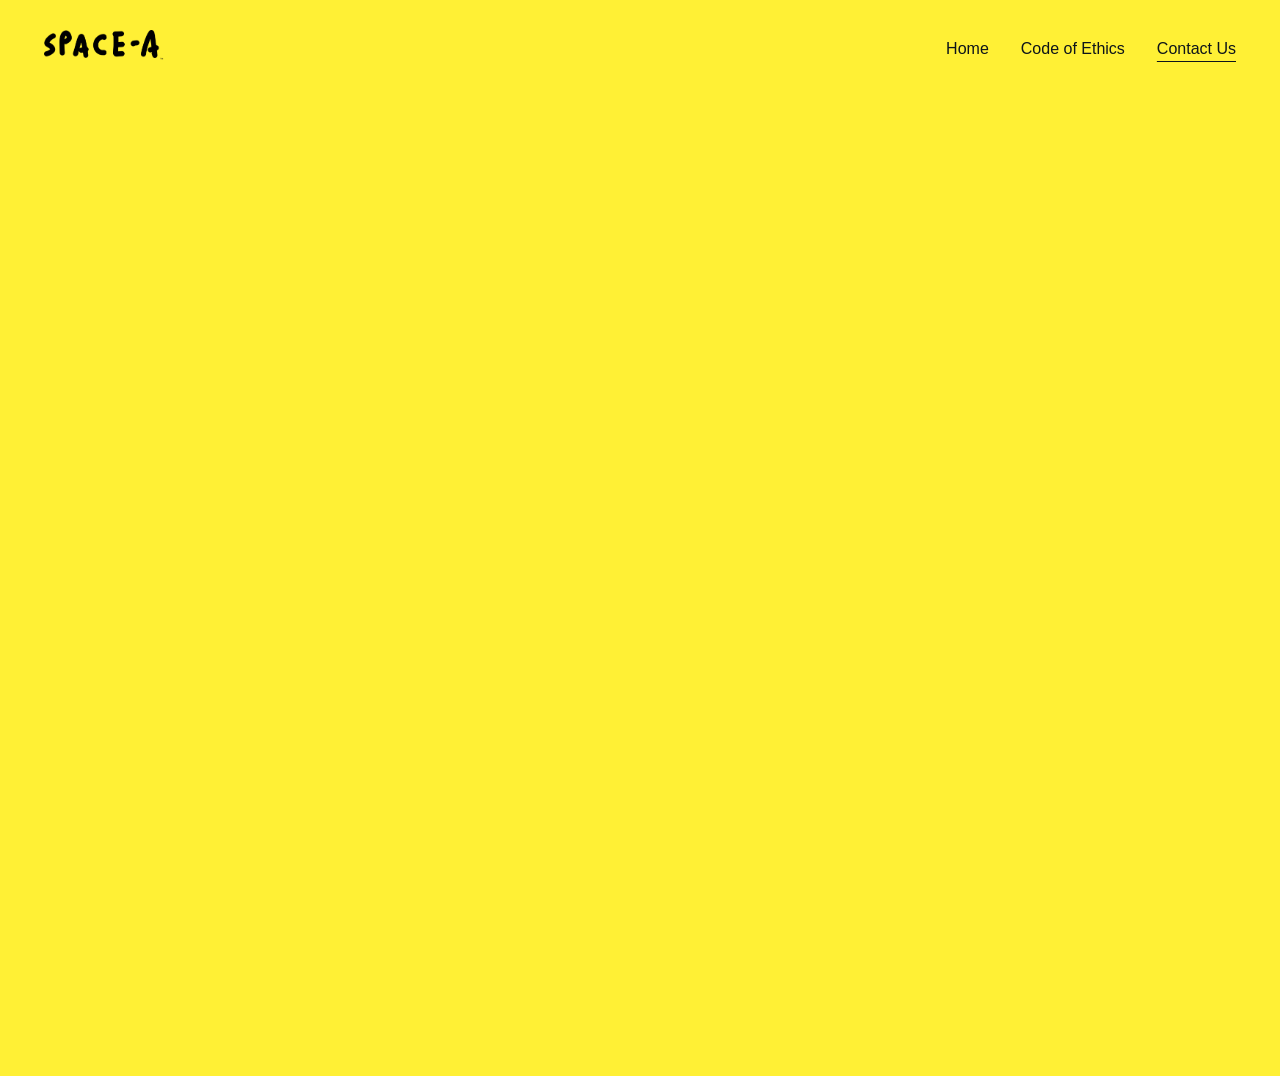
==== contact-us/index.html @ eb39b46c "Add static mirror of spacea.ai (4 pages + local assets) Faithful offline copy of https://spacea.ai c" ====
<!DOCTYPE html><html lang="it"> <head><meta charset="utf-8"><meta name="viewport" content="width=device-width, initial-scale=1.0"><meta name="generator" content="Hostinger Website Builder"><!--[--><title>Contatti - Spacea, Ufficio Multidisciplinare per Arte e Design | SpaceA</title><meta name="description" content="Contattaci per collaborazioni nel campo dell&#39;arte, architettura e design. Siamo uno studio multidisciplinare pronto a esplorare nuove tecnologie e idee innovative. Inviaci un messaggio e scopri come possiamo lavorare insieme per realizzare progetti creativi."><link rel="icon" size="16x16" href="data:;base64,iVBORw0KGgo="><link rel="icon" size="32x32" href="data:;base64,iVBORw0KGgo="><link rel="icon" size="192x192" href="data:;base64,iVBORw0KGgo="><link rel="apple-touch-icon" href="data:;base64,iVBORw0KGgo="><meta content="https://spacea.ai/contact-us" property="og:url"><link rel="canonical" href="https://spacea.ai/contact-us"><meta content="Contatti - Spacea, Ufficio Multidisciplinare per Arte e Design | SpaceA" property="og:title"><meta name="twitter:title" content="Contatti - Spacea, Ufficio Multidisciplinare per Arte e Design | SpaceA"><meta content="website" property="og:type"><meta property="og:description" content="Contattaci per collaborazioni nel campo dell&#39;arte, architettura e design. Siamo uno studio multidisciplinare pronto a esplorare nuove tecnologie e idee innovative. Inviaci un messaggio e scopri come possiamo lavorare insieme per realizzare progetti creativi."><meta name="twitter:description" content="Contattaci per collaborazioni nel campo dell&#39;arte, architettura e design. Siamo uno studio multidisciplinare pronto a esplorare nuove tecnologie e idee innovative. Inviaci un messaggio e scopri come possiamo lavorare insieme per realizzare progetti creativi."><meta property="og:site_name" content="SpaceA"><meta name="keywords" content="spazio, arte, tecnologia"><meta property="og:image"><meta name="twitter:image"><meta content="" property="og:image:alt"><meta content="" name="twitter:image:alt"><meta name="twitter:card" content="summary_large_image"><!----><link rel="preconnect"><!----><!----><!----><!----><!--[--><link rel="alternate" hreflang="x-default" href="https://spacea.ai/contact-us"><!--]--><link href="/assets/cdnzyrosite/u1/google-fonts/font-faces-41bf297a.css" rel="preconnect" crossorigin="true"><link href="/assets/cdnzyrosite/u1/google-fonts/font-faces-41bf297a.css" rel="preload" as="style"><link href="/assets/cdnzyrosite/u1/google-fonts/font-faces-41bf297a.css" rel="stylesheet" referrerpolicy="no-referrer"><!--]--><style>
	
		@font-face {
			font-family: Schnyder Cond M Light Regular;
			src: url('/assets/zyrosite/dJoZ94QqkZU4p4O0/Schnyder Cond M Light Regular.woff2') format('woff2');
			font-display: swap;
		}
	
		@font-face {
			font-family: Neue Helvetica BQ Regular;
			src: url('/assets/zyrosite/dJoZ94QqkZU4p4O0/Neue Helvetica BQ Regular.woff2') format('woff2');
			font-display: swap;
		}
	</style><script>(function(){const postDate = null;

			const currentDate = new Date().setHours(0, 0, 0, 0);
			const postPublishDate = new Date(postDate).setHours(0, 0, 0, 0);

			if (postPublishDate && currentDate < postPublishDate) {
				window.location.replace('/');
			}
		})();</script><link rel="stylesheet" href="/_astro-1761032302980/_slug_.C1H1Mh9D.css">
<style>:root{--color-meteorite-dark: #2f1c6a;--color-meteorite-dark-2: #1F1346;--color-meteorite: #8c85ff;--color-meteorite-light: #d5dfff;--color-primary-dark: #5025d1;--color-primary: #673de6;--color-primary-light: #ebe4ff;--color-primary-charts: #B39EF3;--color-danger-dark: #d63163;--color-danger: #fc5185;--color-danger-light: #ffe8ef;--color-danger-charts: #FEA8C2;--color-warning-dark: #fea419;--color-warning-dark-2: #9F6000;--color-warning-charts: #FFD28C;--color-warning: #ffcd35;--color-warning-light: #fff8e2;--color-success-dark: #008361;--color-success: #00b090;--color-success-light: #def4f0;--color-dark: #1d1e20;--color-gray-dark: #36344d;--color-gray: #727586;--color-gray-border: #dadce0;--color-gray-light: #f2f3f6;--color-light: #fff;--color-azure: #357df9;--color-azure-light: #e3ebf9;--color-azure-dark: #265ab2;--color-indigo: #6366F1;--color-neutral-200: #D8DAE0}.whats-app-bubble{position:fixed;right:20px;bottom:24px;z-index:19;display:flex;cursor:pointer;border-radius:100px;box-shadow:#00000026 0 4px 12px}#wtpQualitySign_fixedCSS,#wtpQualitySign_popupCSS{bottom:10px!important}#wtpQualitySign_fixedCSS{z-index:17!important}#wtpQualitySign_popupCSS{z-index:18!important}
</style></head> <script type="application/ld+json">{"@context":"https://schema.org/","name":"Contatti - Spacea, Ufficio Multidisciplinare per Arte e Design","url":"https://spacea.ai/contact-us","description":"Contattaci per collaborazioni nel campo dell'arte, architettura e design. Siamo uno studio multidisciplinare pronto a esplorare nuove tecnologie e idee innovative. Inviaci un messaggio e scopri come possiamo lavorare insieme per realizzare progetti creativi.","inLanguage":"it","keywords":["spazio","arte","tecnologia"],"@type":"WebPage"}</script> <body> <div> <style>astro-island,astro-slot,astro-static-slot{display:contents}</style><script>(()=>{var e=async t=>{await(await t())()};(self.Astro||(self.Astro={})).only=e;window.dispatchEvent(new Event("astro:only"));})();</script><script>(()=>{var A=Object.defineProperty;var g=(i,o,a)=>o in i?A(i,o,{enumerable:!0,configurable:!0,writable:!0,value:a}):i[o]=a;var d=(i,o,a)=>g(i,typeof o!="symbol"?o+"":o,a);{let i={0:t=>m(t),1:t=>a(t),2:t=>new RegExp(t),3:t=>new Date(t),4:t=>new Map(a(t)),5:t=>new Set(a(t)),6:t=>BigInt(t),7:t=>new URL(t),8:t=>new Uint8Array(t),9:t=>new Uint16Array(t),10:t=>new Uint32Array(t),11:t=>1/0*t},o=t=>{let[l,e]=t;return l in i?i[l](e):void 0},a=t=>t.map(o),m=t=>typeof t!="object"||t===null?t:Object.fromEntries(Object.entries(t).map(([l,e])=>[l,o(e)]));class y extends HTMLElement{constructor(){super(...arguments);d(this,"Component");d(this,"hydrator");d(this,"hydrate",async()=>{var b;if(!this.hydrator||!this.isConnected)return;let e=(b=this.parentElement)==null?void 0:b.closest("astro-island[ssr]");if(e){e.addEventListener("astro:hydrate",this.hydrate,{once:!0});return}let c=this.querySelectorAll("astro-slot"),n={},h=this.querySelectorAll("template[data-astro-template]");for(let r of h){let s=r.closest(this.tagName);s!=null&&s.isSameNode(this)&&(n[r.getAttribute("data-astro-template")||"default"]=r.innerHTML,r.remove())}for(let r of c){let s=r.closest(this.tagName);s!=null&&s.isSameNode(this)&&(n[r.getAttribute("name")||"default"]=r.innerHTML)}let p;try{p=this.hasAttribute("props")?m(JSON.parse(this.getAttribute("props"))):{}}catch(r){let s=this.getAttribute("component-url")||"<unknown>",v=this.getAttribute("component-export");throw v&&(s+=` (export ${v})`),console.error(`[hydrate] Error parsing props for component ${s}`,this.getAttribute("props"),r),r}let u;await this.hydrator(this)(this.Component,p,n,{client:this.getAttribute("client")}),this.removeAttribute("ssr"),this.dispatchEvent(new CustomEvent("astro:hydrate"))});d(this,"unmount",()=>{this.isConnected||this.dispatchEvent(new CustomEvent("astro:unmount"))})}disconnectedCallback(){document.removeEventListener("astro:after-swap",this.unmount),document.addEventListener("astro:after-swap",this.unmount,{once:!0})}connectedCallback(){if(!this.hasAttribute("await-children")||document.readyState==="interactive"||document.readyState==="complete")this.childrenConnectedCallback();else{let e=()=>{document.removeEventListener("DOMContentLoaded",e),c.disconnect(),this.childrenConnectedCallback()},c=new MutationObserver(()=>{var n;((n=this.lastChild)==null?void 0:n.nodeType)===Node.COMMENT_NODE&&this.lastChild.nodeValue==="astro:end"&&(this.lastChild.remove(),e())});c.observe(this,{childList:!0}),document.addEventListener("DOMContentLoaded",e)}}async childrenConnectedCallback(){let e=this.getAttribute("before-hydration-url");e&&await import(e),this.start()}async start(){let e=JSON.parse(this.getAttribute("opts")),c=this.getAttribute("client");if(Astro[c]===void 0){window.addEventListener(`astro:${c}`,()=>this.start(),{once:!0});return}try{await Astro[c](async()=>{let n=this.getAttribute("renderer-url"),[h,{default:p}]=await Promise.all([import(this.getAttribute("component-url")),n?import(n):()=>()=>{}]),u=this.getAttribute("component-export")||"default";if(!u.includes("."))this.Component=h[u];else{this.Component=h;for(let f of u.split("."))this.Component=this.Component[f]}return this.hydrator=p,this.hydrate},e,this)}catch(n){console.error(`[astro-island] Error hydrating ${this.getAttribute("component-url")}`,n)}}attributeChangedCallback(){this.hydrate()}}d(y,"observedAttributes",["props"]),customElements.get("astro-island")||customElements.define("astro-island",y)}})();</script><astro-island uid="2eMVD6" component-url="/_astro-1761032302980/ClientHead.BslolIjd.js" component-export="default" renderer-url="/_astro-1761032302980/client.B5QXyxkk.js" props="{&quot;page-noindex&quot;:[0,false],&quot;canonical-url&quot;:[0,&quot;https://spacea.ai/contact-us&quot;],&quot;site-meta&quot;:[0,{&quot;version&quot;:[0,197],&quot;template&quot;:[0,&quot;aigenerated&quot;],&quot;metaTitle&quot;:[0,&quot;SpaceA&quot;],&quot;aiWebsiteType&quot;:[0,&quot;Business&quot;],&quot;defaultLocale&quot;:[0,&quot;system&quot;],&quot;isPrivateModeActive&quot;:[0,false],&quot;demoEcommerceStoreId&quot;:[0,&quot;demo_01G0E9P2R0CFTNBWEEFCEV8EG5&quot;],&quot;shouldAddWWWPrefixToDomain&quot;:[0,false]}],&quot;domain&quot;:[0,&quot;spacea.ai&quot;]}" ssr client="only" opts="{&quot;name&quot;:&quot;ClientHead&quot;,&quot;value&quot;:&quot;vue&quot;}"></astro-island> <script>(()=>{var e=async t=>{await(await t())()};(self.Astro||(self.Astro={})).load=e;window.dispatchEvent(new Event("astro:load"));})();</script><astro-island uid="Z1twlTS" prefix="v1" component-url="/_astro-1761032302980/Page.Cn7FRPB7.js" component-export="default" renderer-url="/_astro-1761032302980/client.B5QXyxkk.js" props="{&quot;pageData&quot;:[0,{&quot;pages&quot;:[0,{&quot;ai-4IhpN&quot;:[0,{&quot;meta&quot;:[0,{&quot;title&quot;:[0,&quot;Contatti - Spacea, Ufficio Multidisciplinare per Arte e Design&quot;],&quot;noindex&quot;:[0,false],&quot;keywords&quot;:[1,[[0,&quot;spazio&quot;],[0,&quot;arte&quot;],[0,&quot;tecnologia&quot;]]],&quot;password&quot;:[0,&quot;&quot;],&quot;ogImageAlt&quot;:[0,&quot;&quot;],&quot;description&quot;:[0,&quot;Contattaci per collaborazioni nel campo dell&#39;arte, architettura e design. Siamo uno studio multidisciplinare pronto a esplorare nuove tecnologie e idee innovative. Inviaci un messaggio e scopri come possiamo lavorare insieme per realizzare progetti creativi.&quot;],&quot;focusKeyword&quot;:[0,&quot;spazio&quot;],&quot;passwordDesign&quot;:[0,&quot;default&quot;],&quot;passwordBackText&quot;:[0,&quot;Torna a&quot;],&quot;passwordButtonText&quot;:[0,&quot;Inserisci&quot;],&quot;passwordHeadingText&quot;:[0,&quot;Zona ospiti&quot;],&quot;passwordSubheadingText&quot;:[0,&quot;Inserisci la password per accedere alla pagina&quot;],&quot;passwordPlaceholderText&quot;:[0,&quot;Inserisci password&quot;]}],&quot;name&quot;:[0,&quot;Contact Us&quot;],&quot;slug&quot;:[0,&quot;contact-us&quot;],&quot;type&quot;:[0,&quot;default&quot;],&quot;blocks&quot;:[1,[[0,&quot;ai-gTvKvW&quot;]]]}],&quot;ai-9kRg7&quot;:[0,{&quot;meta&quot;:[0,{&quot;title&quot;:[0,&quot;Servizi di design e architettura innovativa per aziende&quot;],&quot;keywords&quot;:[1,[[0,&quot;design&quot;],[0,&quot;architettura&quot;],[0,&quot;nuove tecnologie&quot;]]],&quot;description&quot;:[0,&quot;Scopri i nostri servizi multidisciplinari in arte, architettura, design e nuove tecnologie. Spacea è il tuo partner ideale per progetti creativi e innovativi. Contattaci per trasformare le tue idee in realtà e dare vita a spazi unici e funzionali.&quot;],&quot;focusKeyword&quot;:[0,&quot;design&quot;]}],&quot;name&quot;:[0,&quot;Servizi&quot;],&quot;slug&quot;:[0,&quot;servizi&quot;],&quot;type&quot;:[0,&quot;default&quot;],&quot;blocks&quot;:[1,[[0,&quot;ai-a6Oa0O&quot;],[0,&quot;ai-RY48KY&quot;],[0,&quot;ai-Us3nJC&quot;]]]}],&quot;ai-hp6Bo&quot;:[0,{&quot;meta&quot;:[0,{&quot;title&quot;:[0,&quot;SpaceA: Arte, Architettura e Nuove tecnologie&quot;],&quot;keywords&quot;:[1,[[0,&quot;architettura&quot;],[0,&quot;design innovativo&quot;],[0,&quot;arte&quot;]]],&quot;description&quot;:[0,&quot;Scopri Spacea, un ufficio multidisciplinare dedicato all&#39;arte, architettura, intelligenza artificiale e design. Offriamo soluzioni innovative e creative per progetti unici e all&#39;avanguardia. Unisciti a noi per esplorare nuove tecnologie e idee straordinarie.&quot;],&quot;focusKeyword&quot;:[0,&quot;architettura&quot;]}],&quot;name&quot;:[0,&quot;Home&quot;],&quot;slug&quot;:[0,&quot;home&quot;],&quot;type&quot;:[0,&quot;default&quot;],&quot;blocks&quot;:[1,[[0,&quot;ai-b1Jqvy&quot;],[0,&quot;ai-AAzS5V&quot;],[0,&quot;zbncci&quot;],[0,&quot;ztB6-m&quot;]]]}],&quot;ai-odWTC&quot;:[0,{&quot;meta&quot;:[0,{&quot;title&quot;:[0,&quot;Progetti innovativi in arte, architettura e design&quot;],&quot;keywords&quot;:[1,[[0,&quot;arte&quot;],[0,&quot;architettura&quot;],[0,&quot;design&quot;],[0,&quot;nuove tecnologie&quot;]]],&quot;description&quot;:[0,&quot;Scopri i nostri progetti multidisciplinari che uniscono arte, architettura, design e nuove tecnologie. Spacea è il tuo partner ideale per realizzare idee creative e innovative nel mondo contemporaneo.&quot;],&quot;focusKeyword&quot;:[0,&quot;arte&quot;]}],&quot;name&quot;:[0,&quot;Progetti&quot;],&quot;slug&quot;:[0,&quot;progetti&quot;],&quot;type&quot;:[0,&quot;default&quot;],&quot;blocks&quot;:[1,[[0,&quot;z_QdXQ&quot;]]]}]}],&quot;blocks&quot;:[0,{&quot;header&quot;:[0,{&quot;type&quot;:[0,&quot;BlockNavigation&quot;],&quot;mobile&quot;:[0,{&quot;height&quot;:[0,70],&quot;logoHeight&quot;:[0,22]}],&quot;desktop&quot;:[0,{&quot;height&quot;:[0,97],&quot;logoHeight&quot;:[0,37]}],&quot;settings&quot;:[0,{&quot;styles&quot;:[0,{&quot;width&quot;:[0,&quot;1240px&quot;],&quot;padding&quot;:[0,&quot;30px 16px 30px 16px&quot;],&quot;m-padding&quot;:[0,&quot;24px 16px 24px 16px&quot;],&quot;logo-width&quot;:[0,&quot;138px&quot;],&quot;cartIconSize&quot;:[0,&quot;24px&quot;],&quot;link-spacing&quot;:[0,&quot;32px&quot;],&quot;m-logo-width&quot;:[0,&quot;80.5625px&quot;],&quot;m-link-spacing&quot;:[0,&quot;20px&quot;],&quot;element-spacing&quot;:[0,&quot;32px&quot;],&quot;contrastBackgroundColor&quot;:[0,&quot;rgb(247, 228, 0)&quot;]}],&quot;cartText&quot;:[0,&quot;&quot;],&quot;isSticky&quot;:[0,true],&quot;showLogo&quot;:[0,true],&quot;headerLayout&quot;:[0,&quot;desktop-1&quot;],&quot;isCartVisible&quot;:[0,true],&quot;logoImagePath&quot;:[0,&quot;logo-sito-Yyv9RJy6vXhZXEE0.png&quot;],&quot;mHeaderLayout&quot;:[0,&quot;mobile-1&quot;],&quot;logoImageOrigin&quot;:[0,&quot;assets&quot;],&quot;mobileLinksAlignment&quot;:[0,&quot;right&quot;]}],&quot;zindexes&quot;:[1,[]],&quot;background&quot;:[0,{&quot;color&quot;:[0,&quot;rgb(255, 240, 53)&quot;],&quot;current&quot;:[0,&quot;color&quot;],&quot;isTransparent&quot;:[0,false]}],&quot;components&quot;:[1,[]],&quot;fontWeight&quot;:[0,400],&quot;logoAspectRatio&quot;:[0,3.801111111111111],&quot;navLinkTextColor&quot;:[0,&quot;#0d141a&quot;],&quot;navLinkTextColorHover&quot;:[0,&quot;#0d141a&quot;]}],&quot;ai-gTvKvW&quot;:[0,{&quot;type&quot;:[0,&quot;BlockLayout&quot;],&quot;mobile&quot;:[0,{&quot;minHeight&quot;:[0,998]}],&quot;desktop&quot;:[0,{&quot;minHeight&quot;:[0,978]}],&quot;settings&quot;:[0,{&quot;styles&quot;:[0,{&quot;block-padding&quot;:[0,&quot;16px 0 16px 0&quot;],&quot;m-block-padding&quot;:[0,&quot;16px&quot;]}]}],&quot;zindexes&quot;:[1,[[0,&quot;ai-kKRSuf&quot;],[0,&quot;zikYo1&quot;],[0,&quot;zUFomZ&quot;]]],&quot;attachment&quot;:[0,&quot;fixed&quot;],&quot;background&quot;:[0,{&quot;color&quot;:[0,&quot;rgb(255, 240, 53)&quot;],&quot;current&quot;:[0,&quot;color&quot;],&quot;gradient&quot;:[0,{&quot;angle&quot;:[0,135],&quot;colors&quot;:[1,[[0,{&quot;value&quot;:[0,&quot;#2D236D&quot;]}],[0,{&quot;value&quot;:[0,&quot;rgb(143, 17, 168)&quot;]}]]],&quot;isAnimated&quot;:[0,false]}],&quot;overlay-opacity&quot;:[0,&quot;0.90&quot;]}],&quot;components&quot;:[1,[[0,&quot;ai-kKRSuf&quot;],[0,&quot;zikYo1&quot;],[0,&quot;zUFomZ&quot;]]],&quot;initialBlockId&quot;:[0,&quot;z9Zdfh&quot;]}]}],&quot;elements&quot;:[0,{&quot;zUFomZ&quot;:[0,{&quot;type&quot;:[0,&quot;GridTextBox&quot;],&quot;mobile&quot;:[0,{&quot;top&quot;:[0,933],&quot;left&quot;:[0,0],&quot;width&quot;:[0,328],&quot;height&quot;:[0,40]}],&quot;content&quot;:[0,&quot;&lt;h1 dir=\&quot;auto\&quot; style=\&quot;color: rgb(0, 0, 0); --lineHeightMobile: 1.3; --lineHeightDesktop: 1.3; --fontSizeMobile: 16px; --fontSizeDesktop: 24px\&quot;&gt;&lt;span style=\&quot;font-family: Schnyder\\ Cond\\ M\\ Light\\ Regular; font-weight: 700\&quot;&gt;&lt;strong&gt;SpaceA S.r.l. Società Benefit&lt;/strong&gt;&lt;/span&gt;&lt;br&gt;&lt;span style=\&quot;font-family: Schnyder\\ Cond\\ M\\ Light\\ Regular; font-weight: 700\&quot;&gt;&lt;strong&gt;Via Giovanni Briosi 10, Milan, Italy&lt;/strong&gt;&lt;/span&gt;&lt;/h1&gt;&quot;],&quot;desktop&quot;:[0,{&quot;top&quot;:[0,872],&quot;left&quot;:[0,0],&quot;width&quot;:[0,1224],&quot;height&quot;:[0,64]}],&quot;settings&quot;:[0,{&quot;styles&quot;:[0,{&quot;text&quot;:[0,&quot;center&quot;],&quot;align&quot;:[0,&quot;flex-start&quot;],&quot;justify&quot;:[0,&quot;flex-start&quot;],&quot;m-element-margin&quot;:[0,&quot;0 0 16px 0&quot;]}]}],&quot;animation&quot;:[0,{&quot;name&quot;:[0,&quot;slide&quot;],&quot;type&quot;:[0,&quot;global&quot;]}],&quot;initialElementId&quot;:[0,&quot;zv4dFo&quot;]}],&quot;zikYo1&quot;:[0,{&quot;type&quot;:[0,&quot;GridTextBox&quot;],&quot;mobile&quot;:[0,{&quot;top&quot;:[0,40],&quot;left&quot;:[0,0],&quot;width&quot;:[0,328],&quot;height&quot;:[0,368]}],&quot;content&quot;:[0,&quot;&lt;h1 style=\&quot;color: rgb(0, 0, 0); --lineHeightMobile: 1.3; --lineHeightDesktop: 1.3; --fontSizeMobile: 30px; --fontSizeDesktop: 40px\&quot; dir=\&quot;auto\&quot;&gt;&lt;span style=\&quot;font-family: Schnyder\\ Cond\\ M\\ Light\\ Regular; font-weight: 700\&quot;&gt;&lt;strong&gt;Write to us and we will be happy to share our portfolio with you. &lt;/strong&gt;&lt;/span&gt;&lt;/h1&gt;&lt;h1 style=\&quot;color: rgb(0, 0, 0); --lineHeightMobile: 1.3; --lineHeightDesktop: 1.3; --fontSizeMobile: 30px; --fontSizeDesktop: 40px\&quot; dir=\&quot;auto\&quot;&gt;&lt;span style=\&quot;font-family: Schnyder\\ Cond\\ M\\ Light\\ Regular; font-weight: 700\&quot;&gt;&lt;strong&gt;If you prefer to meet us in person, we will offer you a coffee &lt;/strong&gt;&lt;/span&gt;&lt;br&gt;&lt;span style=\&quot;font-family: Schnyder\\ Cond\\ M\\ Light\\ Regular; font-weight: 700\&quot;&gt;&lt;strong&gt;(strictly a double in a large cup).&lt;/strong&gt;&lt;/span&gt;&lt;/h1&gt;&quot;],&quot;desktop&quot;:[0,{&quot;top&quot;:[0,73],&quot;left&quot;:[0,0],&quot;width&quot;:[0,1224],&quot;height&quot;:[0,207]}],&quot;settings&quot;:[0,{&quot;styles&quot;:[0,{&quot;text&quot;:[0,&quot;center&quot;],&quot;align&quot;:[0,&quot;flex-start&quot;],&quot;justify&quot;:[0,&quot;flex-start&quot;],&quot;m-element-margin&quot;:[0,&quot;0 0 16px 0&quot;]}]}],&quot;animation&quot;:[0,{&quot;name&quot;:[0,&quot;slide&quot;],&quot;type&quot;:[0,&quot;global&quot;]}],&quot;initialElementId&quot;:[0,&quot;zv4dFo&quot;]}],&quot;ai-kKRSuf&quot;:[0,{&quot;type&quot;:[0,&quot;GridForm&quot;],&quot;formId&quot;:[0,&quot;Contact form&quot;],&quot;mobile&quot;:[0,{&quot;top&quot;:[0,440],&quot;left&quot;:[0,14],&quot;width&quot;:[0,299],&quot;height&quot;:[0,458]}],&quot;desktop&quot;:[0,{&quot;top&quot;:[0,344],&quot;left&quot;:[0,316],&quot;width&quot;:[0,591],&quot;height&quot;:[0,444],&quot;inputTextSize&quot;:[0,16],&quot;labelTextSize&quot;:[0,14],&quot;formElementsVerticalSpacing&quot;:[0,16]}],&quot;settings&quot;:[0,{&quot;theme&quot;:[0,&quot;light&quot;],&quot;schema&quot;:[1,[[0,{&quot;id&quot;:[0,&quot;firstName&quot;],&quot;svg&quot;:[0,&quot;align-left-short&quot;],&quot;name&quot;:[0,&quot;Your Name&quot;],&quot;type&quot;:[0,&quot;GridInput&quot;],&quot;fieldType&quot;:[0,&quot;short-answer&quot;],&quot;inputLabel&quot;:[0,&quot;Your Name&quot;],&quot;validation&quot;:[1,[[1,[[0,&quot;optional&quot;]]]]],&quot;placeholder&quot;:[0,&quot;&quot;],&quot;validationType&quot;:[0,&quot;text&quot;],&quot;validation-messages&quot;:[0,{&quot;required&quot;:[0,&quot;Nome è obbligatorio&quot;]}]}],[0,{&quot;id&quot;:[0,&quot;email&quot;],&quot;svg&quot;:[0,&quot;align-left-short&quot;],&quot;name&quot;:[0,&quot;Email&quot;],&quot;type&quot;:[0,&quot;GridInput&quot;],&quot;fieldType&quot;:[0,&quot;short-answer&quot;],&quot;inputLabel&quot;:[0,&quot;Email&quot;],&quot;validation&quot;:[1,[[1,[[0,&quot;bail&quot;]]],[1,[[0,&quot;email&quot;]]],[1,[[0,&quot;required&quot;]]]]],&quot;placeholder&quot;:[0,&quot;&quot;],&quot;validationType&quot;:[0,&quot;email&quot;],&quot;validation-messages&quot;:[0,{&quot;email&quot;:[0,&quot;Please enter a valid email address&quot;],&quot;required&quot;:[0,&quot;This field is required&quot;]}]}],[0,{&quot;id&quot;:[0,&quot;message&quot;],&quot;svg&quot;:[0,&quot;align-left&quot;],&quot;tag&quot;:[0,&quot;textarea&quot;],&quot;name&quot;:[0,&quot;Drop us a line&quot;],&quot;type&quot;:[0,&quot;GridInput&quot;],&quot;inputLabel&quot;:[0,&quot;Drop us a line&quot;],&quot;validation&quot;:[1,[[1,[[0,&quot;required&quot;]]]]],&quot;placeholder&quot;:[0,&quot;&quot;],&quot;validationType&quot;:[0,&quot;text&quot;],&quot;validation-messages&quot;:[0,{&quot;required&quot;:[0,&quot;This field is required&quot;]}]}]]],&quot;styles&quot;:[0,{&quot;justify&quot;:[0,&quot;center&quot;],&quot;formSpacing&quot;:[0,&quot;22px 10px&quot;],&quot;m-element-margin&quot;:[0,&quot;0 0 16px 0&quot;]}],&quot;successMessage&quot;:[0,&quot;Messaggio inviato con successo&quot;]}],&quot;animation&quot;:[0,{&quot;name&quot;:[0,&quot;slide&quot;],&quot;type&quot;:[0,&quot;global&quot;]}],&quot;formPadding&quot;:[0,32],&quot;inputFillColor&quot;:[0,&quot;rgb(255, 240, 53)&quot;],&quot;inputTextColor&quot;:[0,&quot;rgb(0, 0, 0)&quot;],&quot;labelTextColor&quot;:[0,&quot;rgb(0, 0, 0)&quot;],&quot;formBorderColor&quot;:[0,&quot;rgb(255, 240, 53)&quot;],&quot;formBorderWidth&quot;:[0,0],&quot;innerBackground&quot;:[0,{&quot;color&quot;:[0,&quot;rgb(255, 240, 53)&quot;],&quot;image&quot;:[0,&quot;&quot;],&quot;current&quot;:[0,&quot;&quot;]}],&quot;formBorderRadius&quot;:[0,20],&quot;initialElementId&quot;:[0,&quot;zvrUvI&quot;],&quot;inputBorderColor&quot;:[0,&quot;rgb(0, 0, 0)&quot;],&quot;inputBorderWidth&quot;:[0,1],&quot;submitButtonData&quot;:[0,{&quot;type&quot;:[0,&quot;GridButton&quot;],&quot;content&quot;:[0,&quot;Send&quot;],&quot;settings&quot;:[0,{&quot;type&quot;:[0,&quot;primary&quot;],&quot;styles&quot;:[0,{&quot;align&quot;:[0,&quot;center&quot;],&quot;justify&quot;:[0,&quot;center&quot;],&quot;position&quot;:[0,&quot;8/8/9/10&quot;]}],&quot;isFormButton&quot;:[0,true]}]}],&quot;inputBorderRadius&quot;:[0,10],&quot;formBackgroundColor&quot;:[0,&quot;rgb(255, 240, 53)&quot;],&quot;inputFillColorHover&quot;:[0,&quot;#ffffff&quot;],&quot;inputTextColorHover&quot;:[0,&quot;#0d141a&quot;],&quot;inputBorderColorHover&quot;:[0,&quot;#0d141a&quot;],&quot;submitButtonFontColor&quot;:[0,&quot;#ffffff&quot;],&quot;submitButtonBorderColor&quot;:[0,&quot;#0d141a&quot;],&quot;submitButtonBorderRadius&quot;:[0,50],&quot;submitButtonFontColorHover&quot;:[0,&quot;#ffffff&quot;],&quot;submitButtonBackgroundColor&quot;:[0,&quot;rgb(0, 0, 0)&quot;],&quot;submitButtonBorderColorHover&quot;:[0,&quot;#0d141a&quot;],&quot;submitButtonBackgroundColorHover&quot;:[0,&quot;#2D236D&quot;]}]}],&quot;nav&quot;:[1,[[0,{&quot;isHidden&quot;:[0,false],&quot;linkType&quot;:[0,&quot;Page&quot;],&quot;subItems&quot;:[1,[]],&quot;navItemId&quot;:[0,&quot;qmB_2n&quot;],&quot;linkedPageId&quot;:[0,&quot;ai-hp6Bo&quot;]}],[0,{&quot;rel&quot;:[0,&quot;&quot;],&quot;href&quot;:[0,&quot;/assets/zyrosite/dJoZ94QqkZU4p4O0/spacea-s.r.l.-societa-benefit---codice-etico-Aq2GGr16oQtn3G0O.pdf&quot;],&quot;name&quot;:[0,&quot;Code of Ethics&quot;],&quot;target&quot;:[0,&quot;_self&quot;],&quot;isHidden&quot;:[0,false],&quot;linkType&quot;:[0,&quot;Link&quot;],&quot;subItems&quot;:[1,[]],&quot;navItemId&quot;:[0,&quot;z8Ei2W&quot;],&quot;innerLinkType&quot;:[0,&quot;download&quot;],&quot;innerLinkPageId&quot;:[0,&quot;&quot;]}],[0,{&quot;isHidden&quot;:[0,true],&quot;linkType&quot;:[0,&quot;Page&quot;],&quot;subItems&quot;:[1,[]],&quot;navItemId&quot;:[0,&quot;Ghrnb-&quot;],&quot;linkedPageId&quot;:[0,&quot;ai-9kRg7&quot;]}],[0,{&quot;isHidden&quot;:[0,true],&quot;linkType&quot;:[0,&quot;Page&quot;],&quot;subItems&quot;:[1,[]],&quot;navItemId&quot;:[0,&quot;rG4SGY&quot;],&quot;linkedPageId&quot;:[0,&quot;ai-odWTC&quot;]}],[0,{&quot;isHidden&quot;:[0,false],&quot;linkType&quot;:[0,&quot;Page&quot;],&quot;subItems&quot;:[1,[]],&quot;navItemId&quot;:[0,&quot;QcGCPX&quot;],&quot;linkedPageId&quot;:[0,&quot;ai-4IhpN&quot;]}]]],&quot;currentLocale&quot;:[0,&quot;system&quot;],&quot;homePageId&quot;:[0,&quot;ai-hp6Bo&quot;],&quot;cookieBannerAcceptText&quot;:[0],&quot;cookieBannerDisclaimer&quot;:[0],&quot;cookieBannerDeclineText&quot;:[0],&quot;blogReadingTimeText&quot;:[0],&quot;metaTitle&quot;:[0],&quot;meta&quot;:[0,{&quot;version&quot;:[0,197],&quot;template&quot;:[0,&quot;aigenerated&quot;],&quot;metaTitle&quot;:[0,&quot;SpaceA&quot;],&quot;aiWebsiteType&quot;:[0,&quot;Business&quot;],&quot;defaultLocale&quot;:[0,&quot;system&quot;],&quot;isPrivateModeActive&quot;:[0,false],&quot;demoEcommerceStoreId&quot;:[0,&quot;demo_01G0E9P2R0CFTNBWEEFCEV8EG5&quot;],&quot;shouldAddWWWPrefixToDomain&quot;:[0,false]}],&quot;forms&quot;:[0,{&quot;Contact form&quot;:[0,{&quot;token&quot;:[0,&quot;Yan1R9EDGnhp8pJzGkb3mPpg8vam0nEq&quot;]}],&quot;Contact form 3&quot;:[0,{&quot;token&quot;:[0,&quot;m5K889Or5ZSG3RqvNQXPm7L84ODAGWDk&quot;]}]}],&quot;styles&quot;:[0,{&quot;h1&quot;:[0,{&quot;font-size&quot;:[0,&quot;64px&quot;],&quot;font-style&quot;:[0,&quot;normal&quot;],&quot;font-family&quot;:[0,&quot;var(--font-primary)&quot;],&quot;font-weight&quot;:[0,600],&quot;line-height&quot;:[0,&quot;1.3&quot;],&quot;m-font-size&quot;:[0,&quot;40px&quot;],&quot;letter-spacing&quot;:[0,0],&quot;text-transform&quot;:[0,&quot;none&quot;],&quot;text-decoration&quot;:[0,&quot;none&quot;]}],&quot;h2&quot;:[0,{&quot;font-size&quot;:[0,&quot;56px&quot;],&quot;font-style&quot;:[0,&quot;normal&quot;],&quot;font-family&quot;:[0,&quot;var(--font-primary)&quot;],&quot;font-weight&quot;:[0,600],&quot;line-height&quot;:[0,&quot;1.3&quot;],&quot;m-font-size&quot;:[0,&quot;36px&quot;],&quot;letter-spacing&quot;:[0,0],&quot;text-transform&quot;:[0,&quot;none&quot;],&quot;text-decoration&quot;:[0,&quot;none&quot;]}],&quot;h3&quot;:[0,{&quot;font-size&quot;:[0,&quot;48px&quot;],&quot;font-style&quot;:[0,&quot;normal&quot;],&quot;font-family&quot;:[0,&quot;var(--font-primary)&quot;],&quot;font-weight&quot;:[0,600],&quot;line-height&quot;:[0,&quot;1.3&quot;],&quot;m-font-size&quot;:[0,&quot;32px&quot;],&quot;letter-spacing&quot;:[0,0],&quot;text-transform&quot;:[0,&quot;none&quot;],&quot;text-decoration&quot;:[0,&quot;none&quot;]}],&quot;h4&quot;:[0,{&quot;font-size&quot;:[0,&quot;40px&quot;],&quot;font-style&quot;:[0,&quot;normal&quot;],&quot;font-family&quot;:[0,&quot;var(--font-primary)&quot;],&quot;font-weight&quot;:[0,600],&quot;line-height&quot;:[0,&quot;1.3&quot;],&quot;m-font-size&quot;:[0,&quot;24px&quot;],&quot;letter-spacing&quot;:[0,0],&quot;text-transform&quot;:[0,&quot;none&quot;],&quot;text-decoration&quot;:[0,&quot;none&quot;]}],&quot;h5&quot;:[0,{&quot;font-size&quot;:[0,&quot;26px&quot;],&quot;font-style&quot;:[0,&quot;normal&quot;],&quot;font-family&quot;:[0,&quot;var(--font-primary)&quot;],&quot;font-weight&quot;:[0,600],&quot;line-height&quot;:[0,&quot;1.3&quot;],&quot;m-font-size&quot;:[0,&quot;20px&quot;],&quot;letter-spacing&quot;:[0,0],&quot;text-transform&quot;:[0,&quot;none&quot;],&quot;text-decoration&quot;:[0,&quot;none&quot;]}],&quot;h6&quot;:[0,{&quot;font-size&quot;:[0,&quot;18px&quot;],&quot;font-style&quot;:[0,&quot;normal&quot;],&quot;font-family&quot;:[0,&quot;var(--font-primary)&quot;],&quot;font-weight&quot;:[0,600],&quot;line-height&quot;:[0,&quot;1.3&quot;],&quot;m-font-size&quot;:[0,&quot;18px&quot;],&quot;letter-spacing&quot;:[0,0],&quot;text-transform&quot;:[0,&quot;none&quot;],&quot;text-decoration&quot;:[0,&quot;none&quot;]}],&quot;body&quot;:[0,{&quot;font-size&quot;:[0,&quot;16px&quot;],&quot;font-style&quot;:[0,&quot;normal&quot;],&quot;font-family&quot;:[0,&quot;var(--font-secondary)&quot;],&quot;font-weight&quot;:[0,400],&quot;line-height&quot;:[0,&quot;1.5&quot;],&quot;m-font-size&quot;:[0,&quot;16px&quot;],&quot;letter-spacing&quot;:[0,&quot;normal&quot;],&quot;text-transform&quot;:[0,&quot;none&quot;],&quot;text-decoration&quot;:[0,&quot;none&quot;]}],&quot;font&quot;:[0,{&quot;primary&quot;:[0,&quot;&#39;Montserrat&#39;, sans-serif&quot;],&quot;secondary&quot;:[0,&quot;&#39;Montserrat&#39;, sans-serif&quot;]}],&quot;nav-link&quot;:[0,{&quot;color&quot;:[0,&quot;#0d141a&quot;],&quot;font-size&quot;:[0,&quot;16px&quot;],&quot;font-style&quot;:[0,&quot;normal&quot;],&quot;color-hover&quot;:[0,&quot;#0d141a&quot;],&quot;font-family&quot;:[0,&quot;var(--font-secondary)&quot;],&quot;font-weight&quot;:[0,400],&quot;line-height&quot;:[0,&quot;1.5&quot;],&quot;m-font-size&quot;:[0,&quot;16px&quot;],&quot;letter-spacing&quot;:[0,&quot;normal&quot;],&quot;text-transform&quot;:[0,&quot;none&quot;],&quot;text-decoration&quot;:[0,&quot;none&quot;]}],&quot;body-large&quot;:[0,{&quot;font-size&quot;:[0,&quot;18px&quot;],&quot;font-style&quot;:[0,&quot;normal&quot;],&quot;font-family&quot;:[0,&quot;var(--font-secondary)&quot;],&quot;font-weight&quot;:[0,400],&quot;line-height&quot;:[0,&quot;1.5&quot;],&quot;m-font-size&quot;:[0,&quot;18px&quot;],&quot;letter-spacing&quot;:[0,&quot;normal&quot;],&quot;text-transform&quot;:[0,&quot;none&quot;],&quot;text-decoration&quot;:[0,&quot;none&quot;]}],&quot;body-small&quot;:[0,{&quot;font-size&quot;:[0,&quot;14px&quot;],&quot;font-style&quot;:[0,&quot;normal&quot;],&quot;font-family&quot;:[0,&quot;var(--font-secondary)&quot;],&quot;font-weight&quot;:[0,500],&quot;line-height&quot;:[0,&quot;1.5&quot;],&quot;m-font-size&quot;:[0,&quot;14px&quot;],&quot;letter-spacing&quot;:[0,&quot;normal&quot;],&quot;text-transform&quot;:[0,&quot;uppercase&quot;],&quot;text-decoration&quot;:[0,&quot;none&quot;]}],&quot;grid-button-primary&quot;:[0,{&quot;font-size&quot;:[0,&quot;16px&quot;],&quot;padding-x&quot;:[0,&quot;40px&quot;],&quot;padding-y&quot;:[0,&quot;16px&quot;],&quot;font-color&quot;:[0,&quot;#ffffff&quot;],&quot;font-style&quot;:[0,&quot;normal&quot;],&quot;border-null&quot;:[0,&quot;&quot;],&quot;font-family&quot;:[0,&quot;var(--font-secondary)&quot;],&quot;font-weight&quot;:[0,400],&quot;line-height&quot;:[0,&quot;normal&quot;],&quot;m-font-size&quot;:[0,&quot;16px&quot;],&quot;m-padding-x&quot;:[0,&quot;36px&quot;],&quot;m-padding-y&quot;:[0,&quot;14px&quot;],&quot;box-shadow-x&quot;:[0,&quot;0px&quot;],&quot;box-shadow-y&quot;:[0,&quot;0px&quot;],&quot;border-radius&quot;:[0,999],&quot;letter-spacing&quot;:[0,&quot;normal&quot;],&quot;text-transform&quot;:[0,&quot;none&quot;],&quot;box-shadow-blur&quot;:[0,&quot;0px&quot;],&quot;box-shadow-null&quot;:[0,&quot;&quot;],&quot;text-decoration&quot;:[0,&quot;none&quot;],&quot;background-color&quot;:[0,&quot;rgb(0, 0, 0)&quot;],&quot;box-shadow-color&quot;:[0,&quot;rgba(0, 0, 0, 0)&quot;],&quot;border-null-hover&quot;:[0,&quot;&quot;],&quot;box-shadow-spread&quot;:[0,&quot;0px&quot;],&quot;box-shadow-x-hover&quot;:[0,&quot;0px&quot;],&quot;box-shadow-y-hover&quot;:[0,&quot;0px&quot;],&quot;transition-duration&quot;:[0,&quot;0.2s&quot;],&quot;background-color-null&quot;:[0,&quot;&quot;],&quot;box-shadow-blur-hover&quot;:[0,&quot;0px&quot;],&quot;box-shadow-null-hover&quot;:[0,&quot;&quot;],&quot;background-color-hover&quot;:[0,&quot;rgb(29, 30, 32)&quot;],&quot;box-shadow-color-hover&quot;:[0,&quot;0px&quot;],&quot;box-shadow-spread-hover&quot;:[0,&quot;0px&quot;],&quot;transition-timing-function&quot;:[0,&quot;ease&quot;],&quot;background-color-null-hover&quot;:[0,&quot;&quot;]}],&quot;grid-button-secondary&quot;:[0,{&quot;font-size&quot;:[0,&quot;16px&quot;],&quot;padding-x&quot;:[0,&quot;40px&quot;],&quot;padding-y&quot;:[0,&quot;16px&quot;],&quot;font-color&quot;:[0,&quot;rgb(0, 0, 0)&quot;],&quot;font-style&quot;:[0,&quot;normal&quot;],&quot;border-null&quot;:[0,&quot;&quot;],&quot;font-family&quot;:[0,&quot;var(--font-secondary)&quot;],&quot;font-weight&quot;:[0,400],&quot;line-height&quot;:[0,&quot;normal&quot;],&quot;m-font-size&quot;:[0,&quot;16px&quot;],&quot;m-padding-x&quot;:[0,&quot;36px&quot;],&quot;m-padding-y&quot;:[0,&quot;14px&quot;],&quot;box-shadow-x&quot;:[0,&quot;0px&quot;],&quot;box-shadow-y&quot;:[0,&quot;0px&quot;],&quot;border-radius&quot;:[0,999],&quot;letter-spacing&quot;:[0,&quot;normal&quot;],&quot;text-transform&quot;:[0,&quot;none&quot;],&quot;box-shadow-blur&quot;:[0,&quot;0px&quot;],&quot;box-shadow-null&quot;:[0,&quot;&quot;],&quot;text-decoration&quot;:[0,&quot;none&quot;],&quot;background-color&quot;:[0,&quot;white&quot;],&quot;box-shadow-color&quot;:[0,&quot;rgba(0, 0, 0, 0)&quot;],&quot;border-null-hover&quot;:[0,&quot;&quot;],&quot;box-shadow-spread&quot;:[0,&quot;0px&quot;],&quot;box-shadow-x-hover&quot;:[0,&quot;0px&quot;],&quot;box-shadow-y-hover&quot;:[0,&quot;0px&quot;],&quot;transition-duration&quot;:[0,&quot;0.2s&quot;],&quot;background-color-null&quot;:[0,&quot;&quot;],&quot;box-shadow-blur-hover&quot;:[0,&quot;0px&quot;],&quot;box-shadow-null-hover&quot;:[0,&quot;&quot;],&quot;background-color-hover&quot;:[0,&quot;rgb(240, 240, 240)&quot;],&quot;box-shadow-color-hover&quot;:[0,&quot;0px&quot;],&quot;box-shadow-spread-hover&quot;:[0,&quot;0px&quot;],&quot;transition-timing-function&quot;:[0,&quot;ease&quot;],&quot;background-color-null-hover&quot;:[0,&quot;&quot;]}]}],&quot;domain&quot;:[0,&quot;spacea.ai&quot;],&quot;siteId&quot;:[0,&quot;dJoZ94QqkZU4p4O0&quot;],&quot;ecommerceShoppingCart&quot;:[0],&quot;blogCategories&quot;:[0,{}],&quot;languageSwitcherLanguages&quot;:[1,[]],&quot;currentPageId&quot;:[0,&quot;ai-4IhpN&quot;],&quot;productId&quot;:[0],&quot;languageKeys&quot;:[1,[[0,&quot;system&quot;]]],&quot;isDynamicProductPageEnabled&quot;:[0,false],&quot;buildDate&quot;:[0,&quot;1761032317786&quot;]}],&quot;productData&quot;:[0]}" ssr client="load" opts="{&quot;name&quot;:&quot;PageComponent&quot;,&quot;value&quot;:true}" await-children><!--[--><main style="--h1-font-size:64px;--h1-font-style:normal;--h1-font-family:var(--font-primary);--h1-font-weight:600;--h1-line-height:1.3;--h1-m-font-size:40px;--h1-letter-spacing:0;--h1-text-transform:none;--h1-text-decoration:none;--h2-font-size:56px;--h2-font-style:normal;--h2-font-family:var(--font-primary);--h2-font-weight:600;--h2-line-height:1.3;--h2-m-font-size:36px;--h2-letter-spacing:0;--h2-text-transform:none;--h2-text-decoration:none;--h3-font-size:48px;--h3-font-style:normal;--h3-font-family:var(--font-primary);--h3-font-weight:600;--h3-line-height:1.3;--h3-m-font-size:32px;--h3-letter-spacing:0;--h3-text-transform:none;--h3-text-decoration:none;--h4-font-size:40px;--h4-font-style:normal;--h4-font-family:var(--font-primary);--h4-font-weight:600;--h4-line-height:1.3;--h4-m-font-size:24px;--h4-letter-spacing:0;--h4-text-transform:none;--h4-text-decoration:none;--h5-font-size:26px;--h5-font-style:normal;--h5-font-family:var(--font-primary);--h5-font-weight:600;--h5-line-height:1.3;--h5-m-font-size:20px;--h5-letter-spacing:0;--h5-text-transform:none;--h5-text-decoration:none;--h6-font-size:18px;--h6-font-style:normal;--h6-font-family:var(--font-primary);--h6-font-weight:600;--h6-line-height:1.3;--h6-m-font-size:18px;--h6-letter-spacing:0;--h6-text-transform:none;--h6-text-decoration:none;--body-font-size:16px;--body-font-style:normal;--body-font-family:var(--font-secondary);--body-font-weight:400;--body-line-height:1.5;--body-m-font-size:16px;--body-letter-spacing:normal;--body-text-transform:none;--body-text-decoration:none;--font-primary:&#39;Montserrat&#39;, sans-serif;--font-secondary:&#39;Montserrat&#39;, sans-serif;--nav-link-color:#0d141a;--nav-link-font-size:16px;--nav-link-font-style:normal;--nav-link-color-hover:#0d141a;--nav-link-font-family:var(--font-secondary);--nav-link-font-weight:400;--nav-link-line-height:1.5;--nav-link-m-font-size:16px;--nav-link-letter-spacing:normal;--nav-link-text-transform:none;--nav-link-text-decoration:none;--body-large-font-size:18px;--body-large-font-style:normal;--body-large-font-family:var(--font-secondary);--body-large-font-weight:400;--body-large-line-height:1.5;--body-large-m-font-size:18px;--body-large-letter-spacing:normal;--body-large-text-transform:none;--body-large-text-decoration:none;--body-small-font-size:14px;--body-small-font-style:normal;--body-small-font-family:var(--font-secondary);--body-small-font-weight:500;--body-small-line-height:1.5;--body-small-m-font-size:14px;--body-small-letter-spacing:normal;--body-small-text-transform:uppercase;--body-small-text-decoration:none;--grid-button-primary-font-size:16px;--grid-button-primary-padding-x:40px;--grid-button-primary-padding-y:16px;--grid-button-primary-font-color:#ffffff;--grid-button-primary-font-style:normal;--grid-button-primary-border-null:;--grid-button-primary-font-family:var(--font-secondary);--grid-button-primary-font-weight:400;--grid-button-primary-line-height:normal;--grid-button-primary-m-font-size:16px;--grid-button-primary-m-padding-x:36px;--grid-button-primary-m-padding-y:14px;--grid-button-primary-box-shadow-x:0px;--grid-button-primary-box-shadow-y:0px;--grid-button-primary-border-radius:999px;--grid-button-primary-letter-spacing:normal;--grid-button-primary-text-transform:none;--grid-button-primary-box-shadow-blur:0px;--grid-button-primary-box-shadow-null:;--grid-button-primary-text-decoration:none;--grid-button-primary-background-color:rgb(0, 0, 0);--grid-button-primary-box-shadow-color:rgba(0, 0, 0, 0);--grid-button-primary-border-null-hover:;--grid-button-primary-box-shadow-spread:0px;--grid-button-primary-box-shadow-x-hover:0px;--grid-button-primary-box-shadow-y-hover:0px;--grid-button-primary-transition-duration:0.2s;--grid-button-primary-background-color-null:;--grid-button-primary-box-shadow-blur-hover:0px;--grid-button-primary-box-shadow-null-hover:;--grid-button-primary-background-color-hover:rgb(29, 30, 32);--grid-button-primary-box-shadow-color-hover:0px;--grid-button-primary-box-shadow-spread-hover:0px;--grid-button-primary-transition-timing-function:ease;--grid-button-primary-background-color-null-hover:;--grid-button-secondary-font-size:16px;--grid-button-secondary-padding-x:40px;--grid-button-secondary-padding-y:16px;--grid-button-secondary-font-color:rgb(0, 0, 0);--grid-button-secondary-font-style:normal;--grid-button-secondary-border-null:;--grid-button-secondary-font-family:var(--font-secondary);--grid-button-secondary-font-weight:400;--grid-button-secondary-line-height:normal;--grid-button-secondary-m-font-size:16px;--grid-button-secondary-m-padding-x:36px;--grid-button-secondary-m-padding-y:14px;--grid-button-secondary-box-shadow-x:0px;--grid-button-secondary-box-shadow-y:0px;--grid-button-secondary-border-radius:999px;--grid-button-secondary-letter-spacing:normal;--grid-button-secondary-text-transform:none;--grid-button-secondary-box-shadow-blur:0px;--grid-button-secondary-box-shadow-null:;--grid-button-secondary-text-decoration:none;--grid-button-secondary-background-color:white;--grid-button-secondary-box-shadow-color:rgba(0, 0, 0, 0);--grid-button-secondary-border-null-hover:;--grid-button-secondary-box-shadow-spread:0px;--grid-button-secondary-box-shadow-x-hover:0px;--grid-button-secondary-box-shadow-y-hover:0px;--grid-button-secondary-transition-duration:0.2s;--grid-button-secondary-background-color-null:;--grid-button-secondary-box-shadow-blur-hover:0px;--grid-button-secondary-box-shadow-null-hover:;--grid-button-secondary-background-color-hover:rgb(240, 240, 240);--grid-button-secondary-box-shadow-color-hover:0px;--grid-button-secondary-box-shadow-spread-hover:0px;--grid-button-secondary-transition-timing-function:ease;--grid-button-secondary-background-color-null-hover:;--4e8a686a:70px;" class="page"><div class="sticky-trigger"></div><!----><div class="top-blocks--sticky top-blocks"><!----><header class="block-header" style="--nav-link-font-weight:400;--nav-link-text-color:#0d141a;--nav-link-text-color-hover:#0d141a;--header-height-mobile:70px;--width:1240px;--padding-top:30px;--padding:30px 16px 30px 16px;--padding-right:16px;--padding-bottom:30px;--padding-left:16px;--m-padding-top:24px;--m-padding:24px 16px 24px 16px;--m-padding-right:16px;--m-padding-bottom:24px;--m-padding-left:16px;--logo-width:138px;--cartIconSize:24px;--link-spacing:32px;--m-logo-width:80.5625px;--m-link-spacing:20px;--element-spacing:32px;--contrastBackgroundColor:rgb(247, 228, 0);--background-color:rgb(255, 240, 53);" backgroundcolorcontrast="rgb(247, 228, 0)" height="97" is-in-preview-mode="false" is-preview-mobile-view="false" data-v-6a88bed3><div class="background" style="--background-color:rgb(255, 240, 53);" data-v-6a88bed3></div><!--[--><div class="block-header-layout-desktop block-header-layout-desktop--desktop-1" style="--7708d8d2:min-content auto ;--a54fb50e:0px;" data-v-a07a4ffe><!--[--><a class="block-header-logo block-header__logo" href="/" data-v-6a88bed3 style="--0c1b1e60:138px;--5d79b3cd:37px;--21476ca4:24px;--43ce6f65:24;--dff81636:400;--653c9bff:80.5625px;--2887ea0e:22px;--669f3aa2:24px;" data-v-4ae1c879><img class="block-header-logo__image" src="/assets/zyrosite/cdn-cgi/image/format=auto,w=375,fit=crop,q=95/dJoZ94QqkZU4p4O0/logo-sito-Yyv9RJy6vXhZXEE0.png" alt="SpaceA logo" data-v-4ae1c879></a><!--]--><!--[--><nav class="block-header__nav" data-v-6a88bed3><ul class="block-header__nav-links" data-v-6a88bed3><!--[--><li class="block-header-item" data-v-6a88bed3 data-v-7a1586db><label class="block-header-item__label" data-v-7a1586db><!----><div class="item-content-wrapper block-header-item__item" aria-haspopup="false" data-v-7a1586db data-v-63e4f6b6><a class="item-content" href="/" data-v-63e4f6b6>Home</a><!----></div><!----></label></li><li class="block-header-item" data-v-6a88bed3 data-v-7a1586db><label class="block-header-item__label" data-v-7a1586db><!----><div class="item-content-wrapper block-header-item__item" aria-haspopup="false" data-v-7a1586db data-v-63e4f6b6><a class="item-content" target="_self" rel href="/assets/zyrosite/dJoZ94QqkZU4p4O0/spacea-s.r.l.-societa-benefit---codice-etico-Aq2GGr16oQtn3G0O.pdf" data-v-63e4f6b6>Code of Ethics</a><!----></div><!----></label></li><li class="block-header-item" data-v-6a88bed3 data-v-7a1586db><label class="block-header-item__label" data-v-7a1586db><!----><div class="item-content-wrapper item-content-wrapper--active block-header-item__item" aria-haspopup="false" data-v-7a1586db data-v-63e4f6b6><a class="item-content" href="/contact-us" data-v-63e4f6b6>Contact Us</a><!----></div><!----></label></li><!--]--></ul></nav><!--]--><!--[--><!--]--><!--[--><!--]--><!--[--><!--]--><!--[--><!--]--></div><div class="block-header-layout-mobile block-header-layout-mobile--mobile-1" style="--7708d8d2:min-content auto ;--a54fb50e:0px;" data-v-a07a4ffe><!--[--><a class="block-header-logo block-header__logo" href="/" data-v-6a88bed3 style="--0c1b1e60:138px;--5d79b3cd:37px;--21476ca4:24px;--43ce6f65:24;--dff81636:400;--653c9bff:80.5625px;--2887ea0e:22px;--669f3aa2:24px;" data-v-4ae1c879><img class="block-header-logo__image" src="/assets/zyrosite/cdn-cgi/image/format=auto,w=375,fit=crop,q=95/dJoZ94QqkZU4p4O0/logo-sito-Yyv9RJy6vXhZXEE0.png" alt="SpaceA logo" data-v-4ae1c879></a><!--]--><!--[--><!--]--><!--[--><button type="button" class="burger block-header__hamburger-menu" title="Menu" data-v-6a88bed3 style="--165ebbac:var(--nav-link-text-color);" data-v-ccf9b649><span class="burger__bun" data-v-ccf9b649></span><span class="burger__meat" data-v-ccf9b649></span><span class="burger__bun" data-v-ccf9b649></span></button><!--]--><div class="block-header-layout-mobile__dropdown--link-align-right block-header-layout-mobile__dropdown" data-v-a07a4ffe><!--[--><nav class="block-header__nav" data-v-6a88bed3><ul class="block-header__nav-links" data-v-6a88bed3><!--[--><li class="block-header-item" data-v-6a88bed3 data-v-7a1586db><label class="block-header-item__label" data-v-7a1586db><!----><div class="item-content-wrapper block-header-item__item" aria-haspopup="false" data-v-7a1586db data-v-63e4f6b6><a class="item-content" href="/" data-v-63e4f6b6>Home</a><!----></div><!----></label></li><li class="block-header-item" data-v-6a88bed3 data-v-7a1586db><label class="block-header-item__label" data-v-7a1586db><!----><div class="item-content-wrapper block-header-item__item" aria-haspopup="false" data-v-7a1586db data-v-63e4f6b6><a class="item-content" target="_self" rel href="/assets/zyrosite/dJoZ94QqkZU4p4O0/spacea-s.r.l.-societa-benefit---codice-etico-Aq2GGr16oQtn3G0O.pdf" data-v-63e4f6b6>Code of Ethics</a><!----></div><!----></label></li><li class="block-header-item" data-v-6a88bed3 data-v-7a1586db><label class="block-header-item__label" data-v-7a1586db><!----><div class="item-content-wrapper item-content-wrapper--active block-header-item__item" aria-haspopup="false" data-v-7a1586db data-v-63e4f6b6><a class="item-content" href="/contact-us" data-v-63e4f6b6>Contact Us</a><!----></div><!----></label></li><!--]--></ul></nav><!--]--><!--[--><!--]--><!--[--><!--]--><!--[--><!--]--></div></div><!--]--></header></div><div class="page__blocks"><!--[--><section id="ai-gTvKvW" class="block block--desktop-first-visible block--mobile-first-visible" style="--block-padding-top:16px;--block-padding:16px 0 16px 0;--block-padding-right:0;--block-padding-bottom:16px;--block-padding-left:0;--m-block-padding:16px;" data-v-56bc2a90><div class="block-background block-background--fixed" data-v-56bc2a90 style="--f9f3716a:rgb(255, 240, 53);--232c59c7:85%;--24e13266:85%;--2e633380:15%;--b98e7ee4:center;"><!----><!----><!----></div><div class="block-layout block-layout--layout" style="--m-grid-template-rows:11.11111111111111vw auto 8.88888888888889vw auto 9.722222222222221vw auto 25px;--t-grid-template-rows:minmax(40px, auto) minmax(368px, auto) minmax(32px, auto) minmax(458px, auto) minmax(35px, auto) minmax(40px, auto) 1fr;--small-desktop-grid-template-rows:5.9640522875816995vw auto 5.228758169934641vw auto 6.862745098039215vw auto 42px;--grid-template-rows:minmax(73px, auto) minmax(207px, auto) minmax(64px, auto) minmax(444px, auto) minmax(84px, auto) minmax(64px, auto) 1fr;--m-grid-template-columns:4.2682926829268295% 91.15853658536585% 4.573170731707317%;--grid-template-columns:25.816993464052292% 48.28431372549019% 25.89869281045752%;--m-block-min-height:auto;--t-block-min-height:998px;--small-desktop-block-min-height:auto;--block-min-height:978px;--cf684206:1224px;--1b0ec2ff:360px;--b11075fe:0 4.444444444444445vw;--5a2609c5:0 16px;" data-v-56bc2a90><!--[--><!--[--><div class="layout-element layout-element--layout layout-element transition transition--slide" style="--justify:center;--formSpacing:22px 10px;--m-element-margin:0 0 16px 0;--z-index:1;--grid-row:4/5;--grid-column:2/3;--m-grid-row:4/5;--m-grid-column:2/3;--7c3810b2:444px;--36d4e892:458px;" data-v-4edbe80f><!--[--><!----><!----><!----><div id="ai-kKRSuf" class="form layout-element__component layout-element__component--GridForm" style="--form-button-justify-self:center;--form-background-color:rgb(255, 240, 53);--form-border-width:0px;--form-border-color:rgb(255, 240, 53);--form-border-radius:20px;--form-padding:32px;--input-fill-color:rgb(255, 240, 53);--input-fill-color--hover:#ffffff;--label-text-color:rgb(0, 0, 0);--label-text-size:14px;--input-text-color:rgb(0, 0, 0);--input-text-color--hover:#0d141a;--input-text-size:16px;--input-height:auto;--input-border-color:rgb(0, 0, 0);--input-border-color--hover:#0d141a;--input-border-width:1px;--input-border-radius:10px;--form-elements-vertical-spacing:16px;--form-spacing:var(--formSpacing);--grid-item-inner-padding:var(--gridItemInnerPadding);--grid-item-inner-background:var(--gridItemInnerBackground);" data-v-4edbe80f data-v-ca2c4eaa><form name="Contact form" class="form__control" data-v-ca2c4eaa><!--[--><!--[--><div class="input input--light" data-v-ca2c4eaa data-v-a7cf67cd><label for="Your Name" class="input__label--light input__label" data-v-a7cf67cd>Your Name</label><input id="Your Name" placeholder="" type="text" class="input__component--light input__component" value="" tabindex="0" data-v-a7cf67cd><!----><!----></div><!----><!--]--><!--[--><div class="input input--light" data-v-ca2c4eaa data-v-a7cf67cd><label for="Email" class="input__label--light input__label" data-v-a7cf67cd>Email*</label><input id="Email" placeholder="" type="text" class="input__component--light input__component" value="" tabindex="0" data-v-a7cf67cd><!----><!----></div><!----><!--]--><!--[--><div class="input input--light" data-v-ca2c4eaa data-v-a7cf67cd><label for="Drop us a line" class="input__label--light input__label" data-v-a7cf67cd>Drop us a line*</label><!----><textarea id="Drop us a line" placeholder="" type="text" class="input__component--textarea input__component--light input__component--no-textarea-resize input__component" tabindex="0" data-v-a7cf67cd></textarea><!----></div><!----><!--]--><!--]--><button type="submit" name="submit" class="grid-button grid-button--primary form__button" aria-hidden="false" style="--border-radius:50px;--border-width:0px;--background-color:rgb(0, 0, 0);--font-color:#ffffff;--border-color:#0d141a;--background-color-hover:#2D236D;--font-color-hover:#ffffff;--border-color-hover:#0d141a;--m-height:0vw;--m-width:0vw;" data-v-ca2c4eaa data-v-dc96b232>Send</button></form><!--[--><!----><!--]--></div><!----><!----><!----><!----><!----><!----><!----><!----><!----><!----><!----><!--[--><!--]--><!--]--></div><div class="layout-element layout-element--layout layout-element transition transition--slide" style="--text:center;--align:flex-start;--justify:flex-start;--m-element-margin:0 0 16px 0;--z-index:2;--grid-row:2/3;--grid-column:1/4;--m-grid-row:2/3;--m-grid-column:1/4;--7c3810b2:207px;--36d4e892:368px;" data-v-4edbe80f><!--[--><!----><!----><!----><!----><!----><div class="text-box layout-element__component layout-element__component--GridTextBox" id="zikYo1" data-v-4edbe80f style="--54285089:break-spaces;--6191828b:break-spaces;"><h1 style="color: rgb(0, 0, 0); --lineHeightMobile: 1.3; --lineHeightDesktop: 1.3; --fontSizeMobile: 30px; --fontSizeDesktop: 40px" dir="auto"><span style="font-family: Schnyder\ Cond\ M\ Light\ Regular; font-weight: 700"><strong>Write to us and we will be happy to share our portfolio with you. </strong></span></h1><h1 style="color: rgb(0, 0, 0); --lineHeightMobile: 1.3; --lineHeightDesktop: 1.3; --fontSizeMobile: 30px; --fontSizeDesktop: 40px" dir="auto"><span style="font-family: Schnyder\ Cond\ M\ Light\ Regular; font-weight: 700"><strong>If you prefer to meet us in person, we will offer you a coffee </strong></span><br><span style="font-family: Schnyder\ Cond\ M\ Light\ Regular; font-weight: 700"><strong>(strictly a double in a large cup).</strong></span></h1></div><!----><!----><!----><!----><!----><!----><!----><!----><!----><!--[--><!--]--><!--]--></div><div class="layout-element layout-element--layout layout-element transition transition--slide" style="--text:center;--align:flex-start;--justify:flex-start;--m-element-margin:0 0 16px 0;--z-index:3;--grid-row:6/7;--grid-column:1/4;--m-grid-row:6/7;--m-grid-column:1/4;--7c3810b2:64px;--36d4e892:40px;" data-v-4edbe80f><!--[--><!----><!----><!----><!----><!----><div class="text-box layout-element__component layout-element__component--GridTextBox" id="zUFomZ" data-v-4edbe80f style="--54285089:break-spaces;--6191828b:break-spaces;"><h1 dir="auto" style="color: rgb(0, 0, 0); --lineHeightMobile: 1.3; --lineHeightDesktop: 1.3; --fontSizeMobile: 16px; --fontSizeDesktop: 24px"><span style="font-family: Schnyder\ Cond\ M\ Light\ Regular; font-weight: 700"><strong>SpaceA S.r.l. Società Benefit</strong></span><br><span style="font-family: Schnyder\ Cond\ M\ Light\ Regular; font-weight: 700"><strong>Via Giovanni Briosi 10, Milan, Italy</strong></span></h1></div><!----><!----><!----><!----><!----><!----><!----><!----><!----><!--[--><!--]--><!--]--></div><!--]--><!--]--></div><!----><!----><!----><!----><!----><!----></section><!--]--></div><!----><!----><!----></main><!----><!----><!--]--><!--astro:end--></astro-island> <astro-island uid="1rJs2D" component-url="/_astro-1761032302980/Integrations.DSz4hJvj.js" component-export="default" renderer-url="/_astro-1761032302980/client.B5QXyxkk.js" props="{&quot;siteMeta&quot;:[0,{&quot;version&quot;:[0,197],&quot;template&quot;:[0,&quot;aigenerated&quot;],&quot;metaTitle&quot;:[0,&quot;SpaceA&quot;],&quot;aiWebsiteType&quot;:[0,&quot;Business&quot;],&quot;defaultLocale&quot;:[0,&quot;system&quot;],&quot;isPrivateModeActive&quot;:[0,false],&quot;demoEcommerceStoreId&quot;:[0,&quot;demo_01G0E9P2R0CFTNBWEEFCEV8EG5&quot;],&quot;shouldAddWWWPrefixToDomain&quot;:[0,false]}]}" ssr client="only" opts="{&quot;name&quot;:&quot;Integrations&quot;,&quot;value&quot;:&quot;vue&quot;}"></astro-island> </div>  </body></html>
---- assets/cdnzyrosite/u1/google-fonts/font-faces-41bf297a.css ----
/* cyrillic-ext */
@font-face {
  font-family: 'Montserrat';
  font-style: normal;
  font-weight: 400;
  font-display: swap;
  src: url(https://cdn.zyrosite.com/u1/google-fonts/font-file?family=Montserrat:wght@400&subset=cyrillic-ext&display=swap) format('woff2');
  unicode-range: U+0460-052F, U+1C80-1C8A, U+20B4, U+2DE0-2DFF, U+A640-A69F, U+FE2E-FE2F;
}
/* cyrillic */
@font-face {
  font-family: 'Montserrat';
  font-style: normal;
  font-weight: 400;
  font-display: swap;
  src: url(https://cdn.zyrosite.com/u1/google-fonts/font-file?family=Montserrat:wght@400&subset=cyrillic&display=swap) format('woff2');
  unicode-range: U+0301, U+0400-045F, U+0490-0491, U+04B0-04B1, U+2116;
}
/* vietnamese */
@font-face {
  font-family: 'Montserrat';
  font-style: normal;
  font-weight: 400;
  font-display: swap;
  src: url(https://cdn.zyrosite.com/u1/google-fonts/font-file?family=Montserrat:wght@400&subset=vietnamese&display=swap) format('woff2');
  unicode-range: U+0102-0103, U+0110-0111, U+0128-0129, U+0168-0169, U+01A0-01A1, U+01AF-01B0, U+0300-0301, U+0303-0304, U+0308-0309, U+0323, U+0329, U+1EA0-1EF9, U+20AB;
}
/* latin-ext */
@font-face {
  font-family: 'Montserrat';
  font-style: normal;
  font-weight: 400;
  font-display: swap;
  src: url(https://cdn.zyrosite.com/u1/google-fonts/font-file?family=Montserrat:wght@400&subset=latin-ext&display=swap) format('woff2');
  unicode-range: U+0100-02BA, U+02BD-02C5, U+02C7-02CC, U+02CE-02D7, U+02DD-02FF, U+0304, U+0308, U+0329, U+1D00-1DBF, U+1E00-1E9F, U+1EF2-1EFF, U+2020, U+20A0-20AB, U+20AD-20C0, U+2113, U+2C60-2C7F, U+A720-A7FF;
}
/* latin */
@font-face {
  font-family: 'Montserrat';
  font-style: normal;
  font-weight: 400;
  font-display: swap;
  src: url(https://cdn.zyrosite.com/u1/google-fonts/font-file?family=Montserrat:wght@400&subset=latin&display=swap) format('woff2');
  unicode-range: U+0000-00FF, U+0131, U+0152-0153, U+02BB-02BC, U+02C6, U+02DA, U+02DC, U+0304, U+0308, U+0329, U+2000-206F, U+20AC, U+2122, U+2191, U+2193, U+2212, U+2215, U+FEFF, U+FFFD;
}
/* cyrillic-ext */
@font-face {
  font-family: 'Montserrat';
  font-style: normal;
  font-weight: 500;
  font-display: swap;
  src: url(https://cdn.zyrosite.com/u1/google-fonts/font-file?family=Montserrat:wght@500&subset=cyrillic-ext&display=swap) format('woff2');
  unicode-range: U+0460-052F, U+1C80-1C8A, U+20B4, U+2DE0-2DFF, U+A640-A69F, U+FE2E-FE2F;
}
/* cyrillic */
@font-face {
  font-family: 'Montserrat';
  font-style: normal;
  font-weight: 500;
  font-display: swap;
  src: url(https://cdn.zyrosite.com/u1/google-fonts/font-file?family=Montserrat:wght@500&subset=cyrillic&display=swap) format('woff2');
  unicode-range: U+0301, U+0400-045F, U+0490-0491, U+04B0-04B1, U+2116;
}
/* vietnamese */
@font-face {
  font-family: 'Montserrat';
  font-style: normal;
  font-weight: 500;
  font-display: swap;
  src: url(https://cdn.zyrosite.com/u1/google-fonts/font-file?family=Montserrat:wght@500&subset=vietnamese&display=swap) format('woff2');
  unicode-range: U+0102-0103, U+0110-0111, U+0128-0129, U+0168-0169, U+01A0-01A1, U+01AF-01B0, U+0300-0301, U+0303-0304, U+0308-0309, U+0323, U+0329, U+1EA0-1EF9, U+20AB;
}
/* latin-ext */
@font-face {
  font-family: 'Montserrat';
  font-style: normal;
  font-weight: 500;
  font-display: swap;
  src: url(https://cdn.zyrosite.com/u1/google-fonts/font-file?family=Montserrat:wght@500&subset=latin-ext&display=swap) format('woff2');
  unicode-range: U+0100-02BA, U+02BD-02C5, U+02C7-02CC, U+02CE-02D7, U+02DD-02FF, U+0304, U+0308, U+0329, U+1D00-1DBF, U+1E00-1E9F, U+1EF2-1EFF, U+2020, U+20A0-20AB, U+20AD-20C0, U+2113, U+2C60-2C7F, U+A720-A7FF;
}
/* latin */
@font-face {
  font-family: 'Montserrat';
  font-style: normal;
  font-weight: 500;
  font-display: swap;
  src: url(https://cdn.zyrosite.com/u1/google-fonts/font-file?family=Montserrat:wght@500&subset=latin&display=swap) format('woff2');
  unicode-range: U+0000-00FF, U+0131, U+0152-0153, U+02BB-02BC, U+02C6, U+02DA, U+02DC, U+0304, U+0308, U+0329, U+2000-206F, U+20AC, U+2122, U+2191, U+2193, U+2212, U+2215, U+FEFF, U+FFFD;
}
/* cyrillic-ext */
@font-face {
  font-family: 'Montserrat';
  font-style: normal;
  font-weight: 600;
  font-display: swap;
  src: url(https://cdn.zyrosite.com/u1/google-fonts/font-file?family=Montserrat:wght@600&subset=cyrillic-ext&display=swap) format('woff2');
  unicode-range: U+0460-052F, U+1C80-1C8A, U+20B4, U+2DE0-2DFF, U+A640-A69F, U+FE2E-FE2F;
}
/* cyrillic */
@font-face {
  font-family: 'Montserrat';
  font-style: normal;
  font-weight: 600;
  font-display: swap;
  src: url(https://cdn.zyrosite.com/u1/google-fonts/font-file?family=Montserrat:wght@600&subset=cyrillic&display=swap) format('woff2');
  unicode-range: U+0301, U+0400-045F, U+0490-0491, U+04B0-04B1, U+2116;
}
/* vietnamese */
@font-face {
  font-family: 'Montserrat';
  font-style: normal;
  font-weight: 600;
  font-display: swap;
  src: url(https://cdn.zyrosite.com/u1/google-fonts/font-file?family=Montserrat:wght@600&subset=vietnamese&display=swap) format('woff2');
  unicode-range: U+0102-0103, U+0110-0111, U+0128-0129, U+0168-0169, U+01A0-01A1, U+01AF-01B0, U+0300-0301, U+0303-0304, U+0308-0309, U+0323, U+0329, U+1EA0-1EF9, U+20AB;
}
/* latin-ext */
@font-face {
  font-family: 'Montserrat';
  font-style: normal;
  font-weight: 600;
  font-display: swap;
  src: url(https://cdn.zyrosite.com/u1/google-fonts/font-file?family=Montserrat:wght@600&subset=latin-ext&display=swap) format('woff2');
  unicode-range: U+0100-02BA, U+02BD-02C5, U+02C7-02CC, U+02CE-02D7, U+02DD-02FF, U+0304, U+0308, U+0329, U+1D00-1DBF, U+1E00-1E9F, U+1EF2-1EFF, U+2020, U+20A0-20AB, U+20AD-20C0, U+2113, U+2C60-2C7F, U+A720-A7FF;
}
/* latin */
@font-face {
  font-family: 'Montserrat';
  font-style: normal;
  font-weight: 600;
  font-display: swap;
  src: url(https://cdn.zyrosite.com/u1/google-fonts/font-file?family=Montserrat:wght@600&subset=latin&display=swap) format('woff2');
  unicode-range: U+0000-00FF, U+0131, U+0152-0153, U+02BB-02BC, U+02C6, U+02DA, U+02DC, U+0304, U+0308, U+0329, U+2000-206F, U+20AC, U+2122, U+2191, U+2193, U+2212, U+2215, U+FEFF, U+FFFD;
}
---- assets/cdnzyrosite/u1/google-fonts/font-faces-41bf297a.css ----
/* cyrillic-ext */
@font-face {
  font-family: 'Montserrat';
  font-style: normal;
  font-weight: 400;
  font-display: swap;
  src: url(https://cdn.zyrosite.com/u1/google-fonts/font-file?family=Montserrat:wght@400&subset=cyrillic-ext&display=swap) format('woff2');
  unicode-range: U+0460-052F, U+1C80-1C8A, U+20B4, U+2DE0-2DFF, U+A640-A69F, U+FE2E-FE2F;
}
/* cyrillic */
@font-face {
  font-family: 'Montserrat';
  font-style: normal;
  font-weight: 400;
  font-display: swap;
  src: url(https://cdn.zyrosite.com/u1/google-fonts/font-file?family=Montserrat:wght@400&subset=cyrillic&display=swap) format('woff2');
  unicode-range: U+0301, U+0400-045F, U+0490-0491, U+04B0-04B1, U+2116;
}
/* vietnamese */
@font-face {
  font-family: 'Montserrat';
  font-style: normal;
  font-weight: 400;
  font-display: swap;
  src: url(https://cdn.zyrosite.com/u1/google-fonts/font-file?family=Montserrat:wght@400&subset=vietnamese&display=swap) format('woff2');
  unicode-range: U+0102-0103, U+0110-0111, U+0128-0129, U+0168-0169, U+01A0-01A1, U+01AF-01B0, U+0300-0301, U+0303-0304, U+0308-0309, U+0323, U+0329, U+1EA0-1EF9, U+20AB;
}
/* latin-ext */
@font-face {
  font-family: 'Montserrat';
  font-style: normal;
  font-weight: 400;
  font-display: swap;
  src: url(https://cdn.zyrosite.com/u1/google-fonts/font-file?family=Montserrat:wght@400&subset=latin-ext&display=swap) format('woff2');
  unicode-range: U+0100-02BA, U+02BD-02C5, U+02C7-02CC, U+02CE-02D7, U+02DD-02FF, U+0304, U+0308, U+0329, U+1D00-1DBF, U+1E00-1E9F, U+1EF2-1EFF, U+2020, U+20A0-20AB, U+20AD-20C0, U+2113, U+2C60-2C7F, U+A720-A7FF;
}
/* latin */
@font-face {
  font-family: 'Montserrat';
  font-style: normal;
  font-weight: 400;
  font-display: swap;
  src: url(https://cdn.zyrosite.com/u1/google-fonts/font-file?family=Montserrat:wght@400&subset=latin&display=swap) format('woff2');
  unicode-range: U+0000-00FF, U+0131, U+0152-0153, U+02BB-02BC, U+02C6, U+02DA, U+02DC, U+0304, U+0308, U+0329, U+2000-206F, U+20AC, U+2122, U+2191, U+2193, U+2212, U+2215, U+FEFF, U+FFFD;
}
/* cyrillic-ext */
@font-face {
  font-family: 'Montserrat';
  font-style: normal;
  font-weight: 500;
  font-display: swap;
  src: url(https://cdn.zyrosite.com/u1/google-fonts/font-file?family=Montserrat:wght@500&subset=cyrillic-ext&display=swap) format('woff2');
  unicode-range: U+0460-052F, U+1C80-1C8A, U+20B4, U+2DE0-2DFF, U+A640-A69F, U+FE2E-FE2F;
}
/* cyrillic */
@font-face {
  font-family: 'Montserrat';
  font-style: normal;
  font-weight: 500;
  font-display: swap;
  src: url(https://cdn.zyrosite.com/u1/google-fonts/font-file?family=Montserrat:wght@500&subset=cyrillic&display=swap) format('woff2');
  unicode-range: U+0301, U+0400-045F, U+0490-0491, U+04B0-04B1, U+2116;
}
/* vietnamese */
@font-face {
  font-family: 'Montserrat';
  font-style: normal;
  font-weight: 500;
  font-display: swap;
  src: url(https://cdn.zyrosite.com/u1/google-fonts/font-file?family=Montserrat:wght@500&subset=vietnamese&display=swap) format('woff2');
  unicode-range: U+0102-0103, U+0110-0111, U+0128-0129, U+0168-0169, U+01A0-01A1, U+01AF-01B0, U+0300-0301, U+0303-0304, U+0308-0309, U+0323, U+0329, U+1EA0-1EF9, U+20AB;
}
/* latin-ext */
@font-face {
  font-family: 'Montserrat';
  font-style: normal;
  font-weight: 500;
  font-display: swap;
  src: url(https://cdn.zyrosite.com/u1/google-fonts/font-file?family=Montserrat:wght@500&subset=latin-ext&display=swap) format('woff2');
  unicode-range: U+0100-02BA, U+02BD-02C5, U+02C7-02CC, U+02CE-02D7, U+02DD-02FF, U+0304, U+0308, U+0329, U+1D00-1DBF, U+1E00-1E9F, U+1EF2-1EFF, U+2020, U+20A0-20AB, U+20AD-20C0, U+2113, U+2C60-2C7F, U+A720-A7FF;
}
/* latin */
@font-face {
  font-family: 'Montserrat';
  font-style: normal;
  font-weight: 500;
  font-display: swap;
  src: url(https://cdn.zyrosite.com/u1/google-fonts/font-file?family=Montserrat:wght@500&subset=latin&display=swap) format('woff2');
  unicode-range: U+0000-00FF, U+0131, U+0152-0153, U+02BB-02BC, U+02C6, U+02DA, U+02DC, U+0304, U+0308, U+0329, U+2000-206F, U+20AC, U+2122, U+2191, U+2193, U+2212, U+2215, U+FEFF, U+FFFD;
}
/* cyrillic-ext */
@font-face {
  font-family: 'Montserrat';
  font-style: normal;
  font-weight: 600;
  font-display: swap;
  src: url(https://cdn.zyrosite.com/u1/google-fonts/font-file?family=Montserrat:wght@600&subset=cyrillic-ext&display=swap) format('woff2');
  unicode-range: U+0460-052F, U+1C80-1C8A, U+20B4, U+2DE0-2DFF, U+A640-A69F, U+FE2E-FE2F;
}
/* cyrillic */
@font-face {
  font-family: 'Montserrat';
  font-style: normal;
  font-weight: 600;
  font-display: swap;
  src: url(https://cdn.zyrosite.com/u1/google-fonts/font-file?family=Montserrat:wght@600&subset=cyrillic&display=swap) format('woff2');
  unicode-range: U+0301, U+0400-045F, U+0490-0491, U+04B0-04B1, U+2116;
}
/* vietnamese */
@font-face {
  font-family: 'Montserrat';
  font-style: normal;
  font-weight: 600;
  font-display: swap;
  src: url(https://cdn.zyrosite.com/u1/google-fonts/font-file?family=Montserrat:wght@600&subset=vietnamese&display=swap) format('woff2');
  unicode-range: U+0102-0103, U+0110-0111, U+0128-0129, U+0168-0169, U+01A0-01A1, U+01AF-01B0, U+0300-0301, U+0303-0304, U+0308-0309, U+0323, U+0329, U+1EA0-1EF9, U+20AB;
}
/* latin-ext */
@font-face {
  font-family: 'Montserrat';
  font-style: normal;
  font-weight: 600;
  font-display: swap;
  src: url(https://cdn.zyrosite.com/u1/google-fonts/font-file?family=Montserrat:wght@600&subset=latin-ext&display=swap) format('woff2');
  unicode-range: U+0100-02BA, U+02BD-02C5, U+02C7-02CC, U+02CE-02D7, U+02DD-02FF, U+0304, U+0308, U+0329, U+1D00-1DBF, U+1E00-1E9F, U+1EF2-1EFF, U+2020, U+20A0-20AB, U+20AD-20C0, U+2113, U+2C60-2C7F, U+A720-A7FF;
}
/* latin */
@font-face {
  font-family: 'Montserrat';
  font-style: normal;
  font-weight: 600;
  font-display: swap;
  src: url(https://cdn.zyrosite.com/u1/google-fonts/font-file?family=Montserrat:wght@600&subset=latin&display=swap) format('woff2');
  unicode-range: U+0000-00FF, U+0131, U+0152-0153, U+02BB-02BC, U+02C6, U+02DA, U+02DC, U+0304, U+0308, U+0329, U+2000-206F, U+20AC, U+2122, U+2191, U+2193, U+2212, U+2215, U+FEFF, U+FFFD;
}
---- assets/cdnzyrosite/u1/google-fonts/font-faces-41bf297a.css ----
/* cyrillic-ext */
@font-face {
  font-family: 'Montserrat';
  font-style: normal;
  font-weight: 400;
  font-display: swap;
  src: url(https://cdn.zyrosite.com/u1/google-fonts/font-file?family=Montserrat:wght@400&subset=cyrillic-ext&display=swap) format('woff2');
  unicode-range: U+0460-052F, U+1C80-1C8A, U+20B4, U+2DE0-2DFF, U+A640-A69F, U+FE2E-FE2F;
}
/* cyrillic */
@font-face {
  font-family: 'Montserrat';
  font-style: normal;
  font-weight: 400;
  font-display: swap;
  src: url(https://cdn.zyrosite.com/u1/google-fonts/font-file?family=Montserrat:wght@400&subset=cyrillic&display=swap) format('woff2');
  unicode-range: U+0301, U+0400-045F, U+0490-0491, U+04B0-04B1, U+2116;
}
/* vietnamese */
@font-face {
  font-family: 'Montserrat';
  font-style: normal;
  font-weight: 400;
  font-display: swap;
  src: url(https://cdn.zyrosite.com/u1/google-fonts/font-file?family=Montserrat:wght@400&subset=vietnamese&display=swap) format('woff2');
  unicode-range: U+0102-0103, U+0110-0111, U+0128-0129, U+0168-0169, U+01A0-01A1, U+01AF-01B0, U+0300-0301, U+0303-0304, U+0308-0309, U+0323, U+0329, U+1EA0-1EF9, U+20AB;
}
/* latin-ext */
@font-face {
  font-family: 'Montserrat';
  font-style: normal;
  font-weight: 400;
  font-display: swap;
  src: url(https://cdn.zyrosite.com/u1/google-fonts/font-file?family=Montserrat:wght@400&subset=latin-ext&display=swap) format('woff2');
  unicode-range: U+0100-02BA, U+02BD-02C5, U+02C7-02CC, U+02CE-02D7, U+02DD-02FF, U+0304, U+0308, U+0329, U+1D00-1DBF, U+1E00-1E9F, U+1EF2-1EFF, U+2020, U+20A0-20AB, U+20AD-20C0, U+2113, U+2C60-2C7F, U+A720-A7FF;
}
/* latin */
@font-face {
  font-family: 'Montserrat';
  font-style: normal;
  font-weight: 400;
  font-display: swap;
  src: url(https://cdn.zyrosite.com/u1/google-fonts/font-file?family=Montserrat:wght@400&subset=latin&display=swap) format('woff2');
  unicode-range: U+0000-00FF, U+0131, U+0152-0153, U+02BB-02BC, U+02C6, U+02DA, U+02DC, U+0304, U+0308, U+0329, U+2000-206F, U+20AC, U+2122, U+2191, U+2193, U+2212, U+2215, U+FEFF, U+FFFD;
}
/* cyrillic-ext */
@font-face {
  font-family: 'Montserrat';
  font-style: normal;
  font-weight: 500;
  font-display: swap;
  src: url(https://cdn.zyrosite.com/u1/google-fonts/font-file?family=Montserrat:wght@500&subset=cyrillic-ext&display=swap) format('woff2');
  unicode-range: U+0460-052F, U+1C80-1C8A, U+20B4, U+2DE0-2DFF, U+A640-A69F, U+FE2E-FE2F;
}
/* cyrillic */
@font-face {
  font-family: 'Montserrat';
  font-style: normal;
  font-weight: 500;
  font-display: swap;
  src: url(https://cdn.zyrosite.com/u1/google-fonts/font-file?family=Montserrat:wght@500&subset=cyrillic&display=swap) format('woff2');
  unicode-range: U+0301, U+0400-045F, U+0490-0491, U+04B0-04B1, U+2116;
}
/* vietnamese */
@font-face {
  font-family: 'Montserrat';
  font-style: normal;
  font-weight: 500;
  font-display: swap;
  src: url(https://cdn.zyrosite.com/u1/google-fonts/font-file?family=Montserrat:wght@500&subset=vietnamese&display=swap) format('woff2');
  unicode-range: U+0102-0103, U+0110-0111, U+0128-0129, U+0168-0169, U+01A0-01A1, U+01AF-01B0, U+0300-0301, U+0303-0304, U+0308-0309, U+0323, U+0329, U+1EA0-1EF9, U+20AB;
}
/* latin-ext */
@font-face {
  font-family: 'Montserrat';
  font-style: normal;
  font-weight: 500;
  font-display: swap;
  src: url(https://cdn.zyrosite.com/u1/google-fonts/font-file?family=Montserrat:wght@500&subset=latin-ext&display=swap) format('woff2');
  unicode-range: U+0100-02BA, U+02BD-02C5, U+02C7-02CC, U+02CE-02D7, U+02DD-02FF, U+0304, U+0308, U+0329, U+1D00-1DBF, U+1E00-1E9F, U+1EF2-1EFF, U+2020, U+20A0-20AB, U+20AD-20C0, U+2113, U+2C60-2C7F, U+A720-A7FF;
}
/* latin */
@font-face {
  font-family: 'Montserrat';
  font-style: normal;
  font-weight: 500;
  font-display: swap;
  src: url(https://cdn.zyrosite.com/u1/google-fonts/font-file?family=Montserrat:wght@500&subset=latin&display=swap) format('woff2');
  unicode-range: U+0000-00FF, U+0131, U+0152-0153, U+02BB-02BC, U+02C6, U+02DA, U+02DC, U+0304, U+0308, U+0329, U+2000-206F, U+20AC, U+2122, U+2191, U+2193, U+2212, U+2215, U+FEFF, U+FFFD;
}
/* cyrillic-ext */
@font-face {
  font-family: 'Montserrat';
  font-style: normal;
  font-weight: 600;
  font-display: swap;
  src: url(https://cdn.zyrosite.com/u1/google-fonts/font-file?family=Montserrat:wght@600&subset=cyrillic-ext&display=swap) format('woff2');
  unicode-range: U+0460-052F, U+1C80-1C8A, U+20B4, U+2DE0-2DFF, U+A640-A69F, U+FE2E-FE2F;
}
/* cyrillic */
@font-face {
  font-family: 'Montserrat';
  font-style: normal;
  font-weight: 600;
  font-display: swap;
  src: url(https://cdn.zyrosite.com/u1/google-fonts/font-file?family=Montserrat:wght@600&subset=cyrillic&display=swap) format('woff2');
  unicode-range: U+0301, U+0400-045F, U+0490-0491, U+04B0-04B1, U+2116;
}
/* vietnamese */
@font-face {
  font-family: 'Montserrat';
  font-style: normal;
  font-weight: 600;
  font-display: swap;
  src: url(https://cdn.zyrosite.com/u1/google-fonts/font-file?family=Montserrat:wght@600&subset=vietnamese&display=swap) format('woff2');
  unicode-range: U+0102-0103, U+0110-0111, U+0128-0129, U+0168-0169, U+01A0-01A1, U+01AF-01B0, U+0300-0301, U+0303-0304, U+0308-0309, U+0323, U+0329, U+1EA0-1EF9, U+20AB;
}
/* latin-ext */
@font-face {
  font-family: 'Montserrat';
  font-style: normal;
  font-weight: 600;
  font-display: swap;
  src: url(https://cdn.zyrosite.com/u1/google-fonts/font-file?family=Montserrat:wght@600&subset=latin-ext&display=swap) format('woff2');
  unicode-range: U+0100-02BA, U+02BD-02C5, U+02C7-02CC, U+02CE-02D7, U+02DD-02FF, U+0304, U+0308, U+0329, U+1D00-1DBF, U+1E00-1E9F, U+1EF2-1EFF, U+2020, U+20A0-20AB, U+20AD-20C0, U+2113, U+2C60-2C7F, U+A720-A7FF;
}
/* latin */
@font-face {
  font-family: 'Montserrat';
  font-style: normal;
  font-weight: 600;
  font-display: swap;
  src: url(https://cdn.zyrosite.com/u1/google-fonts/font-file?family=Montserrat:wght@600&subset=latin&display=swap) format('woff2');
  unicode-range: U+0000-00FF, U+0131, U+0152-0153, U+02BB-02BC, U+02C6, U+02DA, U+02DC, U+0304, U+0308, U+0329, U+2000-206F, U+20AC, U+2122, U+2191, U+2193, U+2212, U+2215, U+FEFF, U+FFFD;
}
---- _astro-1761032302980/_slug_.C1H1Mh9D.css ----
@charset "UTF-8";.sticky-trigger{position:relative;top:0;z-index:-1;height:1px;margin-bottom:-1px;pointer-events:none}.cookie-banner{position:fixed;right:0;bottom:0;left:0;z-index:9999;background-color:#fff;border-top:1px solid #f2f3f6}.cookie-banner__frame{display:flex;flex-direction:row;align-items:flex-start;justify-content:space-between;width:100%;padding:22px 24px;margin:auto}@media screen and (max-width: 920px){.cookie-banner__frame{flex-direction:column;gap:16px}}.cookie-banner__frame .cookie-banner__controls{display:flex;gap:16px;margin:auto 0}.cookie-banner__frame .cookie-banner__controls .control-button{padding:8px 16px;font-family:Arial,sans-serif;text-decoration:underline;border-radius:4px}.cookie-banner__frame .cookie-banner__controls .control-button.primary{color:#fff;text-decoration:none;background:#1d1e20}.cookie-banner__frame .cookie-banner__controls .control-button:hover{cursor:pointer;opacity:.8}.cookie-banner__text{padding-right:16px;font-family:Arial,Helvetica,sans-serif;font-size:14px;font-style:normal;font-weight:400;line-height:20px;text-align:left;letter-spacing:.25px}.cookie-banner__close{display:block;flex-basis:20px;flex-shrink:0;width:20px;height:20px;margin-left:auto;color:#727586;cursor:pointer;transition:color .2s}.cookie-banner__close:hover,.cookie-banner__close:focus{color:#727586}.block-background{position:absolute;inset:0;z-index:13;overflow:hidden;background:var(--f9f3716a);backface-visibility:hidden;transition:height 1ms linear 999s}.block-background--animated-gradient{animation:animate-gradient 25s ease infinite;background-size:400% 400%}@keyframes animate-gradient{0%{background-position:var(--232c59c7) var(--24e13266)}50%{background-position:var(--2e633380) var(--2e633380)}to{background-position:var(--232c59c7) var(--24e13266)}}.block-background--fixed{bottom:-1px;clip-path:inset(0);backface-visibility:hidden;pointer-events:none}.block-background__image{position:absolute;top:0;left:0;z-index:0;display:block;width:100%;height:101%;object-fit:cover;object-position:var(--b98e7ee4)}.block-background__image--fixed,.block-background__video--fixed{position:fixed;height:100vh}.block-background__overlay{position:absolute;top:0;left:0;z-index:2;width:100%;height:100%;background-color:#1d1e20;opacity:var(--8481c29a)}.block-background__overlay--fixed{position:fixed;height:100vh}.transition-with-bg{transition:background-color .3s ease-in-out,height 1ms linear 999s}[data-v-aefb04f0]:root{--color-meteorite-dark: #2f1c6a;--color-meteorite-dark-2: #1F1346;--color-meteorite: #8c85ff;--color-meteorite-light: #d5dfff;--color-primary-dark: #5025d1;--color-primary: #673de6;--color-primary-light: #ebe4ff;--color-primary-charts: #B39EF3;--color-danger-dark: #d63163;--color-danger: #fc5185;--color-danger-light: #ffe8ef;--color-danger-charts: #FEA8C2;--color-warning-dark: #fea419;--color-warning-dark-2: #9F6000;--color-warning-charts: #FFD28C;--color-warning: #ffcd35;--color-warning-light: #fff8e2;--color-success-dark: #008361;--color-success: #00b090;--color-success-light: #def4f0;--color-dark: #1d1e20;--color-gray-dark: #36344d;--color-gray: #727586;--color-gray-border: #dadce0;--color-gray-light: #f2f3f6;--color-light: #fff;--color-azure: #357df9;--color-azure-light: #e3ebf9;--color-azure-dark: #265ab2;--color-indigo: #6366F1;--color-neutral-200: #D8DAE0}.categories[data-v-aefb04f0]{margin-bottom:16px}.categories__item[data-v-aefb04f0]{color:var(--blog-post-header-text-color);cursor:pointer;opacity:.8}.categories__item[data-v-aefb04f0]:not(:first-child):before{margin:0 16px;content:"· "}[data-v-f418a90d]:root{--color-meteorite-dark: #2f1c6a;--color-meteorite-dark-2: #1F1346;--color-meteorite: #8c85ff;--color-meteorite-light: #d5dfff;--color-primary-dark: #5025d1;--color-primary: #673de6;--color-primary-light: #ebe4ff;--color-primary-charts: #B39EF3;--color-danger-dark: #d63163;--color-danger: #fc5185;--color-danger-light: #ffe8ef;--color-danger-charts: #FEA8C2;--color-warning-dark: #fea419;--color-warning-dark-2: #9F6000;--color-warning-charts: #FFD28C;--color-warning: #ffcd35;--color-warning-light: #fff8e2;--color-success-dark: #008361;--color-success: #00b090;--color-success-light: #def4f0;--color-dark: #1d1e20;--color-gray-dark: #36344d;--color-gray: #727586;--color-gray-border: #dadce0;--color-gray-light: #f2f3f6;--color-light: #fff;--color-azure: #357df9;--color-azure-light: #e3ebf9;--color-azure-dark: #265ab2;--color-indigo: #6366F1;--color-neutral-200: #D8DAE0}.font-primary[data-v-f418a90d]{font-family:var(--font-primary);font-size:24px;font-style:normal;font-weight:700;line-height:1.3}.font-secondary[data-v-f418a90d]{font-family:var(--font-secondary);font-size:16px;font-style:normal;font-weight:400;line-height:1.3}.blog-list-item-meta[data-v-f418a90d]{color:var(--blog-post-header-text-color);opacity:.8}.blog-list-item-meta__author-name[data-v-f418a90d]{margin-bottom:4px}.blog-list-item-meta__subtitle span[data-v-f418a90d]:nth-of-type(2):before{content:" · "}[data-v-6ad8ae0c]:root{--color-meteorite-dark: #2f1c6a;--color-meteorite-dark-2: #1F1346;--color-meteorite: #8c85ff;--color-meteorite-light: #d5dfff;--color-primary-dark: #5025d1;--color-primary: #673de6;--color-primary-light: #ebe4ff;--color-primary-charts: #B39EF3;--color-danger-dark: #d63163;--color-danger: #fc5185;--color-danger-light: #ffe8ef;--color-danger-charts: #FEA8C2;--color-warning-dark: #fea419;--color-warning-dark-2: #9F6000;--color-warning-charts: #FFD28C;--color-warning: #ffcd35;--color-warning-light: #fff8e2;--color-success-dark: #008361;--color-success: #00b090;--color-success-light: #def4f0;--color-dark: #1d1e20;--color-gray-dark: #36344d;--color-gray: #727586;--color-gray-border: #dadce0;--color-gray-light: #f2f3f6;--color-light: #fff;--color-azure: #357df9;--color-azure-light: #e3ebf9;--color-azure-dark: #265ab2;--color-indigo: #6366F1;--color-neutral-200: #D8DAE0}.font-primary[data-v-6ad8ae0c]{font-family:var(--font-primary);font-size:24px;font-style:normal;font-weight:700;line-height:1.3}.font-secondary[data-v-6ad8ae0c]{font-family:var(--font-secondary);font-size:16px;font-style:normal;font-weight:400;line-height:1.3}.block-blog-header[data-v-6ad8ae0c]{z-index:14;display:flex;flex-direction:column;grid-area:1/1/-1/-1;align-items:var(--align);width:100%;max-width:var(--content-width);padding:var(--block-padding);margin:auto;text-align:var(--text-align)}.block-blog-header__content[data-v-6ad8ae0c]{width:100%;color:var(--blog-post-header-text-color)}.block-blog-header__description[data-v-6ad8ae0c]{margin-bottom:12px;opacity:.8}.block-blog-header__title[data-v-6ad8ae0c]{margin-bottom:12px;font-size:var(--1fd7f410)}@media screen and (max-width: 920px){.block-blog-header[data-v-6ad8ae0c]{padding:var(--m-block-padding)}}.block-layout{z-index:14;display:grid;grid-template-rows:var(--grid-template-rows);grid-template-columns:var(--grid-template-columns);width:100%;max-width:var(--cf684206);min-height:var(--block-min-height);margin:0 auto}.block-layout--forcedOnTop{z-index:15}@media screen and (max-width: 920px){.block-layout--layout{grid-template-rows:var(--m-grid-template-rows);grid-template-columns:var(--m-grid-template-columns);max-width:var(--1b0ec2ff);min-height:var(--m-block-min-height);padding:var(--b11075fe)}.block-layout--legacy{display:flex;flex-direction:column;grid-gap:0;min-height:auto;padding:var(--m-block-padding)}}@media screen and (min-width: 920px) and (max-width: 1224px){.block-layout--layout{grid-template-rows:var(--small-desktop-grid-template-rows);min-height:var(--small-desktop-block-min-height)}}@media screen and (min-width: 361px) and (max-width: 920px){.block-layout--layout{grid-template-rows:var(--t-grid-template-rows);min-height:var(--t-block-min-height);padding:var(--5a2609c5)}}.layout-element{position:relative;left:var(--left);z-index:var(--hidden-element-z-index, var(--z-index));display:grid;grid-row:var(--grid-row);grid-column:var(--grid-column);width:var(--element-width, 100%);height:var(--element-height, 100%);text-align:var(--text)}@media screen and (max-width: 920px){.layout-element{z-index:var(--m-hidden-element-z-index, var(--z-index));text-align:var(--m-text, var(--text))}.layout-element--layout{grid-row:var(--m-grid-row);grid-column:var(--m-grid-column)}.layout-element--legacy{align-items:var(--m-align, var(--align));align-self:var(--m-align-self);width:var(--m-width, 100%);max-width:100%;height:auto;margin:var(--m-element-margin);text-align:var(--m-text, var(--text))}.layout-element--legacy:last-of-type{margin-bottom:0}}[data-v-dc96b232]:root{--color-meteorite-dark: #2f1c6a;--color-meteorite-dark-2: #1F1346;--color-meteorite: #8c85ff;--color-meteorite-light: #d5dfff;--color-primary-dark: #5025d1;--color-primary: #673de6;--color-primary-light: #ebe4ff;--color-primary-charts: #B39EF3;--color-danger-dark: #d63163;--color-danger: #fc5185;--color-danger-light: #ffe8ef;--color-danger-charts: #FEA8C2;--color-warning-dark: #fea419;--color-warning-dark-2: #9F6000;--color-warning-charts: #FFD28C;--color-warning: #ffcd35;--color-warning-light: #fff8e2;--color-success-dark: #008361;--color-success: #00b090;--color-success-light: #def4f0;--color-dark: #1d1e20;--color-gray-dark: #36344d;--color-gray: #727586;--color-gray-border: #dadce0;--color-gray-light: #f2f3f6;--color-light: #fff;--color-azure: #357df9;--color-azure-light: #e3ebf9;--color-azure-dark: #265ab2;--color-indigo: #6366F1;--color-neutral-200: #D8DAE0}.grid-button--primary[data-v-dc96b232]{z-index:1;display:flex;align-items:center;max-width:100%;height:min-content;min-height:var(--grid-button-primary-min-height);padding:calc(var(--grid-button-primary-padding-y) - var(--border-width)) calc(var(--grid-button-primary-padding-x) - var(--border-width));overflow:hidden;font-family:var(--font-family, var(--grid-button-primary-font-family));font-size:var(--font-size-desktop, var(--grid-button-primary-font-size));font-style:var(--grid-button-primary-font-style);font-weight:var(--font-weight, var(--grid-button-primary-font-weight));line-height:var(--grid-button-primary-line-height);color:var(--font-color, var(--grid-button-primary-color));text-align:center;text-decoration:var(--grid-button-primary-text-decoration);text-overflow:ellipsis;text-transform:var(--grid-button-primary-text-transform);letter-spacing:var(--grid-button-primary-letter-spacing);white-space:nowrap;cursor:pointer;background-color:var(--background-color, var(--grid-button-primary-background-color-null, var(--grid-button-primary-background-color)));border:var(--border-width) solid var(--border-color, var(--grid-button-primary-border-color));border-radius:var(--border-radius, var(--grid-button-primary-border-radius));box-shadow:var(--grid-button-primary-box-shadow-null, var(--grid-button-primary-box-shadow-x) var(--grid-button-primary-box-shadow-y) var(--grid-button-primary-box-shadow-blur) var(--grid-button-primary-box-shadow-spread) var(--grid-button-primary-box-shadow-color));transition:color var(--grid-button-primary-transition-duration) var(--grid-button-primary-transition-timing-function),border-color var(--grid-button-primary-transition-duration) var(--grid-button-primary-transition-timing-function),background-color var(--grid-button-primary-transition-duration) var(--grid-button-primary-transition-timing-function)}.grid-button--primary[data-v-dc96b232]:hover{color:var(--font-color-hover, var(--grid-button-primary-color-hover));background-color:var(--background-color-hover, var(--grid-button-primary-background-color-null-hover, var(--grid-button-primary-background-color-hover)));border:var(--border-width) solid var(--border-color-hover, var(--grid-button-primary-border-color-hover));box-shadow:var(--grid-button-primary-box-shadow-null-hover, var(--grid-button-primary-box-shadow-x-hover) var(--grid-button-primary-box-shadow-y-hover) var(--grid-button-primary-box-shadow-blur-hover) var(--grid-button-primary-box-shadow-spread-hover) var(--grid-button-primary-box-shadow-color-hover))}.grid-button--primary[data-v-dc96b232]:disabled{cursor:unset;opacity:.4}.grid-button--primary.loading[data-v-dc96b232]{position:relative;display:inline-flex;align-items:center;justify-content:center;color:transparent;pointer-events:none}.grid-button--primary.loading.grid-button--primary.loading[data-v-dc96b232]{pointer-events:none}.grid-button--primary.loading[data-v-dc96b232]:hover,.grid-button--primary.loading[data-v-dc96b232]:focus{color:transparent}.grid-button--primary.loading[data-v-dc96b232]:before{position:absolute;width:16px;height:16px;content:"";border:2px solid rgba(0,0,0,.5);border-top:2px solid white;border-radius:50%;animation:loading-dc96b232 .8s linear infinite}.grid-button--secondary[data-v-dc96b232]{z-index:1;display:flex;align-items:center;max-width:100%;height:min-content;min-height:var(--grid-button-secondary-min-height);padding:calc(var(--grid-button-secondary-padding-y) - var(--border-width)) calc(var(--grid-button-secondary-padding-x) - var(--border-width));overflow:hidden;font-family:var(--font-family, var(--grid-button-secondary-font-family));font-size:var(--font-size-desktop, var(--grid-button-secondary-font-size));font-style:var(--grid-button-secondary-font-style);font-weight:var(--font-weight, var(--grid-button-secondary-font-weight));line-height:var(--grid-button-secondary-line-height);color:var(--font-color, var(--grid-button-secondary-color));text-align:center;text-decoration:var(--grid-button-secondary-text-decoration);text-overflow:ellipsis;text-transform:var(--grid-button-secondary-text-transform);letter-spacing:var(--grid-button-secondary-letter-spacing);white-space:nowrap;cursor:pointer;background-color:var(--background-color, var(--grid-button-secondary-background-color-null, var(--grid-button-secondary-background-color)));border:var(--border-width) solid var(--border-color, var(--grid-button-secondary-border-color));border-radius:var(--border-radius, var(--grid-button-secondary-border-radius));box-shadow:var(--grid-button-secondary-box-shadow-null, var(--grid-button-secondary-box-shadow-x) var(--grid-button-secondary-box-shadow-y) var(--grid-button-secondary-box-shadow-blur) var(--grid-button-secondary-box-shadow-spread) var(--grid-button-secondary-box-shadow-color));transition:color var(--grid-button-secondary-transition-duration) var(--grid-button-secondary-transition-timing-function),border-color var(--grid-button-secondary-transition-duration) var(--grid-button-secondary-transition-timing-function),background-color var(--grid-button-secondary-transition-duration) var(--grid-button-secondary-transition-timing-function)}.grid-button--secondary[data-v-dc96b232]:hover{color:var(--font-color-hover, var(--grid-button-secondary-color-hover));background-color:var(--background-color-hover, var(--grid-button-secondary-background-color-null-hover, var(--grid-button-secondary-background-color-hover)));border:var(--border-width) solid var(--border-color-hover, var(--grid-button-secondary-border-color-hover));box-shadow:var(--grid-button-secondary-box-shadow-null-hover, var(--grid-button-secondary-box-shadow-x-hover) var(--grid-button-secondary-box-shadow-y-hover) var(--grid-button-secondary-box-shadow-blur-hover) var(--grid-button-secondary-box-shadow-spread-hover) var(--grid-button-secondary-box-shadow-color-hover))}.grid-button--secondary[data-v-dc96b232]:disabled{cursor:unset;opacity:.4}.grid-button--secondary.loading[data-v-dc96b232]{position:relative;display:inline-flex;align-items:center;justify-content:center;color:transparent;pointer-events:none}.grid-button--secondary.loading.grid-button--secondary.loading[data-v-dc96b232]{pointer-events:none}.grid-button--secondary.loading[data-v-dc96b232]:hover,.grid-button--secondary.loading[data-v-dc96b232]:focus{color:transparent}.grid-button--secondary.loading[data-v-dc96b232]:before{position:absolute;width:16px;height:16px;content:"";border:2px solid rgba(0,0,0,.5);border-top:2px solid white;border-radius:50%;animation:loading-dc96b232 .8s linear infinite}.grid-button-primary-mobile[data-v-dc96b232]{z-index:1;display:flex;align-items:center;max-width:100%;height:min-content;min-height:var(--grid-button-primary-min-height);padding:calc(var(--grid-button-primary-padding-y) - var(--border-width)) calc(var(--grid-button-primary-padding-x) - var(--border-width));overflow:hidden;font-family:var(--font-family, var(--grid-button-primary-font-family));font-size:var(--font-size-desktop, var(--grid-button-primary-font-size));font-style:var(--grid-button-primary-font-style);font-weight:var(--font-weight, var(--grid-button-primary-font-weight));line-height:var(--grid-button-primary-line-height);color:var(--font-color, var(--grid-button-primary-color));text-align:center;text-decoration:var(--grid-button-primary-text-decoration);text-overflow:ellipsis;text-transform:var(--grid-button-primary-text-transform);letter-spacing:var(--grid-button-primary-letter-spacing);white-space:nowrap;cursor:pointer;background-color:var(--background-color, var(--grid-button-primary-background-color-null, var(--grid-button-primary-background-color)));border:var(--border-width) solid var(--border-color, var(--grid-button-primary-border-color));box-shadow:var(--grid-button-primary-box-shadow-null, var(--grid-button-primary-box-shadow-x) var(--grid-button-primary-box-shadow-y) var(--grid-button-primary-box-shadow-blur) var(--grid-button-primary-box-shadow-spread) var(--grid-button-primary-box-shadow-color));transition:color var(--grid-button-primary-transition-duration) var(--grid-button-primary-transition-timing-function),border-color var(--grid-button-primary-transition-duration) var(--grid-button-primary-transition-timing-function),background-color var(--grid-button-primary-transition-duration) var(--grid-button-primary-transition-timing-function);padding:calc(var(--grid-button-primary-m-padding-y, var(--grid-button-primary-padding-y)) - var(--border-width)) calc(var(--grid-button-primary-m-padding-x, var(--grid-button-primary-padding-x)) - var(--border-width));font-size:var(--font-size-mobile, var(--grid-button-primary-m-font-size, var(--grid-button-primary-font-size)));border-radius:var(--border-radius, var(--grid-button-primary-border-radius))}.grid-button-primary-mobile[data-v-dc96b232]:hover{color:var(--font-color-hover, var(--grid-button-primary-color-hover));background-color:var(--background-color-hover, var(--grid-button-primary-background-color-null-hover, var(--grid-button-primary-background-color-hover)));border:var(--border-width) solid var(--border-color-hover, var(--grid-button-primary-border-color-hover));box-shadow:var(--grid-button-primary-box-shadow-null-hover, var(--grid-button-primary-box-shadow-x-hover) var(--grid-button-primary-box-shadow-y-hover) var(--grid-button-primary-box-shadow-blur-hover) var(--grid-button-primary-box-shadow-spread-hover) var(--grid-button-primary-box-shadow-color-hover))}.grid-button-primary-mobile[data-v-dc96b232]:disabled{cursor:unset;opacity:.4}.grid-button-primary-mobile.loading[data-v-dc96b232]{position:relative;display:inline-flex;align-items:center;justify-content:center;color:transparent;pointer-events:none}.grid-button-primary-mobile.loading.grid-button-primary-mobile.loading[data-v-dc96b232]{pointer-events:none}.grid-button-primary-mobile.loading[data-v-dc96b232]:hover,.grid-button-primary-mobile.loading[data-v-dc96b232]:focus{color:transparent}.grid-button-primary-mobile.loading[data-v-dc96b232]:before{position:absolute;width:16px;height:16px;content:"";border:2px solid rgba(0,0,0,.5);border-top:2px solid white;border-radius:50%;animation:loading-dc96b232 .8s linear infinite}@media screen and (max-width: 920px){.grid-button--primary[data-v-dc96b232]{z-index:1;display:flex;align-items:center;max-width:100%;height:min-content;min-height:var(--grid-button-primary-min-height);padding:calc(var(--grid-button-primary-padding-y) - var(--border-width)) calc(var(--grid-button-primary-padding-x) - var(--border-width));overflow:hidden;font-family:var(--font-family, var(--grid-button-primary-font-family));font-size:var(--font-size-desktop, var(--grid-button-primary-font-size));font-style:var(--grid-button-primary-font-style);font-weight:var(--font-weight, var(--grid-button-primary-font-weight));line-height:var(--grid-button-primary-line-height);color:var(--font-color, var(--grid-button-primary-color));text-align:center;text-decoration:var(--grid-button-primary-text-decoration);text-overflow:ellipsis;text-transform:var(--grid-button-primary-text-transform);letter-spacing:var(--grid-button-primary-letter-spacing);white-space:nowrap;cursor:pointer;background-color:var(--background-color, var(--grid-button-primary-background-color-null, var(--grid-button-primary-background-color)));border:var(--border-width) solid var(--border-color, var(--grid-button-primary-border-color));box-shadow:var(--grid-button-primary-box-shadow-null, var(--grid-button-primary-box-shadow-x) var(--grid-button-primary-box-shadow-y) var(--grid-button-primary-box-shadow-blur) var(--grid-button-primary-box-shadow-spread) var(--grid-button-primary-box-shadow-color));transition:color var(--grid-button-primary-transition-duration) var(--grid-button-primary-transition-timing-function),border-color var(--grid-button-primary-transition-duration) var(--grid-button-primary-transition-timing-function),background-color var(--grid-button-primary-transition-duration) var(--grid-button-primary-transition-timing-function);padding:calc(var(--grid-button-primary-m-padding-y, var(--grid-button-primary-padding-y)) - var(--border-width)) calc(var(--grid-button-primary-m-padding-x, var(--grid-button-primary-padding-x)) - var(--border-width));font-size:var(--font-size-mobile, var(--grid-button-primary-m-font-size, var(--grid-button-primary-font-size)));border-radius:var(--border-radius, var(--grid-button-primary-border-radius))}.grid-button--primary[data-v-dc96b232]:hover{color:var(--font-color-hover, var(--grid-button-primary-color-hover));background-color:var(--background-color-hover, var(--grid-button-primary-background-color-null-hover, var(--grid-button-primary-background-color-hover)));border:var(--border-width) solid var(--border-color-hover, var(--grid-button-primary-border-color-hover));box-shadow:var(--grid-button-primary-box-shadow-null-hover, var(--grid-button-primary-box-shadow-x-hover) var(--grid-button-primary-box-shadow-y-hover) var(--grid-button-primary-box-shadow-blur-hover) var(--grid-button-primary-box-shadow-spread-hover) var(--grid-button-primary-box-shadow-color-hover))}.grid-button--primary[data-v-dc96b232]:disabled{cursor:unset;opacity:.4}.grid-button--primary.loading[data-v-dc96b232]{position:relative;display:inline-flex;align-items:center;justify-content:center;color:transparent;pointer-events:none}.grid-button--primary.loading.grid-button--primary.loading[data-v-dc96b232]{pointer-events:none}.grid-button--primary.loading[data-v-dc96b232]:hover,.grid-button--primary.loading[data-v-dc96b232]:focus{color:transparent}.grid-button--primary.loading[data-v-dc96b232]:before{position:absolute;width:16px;height:16px;content:"";border:2px solid rgba(0,0,0,.5);border-top:2px solid white;border-radius:50%;animation:loading-dc96b232 .8s linear infinite}@keyframes loading-dc96b232{0%{transform:rotate(0)}to{transform:rotate(360deg)}}}.grid-button-secondary-mobile[data-v-dc96b232]{z-index:1;display:flex;align-items:center;max-width:100%;height:min-content;min-height:var(--grid-button-secondary-min-height);padding:calc(var(--grid-button-secondary-padding-y) - var(--border-width)) calc(var(--grid-button-secondary-padding-x) - var(--border-width));overflow:hidden;font-family:var(--font-family, var(--grid-button-secondary-font-family));font-size:var(--font-size-desktop, var(--grid-button-secondary-font-size));font-style:var(--grid-button-secondary-font-style);font-weight:var(--font-weight, var(--grid-button-secondary-font-weight));line-height:var(--grid-button-secondary-line-height);color:var(--font-color, var(--grid-button-secondary-color));text-align:center;text-decoration:var(--grid-button-secondary-text-decoration);text-overflow:ellipsis;text-transform:var(--grid-button-secondary-text-transform);letter-spacing:var(--grid-button-secondary-letter-spacing);white-space:nowrap;cursor:pointer;background-color:var(--background-color, var(--grid-button-secondary-background-color-null, var(--grid-button-secondary-background-color)));border:var(--border-width) solid var(--border-color, var(--grid-button-secondary-border-color));box-shadow:var(--grid-button-secondary-box-shadow-null, var(--grid-button-secondary-box-shadow-x) var(--grid-button-secondary-box-shadow-y) var(--grid-button-secondary-box-shadow-blur) var(--grid-button-secondary-box-shadow-spread) var(--grid-button-secondary-box-shadow-color));transition:color var(--grid-button-secondary-transition-duration) var(--grid-button-secondary-transition-timing-function),border-color var(--grid-button-secondary-transition-duration) var(--grid-button-secondary-transition-timing-function),background-color var(--grid-button-secondary-transition-duration) var(--grid-button-secondary-transition-timing-function);padding:calc(var(--grid-button-secondary-m-padding-y, var(--grid-button-secondary-padding-y)) - var(--border-width)) calc(var(--grid-button-secondary-m-padding-x, var(--grid-button-secondary-padding-x)) - var(--border-width));font-size:var(--font-size-mobile, var(--grid-button-secondary-m-font-size, var(--grid-button-secondary-font-size)));border-radius:var(--border-radius, var(--grid-button-secondary-border-radius))}.grid-button-secondary-mobile[data-v-dc96b232]:hover{color:var(--font-color-hover, var(--grid-button-secondary-color-hover));background-color:var(--background-color-hover, var(--grid-button-secondary-background-color-null-hover, var(--grid-button-secondary-background-color-hover)));border:var(--border-width) solid var(--border-color-hover, var(--grid-button-secondary-border-color-hover));box-shadow:var(--grid-button-secondary-box-shadow-null-hover, var(--grid-button-secondary-box-shadow-x-hover) var(--grid-button-secondary-box-shadow-y-hover) var(--grid-button-secondary-box-shadow-blur-hover) var(--grid-button-secondary-box-shadow-spread-hover) var(--grid-button-secondary-box-shadow-color-hover))}.grid-button-secondary-mobile[data-v-dc96b232]:disabled{cursor:unset;opacity:.4}.grid-button-secondary-mobile.loading[data-v-dc96b232]{position:relative;display:inline-flex;align-items:center;justify-content:center;color:transparent;pointer-events:none}.grid-button-secondary-mobile.loading.grid-button-secondary-mobile.loading[data-v-dc96b232]{pointer-events:none}.grid-button-secondary-mobile.loading[data-v-dc96b232]:hover,.grid-button-secondary-mobile.loading[data-v-dc96b232]:focus{color:transparent}.grid-button-secondary-mobile.loading[data-v-dc96b232]:before{position:absolute;width:16px;height:16px;content:"";border:2px solid rgba(0,0,0,.5);border-top:2px solid white;border-radius:50%;animation:loading-dc96b232 .8s linear infinite}@keyframes loading-dc96b232{0%{transform:rotate(0)}to{transform:rotate(360deg)}}@media screen and (max-width: 920px){.grid-button--secondary[data-v-dc96b232]{z-index:1;display:flex;align-items:center;max-width:100%;height:min-content;min-height:var(--grid-button-secondary-min-height);padding:calc(var(--grid-button-secondary-padding-y) - var(--border-width)) calc(var(--grid-button-secondary-padding-x) - var(--border-width));overflow:hidden;font-family:var(--font-family, var(--grid-button-secondary-font-family));font-size:var(--font-size-desktop, var(--grid-button-secondary-font-size));font-style:var(--grid-button-secondary-font-style);font-weight:var(--font-weight, var(--grid-button-secondary-font-weight));line-height:var(--grid-button-secondary-line-height);color:var(--font-color, var(--grid-button-secondary-color));text-align:center;text-decoration:var(--grid-button-secondary-text-decoration);text-overflow:ellipsis;text-transform:var(--grid-button-secondary-text-transform);letter-spacing:var(--grid-button-secondary-letter-spacing);white-space:nowrap;cursor:pointer;background-color:var(--background-color, var(--grid-button-secondary-background-color-null, var(--grid-button-secondary-background-color)));border:var(--border-width) solid var(--border-color, var(--grid-button-secondary-border-color));box-shadow:var(--grid-button-secondary-box-shadow-null, var(--grid-button-secondary-box-shadow-x) var(--grid-button-secondary-box-shadow-y) var(--grid-button-secondary-box-shadow-blur) var(--grid-button-secondary-box-shadow-spread) var(--grid-button-secondary-box-shadow-color));transition:color var(--grid-button-secondary-transition-duration) var(--grid-button-secondary-transition-timing-function),border-color var(--grid-button-secondary-transition-duration) var(--grid-button-secondary-transition-timing-function),background-color var(--grid-button-secondary-transition-duration) var(--grid-button-secondary-transition-timing-function);padding:calc(var(--grid-button-secondary-m-padding-y, var(--grid-button-secondary-padding-y)) - var(--border-width)) calc(var(--grid-button-secondary-m-padding-x, var(--grid-button-secondary-padding-x)) - var(--border-width));font-size:var(--font-size-mobile, var(--grid-button-secondary-m-font-size, var(--grid-button-secondary-font-size)));border-radius:var(--border-radius, var(--grid-button-secondary-border-radius))}.grid-button--secondary[data-v-dc96b232]:hover{color:var(--font-color-hover, var(--grid-button-secondary-color-hover));background-color:var(--background-color-hover, var(--grid-button-secondary-background-color-null-hover, var(--grid-button-secondary-background-color-hover)));border:var(--border-width) solid var(--border-color-hover, var(--grid-button-secondary-border-color-hover));box-shadow:var(--grid-button-secondary-box-shadow-null-hover, var(--grid-button-secondary-box-shadow-x-hover) var(--grid-button-secondary-box-shadow-y-hover) var(--grid-button-secondary-box-shadow-blur-hover) var(--grid-button-secondary-box-shadow-spread-hover) var(--grid-button-secondary-box-shadow-color-hover))}.grid-button--secondary[data-v-dc96b232]:disabled{cursor:unset;opacity:.4}.grid-button--secondary.loading[data-v-dc96b232]{position:relative;display:inline-flex;align-items:center;justify-content:center;color:transparent;pointer-events:none}.grid-button--secondary.loading.grid-button--secondary.loading[data-v-dc96b232]{pointer-events:none}.grid-button--secondary.loading[data-v-dc96b232]:hover,.grid-button--secondary.loading[data-v-dc96b232]:focus{color:transparent}.grid-button--secondary.loading[data-v-dc96b232]:before{position:absolute;width:16px;height:16px;content:"";border:2px solid rgba(0,0,0,.5);border-top:2px solid white;border-radius:50%;animation:loading-dc96b232 .8s linear infinite}@keyframes loading-dc96b232{0%{transform:rotate(0)}to{transform:rotate(360deg)}}}.grid-button--empty[data-v-dc96b232]:after{content:" "}[data-v-10b15f82]:root{--color-meteorite-dark: #2f1c6a;--color-meteorite-dark-2: #1F1346;--color-meteorite: #8c85ff;--color-meteorite-light: #d5dfff;--color-primary-dark: #5025d1;--color-primary: #673de6;--color-primary-light: #ebe4ff;--color-primary-charts: #B39EF3;--color-danger-dark: #d63163;--color-danger: #fc5185;--color-danger-light: #ffe8ef;--color-danger-charts: #FEA8C2;--color-warning-dark: #fea419;--color-warning-dark-2: #9F6000;--color-warning-charts: #FFD28C;--color-warning: #ffcd35;--color-warning-light: #fff8e2;--color-success-dark: #008361;--color-success: #00b090;--color-success-light: #def4f0;--color-dark: #1d1e20;--color-gray-dark: #36344d;--color-gray: #727586;--color-gray-border: #dadce0;--color-gray-light: #f2f3f6;--color-light: #fff;--color-azure: #357df9;--color-azure-light: #e3ebf9;--color-azure-dark: #265ab2;--color-indigo: #6366F1;--color-neutral-200: #D8DAE0}.grid-embed[data-v-10b15f82]{width:100%;height:auto}.grid-embed__iframe[data-v-10b15f82]{width:100%;height:var(--2a636e7b);overflow:hidden;border:none}@media screen and (max-width: 920px){.grid-embed__iframe[data-v-10b15f82]{height:var(--2a636e7b)}}[data-v-a7cf67cd]:root{--color-meteorite-dark: #2f1c6a;--color-meteorite-dark-2: #1F1346;--color-meteorite: #8c85ff;--color-meteorite-light: #d5dfff;--color-primary-dark: #5025d1;--color-primary: #673de6;--color-primary-light: #ebe4ff;--color-primary-charts: #B39EF3;--color-danger-dark: #d63163;--color-danger: #fc5185;--color-danger-light: #ffe8ef;--color-danger-charts: #FEA8C2;--color-warning-dark: #fea419;--color-warning-dark-2: #9F6000;--color-warning-charts: #FFD28C;--color-warning: #ffcd35;--color-warning-light: #fff8e2;--color-success-dark: #008361;--color-success: #00b090;--color-success-light: #def4f0;--color-dark: #1d1e20;--color-gray-dark: #36344d;--color-gray: #727586;--color-gray-border: #dadce0;--color-gray-light: #f2f3f6;--color-light: #fff;--color-azure: #357df9;--color-azure-light: #e3ebf9;--color-azure-dark: #265ab2;--color-indigo: #6366F1;--color-neutral-200: #D8DAE0}.input[data-v-a7cf67cd]{font-size:var(--input-text-size, var(--body-font-size))}.input__component[data-v-a7cf67cd]{width:100%;height:var(--input-height);padding:16px;font-family:var(--form-font-family, var(--body-font-family));font-size:var(--input-text-size, var(--body-font-size));font-weight:var(--form-font-weight, var(--body-font-weight));color:var(--input-text-color, var(--body-color));background-color:var(--input-fill-color, #dadce0);border-color:var(--input-border-color, #1d1e20);border-style:solid;border-width:var(--input-border-width, 0);border-radius:var(--input-border-radius, 0);outline:none;transition:color ease .2s,border-color ease .2s,background-color ease .2s}.input__component[data-v-a7cf67cd]::placeholder{font-family:var(--form-font-family, var(--body-font-family));font-size:var(--input-text-size, 14px);color:var(--input-text-color, #727586);opacity:.5;transition:color ease .2s}.input__component[data-v-a7cf67cd]:hover,.input__component[data-v-a7cf67cd]:focus{color:var(--input-text-color--hover, var(--body-color));background-color:var(--input-fill-color--hover, #dadce0);border-color:var(--input-border-color--hover, #1d1e20)}.input__component[data-v-a7cf67cd]:hover::placeholder,.input__component[data-v-a7cf67cd]:focus::placeholder{color:var(--input-text-color--hover, #727586)}.input__component--dark[data-v-a7cf67cd]{background-color:var(--input-fill-color, rgba(242, 243, 246, .6))}.input__component--dark[data-v-a7cf67cd]::placeholder{color:var(--input-text-color, #36344d)}.input__component--dark[data-v-a7cf67cd]:hover,.input__component--dark[data-v-a7cf67cd]:focus{background-color:var(--input-fill-color--hover, rgba(242, 243, 246, .6))}.input__component--dark[data-v-a7cf67cd]:hover::placeholder,.input__component--dark[data-v-a7cf67cd]:focus::placeholder{color:var(--input-text-color--hover, #36344d)}.input__component--read-only[data-v-a7cf67cd]{cursor:move}.input__component--textarea[data-v-a7cf67cd]{min-height:96px;overflow:auto;resize:vertical}.input__component--error[data-v-a7cf67cd]{border-color:var(--color-danger-dark);border-width:1px}.input__component--error[data-v-a7cf67cd]:active,.input__component--error[data-v-a7cf67cd]:focus,.input__component--error[data-v-a7cf67cd]:hover{border-color:var(--color-danger-dark)}.input__component--no-textarea-resize[data-v-a7cf67cd]{resize:none;overflow:auto}.input__label[data-v-a7cf67cd]{font-size:var(--label-text-size, var(--body-font-size));color:var(--label-text-color, #1d1e20)}.input__label--dark[data-v-a7cf67cd]{color:var(--label-text-color, #dadce0)}.input__error-message[data-v-a7cf67cd]{color:var(--color-danger-dark)}.input--is-invalid .input__component[data-v-a7cf67cd]{border-color:#fc5185}@media screen and (max-width: 920px){.input__component[data-v-a7cf67cd]{font-size:var(--m-input-text-size, var(--body-m-font-size))}.input__component[data-v-a7cf67cd]::placeholder{font-size:var(--m-input-text-size, 14px)}.input__label[data-v-a7cf67cd]{font-size:var(--m-label-text-size, var(--body-m-font-size))}}[data-v-6fda3adf]:root{--color-meteorite-dark: #2f1c6a;--color-meteorite-dark-2: #1F1346;--color-meteorite: #8c85ff;--color-meteorite-light: #d5dfff;--color-primary-dark: #5025d1;--color-primary: #673de6;--color-primary-light: #ebe4ff;--color-primary-charts: #B39EF3;--color-danger-dark: #d63163;--color-danger: #fc5185;--color-danger-light: #ffe8ef;--color-danger-charts: #FEA8C2;--color-warning-dark: #fea419;--color-warning-dark-2: #9F6000;--color-warning-charts: #FFD28C;--color-warning: #ffcd35;--color-warning-light: #fff8e2;--color-success-dark: #008361;--color-success: #00b090;--color-success-light: #def4f0;--color-dark: #1d1e20;--color-gray-dark: #36344d;--color-gray: #727586;--color-gray-border: #dadce0;--color-gray-light: #f2f3f6;--color-light: #fff;--color-azure: #357df9;--color-azure-light: #e3ebf9;--color-azure-dark: #265ab2;--color-indigo: #6366F1;--color-neutral-200: #D8DAE0}.select-input[data-v-6fda3adf]{font-size:var(--input-text-size, var(--body-font-size));color:var(--input-text-color, var(--body-color));transition:color ease .2s}.select-input--dark[data-v-6fda3adf]{color:var(--input-text-color, #fff)}.select-input[data-v-6fda3adf]:hover,.select-input[data-v-6fda3adf]:focus{color:var(--input-text-color--hover, var(--body-color))}.select-input--read-only[data-v-6fda3adf]{cursor:move}.select-input__input[data-v-6fda3adf]{cursor:pointer}.select-input__input--read-only[data-v-6fda3adf]{cursor:move}@media screen and (max-width: 920px){.select-input[data-v-6fda3adf]{font-size:var(--m-input-text-size, var(--body-m-font-size))}}[data-v-c774f0a6]:root{--color-meteorite-dark: #2f1c6a;--color-meteorite-dark-2: #1F1346;--color-meteorite: #8c85ff;--color-meteorite-light: #d5dfff;--color-primary-dark: #5025d1;--color-primary: #673de6;--color-primary-light: #ebe4ff;--color-primary-charts: #B39EF3;--color-danger-dark: #d63163;--color-danger: #fc5185;--color-danger-light: #ffe8ef;--color-danger-charts: #FEA8C2;--color-warning-dark: #fea419;--color-warning-dark-2: #9F6000;--color-warning-charts: #FFD28C;--color-warning: #ffcd35;--color-warning-light: #fff8e2;--color-success-dark: #008361;--color-success: #00b090;--color-success-light: #def4f0;--color-dark: #1d1e20;--color-gray-dark: #36344d;--color-gray: #727586;--color-gray-border: #dadce0;--color-gray-light: #f2f3f6;--color-light: #fff;--color-azure: #357df9;--color-azure-light: #e3ebf9;--color-azure-dark: #265ab2;--color-indigo: #6366F1;--color-neutral-200: #D8DAE0}.input__label[data-v-c774f0a6]{font-size:var(--label-text-size, #36344d);color:var(--label-text-color, #36344d)}.input__label--dark[data-v-c774f0a6]{color:var(--label-text-color, rgb(241, 241, 241))}.input__label--read-only[data-v-c774f0a6]{cursor:move}.input--is-invalid .input__component[data-v-c774f0a6]{border-color:#fc5185}.input__options[data-v-c774f0a6]{margin-top:4px;font-style:var(--body-font-style);line-height:var(--body-line-height);text-decoration:var(--body-text-decoration);text-transform:var(--body-text-transform);letter-spacing:var(--body-letter-spacing)}.input__error-message[data-v-c774f0a6]{color:var(--color-danger-dark)}@media screen and (max-width: 920px){.input__label[data-v-c774f0a6]{font-size:var(--m-label-text-size, var(--body-m-font-size))}}[data-v-ca2c4eaa]:root{--color-meteorite-dark: #2f1c6a;--color-meteorite-dark-2: #1F1346;--color-meteorite: #8c85ff;--color-meteorite-light: #d5dfff;--color-primary-dark: #5025d1;--color-primary: #673de6;--color-primary-light: #ebe4ff;--color-primary-charts: #B39EF3;--color-danger-dark: #d63163;--color-danger: #fc5185;--color-danger-light: #ffe8ef;--color-danger-charts: #FEA8C2;--color-warning-dark: #fea419;--color-warning-dark-2: #9F6000;--color-warning-charts: #FFD28C;--color-warning: #ffcd35;--color-warning-light: #fff8e2;--color-success-dark: #008361;--color-success: #00b090;--color-success-light: #def4f0;--color-dark: #1d1e20;--color-gray-dark: #36344d;--color-gray: #727586;--color-gray-border: #dadce0;--color-gray-light: #f2f3f6;--color-light: #fff;--color-azure: #357df9;--color-azure-light: #e3ebf9;--color-azure-dark: #265ab2;--color-indigo: #6366F1;--color-neutral-200: #D8DAE0}.form[data-v-ca2c4eaa]{position:relative;display:grid;flex:var(--form-flex);grid-gap:var(--form-spacing);padding:var(--form-padding, var(--grid-item-inner-padding));overflow:hidden;font-family:var(--form-font-family, var(--body-font-family));font-style:var(--body-font-style);font-weight:var(--form-font-weight, var(--body-font-weight));line-height:var(--body-line-height);text-decoration:var(--body-text-decoration);text-transform:var(--body-text-transform);letter-spacing:var(--body-letter-spacing);background:linear-gradient(rgba(29,30,32,var(--gridItemInnerBackgroundOverlayOpacity, 0)),rgba(29,30,32,var(--gridItemInnerBackgroundOverlayOpacity, 0))),var(--form-background-color, var(--grid-item-inner-background));background-repeat:no-repeat;background-position:center;background-size:cover;border:var(--form-border-width) solid var(--form-border-color, #1d1e20);border-radius:var(--form-border-radius)}.form--single-field[data-v-ca2c4eaa]{display:grid;grid-template-rows:auto;grid-template-columns:repeat(auto-fit,minmax(300px,1fr) min-content);grid-auto-flow:row;grid-gap:var(--form-spacing)}.form__control[data-v-ca2c4eaa]{display:grid;grid-gap:var(--form-elements-vertical-spacing, 22px);align-self:center}.form__control-row[data-v-ca2c4eaa]{display:grid;grid-template-columns:repeat(auto-fit,minmax(170px,1fr));grid-gap:var(--form-spacing)}.form__button--invisible[data-v-ca2c4eaa],.form__control--invisible[data-v-ca2c4eaa]{pointer-events:none;opacity:0;transition:opacity .15s}.form__button[data-v-ca2c4eaa]{align-self:center;justify-self:var(--form-button-justify-self)}.form__button[data-v-ca2c4eaa]:focus-visible{outline:2px solid #357df9}@media screen and (max-width: 920px){.form__button[data-v-ca2c4eaa]{align-self:center;justify-self:var(--m-form-button-justify-self, var(--form-button-justify-self))}.form__control[data-v-ca2c4eaa]{grid-gap:var(--m-form-elements-vertical-spacing, 22px)}}[data-v-fe478414]:root{--color-meteorite-dark: #2f1c6a;--color-meteorite-dark-2: #1F1346;--color-meteorite: #8c85ff;--color-meteorite-light: #d5dfff;--color-primary-dark: #5025d1;--color-primary: #673de6;--color-primary-light: #ebe4ff;--color-primary-charts: #B39EF3;--color-danger-dark: #d63163;--color-danger: #fc5185;--color-danger-light: #ffe8ef;--color-danger-charts: #FEA8C2;--color-warning-dark: #fea419;--color-warning-dark-2: #9F6000;--color-warning-charts: #FFD28C;--color-warning: #ffcd35;--color-warning-light: #fff8e2;--color-success-dark: #008361;--color-success: #00b090;--color-success-light: #def4f0;--color-dark: #1d1e20;--color-gray-dark: #36344d;--color-gray: #727586;--color-gray-border: #dadce0;--color-gray-light: #f2f3f6;--color-light: #fff;--color-azure: #357df9;--color-azure-light: #e3ebf9;--color-azure-dark: #265ab2;--color-indigo: #6366F1;--color-neutral-200: #D8DAE0}.loader[data-v-fe478414]{position:relative;width:var(--3f2501d0);height:var(--3f2501d0)}.loader__element[data-v-fe478414]{position:absolute;top:0;left:0;box-sizing:border-box;width:100%;height:100%;border:var(--fcc51062) solid;border-color:var(--2c63732c) transparent transparent var(--6bb984a6);border-radius:50%;animation:spin-fe478414 1.2s cubic-bezier(.5,0,.5,1) infinite}.loader__element[data-v-fe478414]:nth-child(1){animation-delay:-.45s}.loader__element[data-v-fe478414]:nth-child(2){animation-delay:-.3s}.loader__element[data-v-fe478414]:nth-child(3){animation-delay:-.15s}.loader__element[data-v-fe478414]:nth-child(4){border-color:var(--2c63732c);opacity:.2;animation:none}@keyframes spin-fe478414{to{transform:rotate(360deg)}}[data-v-8fcc6b51]:root{--color-meteorite-dark: #2f1c6a;--color-meteorite-dark-2: #1F1346;--color-meteorite: #8c85ff;--color-meteorite-light: #d5dfff;--color-primary-dark: #5025d1;--color-primary: #673de6;--color-primary-light: #ebe4ff;--color-primary-charts: #B39EF3;--color-danger-dark: #d63163;--color-danger: #fc5185;--color-danger-light: #ffe8ef;--color-danger-charts: #FEA8C2;--color-warning-dark: #fea419;--color-warning-dark-2: #9F6000;--color-warning-charts: #FFD28C;--color-warning: #ffcd35;--color-warning-light: #fff8e2;--color-success-dark: #008361;--color-success: #00b090;--color-success-light: #def4f0;--color-dark: #1d1e20;--color-gray-dark: #36344d;--color-gray: #727586;--color-gray-border: #dadce0;--color-gray-light: #f2f3f6;--color-light: #fff;--color-azure: #357df9;--color-azure-light: #e3ebf9;--color-azure-dark: #265ab2;--color-indigo: #6366F1;--color-neutral-200: #D8DAE0}.submit-message[data-v-8fcc6b51]{position:absolute;top:0;bottom:0;display:flex;flex-direction:column;place-content:center;place-items:center;width:100%;height:100%;padding:24px;text-align:center;border:1px solid var(--submit-element-border);color:var(--label-text-color)}.submit-message__heading[data-v-8fcc6b51]{margin-bottom:var(--formSpacing);white-space:break-spaces}.success-message__heading[data-v-8fcc6b51]{white-space:break-spaces}[data-v-e7628ce9]:root{--color-meteorite-dark: #2f1c6a;--color-meteorite-dark-2: #1F1346;--color-meteorite: #8c85ff;--color-meteorite-light: #d5dfff;--color-primary-dark: #5025d1;--color-primary: #673de6;--color-primary-light: #ebe4ff;--color-primary-charts: #B39EF3;--color-danger-dark: #d63163;--color-danger: #fc5185;--color-danger-light: #ffe8ef;--color-danger-charts: #FEA8C2;--color-warning-dark: #fea419;--color-warning-dark-2: #9F6000;--color-warning-charts: #FFD28C;--color-warning: #ffcd35;--color-warning-light: #fff8e2;--color-success-dark: #008361;--color-success: #00b090;--color-success-light: #def4f0;--color-dark: #1d1e20;--color-gray-dark: #36344d;--color-gray: #727586;--color-gray-border: #dadce0;--color-gray-light: #f2f3f6;--color-light: #fff;--color-azure: #357df9;--color-azure-light: #e3ebf9;--color-azure-dark: #265ab2;--color-indigo: #6366F1;--color-neutral-200: #D8DAE0}.image[data-v-e7628ce9]{overflow:var(--overflow, hidden);border-radius:var(--f177488a);-webkit-mask-image:var(--90e8336e);-webkit-mask-size:cover;mask-image:var(--90e8336e);mask-size:100% 100%;position:relative}.image[data-v-e7628ce9]:before{content:"";position:absolute;inset:0;background:var(--d2d462bc);z-index:1}.image--grid[data-v-e7628ce9]{position:relative;display:block;width:100%;height:100%}@media screen and (min-width: 920px) and (max-width: 1224px){.image--grid[data-v-e7628ce9]{width:var(--9c00fd5c);max-width:100%;height:var(--09ad0563)}}.image--unstyled[data-v-e7628ce9]{display:flex}.image--link[data-v-e7628ce9]{transition:filter .2s ease}.image--link[data-v-e7628ce9]:hover{filter:contrast(.8)}.image--zoom[data-v-e7628ce9]{cursor:zoom-in}.image__image[data-v-e7628ce9]{display:block;object-fit:cover}.image__image--svg[data-v-e7628ce9]{object-fit:cover}.image__image[data-v-e7628ce9],.image__image--unstyled[data-v-e7628ce9]{width:100%;height:100%}.image__image--cropped[data-v-e7628ce9]{position:absolute;top:var(--desktop-top);left:var(--desktop-left);width:var(--desktop-width);height:var(--desktop-height);transform:scale(var(--desktop-scale));transform-origin:0 0}@media screen and (max-width: 920px){.image[data-v-e7628ce9]{border-radius:var(--7cc1e967)}.image--grid[data-v-e7628ce9]{width:100%;height:100%}.image__image--cropped[data-v-e7628ce9]{top:var(--mobile-top);left:var(--mobile-left);width:var(--mobile-width);height:var(--mobile-height);transform:scale(var(--mobile-scale))}.image__image--reset-m-position[data-v-e7628ce9]{position:static;width:100%;height:auto}}@media screen and (max-width: 360px){.image[data-v-e7628ce9]{width:var(--5de16d65);max-width:100%;height:var(--4beec8a0)}}.grid-gallery-masonry{display:grid;grid-template-columns:repeat(var(--379c4f1a),auto);grid-column-gap:var(--e2c70772)}.grid-gallery-masonry__column{display:flex;gap:var(--e2c70772);flex-direction:column}[data-v-1fc157e8]:root{--color-meteorite-dark: #2f1c6a;--color-meteorite-dark-2: #1F1346;--color-meteorite: #8c85ff;--color-meteorite-light: #d5dfff;--color-primary-dark: #5025d1;--color-primary: #673de6;--color-primary-light: #ebe4ff;--color-primary-charts: #B39EF3;--color-danger-dark: #d63163;--color-danger: #fc5185;--color-danger-light: #ffe8ef;--color-danger-charts: #FEA8C2;--color-warning-dark: #fea419;--color-warning-dark-2: #9F6000;--color-warning-charts: #FFD28C;--color-warning: #ffcd35;--color-warning-light: #fff8e2;--color-success-dark: #008361;--color-success: #00b090;--color-success-light: #def4f0;--color-dark: #1d1e20;--color-gray-dark: #36344d;--color-gray: #727586;--color-gray-border: #dadce0;--color-gray-light: #f2f3f6;--color-light: #fff;--color-azure: #357df9;--color-azure-light: #e3ebf9;--color-azure-dark: #265ab2;--color-indigo: #6366F1;--color-neutral-200: #D8DAE0}.grid-gallery-masonry--mobile[data-v-1fc157e8]{display:none}.grid-gallery-grid[data-v-1fc157e8]{display:grid;grid-template-columns:repeat(var(--57995d66),1fr);grid-gap:var(--bf3c3e8c)}.grid-gallery-grid__image-wrapper[data-v-1fc157e8]{position:relative;padding-top:100%}.grid-gallery-grid__image-wrapper .grid-gallery-grid__image[data-v-1fc157e8]{position:absolute;top:0;left:0;display:block;width:100%;height:100%}@media screen and (max-width: 920px){.grid-gallery-masonry--desktop[data-v-1fc157e8]{display:none}.grid-gallery-masonry--mobile[data-v-1fc157e8]{display:grid}.grid-gallery-grid[data-v-1fc157e8]{grid-template-columns:repeat(var(--2be9c84b),1fr);grid-gap:var(--057c2138)}}[data-v-cb1e0aee]:root{--color-meteorite-dark: #2f1c6a;--color-meteorite-dark-2: #1F1346;--color-meteorite: #8c85ff;--color-meteorite-light: #d5dfff;--color-primary-dark: #5025d1;--color-primary: #673de6;--color-primary-light: #ebe4ff;--color-primary-charts: #B39EF3;--color-danger-dark: #d63163;--color-danger: #fc5185;--color-danger-light: #ffe8ef;--color-danger-charts: #FEA8C2;--color-warning-dark: #fea419;--color-warning-dark-2: #9F6000;--color-warning-charts: #FFD28C;--color-warning: #ffcd35;--color-warning-light: #fff8e2;--color-success-dark: #008361;--color-success: #00b090;--color-success-light: #def4f0;--color-dark: #1d1e20;--color-gray-dark: #36344d;--color-gray: #727586;--color-gray-border: #dadce0;--color-gray-light: #f2f3f6;--color-light: #fff;--color-azure: #357df9;--color-azure-light: #e3ebf9;--color-azure-dark: #265ab2;--color-indigo: #6366F1;--color-neutral-200: #D8DAE0}.image-wrapper[data-v-cb1e0aee]{width:100%;height:100%;max-height:calc(var(--54a109e6) + .5px)}.image-wrapper--desktop[data-v-cb1e0aee]{display:block}.image-wrapper--mobile[data-v-cb1e0aee]{display:none}@media screen and (max-width: 920px){.image-wrapper[data-v-cb1e0aee]{width:100%;height:100%;max-height:var(--3e67ee8b)}.image-wrapper--layout[data-v-cb1e0aee] .image-wrapper--desktop{display:none}.image-wrapper--layout[data-v-cb1e0aee] .image-wrapper--mobile{display:block}}[data-v-232d4579]:root{--color-meteorite-dark: #2f1c6a;--color-meteorite-dark-2: #1F1346;--color-meteorite: #8c85ff;--color-meteorite-light: #d5dfff;--color-primary-dark: #5025d1;--color-primary: #673de6;--color-primary-light: #ebe4ff;--color-primary-charts: #B39EF3;--color-danger-dark: #d63163;--color-danger: #fc5185;--color-danger-light: #ffe8ef;--color-danger-charts: #FEA8C2;--color-warning-dark: #fea419;--color-warning-dark-2: #9F6000;--color-warning-charts: #FFD28C;--color-warning: #ffcd35;--color-warning-light: #fff8e2;--color-success-dark: #008361;--color-success: #00b090;--color-success-light: #def4f0;--color-dark: #1d1e20;--color-gray-dark: #36344d;--color-gray: #727586;--color-gray-border: #dadce0;--color-gray-light: #f2f3f6;--color-light: #fff;--color-azure: #357df9;--color-azure-light: #e3ebf9;--color-azure-dark: #265ab2;--color-indigo: #6366F1;--color-neutral-200: #D8DAE0}.media-item[data-v-232d4579]{position:absolute;top:0;left:0;width:100%;height:100%;font-size:0;background-color:#dadce0;object-fit:cover}[data-v-83ebaa8d]:root{--color-meteorite-dark: #2f1c6a;--color-meteorite-dark-2: #1F1346;--color-meteorite: #8c85ff;--color-meteorite-light: #d5dfff;--color-primary-dark: #5025d1;--color-primary: #673de6;--color-primary-light: #ebe4ff;--color-primary-charts: #B39EF3;--color-danger-dark: #d63163;--color-danger: #fc5185;--color-danger-light: #ffe8ef;--color-danger-charts: #FEA8C2;--color-warning-dark: #fea419;--color-warning-dark-2: #9F6000;--color-warning-charts: #FFD28C;--color-warning: #ffcd35;--color-warning-light: #fff8e2;--color-success-dark: #008361;--color-success: #00b090;--color-success-light: #def4f0;--color-dark: #1d1e20;--color-gray-dark: #36344d;--color-gray: #727586;--color-gray-border: #dadce0;--color-gray-light: #f2f3f6;--color-light: #fff;--color-azure: #357df9;--color-azure-light: #e3ebf9;--color-azure-dark: #265ab2;--color-indigo: #6366F1;--color-neutral-200: #D8DAE0}@keyframes blink-83ebaa8d{0%{background-position:0% 53%}50%{background-position:100% 48%}to{background-position:0% 53%}}.media-wrapper[data-v-83ebaa8d]{position:relative}.media-wrapper[data-v-83ebaa8d]:first-child{grid-area:1/1/1/1}.placeholder[data-v-83ebaa8d]:last-child{width:100%;background-size:400% 400%;animation:blink-83ebaa8d 3s ease infinite;display:none}@keyframes blink{0%{background-position:0% 53%}50%{background-position:100% 48%}to{background-position:0% 53%}}.instagram-feed{display:grid;grid-template-columns:repeat(var(--items-per-row),1fr);grid-auto-rows:1fr;grid-gap:var(--item-gap);width:100%}.instagram-feed:before{width:100%;background-size:400% 400%;animation:blink 3s ease infinite;grid-area:1/1/1/1;padding-bottom:100%;content:""}@media screen and (max-width: 920px){.instagram-feed{grid-template-columns:repeat(var(--m-items-per-row),1fr);grid-gap:var(--m-item-gap)}}[data-v-2b17c916]:root{--color-meteorite-dark: #2f1c6a;--color-meteorite-dark-2: #1F1346;--color-meteorite: #8c85ff;--color-meteorite-light: #d5dfff;--color-primary-dark: #5025d1;--color-primary: #673de6;--color-primary-light: #ebe4ff;--color-primary-charts: #B39EF3;--color-danger-dark: #d63163;--color-danger: #fc5185;--color-danger-light: #ffe8ef;--color-danger-charts: #FEA8C2;--color-warning-dark: #fea419;--color-warning-dark-2: #9F6000;--color-warning-charts: #FFD28C;--color-warning: #ffcd35;--color-warning-light: #fff8e2;--color-success-dark: #008361;--color-success: #00b090;--color-success-light: #def4f0;--color-dark: #1d1e20;--color-gray-dark: #36344d;--color-gray: #727586;--color-gray-border: #dadce0;--color-gray-light: #f2f3f6;--color-light: #fff;--color-azure: #357df9;--color-azure-light: #e3ebf9;--color-azure-dark: #265ab2;--color-indigo: #6366F1;--color-neutral-200: #D8DAE0}.grid-map[data-v-2b17c916]{position:relative;width:100%;height:100%;background-color:#f2f3f6}.grid-map__frame[data-v-2b17c916]{width:100%;height:100%}.grid-map__pin[data-v-2b17c916]{position:absolute;top:50%;left:50%;z-index:2;width:26px;height:26px;margin-top:-37px;margin-left:-13px;background-color:#fc5185;border-radius:50%}.grid-map__pin[data-v-2b17c916]:before{position:absolute;top:8px;left:8px;z-index:2;width:10px;height:10px;content:"";background:#d63163;border-radius:50%}.grid-map__pin[data-v-2b17c916]:after{position:absolute;top:17px;right:1px;left:1px;z-index:1;width:0;height:0;content:"";border-top:20px solid #fc5185;border-right:12px solid transparent;border-left:12px solid transparent}.grid-map--loading[data-v-2b17c916]{position:relative;overflow:hidden;pointer-events:none}.grid-map--loading[data-v-2b17c916]:after{position:absolute;top:0;right:0;bottom:0;width:200%;content:"";background-image:linear-gradient(to right,#ebeff2,#ebeff200 35%,#ebeff2 50%,#ebeff200 85%,#ebeff2);background-size:100% 100%;animation:placeholder-shimmer-2b17c916 1s linear 0s infinite}@keyframes placeholder-shimmer-2b17c916{0%{transform:translateZ(0)}to{transform:translate3d(50%,0,0)}}[data-v-4f5a0e3f]:root{--color-meteorite-dark: #2f1c6a;--color-meteorite-dark-2: #1F1346;--color-meteorite: #8c85ff;--color-meteorite-light: #d5dfff;--color-primary-dark: #5025d1;--color-primary: #673de6;--color-primary-light: #ebe4ff;--color-primary-charts: #B39EF3;--color-danger-dark: #d63163;--color-danger: #fc5185;--color-danger-light: #ffe8ef;--color-danger-charts: #FEA8C2;--color-warning-dark: #fea419;--color-warning-dark-2: #9F6000;--color-warning-charts: #FFD28C;--color-warning: #ffcd35;--color-warning-light: #fff8e2;--color-success-dark: #008361;--color-success: #00b090;--color-success-light: #def4f0;--color-dark: #1d1e20;--color-gray-dark: #36344d;--color-gray: #727586;--color-gray-border: #dadce0;--color-gray-light: #f2f3f6;--color-light: #fff;--color-azure: #357df9;--color-azure-light: #e3ebf9;--color-azure-dark: #265ab2;--color-indigo: #6366F1;--color-neutral-200: #D8DAE0}.social-icons[data-v-4f5a0e3f]{display:flex;flex-direction:var(--icon-direction);justify-content:var(--icon-spacing, start);max-height:100%;padding:10px;padding:var(--gridItemInnerPadding);background:var(--gridItemInnerBackground);background-repeat:no-repeat;background-position:center;background-size:cover}.social-icons__link[data-v-4f5a0e3f]{display:flex;align-items:center;justify-content:center;line-height:1;color:var(--icon-color, black);transition:color .2s ease}.social-icons__link[data-v-4f5a0e3f]:not(:last-child){padding-right:var(--icon-padding-horizontal);padding-bottom:var(--icon-padding-vertical)}.social-icons__link[data-v-4f5a0e3f]:hover{color:var(--icon-color-hover, #727586)}.social-icons__link[data-v-4f5a0e3f] svg{width:var(--icon-size, 25px);height:var(--icon-size, 25px);object-fit:contain}@media screen and (max-width: 920px){.social-icons[data-v-4f5a0e3f]{flex-direction:var(--m-icon-direction)}.social-icons__link[data-v-4f5a0e3f]:not(:last-child){padding-right:var(--m-icon-padding-horizontal, var(--icon-padding-horizontal));padding-bottom:var(--m-icon-padding-vertical, var(--icon-padding-vertical))}}.text-box h1{font-family:var(--h1-font-family);font-size:var(--h1-font-size);font-style:var(--h1-font-style);font-weight:var(--h1-font-weight);line-height:var(--h1-line-height);color:var(--h1-color);text-decoration:var(--h1-text-decoration);text-transform:var(--h1-text-transform);letter-spacing:var(--h1-letter-spacing)}@media screen and (max-width: 920px){.text-box h1{font-family:var(--h1-m-font-family, var(--h1-font-family));font-size:var(--h1-m-font-size, var(--h1-font-size));font-style:var(--h1-m-font-style, var(--h1-font-style));font-weight:var(--h1-m-font-weight, var(--h1-font-weight));line-height:var(--h1-m-line-height, var(--h1-line-height));color:var(--h1-m-color, var(--h1-color));text-decoration:var(--h1-m-text-decoration, var(--h1-text-decoration));text-transform:var(--h1-m-text-transform, var(--h1-text-transform));letter-spacing:var(--h1-m-letter-spacing, var(--h1-letter-spacing))}}.text-box h2{font-family:var(--h2-font-family);font-size:var(--h2-font-size);font-style:var(--h2-font-style);font-weight:var(--h2-font-weight);line-height:var(--h2-line-height);color:var(--h2-color);text-decoration:var(--h2-text-decoration);text-transform:var(--h2-text-transform);letter-spacing:var(--h2-letter-spacing)}@media screen and (max-width: 920px){.text-box h2{font-family:var(--h2-m-font-family, var(--h2-font-family));font-size:var(--h2-m-font-size, var(--h2-font-size));font-style:var(--h2-m-font-style, var(--h2-font-style));font-weight:var(--h2-m-font-weight, var(--h2-font-weight));line-height:var(--h2-m-line-height, var(--h2-line-height));color:var(--h2-m-color, var(--h2-color));text-decoration:var(--h2-m-text-decoration, var(--h2-text-decoration));text-transform:var(--h2-m-text-transform, var(--h2-text-transform));letter-spacing:var(--h2-m-letter-spacing, var(--h2-letter-spacing))}}.text-box h3{font-family:var(--h3-font-family);font-size:var(--h3-font-size);font-style:var(--h3-font-style);font-weight:var(--h3-font-weight);line-height:var(--h3-line-height);color:var(--h3-color);text-decoration:var(--h3-text-decoration);text-transform:var(--h3-text-transform);letter-spacing:var(--h3-letter-spacing)}@media screen and (max-width: 920px){.text-box h3{font-family:var(--h3-m-font-family, var(--h3-font-family));font-size:var(--h3-m-font-size, var(--h3-font-size));font-style:var(--h3-m-font-style, var(--h3-font-style));font-weight:var(--h3-m-font-weight, var(--h3-font-weight));line-height:var(--h3-m-line-height, var(--h3-line-height));color:var(--h3-m-color, var(--h3-color));text-decoration:var(--h3-m-text-decoration, var(--h3-text-decoration));text-transform:var(--h3-m-text-transform, var(--h3-text-transform));letter-spacing:var(--h3-m-letter-spacing, var(--h3-letter-spacing))}}.text-box h4{font-family:var(--h4-font-family);font-size:var(--h4-font-size);font-style:var(--h4-font-style);font-weight:var(--h4-font-weight);line-height:var(--h4-line-height);color:var(--h4-color);text-decoration:var(--h4-text-decoration);text-transform:var(--h4-text-transform);letter-spacing:var(--h4-letter-spacing)}@media screen and (max-width: 920px){.text-box h4{font-family:var(--h4-m-font-family, var(--h4-font-family));font-size:var(--h4-m-font-size, var(--h4-font-size));font-style:var(--h4-m-font-style, var(--h4-font-style));font-weight:var(--h4-m-font-weight, var(--h4-font-weight));line-height:var(--h4-m-line-height, var(--h4-line-height));color:var(--h4-m-color, var(--h4-color));text-decoration:var(--h4-m-text-decoration, var(--h4-text-decoration));text-transform:var(--h4-m-text-transform, var(--h4-text-transform));letter-spacing:var(--h4-m-letter-spacing, var(--h4-letter-spacing))}}.text-box h5{font-family:var(--h5-font-family);font-size:var(--h5-font-size);font-style:var(--h5-font-style);font-weight:var(--h5-font-weight);line-height:var(--h5-line-height);color:var(--h5-color);text-decoration:var(--h5-text-decoration);text-transform:var(--h5-text-transform);letter-spacing:var(--h5-letter-spacing)}@media screen and (max-width: 920px){.text-box h5{font-family:var(--h5-m-font-family, var(--h5-font-family));font-size:var(--h5-m-font-size, var(--h5-font-size));font-style:var(--h5-m-font-style, var(--h5-font-style));font-weight:var(--h5-m-font-weight, var(--h5-font-weight));line-height:var(--h5-m-line-height, var(--h5-line-height));color:var(--h5-m-color, var(--h5-color));text-decoration:var(--h5-m-text-decoration, var(--h5-text-decoration));text-transform:var(--h5-m-text-transform, var(--h5-text-transform));letter-spacing:var(--h5-m-letter-spacing, var(--h5-letter-spacing))}}.text-box h6{font-family:var(--h6-font-family);font-size:var(--h6-font-size);font-style:var(--h6-font-style);font-weight:var(--h6-font-weight);line-height:var(--h6-line-height);color:var(--h6-color);text-decoration:var(--h6-text-decoration);text-transform:var(--h6-text-transform);letter-spacing:var(--h6-letter-spacing)}@media screen and (max-width: 920px){.text-box h6{font-family:var(--h6-m-font-family, var(--h6-font-family));font-size:var(--h6-m-font-size, var(--h6-font-size));font-style:var(--h6-m-font-style, var(--h6-font-style));font-weight:var(--h6-m-font-weight, var(--h6-font-weight));line-height:var(--h6-m-line-height, var(--h6-line-height));color:var(--h6-m-color, var(--h6-color));text-decoration:var(--h6-m-text-decoration, var(--h6-text-decoration));text-transform:var(--h6-m-text-transform, var(--h6-text-transform));letter-spacing:var(--h6-m-letter-spacing, var(--h6-letter-spacing))}}.text-box .body-large{font-family:var(--body-large-font-family);font-size:var(--body-large-font-size);font-style:var(--body-large-font-style);font-weight:var(--body-large-font-weight);line-height:var(--body-large-line-height);color:var(--body-large-color);text-decoration:var(--body-large-text-decoration);text-transform:var(--body-large-text-transform);letter-spacing:var(--body-large-letter-spacing)}@media screen and (max-width: 920px){.text-box .body-large{font-family:var(--body-large-m-font-family, var(--body-large-font-family));font-size:var(--body-large-m-font-size, var(--body-large-font-size));font-style:var(--body-large-m-font-style, var(--body-large-font-style));font-weight:var(--body-large-m-font-weight, var(--body-large-font-weight));line-height:var(--body-large-m-line-height, var(--body-large-line-height));color:var(--body-large-m-color, var(--body-large-color));text-decoration:var(--body-large-m-text-decoration, var(--body-large-text-decoration));text-transform:var(--body-large-m-text-transform, var(--body-large-text-transform));letter-spacing:var(--body-large-m-letter-spacing, var(--body-large-letter-spacing))}}.text-box .body{font-family:var(--body-font-family);font-size:var(--body-font-size);font-style:var(--body-font-style);font-weight:var(--body-font-weight);line-height:var(--body-line-height);color:var(--body-color);text-decoration:var(--body-text-decoration);text-transform:var(--body-text-transform);letter-spacing:var(--body-letter-spacing)}@media screen and (max-width: 920px){.text-box .body{font-family:var(--body-m-font-family, var(--body-font-family));font-size:var(--body-m-font-size, var(--body-font-size));font-style:var(--body-m-font-style, var(--body-font-style));font-weight:var(--body-m-font-weight, var(--body-font-weight));line-height:var(--body-m-line-height, var(--body-line-height));color:var(--body-m-color, var(--body-color));text-decoration:var(--body-m-text-decoration, var(--body-text-decoration));text-transform:var(--body-m-text-transform, var(--body-text-transform));letter-spacing:var(--body-m-letter-spacing, var(--body-letter-spacing))}}.text-box .body-small{font-family:var(--body-small-font-family);font-size:var(--body-small-font-size);font-style:var(--body-small-font-style);font-weight:var(--body-small-font-weight);line-height:var(--body-small-line-height);color:var(--body-small-color);text-decoration:var(--body-small-text-decoration);text-transform:var(--body-small-text-transform);letter-spacing:var(--body-small-letter-spacing)}@media screen and (max-width: 920px){.text-box .body-small{font-family:var(--body-small-m-font-family, var(--body-small-font-family));font-size:var(--body-small-m-font-size, var(--body-small-font-size));font-style:var(--body-small-m-font-style, var(--body-small-font-style));font-weight:var(--body-small-m-font-weight, var(--body-small-font-weight));line-height:var(--body-small-m-line-height, var(--body-small-line-height));color:var(--body-small-m-color, var(--body-small-color));text-decoration:var(--body-small-m-text-decoration, var(--body-small-text-decoration));text-transform:var(--body-small-m-text-transform, var(--body-small-text-transform));letter-spacing:var(--body-small-m-letter-spacing, var(--body-small-letter-spacing))}}.text-box .button{font-family:var(--button-font-family);font-size:var(--button-font-size);font-style:var(--button-font-style);font-weight:var(--button-font-weight);line-height:var(--button-line-height);color:var(--button-color);text-decoration:var(--button-text-decoration);text-transform:var(--button-text-transform);letter-spacing:var(--button-letter-spacing)}@media screen and (max-width: 920px){.text-box .button{font-family:var(--button-m-font-family, var(--button-font-family));font-size:var(--button-m-font-size, var(--button-font-size));font-style:var(--button-m-font-style, var(--button-font-style));font-weight:var(--button-m-font-weight, var(--button-font-weight));line-height:var(--button-m-line-height, var(--button-line-height));color:var(--button-m-color, var(--button-color));text-decoration:var(--button-m-text-decoration, var(--button-text-decoration));text-transform:var(--button-m-text-transform, var(--button-text-transform));letter-spacing:var(--button-m-letter-spacing, var(--button-letter-spacing))}}.text-box .link{font-family:var(--link-font-family);font-size:var(--link-font-size);font-style:var(--link-font-style);font-weight:var(--link-font-weight);line-height:var(--link-line-height);color:var(--link-color);text-decoration:var(--link-text-decoration);text-transform:var(--link-text-transform);letter-spacing:var(--link-letter-spacing)}@media screen and (max-width: 920px){.text-box .link{font-family:var(--link-m-font-family, var(--link-font-family));font-size:var(--link-m-font-size, var(--link-font-size));font-style:var(--link-m-font-style, var(--link-font-style));font-weight:var(--link-m-font-weight, var(--link-font-weight));line-height:var(--link-m-line-height, var(--link-line-height));color:var(--link-m-color, var(--link-color));text-decoration:var(--link-m-text-decoration, var(--link-text-decoration));text-transform:var(--link-m-text-transform, var(--link-text-transform));letter-spacing:var(--link-m-letter-spacing, var(--link-letter-spacing))}}.text-box{width:100%;padding:0;margin:0;overflow-wrap:break-word;white-space:var(--white-space-preview, var(--54285089));background-color:var(--cbf4efae);outline:none}.text-box .ProseMirror{white-space:var(--white-space-preview, var(--54285089))}.text-box h1{margin-bottom:48px}.text-box h1:last-child{margin-bottom:0}.text-box h2,.text-box h3,.text-box h4,.text-box .body-large,.text-box .body{margin-bottom:32px}.text-box h2:last-child,.text-box h3:last-child,.text-box h4:last-child,.text-box .body-large:last-child,.text-box .body:last-child{margin-bottom:0}.text-box h5{margin-bottom:16px}.text-box h5:last-child{margin-bottom:0}.text-box h6{margin-bottom:8px}.text-box h6:last-child{margin-bottom:0}.text-box .body-small{margin-bottom:24px}.text-box .body-small:last-child{margin-bottom:0}.text-box h1{font-size:var(--fontSizeDesktop, var(--h1-font-size));line-height:var(--lineHeightDesktop, var(--h1-line-height))}.text-box h2{font-size:var(--fontSizeDesktop, var(--h2-font-size));line-height:var(--lineHeightDesktop, var(--h2-line-height))}.text-box h3{font-size:var(--fontSizeDesktop, var(--h3-font-size));line-height:var(--lineHeightDesktop, var(--h3-line-height))}.text-box h4{font-size:var(--fontSizeDesktop, var(--h4-font-size));line-height:var(--lineHeightDesktop, var(--h4-line-height))}.text-box h5{font-size:var(--fontSizeDesktop, var(--h5-font-size));line-height:var(--lineHeightDesktop, var(--h5-line-height))}.text-box h6{font-size:var(--fontSizeDesktop, var(--h6-font-size));line-height:var(--lineHeightDesktop, var(--h6-line-height))}.text-box .body-large{font-size:var(--fontSizeDesktop, var(--body-large-font-size));line-height:var(--lineHeightDesktop, var(--body-large-line-height))}.text-box .body{font-size:var(--fontSizeDesktop, var(--body-font-size));line-height:var(--lineHeightDesktop, var(--body-line-height))}.text-box .body-small{font-size:var(--fontSizeDesktop, var(--body-small-font-size));line-height:var(--lineHeightDesktop, var(--body-small-line-height))}.text-box span{font-size:var(--fontSizeDesktop)}.text-box ol:not(.s),.text-box ul:not(.s){padding-left:40px}.text-box ol:not(.s)>h1,.text-box ol:not(.s) h2,.text-box ol:not(.s) h3,.text-box ol:not(.s) h4,.text-box ol:not(.s) h5,.text-box ol:not(.s) h6,.text-box ol:not(.s) .body-large,.text-box ol:not(.s) .body,.text-box ol:not(.s) .body-small,.text-box ul:not(.s)>h1,.text-box ul:not(.s) h2,.text-box ul:not(.s) h3,.text-box ul:not(.s) h4,.text-box ul:not(.s) h5,.text-box ul:not(.s) h6,.text-box ul:not(.s) .body-large,.text-box ul:not(.s) .body,.text-box ul:not(.s) .body-small{margin-bottom:0}.text-box p:empty:after{content:" "}@media screen and (max-width: 920px){.text-box{white-space:var(--white-space-mobile-preview, var(--6191828b))}.text-box h1{margin-bottom:48px}.text-box h1:last-child{margin-bottom:0}.text-box h2,.text-box h3,.text-box h4,.text-box .body-large,.text-box .body{margin-bottom:32px}.text-box h2:last-child,.text-box h3:last-child,.text-box h4:last-child,.text-box .body-large:last-child,.text-box .body:last-child{margin-bottom:0}.text-box h5{margin-bottom:16px}.text-box h5:last-child{margin-bottom:0}.text-box h6{margin-bottom:8px}.text-box h6:last-child{margin-bottom:0}.text-box .body-small{margin-bottom:24px}.text-box .body-small:last-child{margin-bottom:0}.text-box .ProseMirror{white-space:var(--white-space-mobile-preview, var(--6191828b))}.text-box h1{font-size:var(--fontSizeMobile, var(--h1-m-font-size));line-height:var(--lineHeightMobile, var(--h1-line-height))}.text-box h2{font-size:var(--fontSizeMobile, var(--h2-m-font-size));line-height:var(--lineHeightMobile, var(--h2-line-height))}.text-box h3{font-size:var(--fontSizeMobile, var(--h3-m-font-size));line-height:var(--lineHeightMobile, var(--h3-line-height))}.text-box h4{font-size:var(--fontSizeMobile, var(--h4-m-font-size));line-height:var(--lineHeightMobile, var(--h4-line-height))}.text-box h5{font-size:var(--fontSizeMobile, var(--h5-m-font-size));line-height:var(--lineHeightMobile, var(--h5-line-height))}.text-box h6{font-size:var(--fontSizeMobile, var(--h6-m-font-size));line-height:var(--lineHeightMobile, var(--h6-line-height))}.text-box .body-large{font-size:var(--fontSizeMobile, var(--body-large-m-font-size));line-height:var(--lineHeightMobile, var(--body-large-line-height))}.text-box .body{font-size:var(--fontSizeMobile, var(--body-m-font-size));line-height:var(--lineHeightMobile, var(--body-line-height))}.text-box .body-small{font-size:var(--fontSizeMobile, var(--body-small-m-font-size));line-height:var(--lineHeightMobile, var(--body-small-line-height))}.text-box span{font-size:var(--fontSizeMobile)}}[data-v-35a8f1ad]:root{--color-meteorite-dark: #2f1c6a;--color-meteorite-dark-2: #1F1346;--color-meteorite: #8c85ff;--color-meteorite-light: #d5dfff;--color-primary-dark: #5025d1;--color-primary: #673de6;--color-primary-light: #ebe4ff;--color-primary-charts: #B39EF3;--color-danger-dark: #d63163;--color-danger: #fc5185;--color-danger-light: #ffe8ef;--color-danger-charts: #FEA8C2;--color-warning-dark: #fea419;--color-warning-dark-2: #9F6000;--color-warning-charts: #FFD28C;--color-warning: #ffcd35;--color-warning-light: #fff8e2;--color-success-dark: #008361;--color-success: #00b090;--color-success-light: #def4f0;--color-dark: #1d1e20;--color-gray-dark: #36344d;--color-gray: #727586;--color-gray-border: #dadce0;--color-gray-light: #f2f3f6;--color-light: #fff;--color-azure: #357df9;--color-azure-light: #e3ebf9;--color-azure-dark: #265ab2;--color-indigo: #6366F1;--color-neutral-200: #D8DAE0}.video[data-v-35a8f1ad]{position:relative;width:100%;height:100%;cursor:pointer;background-color:var(--2a786ff8)}.video__frame[data-v-35a8f1ad],.video__placeholder[data-v-35a8f1ad]{position:absolute;top:0;left:0;display:block;width:100%;height:100%}.video__placeholder[data-v-35a8f1ad]{object-fit:cover}.video__play[data-v-35a8f1ad]{position:absolute;top:50%;left:50%;width:68px;height:48px;padding:0;margin-top:-24px;margin-left:-34px;color:#fff;text-align:center;text-indent:1px;background-color:#1e1e1ecc;border-radius:15%/40%;transition:background-color .15s ease-out}.video__play[data-v-35a8f1ad]:before{position:absolute;top:50%;left:50%;width:0;height:0;margin-top:-10px;margin-left:-9px;content:"";border-color:transparent transparent transparent #fff;border-style:solid;border-width:10px 0 10px 18px}.video__play--vimeo[data-v-35a8f1ad]{background-color:#1e1e1ee6;border-radius:5px}.video:hover .video__play[data-v-35a8f1ad]{background-color:#fc5185}.video:hover .video__play--vimeo[data-v-35a8f1ad]{background-color:#069}@media screen and (max-width: 920px){.video[data-v-35a8f1ad]{position:relative}}.grid-shape{display:flex;width:100%;height:var(--shape-height, 100%);color:var(--shape-color)}.grid-shape svg{width:100%;height:100%;fill:var(--shape-color)}@media screen and (max-width: 920px){.grid-shape{height:var(--m-shape-height, 100%)}}@media screen and (min-width: 360px) and (max-width: 920px){.grid-shape{height:var(--t-shape-height, 100%)}}@media screen and (min-width: 920px) and (max-width: 1224px){.grid-shape{height:var(--small-desktop-shape-height, 100%)}}[data-v-2895ed63]:root{--color-meteorite-dark: #2f1c6a;--color-meteorite-dark-2: #1F1346;--color-meteorite: #8c85ff;--color-meteorite-light: #d5dfff;--color-primary-dark: #5025d1;--color-primary: #673de6;--color-primary-light: #ebe4ff;--color-primary-charts: #B39EF3;--color-danger-dark: #d63163;--color-danger: #fc5185;--color-danger-light: #ffe8ef;--color-danger-charts: #FEA8C2;--color-warning-dark: #fea419;--color-warning-dark-2: #9F6000;--color-warning-charts: #FFD28C;--color-warning: #ffcd35;--color-warning-light: #fff8e2;--color-success-dark: #008361;--color-success: #00b090;--color-success-light: #def4f0;--color-dark: #1d1e20;--color-gray-dark: #36344d;--color-gray: #727586;--color-gray-border: #dadce0;--color-gray-light: #f2f3f6;--color-light: #fff;--color-azure: #357df9;--color-azure-light: #e3ebf9;--color-azure-dark: #265ab2;--color-indigo: #6366F1;--color-neutral-200: #D8DAE0}.grid-affiliate-find[data-v-2895ed63]{display:flex;align-items:center;justify-content:center;width:100%;height:100%;min-height:var(--m-height, auto);min-width:var(--m-width, auto);background-color:var(--card-background-color);border:var(--card-border-width) solid var(--card-border-color);border-radius:var(--card-border-radius)}.grid-affiliate-find__content[data-v-2895ed63]{display:grid;grid-template-columns:1fr;grid-template-rows:1fr;grid-gap:16px;padding:var(--card-padding);width:100%}.grid-affiliate-find__title[data-v-2895ed63]{text-align:var(--title-text-align);font-family:var(--title-font-family, var(--font-primary));font-weight:var(--title-font-weight, var(--body-font-weight));color:var(--title-color, var(--body-color));font-size:var(--title-font-size, var(--body-font-size))}.grid-affiliate-find__button[data-v-2895ed63]{justify-self:var(--button-align);display:flex;justify-content:center;align-items:center}.ecommerce-product-image--loading{visibility:hidden}.site-element-search-bar{height:48px;position:relative;font-family:var(--6cbfcff8)}.site-element-search-bar__input-wrapper{position:relative;height:100%}.site-element-search-bar__input-wrapper:before{content:"";position:absolute;left:10px;top:50%;transform:translateY(-50%);bottom:0;width:24px;height:24px;background-color:var(--02363fc5);mask-image:url("data:image/svg+xml,%3Csvg xmlns='http://www.w3.org/2000/svg' width='24' height='24' viewBox='0 0 24 24' fill='none'%3E%3Cmask id='mask0_2145_9545' style='mask-type:alpha' maskUnits='userSpaceOnUse' x='0' y='0' width='24' height='24'%3E%3Crect width='24' height='24' fill='currentColor'/%3E%3C/mask%3E%3Cg mask='url(%23mask0_2145_9545)'%3E%3Cpath d='M19.5422 20.5769L13.2615 14.2961C12.7615 14.7089 12.1865 15.032 11.5365 15.2653C10.8865 15.4987 10.214 15.6153 9.51916 15.6153C7.80999 15.6153 6.36348 15.0236 5.17961 13.84C3.99574 12.6564 3.40381 11.2103 3.40381 9.50157C3.40381 7.79284 3.99559 6.34616 5.17916 5.16154C6.36273 3.97694 7.80888 3.38464 9.51761 3.38464C11.2263 3.38464 12.673 3.97658 13.8576 5.16044C15.0422 6.34431 15.6345 7.79083 15.6345 9.49999C15.6345 10.2141 15.5147 10.8961 15.2749 11.5461C15.0352 12.1961 14.7153 12.7615 14.3153 13.2423L20.5961 19.5231L19.5422 20.5769ZM9.51916 14.1154C10.8076 14.1154 11.899 13.6683 12.7932 12.774C13.6874 11.8798 14.1346 10.7885 14.1346 9.49999C14.1346 8.21153 13.6874 7.12018 12.7932 6.22594C11.899 5.33171 10.8076 4.88459 9.51916 4.88459C8.23069 4.88459 7.13934 5.33171 6.24511 6.22594C5.35089 7.12018 4.90378 8.21153 4.90378 9.49999C4.90378 10.7885 5.35089 11.8798 6.24511 12.774C7.13934 13.6683 8.23069 14.1154 9.51916 14.1154Z' fill='currentColor'/%3E%3C/g%3E%3C/svg%3E");-webkit-mask-image:url("data:image/svg+xml,%3Csvg xmlns='http://www.w3.org/2000/svg' width='24' height='24' viewBox='0 0 24 24' fill='none'%3E%3Cmask id='mask0_2145_9545' style='mask-type:alpha' maskUnits='userSpaceOnUse' x='0' y='0' width='24' height='24'%3E%3Crect width='24' height='24' fill='currentColor'/%3E%3C/mask%3E%3Cg mask='url(%23mask0_2145_9545)'%3E%3Cpath d='M19.5422 20.5769L13.2615 14.2961C12.7615 14.7089 12.1865 15.032 11.5365 15.2653C10.8865 15.4987 10.214 15.6153 9.51916 15.6153C7.80999 15.6153 6.36348 15.0236 5.17961 13.84C3.99574 12.6564 3.40381 11.2103 3.40381 9.50157C3.40381 7.79284 3.99559 6.34616 5.17916 5.16154C6.36273 3.97694 7.80888 3.38464 9.51761 3.38464C11.2263 3.38464 12.673 3.97658 13.8576 5.16044C15.0422 6.34431 15.6345 7.79083 15.6345 9.49999C15.6345 10.2141 15.5147 10.8961 15.2749 11.5461C15.0352 12.1961 14.7153 12.7615 14.3153 13.2423L20.5961 19.5231L19.5422 20.5769ZM9.51916 14.1154C10.8076 14.1154 11.899 13.6683 12.7932 12.774C13.6874 11.8798 14.1346 10.7885 14.1346 9.49999C14.1346 8.21153 13.6874 7.12018 12.7932 6.22594C11.899 5.33171 10.8076 4.88459 9.51916 4.88459C8.23069 4.88459 7.13934 5.33171 6.24511 6.22594C5.35089 7.12018 4.90378 8.21153 4.90378 9.49999C4.90378 10.7885 5.35089 11.8798 6.24511 12.774C7.13934 13.6683 8.23069 14.1154 9.51916 14.1154Z' fill='currentColor'/%3E%3C/g%3E%3C/svg%3E")}.site-element-search-bar__input-wrapper:hover:before,.site-element-search-bar__input-wrapper:focus-within:before{background-color:var(--75a2a712)}.site-element-search-bar__input{padding:12px 12px 12px 44px;border-radius:var(--6019f2a0);border:1px solid var(--2d3cbfd2);font-size:16px;font-weight:400;line-height:1.25;outline:none;color:var(--02363fc5);font-family:var(--6cbfcff8);background-color:var(--777a8f9b);width:100%;height:100%;transition:color ease .2s,border-color ease .2s,background-color ease .2s}.site-element-search-bar__input::placeholder{color:var(--02363fc5);transition:color ease .2s}.site-element-search-bar__input:hover,.site-element-search-bar__input:focus{border-color:var(--10672c8a);color:var(--75a2a712);background-color:var(--3670d261)}.site-element-search-bar__input:hover::placeholder,.site-element-search-bar__input:focus::placeholder{color:var(--75a2a712)}.site-element-search-bar__dropdown-close{position:absolute;right:10px;top:50%;transform:translateY(-50%);bottom:0;width:20px;height:20px;background-color:var(--02363fc5);mask-image:url("data:image/svg+xml,%3Csvg xmlns='http://www.w3.org/2000/svg' width='20' height='20' viewBox='0 0 20 20'%3E%3Cmask id='mask0_2170_12150' style='mask-type:alpha' maskUnits='userSpaceOnUse' x='0' y='0' width='20' height='20'%3E%3Crect width='20' height='20' fill='black'/%3E%3C/mask%3E%3Cg mask='url(%23mask0_2170_12150)'%3E%3Cpath d='M6.0625 14.7115L5.28848 13.9375L9.22598 9.99997L5.28848 6.06247L6.0625 5.28845L10 9.22595L13.9375 5.28845L14.7115 6.06247L10.774 9.99997L14.7115 13.9375L13.9375 14.7115L10 10.774L6.0625 14.7115Z' fill='currentColor'/%3E%3C/g%3E%3C/svg%3E");-webkit-mask-image:url("data:image/svg+xml,%3Csvg xmlns='http://www.w3.org/2000/svg' width='20' height='20' viewBox='0 0 20 20'%3E%3Cmask id='mask0_2170_12150' style='mask-type:alpha' maskUnits='userSpaceOnUse' x='0' y='0' width='20' height='20'%3E%3Crect width='20' height='20' fill='black'/%3E%3C/mask%3E%3Cg mask='url(%23mask0_2170_12150)'%3E%3Cpath d='M6.0625 14.7115L5.28848 13.9375L9.22598 9.99997L5.28848 6.06247L6.0625 5.28845L10 9.22595L13.9375 5.28845L14.7115 6.06247L10.774 9.99997L14.7115 13.9375L13.9375 14.7115L10 10.774L6.0625 14.7115Z' fill='currentColor'/%3E%3C/g%3E%3C/svg%3E")}.site-element-search-bar__dropdown-close:hover{cursor:pointer;background-color:var(--75a2a712)}.site-element-search-bar__dropdown{position:absolute;top:calc(100% + 2px);left:0;width:100%;height:auto;max-height:312px;padding:6px 0;background-color:var(--3670d261);border:1px solid var(--10672c8a);border-radius:4px;overflow:auto;z-index:10;box-shadow:0 6px 14px #0000001a}.site-element-search-bar__dropdown-no-results{padding:10px 12px;font-size:14px;line-height:1.14;color:var(--75a2a712)}.site-element-search-bar__loader{margin-left:auto;margin-right:auto}.search-result-item{display:flex;padding:6px 12px;width:100%;gap:14px;text-decoration:none;transition:background-color ease .2s;cursor:pointer}.search-result-item--highlighted,.search-result-item:hover{background-color:var(--329564c8)}.search-result-item__content{display:flex;flex-direction:column;justify-content:center;gap:4px;width:calc(100% - 62px)}.search-result-item__image{width:var(--381bce1f);height:var(--381bce1f)}.search-result-item__title{font-size:14px;font-weight:700;line-height:1.14;color:var(--75a2a712);white-space:nowrap;overflow:hidden;text-overflow:ellipsis;width:100%}.search-result-item__price{display:flex;font-size:14px;line-height:1.14;font-weight:400;color:var(--75a2a712)}.search-result-item__sale-price{margin-right:4px;text-decoration:line-through;opacity:.6}[data-v-4edbe80f]:root{--color-meteorite-dark: #2f1c6a;--color-meteorite-dark-2: #1F1346;--color-meteorite: #8c85ff;--color-meteorite-light: #d5dfff;--color-primary-dark: #5025d1;--color-primary: #673de6;--color-primary-light: #ebe4ff;--color-primary-charts: #B39EF3;--color-danger-dark: #d63163;--color-danger: #fc5185;--color-danger-light: #ffe8ef;--color-danger-charts: #FEA8C2;--color-warning-dark: #fea419;--color-warning-dark-2: #9F6000;--color-warning-charts: #FFD28C;--color-warning: #ffcd35;--color-warning-light: #fff8e2;--color-success-dark: #008361;--color-success: #00b090;--color-success-light: #def4f0;--color-dark: #1d1e20;--color-gray-dark: #36344d;--color-gray: #727586;--color-gray-border: #dadce0;--color-gray-light: #f2f3f6;--color-light: #fff;--color-azure: #357df9;--color-azure-light: #e3ebf9;--color-azure-dark: #265ab2;--color-indigo: #6366F1;--color-neutral-200: #D8DAE0}.layout-element[data-v-4edbe80f]{grid-template-columns:100%}.layout-element__component[data-v-4edbe80f]{grid-area:1/1/-1/-1;align-self:start}.layout-element__component--GridButton.layout-element__component[data-v-4edbe80f],.layout-element__component--GridEcommerceButton.layout-element__component[data-v-4edbe80f],.layout-element__component--GridAffiliateFind.layout-element__component[data-v-4edbe80f],.layout-element__component--GridEcommerceButton.layout-element__component .grid-button[data-v-4edbe80f]{display:flex;align-items:center;justify-content:center;justify-self:start;min-width:100%;min-height:100%;text-overflow:clip;white-space:nowrap}.layout-element__component--GridButton.layout-element__component[data-v-4edbe80f]:not(.s),.layout-element__component--GridEcommerceButton.layout-element__component[data-v-4edbe80f]:not(.s),.layout-element__component--GridAffiliateFind.layout-element__component[data-v-4edbe80f]:not(.s),.layout-element__component--GridEcommerceButton.layout-element__component .grid-button[data-v-4edbe80f]:not(.s){padding:0}@media screen and (min-width: 920px){.layout-element--desktop-element-hidden[data-v-4edbe80f]{display:none}}@media screen and (max-width: 1191px){.layout-element__component--GridButton[data-v-4edbe80f]:not(.s),.layout-element__component--GridEcommerceButton[data-v-4edbe80f]:not(.s),.layout-element__component--GridAffiliateFind[data-v-4edbe80f]:not(.s){white-space:normal}}@media screen and (max-width: 920px){.layout-element--GridButton[data-v-4edbe80f],.layout-element--GridStripeButton[data-v-4edbe80f],.layout-element--GridEcommerceButton[data-v-4edbe80f],.layout-element--GridAffiliateFind[data-v-4edbe80f]{justify-content:var(--m-justify, var(--justify))}.layout-element__component--GridButton[data-v-4edbe80f]:not(.s),.layout-element__component--GridEcommerceButton[data-v-4edbe80f]:not(.s),.layout-element__component--GridAffiliateFind[data-v-4edbe80f]:not(.s){min-height:100%}.layout-element--mobile-element-hidden[data-v-4edbe80f]{display:none}}@media screen and (max-width: 360px){.layout-element__component--GridButton[data-v-4edbe80f]:not(.s),.layout-element__component--GridEcommerceButton[data-v-4edbe80f]:not(.s),.layout-element__component--GridAffiliateFind[data-v-4edbe80f]:not(.s){min-width:var(--m-width);min-height:var(--m-height);padding-right:14px;padding-left:14px}}@media screen and (min-width: 920px){.zyro-mb-preview .layout-element--desktop-element-hidden[data-v-4edbe80f]:not(.zyro-mb-preview .layout-element--mobile-element-hidden){display:grid}}.layout-element__component--GridButton.layout-element__component[data-v-4edbe80f],.layout-element__component--GridEcommerceButton.layout-element__component[data-v-4edbe80f],.layout-element__component--GridEcommerceButton.layout-element__component .grid-button[data-v-4edbe80f]{min-height:var(--7c3810b2)}@media screen and (max-width: 920px){.layout-element__component--GridButton.layout-element__component[data-v-4edbe80f],.layout-element__component--GridEcommerceButton.layout-element__component[data-v-4edbe80f],.layout-element__component--GridEcommerceButton.layout-element__component .grid-button[data-v-4edbe80f]{min-height:var(--36d4e892)}}[data-v-ef52e86e]:root{--color-meteorite-dark: #2f1c6a;--color-meteorite-dark-2: #1F1346;--color-meteorite: #8c85ff;--color-meteorite-light: #d5dfff;--color-primary-dark: #5025d1;--color-primary: #673de6;--color-primary-light: #ebe4ff;--color-primary-charts: #B39EF3;--color-danger-dark: #d63163;--color-danger: #fc5185;--color-danger-light: #ffe8ef;--color-danger-charts: #FEA8C2;--color-warning-dark: #fea419;--color-warning-dark-2: #9F6000;--color-warning-charts: #FFD28C;--color-warning: #ffcd35;--color-warning-light: #fff8e2;--color-success-dark: #008361;--color-success: #00b090;--color-success-light: #def4f0;--color-dark: #1d1e20;--color-gray-dark: #36344d;--color-gray: #727586;--color-gray-border: #dadce0;--color-gray-light: #f2f3f6;--color-light: #fff;--color-azure: #357df9;--color-azure-light: #e3ebf9;--color-azure-dark: #265ab2;--color-indigo: #6366F1;--color-neutral-200: #D8DAE0}.pagination[data-v-ef52e86e]{display:flex;align-items:center}.pagination__button[data-v-ef52e86e]{min-width:36px;min-height:36px;padding:4px 1px;font-size:10px;line-height:1.6em;color:var(--button-color);cursor:pointer;background:transparent;transition:color .3s ease-in-out}.pagination__button[data-v-ef52e86e]:hover,.pagination__button[data-v-ef52e86e]:active{color:#673de6}.pagination__trigger[data-v-ef52e86e]{color:var(--button-color, #1d1e20);transition:color .3s ease-in-out}.pagination__trigger--current[data-v-ef52e86e]{font-weight:500;color:#673de6}[data-v-b99b1992]:root{--color-meteorite-dark: #2f1c6a;--color-meteorite-dark-2: #1F1346;--color-meteorite: #8c85ff;--color-meteorite-light: #d5dfff;--color-primary-dark: #5025d1;--color-primary: #673de6;--color-primary-light: #ebe4ff;--color-primary-charts: #B39EF3;--color-danger-dark: #d63163;--color-danger: #fc5185;--color-danger-light: #ffe8ef;--color-danger-charts: #FEA8C2;--color-warning-dark: #fea419;--color-warning-dark-2: #9F6000;--color-warning-charts: #FFD28C;--color-warning: #ffcd35;--color-warning-light: #fff8e2;--color-success-dark: #008361;--color-success: #00b090;--color-success-light: #def4f0;--color-dark: #1d1e20;--color-gray-dark: #36344d;--color-gray: #727586;--color-gray-border: #dadce0;--color-gray-light: #f2f3f6;--color-light: #fff;--color-azure: #357df9;--color-azure-light: #e3ebf9;--color-azure-dark: #265ab2;--color-indigo: #6366F1;--color-neutral-200: #D8DAE0}.font-primary[data-v-b99b1992]{font-family:var(--font-primary);font-size:24px;font-style:normal;font-weight:700;line-height:1.3}.font-secondary[data-v-b99b1992]{font-family:var(--font-secondary);font-size:16px;font-style:normal;font-weight:400;line-height:1.3}.block-blog-list-item[data-v-b99b1992]{position:relative;display:flex;flex-direction:column;cursor:var(--cursor-style);cursor:pointer;border-radius:5px;transition:box-shadow .3s cubic-bezier(.4,0,.2,1)}.block-blog-list-item__cover-image[data-v-b99b1992]{position:absolute;top:0;left:0;width:100%;height:100%;object-fit:cover}.block-blog-list-item__cover-image-wrapper[data-v-b99b1992]{position:relative;padding-bottom:60%}.block-blog-list-item__cover-image-container[data-v-b99b1992]{padding-bottom:20px}.block-blog-list-item__content[data-v-b99b1992]{color:var(--blog-post-header-text-color);text-decoration:none}.block-blog-list-item__description[data-v-b99b1992]{margin-bottom:12px;text-decoration:none;opacity:.8}.block-blog-list-item__title[data-v-b99b1992]{font-size:var(--525116cd);margin-bottom:12px;word-break:break-word}[data-v-1120e899]:root{--color-meteorite-dark: #2f1c6a;--color-meteorite-dark-2: #1F1346;--color-meteorite: #8c85ff;--color-meteorite-light: #d5dfff;--color-primary-dark: #5025d1;--color-primary: #673de6;--color-primary-light: #ebe4ff;--color-primary-charts: #B39EF3;--color-danger-dark: #d63163;--color-danger: #fc5185;--color-danger-light: #ffe8ef;--color-danger-charts: #FEA8C2;--color-warning-dark: #fea419;--color-warning-dark-2: #9F6000;--color-warning-charts: #FFD28C;--color-warning: #ffcd35;--color-warning-light: #fff8e2;--color-success-dark: #008361;--color-success: #00b090;--color-success-light: #def4f0;--color-dark: #1d1e20;--color-gray-dark: #36344d;--color-gray: #727586;--color-gray-border: #dadce0;--color-gray-light: #f2f3f6;--color-light: #fff;--color-azure: #357df9;--color-azure-light: #e3ebf9;--color-azure-dark: #265ab2;--color-indigo: #6366F1;--color-neutral-200: #D8DAE0}.block-blog-list[data-v-1120e899]{z-index:14;display:flex;flex-direction:column;grid-area:1/1/-1/-1;align-items:center;justify-content:space-between;height:100%;padding:var(--block-padding, 8px) var(--4055fc5c)}.block-blog-list__list[data-v-1120e899]{display:grid;grid-template-columns:repeat(var(--71ebe4dc),1fr);grid-gap:var(--grid-gap-size);width:var(--content-width);max-width:100%}.block-blog-list__list--one-col[data-v-1120e899]{grid-template-columns:1fr;width:calc(var(--content-width) / 2)}.block-blog-list__filter[data-v-1120e899]{display:flex;flex-direction:column;text-align:center}.block-blog-list__filter-button[data-v-1120e899]{font-size:14px;font-weight:400;line-height:1.43;text-decoration:underline;text-transform:none;letter-spacing:0;background-color:transparent;margin:16px 0}.block-blog-list__pagination[data-v-1120e899]{align-self:center}.block-blog-list__empty-block[data-v-1120e899]{display:flex;flex-direction:column;place-content:center;place-items:center;width:100%;height:100%;pointer-events:none}@media screen and (max-width: 920px){.block-blog-list[data-v-1120e899]{padding:var(--block-padding, 8px) 16px}.block-blog-list__list[data-v-1120e899]{grid-template-columns:repeat(1,1fr);grid-gap:var(--m-grid-gap-size);width:100%}}[data-v-b0d137c3]:root{--color-meteorite-dark: #2f1c6a;--color-meteorite-dark-2: #1F1346;--color-meteorite: #8c85ff;--color-meteorite-light: #d5dfff;--color-primary-dark: #5025d1;--color-primary: #673de6;--color-primary-light: #ebe4ff;--color-primary-charts: #B39EF3;--color-danger-dark: #d63163;--color-danger: #fc5185;--color-danger-light: #ffe8ef;--color-danger-charts: #FEA8C2;--color-warning-dark: #fea419;--color-warning-dark-2: #9F6000;--color-warning-charts: #FFD28C;--color-warning: #ffcd35;--color-warning-light: #fff8e2;--color-success-dark: #008361;--color-success: #00b090;--color-success-light: #def4f0;--color-dark: #1d1e20;--color-gray-dark: #36344d;--color-gray: #727586;--color-gray-border: #dadce0;--color-gray-light: #f2f3f6;--color-light: #fff;--color-azure: #357df9;--color-azure-light: #e3ebf9;--color-azure-dark: #265ab2;--color-indigo: #6366F1;--color-neutral-200: #D8DAE0}[data-v-b0d137c3]:root{--max-width-description: 600px}.skeleton-loader[data-v-b0d137c3]{max-width:var(--content-width);width:100%;display:flex;gap:40px}.skeleton-loader--full-width[data-v-b0d137c3]{max-width:unset}.skeleton-loader__categories[data-v-b0d137c3]{width:250px;height:200px}.skeleton-loader__wrapper[data-v-b0d137c3]{display:flex;flex-direction:column;width:100%;margin:0 auto}.skeleton-loader__list[data-v-b0d137c3]{display:grid;grid-template-columns:repeat(var(--207bbb54),1fr);gap:24px;width:100%}.skeleton-loader__category[data-v-b0d137c3]{width:100%;height:60px;margin-bottom:32px}.skeleton-loader__item[data-v-b0d137c3]{display:flex;flex-direction:column}.skeleton-loader__image-placeholder[data-v-b0d137c3]{position:relative;display:flex;width:100%;overflow:hidden;height:0;transition:height .2s ease-in;padding-bottom:100%}.skeleton-loader__image-placeholder--portrait[data-v-b0d137c3]{padding-bottom:125%}.skeleton-loader__image-placeholder--landscape[data-v-b0d137c3]{padding-bottom:56.25%}.skeleton-loader__image-placeholder[data-v-b0d137c3],.skeleton-loader__text[data-v-b0d137c3],.skeleton-loader__category[data-v-b0d137c3],.skeleton-loader__categories[data-v-b0d137c3]{background:linear-gradient(102deg,#1d1e201a 8%,#ffffff1a 18%,#1d1e201a 33%);background-size:200% 100%;animation:1.5s shine-b0d137c3 linear infinite;border-radius:5px}@keyframes shine-b0d137c3{to{background-position-x:-200%}}.skeleton-loader__text[data-v-b0d137c3]{width:100%;height:24px;margin-top:8px}.skeleton-loader__text[data-v-b0d137c3]:nth-child(3){width:calc(100% - 120px)}@media screen and (max-width: 920px){.skeleton-loader[data-v-b0d137c3]{flex-direction:column;gap:8px}.skeleton-loader__categories[data-v-b0d137c3]{height:35px;width:100%}.skeleton-loader__list[data-v-b0d137c3]{grid-template-columns:repeat(2,1fr)}.skeleton-loader__category[data-v-b0d137c3]{display:none}}@media screen and (max-width: 920px){.skeleton-loader[data-v-b0d137c3]{flex-direction:column;gap:8px}.skeleton-loader__categories[data-v-b0d137c3]{height:35px;width:100%}.skeleton-loader__category[data-v-b0d137c3]{display:none}}@media screen and (min-width: 601px) and (max-width: 920px){.skeleton-loader__list[data-v-b0d137c3]{grid-template-columns:repeat(2,1fr)}}.product-list-empty-state h6{font-family:var(--h6-font-family);font-size:var(--h6-font-size);font-style:var(--h6-font-style);font-weight:var(--h6-font-weight);line-height:var(--h6-line-height);color:var(--h6-color);text-decoration:var(--h6-text-decoration);text-transform:var(--h6-text-transform);letter-spacing:var(--h6-letter-spacing)}@media screen and (max-width: 920px){.product-list-empty-state h6{font-family:var(--h6-m-font-family, var(--h6-font-family));font-size:var(--h6-m-font-size, var(--h6-font-size));font-style:var(--h6-m-font-style, var(--h6-font-style));font-weight:var(--h6-m-font-weight, var(--h6-font-weight));line-height:var(--h6-m-line-height, var(--h6-line-height));color:var(--h6-m-color, var(--h6-color));text-decoration:var(--h6-m-text-decoration, var(--h6-text-decoration));text-transform:var(--h6-m-text-transform, var(--h6-text-transform));letter-spacing:var(--h6-m-letter-spacing, var(--h6-letter-spacing))}}.product-list-empty-state{display:flex;flex-direction:column;align-items:center;justify-content:center;margin:0 auto;max-width:200px;min-height:400px;text-align:center}.product-list-empty-state__icon{margin-bottom:16px;color:var(--h6-color)}[data-v-94b8bf0d]:root{--color-meteorite-dark: #2f1c6a;--color-meteorite-dark-2: #1F1346;--color-meteorite: #8c85ff;--color-meteorite-light: #d5dfff;--color-primary-dark: #5025d1;--color-primary: #673de6;--color-primary-light: #ebe4ff;--color-primary-charts: #B39EF3;--color-danger-dark: #d63163;--color-danger: #fc5185;--color-danger-light: #ffe8ef;--color-danger-charts: #FEA8C2;--color-warning-dark: #fea419;--color-warning-dark-2: #9F6000;--color-warning-charts: #FFD28C;--color-warning: #ffcd35;--color-warning-light: #fff8e2;--color-success-dark: #008361;--color-success: #00b090;--color-success-light: #def4f0;--color-dark: #1d1e20;--color-gray-dark: #36344d;--color-gray: #727586;--color-gray-border: #dadce0;--color-gray-light: #f2f3f6;--color-light: #fff;--color-azure: #357df9;--color-azure-light: #e3ebf9;--color-azure-dark: #265ab2;--color-indigo: #6366F1;--color-neutral-200: #D8DAE0}.product-rating[data-v-94b8bf0d]{display:flex;align-items:center;gap:4px;color:var(--body-color)}.ecommerce-product-ribbon{font-family:var(--body-small-font-family);font-size:var(--body-small-font-size);font-style:var(--body-small-font-style);font-weight:var(--body-small-font-weight);line-height:var(--body-small-line-height);color:var(--body-small-color);text-decoration:var(--body-small-text-decoration);text-transform:var(--body-small-text-transform);letter-spacing:var(--body-small-letter-spacing)}@media screen and (max-width: 920px){.ecommerce-product-ribbon{font-family:var(--body-small-m-font-family, var(--body-small-font-family));font-size:var(--body-small-m-font-size, var(--body-small-font-size));font-style:var(--body-small-m-font-style, var(--body-small-font-style));font-weight:var(--body-small-m-font-weight, var(--body-small-font-weight));line-height:var(--body-small-m-line-height, var(--body-small-line-height));color:var(--body-small-m-color, var(--body-small-color));text-decoration:var(--body-small-m-text-decoration, var(--body-small-text-decoration));text-transform:var(--body-small-m-text-transform, var(--body-small-text-transform));letter-spacing:var(--body-small-m-letter-spacing, var(--body-small-letter-spacing))}}.ecommerce-product-ribbon{position:absolute;z-index:1;display:flex;max-height:calc(100% - 16px);padding:6px 12px;margin:8px 8px 8px 0;text-align:left;background-color:var(--ribbon-background-color, #1d1e20)}.ecommerce-product-ribbon__text{overflow:hidden;color:var(--ribbon-color, #fff)!important;word-break:break-word}[data-v-3d8a68ba]:root{--color-meteorite-dark: #2f1c6a;--color-meteorite-dark-2: #1F1346;--color-meteorite: #8c85ff;--color-meteorite-light: #d5dfff;--color-primary-dark: #5025d1;--color-primary: #673de6;--color-primary-light: #ebe4ff;--color-primary-charts: #B39EF3;--color-danger-dark: #d63163;--color-danger: #fc5185;--color-danger-light: #ffe8ef;--color-danger-charts: #FEA8C2;--color-warning-dark: #fea419;--color-warning-dark-2: #9F6000;--color-warning-charts: #FFD28C;--color-warning: #ffcd35;--color-warning-light: #fff8e2;--color-success-dark: #008361;--color-success: #00b090;--color-success-light: #def4f0;--color-dark: #1d1e20;--color-gray-dark: #36344d;--color-gray: #727586;--color-gray-border: #dadce0;--color-gray-light: #f2f3f6;--color-light: #fff;--color-azure: #357df9;--color-azure-light: #e3ebf9;--color-azure-dark: #265ab2;--color-indigo: #6366F1;--color-neutral-200: #D8DAE0}[data-v-3d8a68ba]:root{--max-width-description: 600px}.product-list-item h6[data-v-3d8a68ba]{font-family:var(--h6-font-family);font-size:var(--h6-font-size);font-style:var(--h6-font-style);font-weight:var(--h6-font-weight);line-height:var(--h6-line-height);color:var(--h6-color);text-decoration:var(--h6-text-decoration);text-transform:var(--h6-text-transform);letter-spacing:var(--h6-letter-spacing)}@media screen and (max-width: 920px){.product-list-item h6[data-v-3d8a68ba]{font-family:var(--h6-m-font-family, var(--h6-font-family));font-size:var(--h6-m-font-size, var(--h6-font-size));font-style:var(--h6-m-font-style, var(--h6-font-style));font-weight:var(--h6-m-font-weight, var(--h6-font-weight));line-height:var(--h6-m-line-height, var(--h6-line-height));color:var(--h6-m-color, var(--h6-color));text-decoration:var(--h6-m-text-decoration, var(--h6-text-decoration));text-transform:var(--h6-m-text-transform, var(--h6-text-transform));letter-spacing:var(--h6-m-letter-spacing, var(--h6-letter-spacing))}}.product-list-item p[data-v-3d8a68ba]{font-family:var(--body-font-family);font-size:var(--body-font-size);font-style:var(--body-font-style);font-weight:var(--body-font-weight);line-height:var(--body-line-height);color:var(--body-color);text-decoration:var(--body-text-decoration);text-transform:var(--body-text-transform);letter-spacing:var(--body-letter-spacing)}@media screen and (max-width: 920px){.product-list-item p[data-v-3d8a68ba]{font-family:var(--body-m-font-family, var(--body-font-family));font-size:var(--body-m-font-size, var(--body-font-size));font-style:var(--body-m-font-style, var(--body-font-style));font-weight:var(--body-m-font-weight, var(--body-font-weight));line-height:var(--body-m-line-height, var(--body-line-height));color:var(--body-m-color, var(--body-color));text-decoration:var(--body-m-text-decoration, var(--body-text-decoration));text-transform:var(--body-m-text-transform, var(--body-text-transform));letter-spacing:var(--body-m-letter-spacing, var(--body-letter-spacing))}}.product-list-item[data-v-3d8a68ba]{display:flex;flex-direction:column;justify-content:space-between;height:100%;cursor:pointer}.product-list-item--center[data-v-3d8a68ba]{align-items:center;text-align:center}.product-list-item--center .product-list-item__price-wrapper[data-v-3d8a68ba],.product-list-item--center .product-list-item__button-wrapper[data-v-3d8a68ba],.product-list-item--center .product-list-item__rating-below-title[data-v-3d8a68ba]{justify-content:center}.product-list-item--outlined[data-v-3d8a68ba]{border:1px solid #dadce0}.product-list-item--outlined .product-list-item__details[data-v-3d8a68ba]{padding:0 10px 10px}.product-list-item--outlined .product-list-item__button-wrapper[data-v-3d8a68ba]{padding:8px 10px 10px;margin-top:-10px}.product-list-item--outlined .product-list-item__image-wrapper--contain[data-v-3d8a68ba]{border:none;border-bottom:1px solid #dadce0}.product-list-item__rating-below-title[data-v-3d8a68ba]{display:flex;gap:4px;margin-bottom:8px}.product-list-item__content[data-v-3d8a68ba]{display:flex;flex-direction:column;width:100%;height:100%}.product-list-item__image-wrapper[data-v-3d8a68ba]{position:relative;display:flex;width:100%;overflow:hidden;transition:height .2s ease-in;height:0;border-radius:var(--570ba808)}.product-list-item__image-wrapper--portrait[data-v-3d8a68ba]{padding-bottom:125%}.product-list-item__image-wrapper--landscape[data-v-3d8a68ba]{padding-bottom:56.25%}.product-list-item__image-wrapper--cover[data-v-3d8a68ba],.product-list-item__image-wrapper--contain[data-v-3d8a68ba]{padding-bottom:100%}.product-list-item__image-wrapper--contain[data-v-3d8a68ba]{border:1px solid #dadce0}.product-list-item__image-wrapper--contain .product-list-item__image[data-v-3d8a68ba]{width:calc(100% + 2px);height:calc(100% + 2px);margin:-1px;left:50%;transform:scale(1) translate(-50%)}.product-list-item__image-wrapper--contain .product-list-item__image.product-list-item__image--zoomed-in[data-v-3d8a68ba]{transform:scale(1.2) translate(calc(-41.6666666667% + 1px))}.product-list-item__image[data-v-3d8a68ba]{position:absolute;width:100%;height:100%;object-fit:var(--0000b281);object-position:center;inset:0}.product-list-item__image--zoom-animation[data-v-3d8a68ba]{transform:scale(1);transition:.1s transform}.product-list-item__image--zoomed-in[data-v-3d8a68ba]{transform:scale(1.2)}.product-list-item__details[data-v-3d8a68ba]{display:flex;flex-direction:column}.product-list-item__title[data-v-3d8a68ba]{word-break:break-word;margin:20px 0 8px}.product-list-item__price-wrapper[data-v-3d8a68ba]{display:flex;flex-wrap:wrap}.product-list-item__price-content[data-v-3d8a68ba]{display:flex;margin-right:8px}.product-list-item__price[data-v-3d8a68ba]{margin-right:8px;opacity:.4}.product-list-item__price.product-list-item__price[data-v-3d8a68ba]{text-decoration:line-through}.product-list-item__price-range[data-v-3d8a68ba]{margin-right:4px}.product-list-item__booking-price[data-v-3d8a68ba]{margin-right:8px}.product-list-item__text[data-v-3d8a68ba]{opacity:.6}.product-list-item__text.product-list-item__text[data-v-3d8a68ba]{text-transform:uppercase}.product-list-item__duration[data-v-3d8a68ba]:before{margin-right:8px;content:"|"}.product-list-item__button-wrapper[data-v-3d8a68ba]{display:flex;width:100%;padding-top:8px;transition:opacity .3s ease-in}.product-list-item__button-wrapper--hidden[data-v-3d8a68ba]{pointer-events:none;visibility:hidden}.product-list-item__button-wrapper--with-hover[data-v-3d8a68ba]{opacity:0}.product-list-item__button[data-v-3d8a68ba]{position:relative;display:flex;align-items:center;height:var(--button-height);padding-left:16px;padding-right:16px}.product-list-item__button.product-list-item__button[data-v-3d8a68ba]{white-space:break-spaces;word-break:break-all}.product-list-item__button--primary[data-v-3d8a68ba]{margin:calc(-1 * var(--grid-button-primary-border-null, var(--grid-button-primary-border-width, 0px)));background-color:var(--grid-button-primary-background-color)}.product-list-item__button--primary[data-v-3d8a68ba]:focus,.product-list-item__button--primary[data-v-3d8a68ba]:hover{margin:calc(-1 * var(--grid-button-primary-border-null-hover, var(--grid-button-primary-border-width-hover, 0px)));background-color:var(--grid-button-primary-background-color-hover, var(--grid-button-primary-background-color))}.product-list-item__button--secondary[data-v-3d8a68ba]{margin:calc(-1 * var(--grid-button-secondary-border-null, var(--grid-button-secondary-border-width, 0px)));background-color:var(--grid-button-secondary-background-color)}.product-list-item__button--secondary[data-v-3d8a68ba]:focus,.product-list-item__button--secondary[data-v-3d8a68ba]:hover{margin:calc(-1 * var(--grid-button-secondary-border-null-hover, var(--grid-button-secondary-border-width-hover, 0px)));background-color:var(--grid-button-secondary-background-color-hover, var(--grid-button-secondary-background-color))}.product-list-item__button--full-width[data-v-3d8a68ba]{width:100%;text-align:center;align-items:center;justify-content:center}@media screen and (max-width: 920px){.product-list-item__button-wrapper--with-hover[data-v-3d8a68ba]{opacity:1}.product-list-item__booking-price[data-v-3d8a68ba]{margin-right:8px}.product-list-item__price-wrapper[data-v-3d8a68ba]{flex-wrap:wrap}}@media screen and (min-width: 920px){.product-list-item:hover .product-list-item__image-wrapper--bg-animation[data-v-3d8a68ba]:after,.product-list-item:focus .product-list-item__image-wrapper--bg-animation[data-v-3d8a68ba]:after{background-color:#1d1e2033}.product-list-item:hover .product-list-item__button-wrapper[data-v-3d8a68ba],.product-list-item:focus .product-list-item__button-wrapper[data-v-3d8a68ba]{opacity:1}}[data-v-b3616e77]:root{--color-meteorite-dark: #2f1c6a;--color-meteorite-dark-2: #1F1346;--color-meteorite: #8c85ff;--color-meteorite-light: #d5dfff;--color-primary-dark: #5025d1;--color-primary: #673de6;--color-primary-light: #ebe4ff;--color-primary-charts: #B39EF3;--color-danger-dark: #d63163;--color-danger: #fc5185;--color-danger-light: #ffe8ef;--color-danger-charts: #FEA8C2;--color-warning-dark: #fea419;--color-warning-dark-2: #9F6000;--color-warning-charts: #FFD28C;--color-warning: #ffcd35;--color-warning-light: #fff8e2;--color-success-dark: #008361;--color-success: #00b090;--color-success-light: #def4f0;--color-dark: #1d1e20;--color-gray-dark: #36344d;--color-gray: #727586;--color-gray-border: #dadce0;--color-gray-light: #f2f3f6;--color-light: #fff;--color-azure: #357df9;--color-azure-light: #e3ebf9;--color-azure-dark: #265ab2;--color-indigo: #6366F1;--color-neutral-200: #D8DAE0}.product-list-sorting[data-v-b3616e77]{width:100%;text-align:right;margin:0 auto}.product-list-sorting__label[data-v-b3616e77]{margin-right:12px;font-size:14px}.product-list-sorting__select-wrapper[data-v-b3616e77]{position:relative;display:inline-flex;align-items:center}.product-list-sorting__select-wrapper[data-v-b3616e77]:after{content:"";position:absolute;right:0;top:50%;border:solid;border-color:inherit;border-width:0 2px 2px 0;display:inline-block;padding:3px;transform:translateY(-50%) rotate(45deg);pointer-events:none;margin:-2px 2px 0 0}.product-list-sorting__select[data-v-b3616e77]{background-color:transparent;outline:none;border:none;font-size:14px;cursor:pointer;text-align:right;padding-right:20px;appearance:none}@media screen and (max-width: 920px){.product-list-sorting__select[data-v-b3616e77]{max-width:200px;text-wrap:wrap;width:100%;white-space:nowrap;text-overflow:ellipsis}}[data-v-a4084316]:root{--color-meteorite-dark: #2f1c6a;--color-meteorite-dark-2: #1F1346;--color-meteorite: #8c85ff;--color-meteorite-light: #d5dfff;--color-primary-dark: #5025d1;--color-primary: #673de6;--color-primary-light: #ebe4ff;--color-primary-charts: #B39EF3;--color-danger-dark: #d63163;--color-danger: #fc5185;--color-danger-light: #ffe8ef;--color-danger-charts: #FEA8C2;--color-warning-dark: #fea419;--color-warning-dark-2: #9F6000;--color-warning-charts: #FFD28C;--color-warning: #ffcd35;--color-warning-light: #fff8e2;--color-success-dark: #008361;--color-success: #00b090;--color-success-light: #def4f0;--color-dark: #1d1e20;--color-gray-dark: #36344d;--color-gray: #727586;--color-gray-border: #dadce0;--color-gray-light: #f2f3f6;--color-light: #fff;--color-azure: #357df9;--color-azure-light: #e3ebf9;--color-azure-dark: #265ab2;--color-indigo: #6366F1;--color-neutral-200: #D8DAE0}.category-list[data-v-a4084316]{display:flex;flex-direction:column;max-width:200px;width:100%;color:var(--body-color)}.category-list__title[data-v-a4084316]{margin-bottom:16px;padding-bottom:16px;border-bottom:1px solid;border-color:inherit}.category-list__list[data-v-a4084316]{list-style-type:none;max-height:100%;overflow-y:auto}.category-list__list li[data-v-a4084316]{margin-bottom:8px}.category-list__list[data-v-a4084316]::-webkit-scrollbar{height:5px;width:5px}.category-list__list[data-v-a4084316]::-webkit-scrollbar-thumb{background-color:#dadce0;border-radius:5px}.category-list__list[data-v-a4084316]::-webkit-scrollbar-thumb:hover{background-color:#727586}.category-list__link[data-v-a4084316]{background-color:transparent;cursor:pointer;color:inherit;text-decoration:none;word-break:break-all;font-size:16px}.category-list__link[data-v-a4084316]:hover,.category-list__link[data-v-a4084316]:focus,.category-list__link.active[data-v-a4084316]{text-decoration:underline}.category-list__slot[data-v-a4084316]{display:none}@media screen and (max-width: 920px){.category-list[data-v-a4084316]{max-width:unset;color:var(--body-m-color, var(--body-color));display:flex;justify-content:space-between;align-items:center;flex-wrap:wrap;flex-direction:row}.category-list[data-v-a4084316] .product-list-sorting{padding:0}.category-list__title[data-v-a4084316]{display:none}.category-list__list[data-v-a4084316]{padding:2px 0;display:flex;flex-direction:row;overflow-x:auto;scrollbar-width:none;margin-bottom:8px;max-width:100%}.category-list__list li[data-v-a4084316]{flex-shrink:0;margin-bottom:0}.category-list__link[data-v-a4084316]{display:flex;padding:4px 16px;border-radius:16px;border:1px solid;margin-right:4px;border-color:#6e6e6e;text-decoration:none}.category-list__link.text-body[data-v-a4084316],.category-list__link.text-body-small[data-v-a4084316]{color:var(--body-m-color, var(--body-color))}.category-list__link[data-v-a4084316]:hover,.category-list__link[data-v-a4084316]:focus,.category-list__link.active[data-v-a4084316]{border-color:inherit;background-color:transparent}.category-list__link.active[data-v-a4084316]{display:flex;align-items:center;justify-content:center}.category-list__link.active[data-v-a4084316]:before{content:"";margin-right:8px;margin-top:-4px;display:inline-block;transform:rotate(45deg);height:8px;width:5px;border-bottom:1px solid var(--body-m-color, var(--body-color));border-right:1px solid var(--body-m-color, var(--body-color))}.category-list__slot[data-v-a4084316]{display:block;width:100%}.category-list__slot--hidden[data-v-a4084316]{display:none}}[data-v-f8a43740]:root{--color-meteorite-dark: #2f1c6a;--color-meteorite-dark-2: #1F1346;--color-meteorite: #8c85ff;--color-meteorite-light: #d5dfff;--color-primary-dark: #5025d1;--color-primary: #673de6;--color-primary-light: #ebe4ff;--color-primary-charts: #B39EF3;--color-danger-dark: #d63163;--color-danger: #fc5185;--color-danger-light: #ffe8ef;--color-danger-charts: #FEA8C2;--color-warning-dark: #fea419;--color-warning-dark-2: #9F6000;--color-warning-charts: #FFD28C;--color-warning: #ffcd35;--color-warning-light: #fff8e2;--color-success-dark: #008361;--color-success: #00b090;--color-success-light: #def4f0;--color-dark: #1d1e20;--color-gray-dark: #36344d;--color-gray: #727586;--color-gray-border: #dadce0;--color-gray-light: #f2f3f6;--color-light: #fff;--color-azure: #357df9;--color-azure-light: #e3ebf9;--color-azure-dark: #265ab2;--color-indigo: #6366F1;--color-neutral-200: #D8DAE0}.product-list-pagination[data-v-f8a43740]{margin-top:16px}.product-list-pagination[data-v-f8a43740] .pagination__trigger--current,.product-list-pagination[data-v-f8a43740] button:hover,.product-list-pagination[data-v-f8a43740] button:focus{color:var(--body-color);text-decoration:underline;filter:brightness(.8)}@media screen and (max-width: 920px){.product-list-pagination[data-v-f8a43740]{margin-top:16px}.product-list-pagination[data-v-f8a43740] .pagination__trigger--current,.product-list-pagination[data-v-f8a43740] button:hover,.product-list-pagination[data-v-f8a43740] button:focus{color:var(--body-m-color, var(--body-color))}}.loader[data-v-f8a43740]{margin:16px 0;position:relative;width:20px;height:20px}.loader__element[data-v-f8a43740]{position:absolute;top:0;left:0;box-sizing:border-box;width:100%;height:100%;border-radius:50%;border:4px solid;border-color:var(--body-color) transparent transparent transparent;animation:spin-f8a43740 1.2s cubic-bezier(.5,0,.5,1) infinite}.loader__element[data-v-f8a43740]:nth-child(1){animation-delay:-.45s}.loader__element[data-v-f8a43740]:nth-child(2){animation-delay:-.3s}.loader__element[data-v-f8a43740]:nth-child(3){animation-delay:-.15s}.loader__element[data-v-f8a43740]:nth-child(4){opacity:.2;animation:none;border-color:var(--body-color)}@keyframes spin-f8a43740{to{transform:rotate(360deg)}}[data-v-b486bfbd]:root{--color-meteorite-dark: #2f1c6a;--color-meteorite-dark-2: #1F1346;--color-meteorite: #8c85ff;--color-meteorite-light: #d5dfff;--color-primary-dark: #5025d1;--color-primary: #673de6;--color-primary-light: #ebe4ff;--color-primary-charts: #B39EF3;--color-danger-dark: #d63163;--color-danger: #fc5185;--color-danger-light: #ffe8ef;--color-danger-charts: #FEA8C2;--color-warning-dark: #fea419;--color-warning-dark-2: #9F6000;--color-warning-charts: #FFD28C;--color-warning: #ffcd35;--color-warning-light: #fff8e2;--color-success-dark: #008361;--color-success: #00b090;--color-success-light: #def4f0;--color-dark: #1d1e20;--color-gray-dark: #36344d;--color-gray: #727586;--color-gray-border: #dadce0;--color-gray-light: #f2f3f6;--color-light: #fff;--color-azure: #357df9;--color-azure-light: #e3ebf9;--color-azure-dark: #265ab2;--color-indigo: #6366F1;--color-neutral-200: #D8DAE0}.scroll-to-top[data-v-b486bfbd]{position:sticky;top:calc(100% - var(--1672741c));display:flex;z-index:1000;left:calc(100% - 60px);color:var(--0c304de7);padding:18px 21px;border-radius:50%;box-shadow:0 6px 14px #0003;background-color:var(--3b7f0149);cursor:pointer}.scroll-to-top svg[data-v-b486bfbd]{transform:rotate(270deg)}@media screen and (max-width: 920px){.scroll-to-top[data-v-b486bfbd]{top:calc(100% - var(--d689a6bc))}}[data-v-60d925d8]:root{--color-meteorite-dark: #2f1c6a;--color-meteorite-dark-2: #1F1346;--color-meteorite: #8c85ff;--color-meteorite-light: #d5dfff;--color-primary-dark: #5025d1;--color-primary: #673de6;--color-primary-light: #ebe4ff;--color-primary-charts: #B39EF3;--color-danger-dark: #d63163;--color-danger: #fc5185;--color-danger-light: #ffe8ef;--color-danger-charts: #FEA8C2;--color-warning-dark: #fea419;--color-warning-dark-2: #9F6000;--color-warning-charts: #FFD28C;--color-warning: #ffcd35;--color-warning-light: #fff8e2;--color-success-dark: #008361;--color-success: #00b090;--color-success-light: #def4f0;--color-dark: #1d1e20;--color-gray-dark: #36344d;--color-gray: #727586;--color-gray-border: #dadce0;--color-gray-light: #f2f3f6;--color-light: #fff;--color-azure: #357df9;--color-azure-light: #e3ebf9;--color-azure-dark: #265ab2;--color-indigo: #6366F1;--color-neutral-200: #D8DAE0}.block-product-list h2[data-v-60d925d8]{font-family:var(--h6-font-family);font-size:var(--h6-font-size);font-style:var(--h6-font-style);font-weight:var(--h6-font-weight);line-height:var(--h6-line-height);color:var(--h6-color);text-decoration:var(--h6-text-decoration);text-transform:var(--h6-text-transform);letter-spacing:var(--h6-letter-spacing)}@media screen and (max-width: 920px){.block-product-list h2[data-v-60d925d8]{font-family:var(--h6-m-font-family, var(--h6-font-family));font-size:var(--h6-m-font-size, var(--h6-font-size));font-style:var(--h6-m-font-style, var(--h6-font-style));font-weight:var(--h6-m-font-weight, var(--h6-font-weight));line-height:var(--h6-m-line-height, var(--h6-line-height));color:var(--h6-m-color, var(--h6-color));text-decoration:var(--h6-m-text-decoration, var(--h6-text-decoration));text-transform:var(--h6-m-text-transform, var(--h6-text-transform));letter-spacing:var(--h6-m-letter-spacing, var(--h6-letter-spacing))}}.block-product-list h3[data-v-60d925d8]{font-family:var(--h3-font-family);font-size:var(--h3-font-size);font-style:var(--h3-font-style);font-weight:var(--h3-font-weight);line-height:var(--h3-line-height);color:var(--h3-color);text-decoration:var(--h3-text-decoration);text-transform:var(--h3-text-transform);letter-spacing:var(--h3-letter-spacing)}@media screen and (max-width: 920px){.block-product-list h3[data-v-60d925d8]{font-family:var(--h3-m-font-family, var(--h3-font-family));font-size:var(--h3-m-font-size, var(--h3-font-size));font-style:var(--h3-m-font-style, var(--h3-font-style));font-weight:var(--h3-m-font-weight, var(--h3-font-weight));line-height:var(--h3-m-line-height, var(--h3-line-height));color:var(--h3-m-color, var(--h3-color));text-decoration:var(--h3-m-text-decoration, var(--h3-text-decoration));text-transform:var(--h3-m-text-transform, var(--h3-text-transform));letter-spacing:var(--h3-m-letter-spacing, var(--h3-letter-spacing))}}.block-product-list .text-body[data-v-60d925d8]{font-family:var(--body-font-family);font-size:var(--body-font-size);font-style:var(--body-font-style);font-weight:var(--body-font-weight);line-height:var(--body-line-height);color:var(--body-color);text-decoration:var(--body-text-decoration);text-transform:var(--body-text-transform);letter-spacing:var(--body-letter-spacing)}@media screen and (max-width: 920px){.block-product-list .text-body[data-v-60d925d8]{font-family:var(--body-m-font-family, var(--body-font-family));font-size:var(--body-m-font-size, var(--body-font-size));font-style:var(--body-m-font-style, var(--body-font-style));font-weight:var(--body-m-font-weight, var(--body-font-weight));line-height:var(--body-m-line-height, var(--body-line-height));color:var(--body-m-color, var(--body-color));text-decoration:var(--body-m-text-decoration, var(--body-text-decoration));text-transform:var(--body-m-text-transform, var(--body-text-transform));letter-spacing:var(--body-m-letter-spacing, var(--body-letter-spacing))}}.block-product-list .text-body-small[data-v-60d925d8]{font-family:var(--body-small-font-family);font-size:var(--body-small-font-size);font-style:var(--body-small-font-style);font-weight:var(--body-small-font-weight);line-height:var(--body-small-line-height);color:var(--body-small-color);text-decoration:var(--body-small-text-decoration);text-transform:var(--body-small-text-transform);letter-spacing:var(--body-small-letter-spacing)}@media screen and (max-width: 920px){.block-product-list .text-body-small[data-v-60d925d8]{font-family:var(--body-small-m-font-family, var(--body-small-font-family));font-size:var(--body-small-m-font-size, var(--body-small-font-size));font-style:var(--body-small-m-font-style, var(--body-small-font-style));font-weight:var(--body-small-m-font-weight, var(--body-small-font-weight));line-height:var(--body-small-m-line-height, var(--body-small-line-height));color:var(--body-small-m-color, var(--body-small-color));text-decoration:var(--body-small-m-text-decoration, var(--body-small-text-decoration));text-transform:var(--body-small-m-text-transform, var(--body-small-text-transform));letter-spacing:var(--body-small-m-letter-spacing, var(--body-small-letter-spacing))}}.block-product-list[data-v-60d925d8]{z-index:14;padding:var(--block-padding)}.block-product-list.no-paddings[data-v-60d925d8]{padding:0}.block-product-list--with-categories .product-list-container[data-v-60d925d8]{justify-content:flex-start}.block-product-list__wrapper[data-v-60d925d8]{position:relative;max-width:var(--content-width);display:flex;width:100%;margin:0 auto;gap:40px}.block-product-list__wrapper--full-width[data-v-60d925d8]{max-width:unset}.block-product-list__content-container[data-v-60d925d8]{display:flex;flex-direction:column;justify-content:center;width:100%;height:100%}.block-product-list__category[data-v-60d925d8]{margin-bottom:32px;word-break:break-all}.block-product-list__empty-state[data-v-60d925d8]{display:flex;flex-direction:column;width:100%}.block-product-list__scroll-to-top[data-v-60d925d8]{visibility:visible;transition:opacity .2s ease-in-out;opacity:1}.block-product-list__scroll-to-top--hidden[data-v-60d925d8]{visibility:hidden;opacity:0}.category-list[data-v-60d925d8]{max-height:var(--02772750)}.product-list[data-v-60d925d8]{display:flex;flex-direction:column;align-items:center;justify-content:center;width:100%}.product-list__header[data-v-60d925d8]{width:100%;display:flex;flex-direction:column}.product-list__header-item[data-v-60d925d8]{display:flex;justify-content:space-between;align-items:flex-start;margin-bottom:24px}.product-list__search[data-v-60d925d8]{width:var(--25cb9ee8)}.product-list__search--right[data-v-60d925d8]{margin-left:auto}.product-list__search--left[data-v-60d925d8]{margin-right:auto}.product-list__search--center[data-v-60d925d8]{margin:0 auto}.product-list__total-count[data-v-60d925d8]{flex:1 0 auto;color:var(--body-color);font-size:14px}.product-list__total-count~.product-list__sort[data-v-60d925d8]{justify-content:flex-end}.product-list__link[data-v-60d925d8]{width:100%;text-decoration:none}.product-list__content[data-v-60d925d8]{display:grid;grid-template-columns:repeat(var(--9e6320e2),1fr);column-gap:var(--55841465);width:100%;row-gap:var(--03f76ace)}.product-list__content--single-column[data-v-60d925d8]{display:flex;max-width:calc(var(--185df9f2) * 1px);margin:0 auto}@media screen and (max-width: 920px){.block-product-list[data-v-60d925d8]{padding:var(--m-block-padding)}.block-product-list.no-paddings[data-v-60d925d8]{padding:0}.block-product-list__wrapper[data-v-60d925d8]{flex-direction:column;gap:0}.block-product-list__category[data-v-60d925d8]:not(.show-title){display:none}.product-list[data-v-60d925d8]{position:relative}.product-list__content[data-v-60d925d8],.product-list__content--single-column[data-v-60d925d8]{display:grid;max-width:unset;margin:unset}.product-list__sort[data-v-60d925d8]{display:flex;justify-content:space-between;width:auto;flex-grow:1}.product-list__sort--hidden-mobile[data-v-60d925d8]{display:none}.product-list__search[data-v-60d925d8]{width:100%;margin-top:16px}.product-list__header[data-v-60d925d8]{margin-bottom:16px;gap:8px}.product-list__header-item[data-v-60d925d8]{flex-wrap:wrap}.product-list__total-count[data-v-60d925d8]{color:var(--body-m-color, var(--body-color));flex-grow:0;margin-right:4px;font-size:14px}}@media screen and (min-width: 601px) and (max-width: 920px){.block-product-list[data-v-60d925d8]{padding:var(--m-block-padding)}.block-product-list.no-paddings[data-v-60d925d8]{padding:0}.block-product-list__wrapper[data-v-60d925d8]{flex-direction:column;gap:0}.block-product-list__category[data-v-60d925d8]:not(.show-title){display:none}.product-list[data-v-60d925d8]{position:relative}.product-list__content[data-v-60d925d8],.product-list__content--single-column[data-v-60d925d8]{display:grid;max-width:unset;margin:unset}.product-list__sort[data-v-60d925d8]{display:flex;justify-content:space-between;width:auto;flex-grow:1}.product-list__sort--hidden-mobile[data-v-60d925d8]{display:none}.product-list__search[data-v-60d925d8]{width:100%;margin-top:16px}.product-list__header[data-v-60d925d8]{margin-bottom:16px;gap:8px}.product-list__header-item[data-v-60d925d8]{flex-wrap:wrap}.product-list__total-count[data-v-60d925d8]{color:var(--body-m-color, var(--body-color));flex-grow:0;margin-right:4px;font-size:14px}.category-list[data-v-60d925d8] .category-list__slot{width:fit-content}.product-list__sort[data-v-60d925d8]{justify-content:flex-end}}[data-v-0ec95427]:root{--color-meteorite-dark: #2f1c6a;--color-meteorite-dark-2: #1F1346;--color-meteorite: #8c85ff;--color-meteorite-light: #d5dfff;--color-primary-dark: #5025d1;--color-primary: #673de6;--color-primary-light: #ebe4ff;--color-primary-charts: #B39EF3;--color-danger-dark: #d63163;--color-danger: #fc5185;--color-danger-light: #ffe8ef;--color-danger-charts: #FEA8C2;--color-warning-dark: #fea419;--color-warning-dark-2: #9F6000;--color-warning-charts: #FFD28C;--color-warning: #ffcd35;--color-warning-light: #fff8e2;--color-success-dark: #008361;--color-success: #00b090;--color-success-light: #def4f0;--color-dark: #1d1e20;--color-gray-dark: #36344d;--color-gray: #727586;--color-gray-border: #dadce0;--color-gray-light: #f2f3f6;--color-light: #fff;--color-azure: #357df9;--color-azure-light: #e3ebf9;--color-azure-dark: #265ab2;--color-indigo: #6366F1;--color-neutral-200: #D8DAE0}.block-appointment-list h2[data-v-0ec95427]{font-family:var(--h6-font-family);font-size:var(--h6-font-size);font-style:var(--h6-font-style);font-weight:var(--h6-font-weight);line-height:var(--h6-line-height);color:var(--h6-color);text-decoration:var(--h6-text-decoration);text-transform:var(--h6-text-transform);letter-spacing:var(--h6-letter-spacing)}@media screen and (max-width: 920px){.block-appointment-list h2[data-v-0ec95427]{font-family:var(--h6-m-font-family, var(--h6-font-family));font-size:var(--h6-m-font-size, var(--h6-font-size));font-style:var(--h6-m-font-style, var(--h6-font-style));font-weight:var(--h6-m-font-weight, var(--h6-font-weight));line-height:var(--h6-m-line-height, var(--h6-line-height));color:var(--h6-m-color, var(--h6-color));text-decoration:var(--h6-m-text-decoration, var(--h6-text-decoration));text-transform:var(--h6-m-text-transform, var(--h6-text-transform));letter-spacing:var(--h6-m-letter-spacing, var(--h6-letter-spacing))}}.block-appointment-list h3[data-v-0ec95427]{font-family:var(--h3-font-family);font-size:var(--h3-font-size);font-style:var(--h3-font-style);font-weight:var(--h3-font-weight);line-height:var(--h3-line-height);color:var(--h3-color);text-decoration:var(--h3-text-decoration);text-transform:var(--h3-text-transform);letter-spacing:var(--h3-letter-spacing)}@media screen and (max-width: 920px){.block-appointment-list h3[data-v-0ec95427]{font-family:var(--h3-m-font-family, var(--h3-font-family));font-size:var(--h3-m-font-size, var(--h3-font-size));font-style:var(--h3-m-font-style, var(--h3-font-style));font-weight:var(--h3-m-font-weight, var(--h3-font-weight));line-height:var(--h3-m-line-height, var(--h3-line-height));color:var(--h3-m-color, var(--h3-color));text-decoration:var(--h3-m-text-decoration, var(--h3-text-decoration));text-transform:var(--h3-m-text-transform, var(--h3-text-transform));letter-spacing:var(--h3-m-letter-spacing, var(--h3-letter-spacing))}}.block-appointment-list .text-body[data-v-0ec95427]{font-family:var(--body-font-family);font-size:var(--body-font-size);font-style:var(--body-font-style);font-weight:var(--body-font-weight);line-height:var(--body-line-height);color:var(--body-color);text-decoration:var(--body-text-decoration);text-transform:var(--body-text-transform);letter-spacing:var(--body-letter-spacing)}@media screen and (max-width: 920px){.block-appointment-list .text-body[data-v-0ec95427]{font-family:var(--body-m-font-family, var(--body-font-family));font-size:var(--body-m-font-size, var(--body-font-size));font-style:var(--body-m-font-style, var(--body-font-style));font-weight:var(--body-m-font-weight, var(--body-font-weight));line-height:var(--body-m-line-height, var(--body-line-height));color:var(--body-m-color, var(--body-color));text-decoration:var(--body-m-text-decoration, var(--body-text-decoration));text-transform:var(--body-m-text-transform, var(--body-text-transform));letter-spacing:var(--body-m-letter-spacing, var(--body-letter-spacing))}}.block-appointment-list .text-body-small[data-v-0ec95427]{font-family:var(--body-small-font-family);font-size:var(--body-small-font-size);font-style:var(--body-small-font-style);font-weight:var(--body-small-font-weight);line-height:var(--body-small-line-height);color:var(--body-small-color);text-decoration:var(--body-small-text-decoration);text-transform:var(--body-small-text-transform);letter-spacing:var(--body-small-letter-spacing)}@media screen and (max-width: 920px){.block-appointment-list .text-body-small[data-v-0ec95427]{font-family:var(--body-small-m-font-family, var(--body-small-font-family));font-size:var(--body-small-m-font-size, var(--body-small-font-size));font-style:var(--body-small-m-font-style, var(--body-small-font-style));font-weight:var(--body-small-m-font-weight, var(--body-small-font-weight));line-height:var(--body-small-m-line-height, var(--body-small-line-height));color:var(--body-small-m-color, var(--body-small-color));text-decoration:var(--body-small-m-text-decoration, var(--body-small-text-decoration));text-transform:var(--body-small-m-text-transform, var(--body-small-text-transform));letter-spacing:var(--body-small-m-letter-spacing, var(--body-small-letter-spacing))}}.block-appointment-list[data-v-0ec95427]{z-index:14;padding:var(--block-padding)}.block-appointment-list.no-paddings[data-v-0ec95427]{padding:0}.block-appointment-list--with-categories .appointment-list-container[data-v-0ec95427]{justify-content:flex-start}.block-appointment-list__wrapper[data-v-0ec95427]{position:relative;max-width:var(--content-width);display:flex;width:100%;margin:0 auto;gap:40px}.block-appointment-list__wrapper--full-width[data-v-0ec95427]{max-width:unset}.block-appointment-list__content-container[data-v-0ec95427]{display:flex;flex-direction:column;justify-content:center;width:100%;height:100%}.block-appointment-list__category[data-v-0ec95427]{margin-bottom:32px;word-break:break-all}.block-appointment-list__empty-state[data-v-0ec95427]{display:flex;flex-direction:column;width:100%}.block-appointment-list__scroll-to-top[data-v-0ec95427]{visibility:visible;transition:opacity .2s ease-in-out;opacity:1}.block-appointment-list__scroll-to-top--hidden[data-v-0ec95427]{visibility:hidden;opacity:0}.category-list[data-v-0ec95427]{max-height:var(--a4f99282)}.appointment-list[data-v-0ec95427]{display:flex;flex-direction:column;align-items:center;justify-content:center;width:100%}.appointment-list__header[data-v-0ec95427]{width:100%;display:flex;flex-direction:column}.appointment-list__header-item[data-v-0ec95427]{display:flex;justify-content:space-between;align-items:flex-start;margin-bottom:24px}.appointment-list__search[data-v-0ec95427]{width:var(--e500e3c2)}.appointment-list__search--right[data-v-0ec95427]{margin-left:auto}.appointment-list__search--left[data-v-0ec95427]{margin-right:auto}.appointment-list__search--center[data-v-0ec95427]{margin:0 auto}.appointment-list__total-count[data-v-0ec95427]{flex:1 0 auto;color:var(--body-color);font-size:14px}.appointment-list__total-count~.appointment-list__sort[data-v-0ec95427]{justify-content:flex-end}.appointment-list__link[data-v-0ec95427]{width:100%;text-decoration:none}.appointment-list__content[data-v-0ec95427]{display:grid;grid-template-columns:repeat(var(--6fc4a674),1fr);column-gap:var(--5b0ef5c8);width:100%;row-gap:var(--549d257c)}.appointment-list__content--single-column[data-v-0ec95427]{display:flex;max-width:calc(var(--6903b4a0) * 1px);margin:0 auto}@media screen and (max-width: 920px){.block-appointment-list[data-v-0ec95427]{padding:var(--m-block-padding)}.block-appointment-list.no-paddings[data-v-0ec95427]{padding:0}.block-appointment-list__wrapper[data-v-0ec95427]{flex-direction:column;gap:0}.block-appointment-list__category[data-v-0ec95427]:not(.show-title){display:none}.appointment-list[data-v-0ec95427]{position:relative}.appointment-list__content[data-v-0ec95427],.appointment-list__content--single-column[data-v-0ec95427]{display:grid;max-width:unset;margin:unset}.appointment-list__sort[data-v-0ec95427]{display:flex;justify-content:space-between;width:auto;flex-grow:1}.appointment-list__sort--hidden-mobile[data-v-0ec95427]{display:none}.appointment-list__search[data-v-0ec95427]{width:100%;margin-top:16px}.appointment-list__header[data-v-0ec95427]{margin-bottom:16px;gap:8px}.appointment-list__header-item[data-v-0ec95427]{flex-wrap:wrap}.appointment-list__total-count[data-v-0ec95427]{color:var(--body-m-color, var(--body-color));flex-grow:0;margin-right:4px;font-size:14px}}@media screen and (min-width: 601px) and (max-width: 920px){.block-appointment-list[data-v-0ec95427]{padding:var(--m-block-padding)}.block-appointment-list.no-paddings[data-v-0ec95427]{padding:0}.block-appointment-list__wrapper[data-v-0ec95427]{flex-direction:column;gap:0}.block-appointment-list__category[data-v-0ec95427]:not(.show-title){display:none}.appointment-list[data-v-0ec95427]{position:relative}.appointment-list__content[data-v-0ec95427],.appointment-list__content--single-column[data-v-0ec95427]{display:grid;max-width:unset;margin:unset}.appointment-list__sort[data-v-0ec95427]{display:flex;justify-content:space-between;width:auto;flex-grow:1}.appointment-list__sort--hidden-mobile[data-v-0ec95427]{display:none}.appointment-list__search[data-v-0ec95427]{width:100%;margin-top:16px}.appointment-list__header[data-v-0ec95427]{margin-bottom:16px;gap:8px}.appointment-list__header-item[data-v-0ec95427]{flex-wrap:wrap}.appointment-list__total-count[data-v-0ec95427]{color:var(--body-m-color, var(--body-color));flex-grow:0;margin-right:4px;font-size:14px}.category-list[data-v-0ec95427] .category-list__slot{width:fit-content}.appointment-list__sort[data-v-0ec95427]{justify-content:flex-end}}[data-v-da4a673a]:root{--color-meteorite-dark: #2f1c6a;--color-meteorite-dark-2: #1F1346;--color-meteorite: #8c85ff;--color-meteorite-light: #d5dfff;--color-primary-dark: #5025d1;--color-primary: #673de6;--color-primary-light: #ebe4ff;--color-primary-charts: #B39EF3;--color-danger-dark: #d63163;--color-danger: #fc5185;--color-danger-light: #ffe8ef;--color-danger-charts: #FEA8C2;--color-warning-dark: #fea419;--color-warning-dark-2: #9F6000;--color-warning-charts: #FFD28C;--color-warning: #ffcd35;--color-warning-light: #fff8e2;--color-success-dark: #008361;--color-success: #00b090;--color-success-light: #def4f0;--color-dark: #1d1e20;--color-gray-dark: #36344d;--color-gray: #727586;--color-gray-border: #dadce0;--color-gray-light: #f2f3f6;--color-light: #fff;--color-azure: #357df9;--color-azure-light: #e3ebf9;--color-azure-dark: #265ab2;--color-indigo: #6366F1;--color-neutral-200: #D8DAE0}.product-review[data-v-da4a673a]{margin-bottom:24px;padding:28px 24px;border-radius:4px;border:1px solid #dadce0}.product-review__header[data-v-da4a673a]{display:flex;align-items:center;justify-content:space-between;margin-bottom:32px}.product-review__rating[data-v-da4a673a]{margin-right:16px}.product-review__author[data-v-da4a673a]{font-weight:500}.product-review__comment[data-v-da4a673a]{margin-bottom:16px}.product-carousel{position:relative;display:flex;flex-direction:column;width:100%;max-width:var(--image-max-width);overflow:hidden}.product-carousel--left{flex-direction:row-reverse}.product-carousel__image-wrapper{position:relative;display:flex;width:100%;height:0;overflow:hidden;transition:height .2s ease-in}.product-carousel__image-wrapper--portrait{padding-bottom:133.3%}.product-carousel__image-wrapper--portrait-left{padding-bottom:116%}.product-carousel__image-wrapper--landscape{padding-bottom:75%}.product-carousel__image-wrapper--landscape-left{padding-bottom:66%}.product-carousel__image-wrapper--cover,.product-carousel__image-wrapper--contain{padding-bottom:100%}.product-carousel__image-wrapper--cover-left,.product-carousel__image-wrapper--contain-left{padding-bottom:87.33%}.product-carousel__image-wrapper--contain,.product-carousel__image-wrapper--contain-left{border:1px solid #dadce0}.product-carousel__image-wrapper:after{display:block;padding-bottom:100%;content:""}.product-carousel__image{width:100%;object-fit:cover;height:100%}.product-carousel__main-image{position:absolute;top:0;left:0;cursor:pointer;border-radius:var(--image-border-radius, 0);object-fit:var(--image-object-fit, cover);object-position:center}.product-carousel__image-content{z-index:0;flex:1 0 auto;width:100%;overflow:hidden;font-size:2rem;font-weight:700;align-self:center}.product-carousel__arrow{display:inline-block;width:48px;height:48px;border:1px solid rgba(218,220,224,.2);border-radius:50%;-webkit-tap-highlight-color:transparent}.product-carousel__arrow:before{position:absolute;width:48px;height:48px;content:"";background-color:var(--arrow-color, #dadce0);filter:invert(1);border-radius:50%;opacity:.2}.product-carousel__arrow:after{position:relative;display:inline-block;width:.7em;height:.7em;margin-top:18px;margin-right:.5em;content:"";border-top:.2em solid var(--arrow-color, #1d1e20);border-right:.2em solid var(--arrow-color, #1d1e20);transform:rotate(225deg)}.product-carousel__arrow--left:before{margin-top:-1px;margin-left:-1px}.product-carousel__arrow--left:after{margin-left:20px}.product-carousel__arrow--right:before{margin-top:-1px;margin-left:-18px}.product-carousel__arrow--right:after{margin-right:20px;transform:rotate(45deg)}.product-carousel__slider-button{position:absolute;z-index:1;box-sizing:content-box;width:75px;height:100%;cursor:pointer;background-color:transparent;border:0;outline:none;-webkit-tap-highlight-color:transparent}.product-carousel__slider-button--left{left:0;padding-left:20px;text-align:left}.product-carousel__slider-button--right{right:0;padding-right:20px;text-align:right}.product-carousel__slider-button--right:after{transform:rotate(45deg)}.product-carousel__image-arrow{height:auto;cursor:pointer;background-color:transparent;-webkit-tap-highlight-color:transparent}.product-carousel__image-arrow:after{display:inline-block;width:.7em;height:.7em;content:"";border-top:.2em solid var(--thumbnail-arrow-color, #1d1e20);border-right:.2em solid var(--thumbnail-arrow-color, #1d1e20);transform:rotate(225deg)}.product-carousel__image-arrow--left{padding-left:16px}.product-carousel__image-arrow--right{padding-right:18px}.product-carousel__image-arrow--right:after{transform:rotate(45deg)}.product-carousel__image-arrow--top{height:50px;padding-right:6px}.product-carousel__image-arrow--top:after{transform:rotate(315deg)}.product-carousel__image-arrow--bottom{height:40px;padding-right:6px}.product-carousel__image-arrow--bottom:after{transform:rotate(135deg)}.product-carousel__image-list{display:flex;justify-content:space-between;margin-top:8px;margin-right:-1px;margin-left:-3px}.product-carousel__image-list-left{flex-direction:column;margin:-3px 0 -1px}.product-carousel__image-list-element-wrapper-left{display:grid;padding-right:6px}.product-carousel__image-list-element{width:var(--image-max-width-small);height:var(--image-max-width-small);padding:3px;margin:3px;cursor:pointer;background-color:transparent;opacity:.65;transition:opacity .3s ease-in-out}.product-carousel__image-list-element--active{border:1px solid #1d1e20;opacity:1}.product-carousel__image-list-element:last-child{margin-right:1px;margin-bottom:1px}.product-carousel__dots-wrapper{position:absolute;bottom:16px;z-index:10;display:none;align-items:center;justify-content:center;width:100%;-webkit-tap-highlight-color:transparent}.product-carousel__dot-button{display:flex;align-items:center;justify-content:center;width:20px;height:20px;cursor:pointer;background:transparent;border:none}.product-carousel__dot{width:10px;height:10px;background-color:var(--arrow-color, #1d1e20);border-radius:100%;opacity:.5;transition:opacity .3s ease-in-out}.product-carousel__dot:not(:last-child){margin-right:6px}.product-carousel__dot--active{opacity:1}@media screen and (max-width: 920px){.product-carousel{max-width:none}}@media screen and (max-width: 920px) and (min-width: 920px){.product-carousel--left{height:unset!important}}@media screen and (max-width: 920px){.product-carousel__image-list{display:none}.product-carousel__dots-wrapper{display:flex}.product-carousel__image-wrapper--portrait-left{padding-bottom:133.3%}.product-carousel__image-wrapper--landscape-left{padding-bottom:75%}.product-carousel__image-wrapper--cover-left,.product-carousel__image-wrapper--contain-left{padding-bottom:100%}}[data-v-e09784b3]:root{--color-meteorite-dark: #2f1c6a;--color-meteorite-dark-2: #1F1346;--color-meteorite: #8c85ff;--color-meteorite-light: #d5dfff;--color-primary-dark: #5025d1;--color-primary: #673de6;--color-primary-light: #ebe4ff;--color-primary-charts: #B39EF3;--color-danger-dark: #d63163;--color-danger: #fc5185;--color-danger-light: #ffe8ef;--color-danger-charts: #FEA8C2;--color-warning-dark: #fea419;--color-warning-dark-2: #9F6000;--color-warning-charts: #FFD28C;--color-warning: #ffcd35;--color-warning-light: #fff8e2;--color-success-dark: #008361;--color-success: #00b090;--color-success-light: #def4f0;--color-dark: #1d1e20;--color-gray-dark: #36344d;--color-gray: #727586;--color-gray-border: #dadce0;--color-gray-light: #f2f3f6;--color-light: #fff;--color-azure: #357df9;--color-azure-light: #e3ebf9;--color-azure-dark: #265ab2;--color-indigo: #6366F1;--color-neutral-200: #D8DAE0}.option-select[data-v-e09784b3]{width:100%;max-width:340px}.option-select__label[data-v-e09784b3]{margin-bottom:8px}.option-select__select-wrapper[data-v-e09784b3]{position:relative;display:flex;align-items:center}.option-select__select-wrapper[data-v-e09784b3]:before{position:absolute;right:16px;display:inline-block;width:8px;height:8px;color:#1d1e20;vertical-align:top;pointer-events:none;content:"";border-style:solid;border-width:2px 2px 0 0;transform:rotate(135deg)}.option-select__select[data-v-e09784b3]{width:100%;padding:10px 16px;font-family:inherit;font-size:inherit;line-height:1.5;color:var(--body-color, #1d1e20);background-color:#fff;border:.5px solid #dadce0;appearance:none}@media screen and (max-width: 920px){.option-select__select-wrapper[data-v-e09784b3]{margin-bottom:16px}}[data-v-a54681b0]:root{--color-meteorite-dark: #2f1c6a;--color-meteorite-dark-2: #1F1346;--color-meteorite: #8c85ff;--color-meteorite-light: #d5dfff;--color-primary-dark: #5025d1;--color-primary: #673de6;--color-primary-light: #ebe4ff;--color-primary-charts: #B39EF3;--color-danger-dark: #d63163;--color-danger: #fc5185;--color-danger-light: #ffe8ef;--color-danger-charts: #FEA8C2;--color-warning-dark: #fea419;--color-warning-dark-2: #9F6000;--color-warning-charts: #FFD28C;--color-warning: #ffcd35;--color-warning-light: #fff8e2;--color-success-dark: #008361;--color-success: #00b090;--color-success-light: #def4f0;--color-dark: #1d1e20;--color-gray-dark: #36344d;--color-gray: #727586;--color-gray-border: #dadce0;--color-gray-light: #f2f3f6;--color-light: #fff;--color-azure: #357df9;--color-azure-light: #e3ebf9;--color-azure-dark: #265ab2;--color-indigo: #6366F1;--color-neutral-200: #D8DAE0}.product-review-analytics .product-review-analytics__average-rating[data-v-a54681b0]{font-family:var(--h3-font-family);font-size:var(--h3-font-size);font-style:var(--h3-font-style);font-weight:var(--h3-font-weight);line-height:var(--h3-line-height);color:var(--h3-color);text-decoration:var(--h3-text-decoration);text-transform:var(--h3-text-transform);letter-spacing:var(--h3-letter-spacing)}@media screen and (max-width: 920px){.product-review-analytics .product-review-analytics__average-rating[data-v-a54681b0]{font-family:var(--h3-m-font-family, var(--h3-font-family));font-size:var(--h3-m-font-size, var(--h3-font-size));font-style:var(--h3-m-font-style, var(--h3-font-style));font-weight:var(--h3-m-font-weight, var(--h3-font-weight));line-height:var(--h3-m-line-height, var(--h3-line-height));color:var(--h3-m-color, var(--h3-color));text-decoration:var(--h3-m-text-decoration, var(--h3-text-decoration));text-transform:var(--h3-m-text-transform, var(--h3-text-transform));letter-spacing:var(--h3-m-letter-spacing, var(--h3-letter-spacing))}}.product-review-analytics[data-v-a54681b0]{display:flex;gap:16px;padding-bottom:80px;color:var(--body-color)}.product-review-analytics__total-reviews-wrapper[data-v-a54681b0]{display:flex;align-items:center;gap:16px;margin-bottom:16px}.product-review-analytics__rating-stars[data-v-a54681b0]{margin-bottom:4px}.product-review-analytics__left-column[data-v-a54681b0]{margin-right:100px}.product-review-analytics__right-column[data-v-a54681b0]{width:100%}.product-review-analytics__grid[data-v-a54681b0]{display:grid;gap:8px}.product-review-analytics__star[data-v-a54681b0]{display:flex;align-items:center}.product-review-analytics__rating-label[data-v-a54681b0],.product-review-analytics__rating-count[data-v-a54681b0]{text-align:center}.product-review-analytics__bar-container[data-v-a54681b0]{height:16px;background-color:#fff;border-radius:4px;overflow:hidden;max-width:238px;width:100%;border:1px solid #dadce0}.product-review-analytics__row[data-v-a54681b0]{display:grid;grid-template-columns:1fr 1fr 12fr 1fr 8fr;align-items:center;gap:8px;cursor:pointer}.product-review-analytics__row--active .product-review-analytics__bar-container[data-v-a54681b0],.product-review-analytics__row:hover .product-review-analytics__bar-container[data-v-a54681b0]{border-color:var(--body-color)}.product-review-analytics__rating-bar[data-v-a54681b0]{height:100%;transition:width .3s ease}.product-review-analytics__right-column[data-v-a54681b0]{max-width:526px}.product-review-analytics__clear-filter-button[data-v-a54681b0]{text-decoration:underline}@media screen and (max-width: 920px){.product-review-analytics[data-v-a54681b0]{flex-direction:column}.product-review-analytics__left-column[data-v-a54681b0]{margin-right:0}}[data-v-ee30cefa]:root{--color-meteorite-dark: #2f1c6a;--color-meteorite-dark-2: #1F1346;--color-meteorite: #8c85ff;--color-meteorite-light: #d5dfff;--color-primary-dark: #5025d1;--color-primary: #673de6;--color-primary-light: #ebe4ff;--color-primary-charts: #B39EF3;--color-danger-dark: #d63163;--color-danger: #fc5185;--color-danger-light: #ffe8ef;--color-danger-charts: #FEA8C2;--color-warning-dark: #fea419;--color-warning-dark-2: #9F6000;--color-warning-charts: #FFD28C;--color-warning: #ffcd35;--color-warning-light: #fff8e2;--color-success-dark: #008361;--color-success: #00b090;--color-success-light: #def4f0;--color-dark: #1d1e20;--color-gray-dark: #36344d;--color-gray: #727586;--color-gray-border: #dadce0;--color-gray-light: #f2f3f6;--color-light: #fff;--color-azure: #357df9;--color-azure-light: #e3ebf9;--color-azure-dark: #265ab2;--color-indigo: #6366F1;--color-neutral-200: #D8DAE0}[data-v-ee30cefa]:root{--max-width-description: 600px}.skeleton-loader[data-v-ee30cefa]{display:flex;justify-content:center;width:100%;max-width:var(--content-width);margin:0 auto}.skeleton-loader__image[data-v-ee30cefa]{width:100%;max-width:var(--max-width-description, 600px);height:100%;border-radius:var(--image-border-radius, 0)}.skeleton-loader__image[data-v-ee30cefa]:after{display:block;padding-bottom:100%;content:""}.skeleton-loader__text[data-v-ee30cefa],.skeleton-loader__image[data-v-ee30cefa]{background:linear-gradient(102deg,#1d1e201a 8%,#ffffff1a 18%,#1d1e201a 33%);background-size:200% 100%;animation:1.5s shine-ee30cefa linear infinite}@keyframes shine-ee30cefa{to{background-position-x:-200%}}.skeleton-loader__wrapper[data-v-ee30cefa]{display:flex;flex-direction:column;justify-content:center;width:100%;max-width:624px;padding-left:80px}.skeleton-loader__wrapper--center[data-v-ee30cefa]{align-items:center}.skeleton-loader__text[data-v-ee30cefa]{width:100%;height:24px;margin-top:8px;border-radius:5px}.skeleton-loader__text[data-v-ee30cefa]:nth-child(2){width:20%;margin-top:16px}.skeleton-loader__text[data-v-ee30cefa]:nth-child(3){width:30%;height:50px;margin:32px 0 20px}.skeleton-loader__text[data-v-ee30cefa]:nth-child(4n+1){width:70%}.skeleton-loader__text[data-v-ee30cefa]:nth-child(3n+1){width:60%}.skeleton-loader__title[data-v-ee30cefa]{width:70%;height:64px}@media screen and (max-width: 920px){.skeleton-loader[data-v-ee30cefa]{flex-direction:column;width:100%}.skeleton-loader__wrapper[data-v-ee30cefa]{max-width:unset;padding:32px 0 0}.skeleton-loader__wrapper--center[data-v-ee30cefa]{align-items:center}.skeleton-loader__image[data-v-ee30cefa]{max-width:unset}}[data-v-0f4948d2]:root{--color-meteorite-dark: #2f1c6a;--color-meteorite-dark-2: #1F1346;--color-meteorite: #8c85ff;--color-meteorite-light: #d5dfff;--color-primary-dark: #5025d1;--color-primary: #673de6;--color-primary-light: #ebe4ff;--color-primary-charts: #B39EF3;--color-danger-dark: #d63163;--color-danger: #fc5185;--color-danger-light: #ffe8ef;--color-danger-charts: #FEA8C2;--color-warning-dark: #fea419;--color-warning-dark-2: #9F6000;--color-warning-charts: #FFD28C;--color-warning: #ffcd35;--color-warning-light: #fff8e2;--color-success-dark: #008361;--color-success: #00b090;--color-success-light: #def4f0;--color-dark: #1d1e20;--color-gray-dark: #36344d;--color-gray: #727586;--color-gray-border: #dadce0;--color-gray-light: #f2f3f6;--color-light: #fff;--color-azure: #357df9;--color-azure-light: #e3ebf9;--color-azure-dark: #265ab2;--color-indigo: #6366F1;--color-neutral-200: #D8DAE0}.quantity-picker[data-v-0f4948d2]{display:flex;height:var(--size);background-color:#fff;border:1px solid #dadce0}.quantity-picker--cart-style[data-v-0f4948d2]{color:#727586;border-radius:4px}.quantity-picker__control[data-v-0f4948d2]{width:var(--size);font-size:16px;cursor:pointer}.quantity-picker__control[data-v-0f4948d2]:nth-child(1){border-right:1px solid #dadce0}.quantity-picker__control[data-v-0f4948d2]:nth-child(3){border-left:1px solid #dadce0}.quantity-picker__control--bigger[data-v-0f4948d2]{font-size:20px;line-height:1}.quantity-picker__control--rounded[data-v-0f4948d2]{border-radius:3px 0 0 3px}.quantity-picker__control--rounded[data-v-0f4948d2]:nth-of-type(2){border-radius:0 3px 3px 0}.quantity-picker__control[data-v-0f4948d2]:disabled{cursor:inherit;background-color:#dadce0}.quantity-picker__amount[data-v-0f4948d2]{display:flex;align-items:center;justify-content:center;width:var(--size);font-size:var(--font-size);text-align:center;border:none;border-right:1px solid #dadce0;border-left:1px solid #dadce0}.quantity-picker__amount--borderless[data-v-0f4948d2]{border-right:none;border-left:none}.quantity-picker__amount[data-v-0f4948d2]:disabled{background-color:#fff}.quantity-picker__amount[data-v-0f4948d2]:focus-visible{outline:none}[data-v-013f5865]:root{--color-meteorite-dark: #2f1c6a;--color-meteorite-dark-2: #1F1346;--color-meteorite: #8c85ff;--color-meteorite-light: #d5dfff;--color-primary-dark: #5025d1;--color-primary: #673de6;--color-primary-light: #ebe4ff;--color-primary-charts: #B39EF3;--color-danger-dark: #d63163;--color-danger: #fc5185;--color-danger-light: #ffe8ef;--color-danger-charts: #FEA8C2;--color-warning-dark: #fea419;--color-warning-dark-2: #9F6000;--color-warning-charts: #FFD28C;--color-warning: #ffcd35;--color-warning-light: #fff8e2;--color-success-dark: #008361;--color-success: #00b090;--color-success-light: #def4f0;--color-dark: #1d1e20;--color-gray-dark: #36344d;--color-gray: #727586;--color-gray-border: #dadce0;--color-gray-light: #f2f3f6;--color-light: #fff;--color-azure: #357df9;--color-azure-light: #e3ebf9;--color-azure-dark: #265ab2;--color-indigo: #6366F1;--color-neutral-200: #D8DAE0}[data-v-013f5865]:root{--max-width-description: 600px}.additional-info-sections .additional-info-sections__item-title[data-v-013f5865]{font-family:var(--h6-font-family);font-size:var(--h6-font-size);font-style:var(--h6-font-style);font-weight:var(--h6-font-weight);line-height:var(--h6-line-height);color:var(--h6-color);text-decoration:var(--h6-text-decoration);text-transform:var(--h6-text-transform);letter-spacing:var(--h6-letter-spacing)}@media screen and (max-width: 920px){.additional-info-sections .additional-info-sections__item-title[data-v-013f5865]{font-family:var(--h6-m-font-family, var(--h6-font-family));font-size:var(--h6-m-font-size, var(--h6-font-size));font-style:var(--h6-m-font-style, var(--h6-font-style));font-weight:var(--h6-m-font-weight, var(--h6-font-weight));line-height:var(--h6-m-line-height, var(--h6-line-height));color:var(--h6-m-color, var(--h6-color));text-decoration:var(--h6-m-text-decoration, var(--h6-text-decoration));text-transform:var(--h6-m-text-transform, var(--h6-text-transform));letter-spacing:var(--h6-m-letter-spacing, var(--h6-letter-spacing))}}.additional-info-sections[data-v-013f5865]{display:flex;flex-direction:column;width:100%;margin-top:32px}.additional-info-sections__item[data-v-013f5865]{background-color:transparent;position:relative;padding:24px 0;text-align:left;cursor:pointer}.additional-info-sections__item[data-v-013f5865]:not(:last-child){border-bottom:1px solid var(--body-color)}.additional-info-sections__button[data-v-013f5865]{display:flex;width:100%;justify-content:space-between;font-size:20px;background-color:transparent}.additional-info-sections__icon[data-v-013f5865]{display:inline-block;width:13px;height:13px;background:linear-gradient(var(--body-color) 0 0) content-box,linear-gradient(var(--body-color) 0 0) content-box,transparent;background-position:center;background-size:100% 1px,1px 100%;background-repeat:no-repeat}.additional-info-sections__icon--active[data-v-013f5865]{background-size:100% 1px,0}.additional-info-sections__item-description[data-v-013f5865]{width:100%;margin-top:16px;word-break:break-word;white-space:pre-line}.additional-info-sections__item-description[data-v-013f5865] p{margin-bottom:8px}.additional-info-sections__item-description[data-v-013f5865] img{width:100%!important;max-width:var(--max-width-description, 600px)}.additional-info-sections__item-description[data-v-013f5865] iframe{width:100%;max-width:var(--max-width-description, 600px)}.additional-info-sections__item-description[data-v-013f5865] blockquote{position:relative;display:block;padding-inline-start:1em;padding-left:16px;quotes:"“" "”" "‘" "’"}.additional-info-sections__item-description[data-v-013f5865] blockquote:before{content:"";position:absolute;inset:0;background:inherit;border-inline-start:.25em solid var(--body-color);opacity:.2}.additional-info-sections__item-description[data-v-013f5865] blockquote *{font-style:italic;font-size:1.05em;opacity:.8}.additional-info-sections__item-description[data-v-013f5865] blockquote p:first-child:before{content:open-quote}.additional-info-sections__item-description[data-v-013f5865] blockquote p:last-child:after{content:close-quote}.additional-info-sections__item-description[data-v-013f5865] p:empty:after{content:" "}.additional-info-sections__item-description[data-v-013f5865] ul,.additional-info-sections__item-description[data-v-013f5865] ol{padding-left:1em;list-style-position:inside}.additional-info-sections__item-description[data-v-013f5865] ul p,.additional-info-sections__item-description[data-v-013f5865] ol p{display:inline}.additional-info-sections__item-description[data-v-013f5865] table{border-collapse:collapse;margin:0;overflow:hidden;table-layout:fixed;width:100%!important;min-width:50%}.additional-info-sections__item-description[data-v-013f5865] table th,.additional-info-sections__item-description[data-v-013f5865] table td{border:none;box-sizing:border-box;min-width:1em;position:relative;vertical-align:top;padding:.9em .7em}.additional-info-sections__item-description[data-v-013f5865] table th>*,.additional-info-sections__item-description[data-v-013f5865] table td>*{margin-bottom:0}.additional-info-sections__item-description[data-v-013f5865] table th:before,.additional-info-sections__item-description[data-v-013f5865] table th:after,.additional-info-sections__item-description[data-v-013f5865] table td:before,.additional-info-sections__item-description[data-v-013f5865] table td:after{content:"";position:absolute;inset:0;background:inherit;border:.01rem solid var(--body-color);opacity:.2;pointer-events:none;z-index:-1}.additional-info-sections__item-description[data-v-013f5865] table th{text-align:left;text-transform:none;font-weight:400}.additional-info-sections__item-description[data-v-013f5865] table th strong{font-weight:700}.additional-info-sections__item-description[data-v-013f5865] code{white-space:pre-line}@media screen and (max-width: 920px){.additional-info-sections[data-v-013f5865]{margin-top:24px}}.accordion-enter-active[data-v-013f5865],.accordion-leave-active[data-v-013f5865]{will-change:height,opacity;transition:height .3s ease,opacity .3s ease;overflow:hidden}.accordion-enter[data-v-013f5865],.accordion-leave-to[data-v-013f5865]{height:0!important;opacity:0}[data-v-a502439a]:root{--color-meteorite-dark: #2f1c6a;--color-meteorite-dark-2: #1F1346;--color-meteorite: #8c85ff;--color-meteorite-light: #d5dfff;--color-primary-dark: #5025d1;--color-primary: #673de6;--color-primary-light: #ebe4ff;--color-primary-charts: #B39EF3;--color-danger-dark: #d63163;--color-danger: #fc5185;--color-danger-light: #ffe8ef;--color-danger-charts: #FEA8C2;--color-warning-dark: #fea419;--color-warning-dark-2: #9F6000;--color-warning-charts: #FFD28C;--color-warning: #ffcd35;--color-warning-light: #fff8e2;--color-success-dark: #008361;--color-success: #00b090;--color-success-light: #def4f0;--color-dark: #1d1e20;--color-gray-dark: #36344d;--color-gray: #727586;--color-gray-border: #dadce0;--color-gray-light: #f2f3f6;--color-light: #fff;--color-azure: #357df9;--color-azure-light: #e3ebf9;--color-azure-dark: #265ab2;--color-indigo: #6366F1;--color-neutral-200: #D8DAE0}.custom-field[data-v-a502439a]{width:100%;max-width:340px;color:inherit}.custom-field__input[data-v-a502439a]{width:100%;padding:10px 16px;font-family:inherit;font-size:inherit;line-height:1.5;color:var(--body-color, #1d1e20);background-color:#fff;border:.5px solid #dadce0;margin:8px 0 6px;text-overflow:ellipsis}.custom-field__error[data-v-a502439a]{font-size:12px;line-height:1;color:#ff5252;visibility:hidden;height:1em}.custom-field__error--visible[data-v-a502439a]{visibility:visible;height:auto}[data-v-1c2e83d4]:root{--color-meteorite-dark: #2f1c6a;--color-meteorite-dark-2: #1F1346;--color-meteorite: #8c85ff;--color-meteorite-light: #d5dfff;--color-primary-dark: #5025d1;--color-primary: #673de6;--color-primary-light: #ebe4ff;--color-primary-charts: #B39EF3;--color-danger-dark: #d63163;--color-danger: #fc5185;--color-danger-light: #ffe8ef;--color-danger-charts: #FEA8C2;--color-warning-dark: #fea419;--color-warning-dark-2: #9F6000;--color-warning-charts: #FFD28C;--color-warning: #ffcd35;--color-warning-light: #fff8e2;--color-success-dark: #008361;--color-success: #00b090;--color-success-light: #def4f0;--color-dark: #1d1e20;--color-gray-dark: #36344d;--color-gray: #727586;--color-gray-border: #dadce0;--color-gray-light: #f2f3f6;--color-light: #fff;--color-azure: #357df9;--color-azure-light: #e3ebf9;--color-azure-dark: #265ab2;--color-indigo: #6366F1;--color-neutral-200: #D8DAE0}.tooltip[data-v-1c2e83d4]{position:relative}.tooltip__content[data-v-1c2e83d4]{z-index:201;border-radius:5px;box-shadow:0 6px 14px #0000001a;max-width:var(--e5d785f0)}.tooltip__content--dark[data-v-1c2e83d4]{color:#fff;background:#1d1e20}.tooltip__content--dark .tooltip__triangle[data-v-1c2e83d4]{background:#1d1e20}.tooltip__content--success[data-v-1c2e83d4]{color:#fff;background:#00b090}.tooltip__content--success .tooltip__triangle[data-v-1c2e83d4]{background:#00b090}.tooltip__content--light[data-v-1c2e83d4]{color:#1d1e20;background:#fff}.tooltip__content--light .tooltip__triangle[data-v-1c2e83d4]{background:#fff}.tooltip__content--modal[data-v-1c2e83d4]{z-index:301}.tooltip__content--drawer[data-v-1c2e83d4]{z-index:212}.tooltip__content--popup[data-v-1c2e83d4]{z-index:1000}.tooltip__content--x-small[data-v-1c2e83d4]{padding:0}.tooltip__content--small[data-v-1c2e83d4]{padding:8px 16px}.tooltip__content--large[data-v-1c2e83d4]{padding:12px 16px}.tooltip__content--x-large[data-v-1c2e83d4]{padding:18px 24px}.tooltip__content--position[data-v-1c2e83d4]{top:0;left:0}.tooltip__content--position-absolute[data-v-1c2e83d4]{position:absolute}.tooltip__content--position-fixed[data-v-1c2e83d4]{position:fixed}.tooltip__content--has-close-icon[data-v-1c2e83d4]{padding-right:32px}.tooltip__triangle[data-v-1c2e83d4]{position:absolute;width:8px;height:8px;margin:auto;content:""}.tooltip__triangle--top[data-v-1c2e83d4]{top:-4px;right:0;left:0;transform:translate(var(--b88835ca)) rotate(45deg)}.tooltip__triangle--bottom[data-v-1c2e83d4]{right:0;bottom:-4px;left:0;transform:translate(var(--b88835ca)) rotate(45deg)}.tooltip__triangle--left[data-v-1c2e83d4]{top:0;bottom:0;left:-4px;transform:translateY(var(--b88835ca)) rotate(45deg)}.tooltip__triangle--right[data-v-1c2e83d4]{top:0;right:-4px;bottom:0;transform:translateY(var(--b88835ca)) rotate(45deg)}.tooltip__close-icon[data-v-1c2e83d4]{position:absolute;top:0;right:8px;cursor:pointer}.tooltip__close-icon--x-small[data-v-1c2e83d4]{top:2px}.tooltip__close-icon--small[data-v-1c2e83d4]{top:10px}.tooltip__close-icon--large[data-v-1c2e83d4]{top:14px}.tooltip__close-icon--x-large[data-v-1c2e83d4]{top:20px}.trigger[data-v-1c2e83d4]{display:flex;align-items:center;justify-content:center}[data-v-62496b22]:root{--color-meteorite-dark: #2f1c6a;--color-meteorite-dark-2: #1F1346;--color-meteorite: #8c85ff;--color-meteorite-light: #d5dfff;--color-primary-dark: #5025d1;--color-primary: #673de6;--color-primary-light: #ebe4ff;--color-primary-charts: #B39EF3;--color-danger-dark: #d63163;--color-danger: #fc5185;--color-danger-light: #ffe8ef;--color-danger-charts: #FEA8C2;--color-warning-dark: #fea419;--color-warning-dark-2: #9F6000;--color-warning-charts: #FFD28C;--color-warning: #ffcd35;--color-warning-light: #fff8e2;--color-success-dark: #008361;--color-success: #00b090;--color-success-light: #def4f0;--color-dark: #1d1e20;--color-gray-dark: #36344d;--color-gray: #727586;--color-gray-border: #dadce0;--color-gray-light: #f2f3f6;--color-light: #fff;--color-azure: #357df9;--color-azure-light: #e3ebf9;--color-azure-dark: #265ab2;--color-indigo: #6366F1;--color-neutral-200: #D8DAE0}.express-checkout[data-v-62496b22] .tooltip__content{min-width:280px;transform:translate(-50%)}.express-checkout__title-element[data-v-62496b22]{display:flex;position:relative;width:100%;justify-content:center;align-items:center;gap:16px;margin-top:24px;color:var(--color-gray)}.express-checkout__title-element[data-v-62496b22]:before,.express-checkout__title-element[data-v-62496b22]:after{content:"";height:1px;width:100%;background:var(--color-gray)}.express-checkout__text-container[data-v-62496b22]{display:flex;flex-shrink:0;gap:4px;align-items:center}.express-checkout__text[data-v-62496b22]{max-width:280px;flex:0 0 auto;color:var(--color-gray);font-size:14px;line-height:1.42}.express-checkout__tooltip-content[data-v-62496b22]{color:var(--color-light);text-align:center}.express-checkout__tooltip-icon[data-v-62496b22]{margin-left:4px}.express-checkout__element[data-v-62496b22]{margin-top:16px}.express-checkout__element--disabled[data-v-62496b22]{cursor:pointer}.express-checkout__element--disabled[data-v-62496b22] iframe{pointer-events:none}.express-checkout__element--fixed-width[data-v-62496b22]{width:340px}:root{--max-width-description: 600px}.block-product .block-product__title{font-family:var(--h3-font-family);font-size:var(--h3-font-size);font-style:var(--h3-font-style);font-weight:var(--h3-font-weight);line-height:var(--h3-line-height);color:var(--h3-color);text-decoration:var(--h3-text-decoration);text-transform:var(--h3-text-transform);letter-spacing:var(--h3-letter-spacing)}@media screen and (max-width: 920px){.block-product .block-product__title{font-family:var(--h3-m-font-family, var(--h3-font-family));font-size:var(--h3-m-font-size, var(--h3-font-size));font-style:var(--h3-m-font-style, var(--h3-font-style));font-weight:var(--h3-m-font-weight, var(--h3-font-weight));line-height:var(--h3-m-line-height, var(--h3-line-height));color:var(--h3-m-color, var(--h3-color));text-decoration:var(--h3-m-text-decoration, var(--h3-text-decoration));text-transform:var(--h3-m-text-transform, var(--h3-text-transform));letter-spacing:var(--h3-m-letter-spacing, var(--h3-letter-spacing))}}.block-product .block-product__reviews-title{font-family:var(--h3-font-family);font-size:var(--h3-font-size);font-style:var(--h3-font-style);font-weight:var(--h3-font-weight);line-height:var(--h3-line-height);color:var(--h3-color);text-decoration:var(--h3-text-decoration);text-transform:var(--h3-text-transform);letter-spacing:var(--h3-letter-spacing)}@media screen and (max-width: 920px){.block-product .block-product__reviews-title{font-family:var(--h3-m-font-family, var(--h3-font-family));font-size:var(--h3-m-font-size, var(--h3-font-size));font-style:var(--h3-m-font-style, var(--h3-font-style));font-weight:var(--h3-m-font-weight, var(--h3-font-weight));line-height:var(--h3-m-line-height, var(--h3-line-height));color:var(--h3-m-color, var(--h3-color));text-decoration:var(--h3-m-text-decoration, var(--h3-text-decoration));text-transform:var(--h3-m-text-transform, var(--h3-text-transform));letter-spacing:var(--h3-m-letter-spacing, var(--h3-letter-spacing))}}.block-product .block-product__reviews-empty-title{font-family:var(--h3-font-family);font-size:var(--h3-font-size);font-style:var(--h3-font-style);font-weight:var(--h3-font-weight);line-height:var(--h3-line-height);color:var(--h3-color);text-decoration:var(--h3-text-decoration);text-transform:var(--h3-text-transform);letter-spacing:var(--h3-letter-spacing)}@media screen and (max-width: 920px){.block-product .block-product__reviews-empty-title{font-family:var(--h3-m-font-family, var(--h3-font-family));font-size:var(--h3-m-font-size, var(--h3-font-size));font-style:var(--h3-m-font-style, var(--h3-font-style));font-weight:var(--h3-m-font-weight, var(--h3-font-weight));line-height:var(--h3-m-line-height, var(--h3-line-height));color:var(--h3-m-color, var(--h3-color));text-decoration:var(--h3-m-text-decoration, var(--h3-text-decoration));text-transform:var(--h3-m-text-transform, var(--h3-text-transform));letter-spacing:var(--h3-m-letter-spacing, var(--h3-letter-spacing))}}.block-product .block-product__subtitle{font-family:var(--h5-font-family);font-size:var(--h5-font-size);font-style:var(--h5-font-style);font-weight:var(--h5-font-weight);line-height:var(--h5-line-height);color:var(--h5-color);text-decoration:var(--h5-text-decoration);text-transform:var(--h5-text-transform);letter-spacing:var(--h5-letter-spacing)}@media screen and (max-width: 920px){.block-product .block-product__subtitle{font-family:var(--h5-m-font-family, var(--h5-font-family));font-size:var(--h5-m-font-size, var(--h5-font-size));font-style:var(--h5-m-font-style, var(--h5-font-style));font-weight:var(--h5-m-font-weight, var(--h5-font-weight));line-height:var(--h5-m-line-height, var(--h5-line-height));color:var(--h5-m-color, var(--h5-color));text-decoration:var(--h5-m-text-decoration, var(--h5-text-decoration));text-transform:var(--h5-m-text-transform, var(--h5-text-transform));letter-spacing:var(--h5-m-letter-spacing, var(--h5-letter-spacing))}}.block-product p,.block-product .block-product__input-field-wrapper{font-family:var(--body-font-family);font-size:var(--body-font-size);font-style:var(--body-font-style);font-weight:var(--body-font-weight);line-height:var(--body-line-height);color:var(--body-color);text-decoration:var(--body-text-decoration);text-transform:var(--body-text-transform);letter-spacing:var(--body-letter-spacing)}@media screen and (max-width: 920px){.block-product p,.block-product .block-product__input-field-wrapper{font-family:var(--body-m-font-family, var(--body-font-family));font-size:var(--body-m-font-size, var(--body-font-size));font-style:var(--body-m-font-style, var(--body-font-style));font-weight:var(--body-m-font-weight, var(--body-font-weight));line-height:var(--body-m-line-height, var(--body-line-height));color:var(--body-m-color, var(--body-color));text-decoration:var(--body-m-text-decoration, var(--body-text-decoration));text-transform:var(--body-m-text-transform, var(--body-text-transform));letter-spacing:var(--body-m-letter-spacing, var(--body-letter-spacing))}}.block-product .body-large{font-family:var(--body-large-font-family);font-size:var(--body-large-font-size);font-style:var(--body-large-font-style);font-weight:var(--body-large-font-weight);line-height:var(--body-large-line-height);color:var(--body-large-color);text-decoration:var(--body-large-text-decoration);text-transform:var(--body-large-text-transform);letter-spacing:var(--body-large-letter-spacing)}@media screen and (max-width: 920px){.block-product .body-large{font-family:var(--body-large-m-font-family, var(--body-large-font-family));font-size:var(--body-large-m-font-size, var(--body-large-font-size));font-style:var(--body-large-m-font-style, var(--body-large-font-style));font-weight:var(--body-large-m-font-weight, var(--body-large-font-weight));line-height:var(--body-large-m-line-height, var(--body-large-line-height));color:var(--body-large-m-color, var(--body-large-color));text-decoration:var(--body-large-m-text-decoration, var(--body-large-text-decoration));text-transform:var(--body-large-m-text-transform, var(--body-large-text-transform));letter-spacing:var(--body-large-m-letter-spacing, var(--body-large-letter-spacing))}}.block-product .body-small{font-family:var(--body-small-font-family);font-size:var(--body-small-font-size);font-style:var(--body-small-font-style);font-weight:var(--body-small-font-weight);line-height:var(--body-small-line-height);color:var(--body-small-color);text-decoration:var(--body-small-text-decoration);text-transform:var(--body-small-text-transform);letter-spacing:var(--body-small-letter-spacing)}@media screen and (max-width: 920px){.block-product .body-small{font-family:var(--body-small-m-font-family, var(--body-small-font-family));font-size:var(--body-small-m-font-size, var(--body-small-font-size));font-style:var(--body-small-m-font-style, var(--body-small-font-style));font-weight:var(--body-small-m-font-weight, var(--body-small-font-weight));line-height:var(--body-small-m-line-height, var(--body-small-line-height));color:var(--body-small-m-color, var(--body-small-color));text-decoration:var(--body-small-m-text-decoration, var(--body-small-text-decoration));text-transform:var(--body-small-m-text-transform, var(--body-small-text-transform));letter-spacing:var(--body-small-m-letter-spacing, var(--body-small-letter-spacing))}}.block-product-wrapper{z-index:14;padding:var(--block-padding)}.block-product{flex-direction:column;justify-content:center;width:100%;max-width:var(--content-width);margin:0 auto;text-align:left}.block-product--centered{text-align:center}.block-product--centered .block-product__content-wrapper,.block-product--centered .block-product__price-data-wrapper,.block-product--centered .block-product__button-wrapper{align-items:center;text-align:center}.block-product--in-preview{min-height:500px;max-height:700px}.block-product--in-preview .block-product__content-wrapper{justify-content:flex-start}.block-product--in-preview .block-product__price-data-wrapper{justify-content:flex-start;overflow:auto}.block-product__related-products{margin-top:80px}.block-product__reviews-empty{display:flex;flex-direction:column;align-items:center;justify-content:center;margin-top:80px}.block-product__reviews-empty-title{margin-bottom:32px}.block-product__reviews-title{margin-top:80px;margin-bottom:48px}.block-product__rating-below-title{display:flex;margin-bottom:16px}.block-product__rating{margin-right:8px}.block-product__reviews{margin-top:40px}.block-product__load-more-button{margin:0 auto}.block-product__stock-text{display:flex;align-items:center;margin-left:24px}.block-product__image-content-wrapper{width:100%}.block-product__main-info{display:flex;width:100%}.block-product__content-wrapper,.block-product__price-data-wrapper{display:flex;flex-direction:column;align-items:baseline;justify-content:flex-start;width:100%}.block-product__content-wrapper{max-width:624px;padding-left:80px;word-break:break-word}.block-product__button-wrapper{display:flex;flex-direction:column;align-items:flex-start;width:100%;margin-top:32px}.block-product__button{position:relative;display:flex;align-items:center;height:var(--button-height)}.block-product__button--primary{margin:calc(-1 * var(--grid-button-primary-border-null, var(--grid-button-primary-border-width, 0)))}.block-product__button--primary:focus,.block-product__button--primary:hover{margin:calc(-1 * var(--grid-button-primary-border-null-hover, var(--grid-button-primary-border-width-hover, 0)))}.block-product__button--secondary{margin:calc(-1 * var(--grid-button-secondary-border-null, var(--grid-button-secondary-border-width, 0)))}.block-product__button--secondary:focus,.block-product__button--secondary:hover{margin:calc(-1 * var(--grid-button-secondary-border-null-hover, var(--grid-button-secondary-border-width-hover, 0)))}.block-product__button--fixed-width.block-product__button--fixed-width{width:100%;max-width:340px;justify-content:center}.block-product__title{margin-bottom:8px}.block-product__subtitle{margin-bottom:16px}.block-product__price-wrapper{display:flex;flex-wrap:wrap}.block-product__price-wrapper--with-duration{margin-bottom:8px}.block-product__additional-info{display:flex}.block-product__price{margin-bottom:0}.block-product__price--sale{margin-right:8px;opacity:.4}.block-product__price--sale.block-product__price--sale.block-product__price--sale{text-decoration:line-through}.block-product__duration:before{margin:0 8px;content:"|"}.block-product__location,.block-product__notice{opacity:.6}.block-product__input-field-wrapper{width:100%;margin-top:32px}.block-product__input-field:not(:last-child){margin-bottom:24px}.block-product__input-field--centered{margin-right:auto;margin-left:auto}.block-product__quantity-wrapper{display:flex;margin-top:32px}.block-product__quantity-wrapper--disabled{pointer-events:none;filter:opacity(.4)}.block-product__notice{margin-top:8px;margin-bottom:32px;font-size:14px}.block-product__link{margin-block:32px}.block-product__link.block-product__link{text-decoration:underline}.block-product__description{width:100%;margin-top:56px;word-break:break-word;white-space:pre-line}.block-product__description p{margin-bottom:8px}.block-product__description img{width:100%!important;max-width:var(--max-width-description, 600px)}.block-product__description iframe{width:100%;max-width:var(--max-width-description, 600px)}.block-product__description blockquote{position:relative;display:block;padding-inline-start:1em;padding-left:16px;quotes:"“" "”" "‘" "’"}.block-product__description blockquote:before{content:"";position:absolute;inset:0;background:inherit;border-inline-start:.25em solid var(--body-color);opacity:.2}.block-product__description blockquote *{font-style:italic;font-size:1.05em;opacity:.8}.block-product__description blockquote p:first-child:before{content:open-quote}.block-product__description blockquote p:last-child:after{content:close-quote}.block-product__description p:empty:after{content:" "}.block-product__description ul,.block-product__description ol{padding-left:1em;list-style-position:inside}.block-product__description ul p,.block-product__description ol p{display:inline}.block-product__description table{border-collapse:collapse;margin:0;overflow:hidden;table-layout:fixed;width:100%!important;min-width:50%}.block-product__description table th,.block-product__description table td{border:none;box-sizing:border-box;min-width:1em;position:relative;vertical-align:top;padding:.9em .7em}.block-product__description table th>*,.block-product__description table td>*{margin-bottom:0}.block-product__description table th:before,.block-product__description table th:after,.block-product__description table td:before,.block-product__description table td:after{content:"";position:absolute;inset:0;background:inherit;border:.01rem solid var(--body-color);opacity:.2;pointer-events:none;z-index:-1}.block-product__description table th{text-align:left;text-transform:none;font-weight:400}.block-product__description table th strong{font-weight:700}.block-product__description code{white-space:pre-line}.block-product__description--under-image{max-width:var(--max-width-description, 600px)}@media screen and (max-width: 920px){.block-product-wrapper{padding:var(--m-block-padding);width:100%}.block-product{flex-direction:column;width:100%}.block-product__main-info{flex-direction:column}.block-product--centered{align-items:center}.block-product__content-wrapper{max-width:unset;padding:32px 0 0}.block-product__reviews-title{margin-top:40px;margin-bottom:24px}.block-product__reviews-empty{margin-top:40px}}.v-enter-active,.v-leave-active{transition:opacity .3s ease}.v-enter-from,.v-leave-to{opacity:0}[data-v-1b97b2f6]:root{--color-meteorite-dark: #2f1c6a;--color-meteorite-dark-2: #1F1346;--color-meteorite: #8c85ff;--color-meteorite-light: #d5dfff;--color-primary-dark: #5025d1;--color-primary: #673de6;--color-primary-light: #ebe4ff;--color-primary-charts: #B39EF3;--color-danger-dark: #d63163;--color-danger: #fc5185;--color-danger-light: #ffe8ef;--color-danger-charts: #FEA8C2;--color-warning-dark: #fea419;--color-warning-dark-2: #9F6000;--color-warning-charts: #FFD28C;--color-warning: #ffcd35;--color-warning-light: #fff8e2;--color-success-dark: #008361;--color-success: #00b090;--color-success-light: #def4f0;--color-dark: #1d1e20;--color-gray-dark: #36344d;--color-gray: #727586;--color-gray-border: #dadce0;--color-gray-light: #f2f3f6;--color-light: #fff;--color-azure: #357df9;--color-azure-light: #e3ebf9;--color-azure-dark: #265ab2;--color-indigo: #6366F1;--color-neutral-200: #D8DAE0}.slide[data-v-1b97b2f6]{position:absolute;width:100%;height:100%;object-fit:cover;transform-origin:center center;transform:scale(1.01)}.slideshow[data-v-1b97b2f6]{position:relative;z-index:1;width:100%;min-height:calc(var(--block-height-on-resize, var(--76327ba2)) * 1px + var(--header-height, 0px));margin-top:calc(-1 * var(--header-height));overflow:hidden;overflow-anchor:none}.slideshow-nav-button[data-v-1b97b2f6]{position:absolute;top:0;bottom:0;z-index:2;padding:0 56px;color:var(--af35a242);cursor:pointer;background-color:transparent}.slideshow-nav-button--left[data-v-1b97b2f6]{left:0;transform:rotate(180deg)}.slideshow-nav-button--right[data-v-1b97b2f6]{right:0}.slideshow-nav-button[data-v-1b97b2f6]:hover{opacity:.8}.slideshow-nav-button:hover.is-transitioning[data-v-1b97b2f6]{cursor:default}.slideshow__dots[data-v-1b97b2f6]{position:absolute;bottom:32px;left:50%;z-index:2;display:flex;gap:8px;transform:translate(-50%)}.slideshow__dots .dot[data-v-1b97b2f6]{width:10px;height:10px;cursor:pointer;background-color:var(--79dca2df);border-radius:50px;opacity:.5}.slideshow__dots .dot--current[data-v-1b97b2f6]{opacity:1}@media screen and (max-width: 920px){.slideshow[data-v-1b97b2f6]{min-height:calc(var(--block-height-on-resize, var(--1e310e9c)) * 1px + var(--header-height-mobile, var(--header-height, 0px)))}.slideshow-nav-button[data-v-1b97b2f6]{padding:28px}}.slide-forward-enter-active[data-v-1b97b2f6],.slide-forward-leave-active[data-v-1b97b2f6],.slide-backward-enter-active[data-v-1b97b2f6],.slide-backward-leave-active[data-v-1b97b2f6]{transition:all .6s ease}.slide-forward-leave-active[data-v-1b97b2f6],.slide-backward-leave-active[data-v-1b97b2f6]{position:absolute;left:0}.slide-forward-enter-from[data-v-1b97b2f6]{transform:translate(100%)}.slide-forward-leave-to[data-v-1b97b2f6],.slide-backward-enter-from[data-v-1b97b2f6]{transform:translate(-100%)}.slide-backward-leave-to[data-v-1b97b2f6]{transform:translate(100%)}[data-v-56bc2a90]:root{--color-meteorite-dark: #2f1c6a;--color-meteorite-dark-2: #1F1346;--color-meteorite: #8c85ff;--color-meteorite-light: #d5dfff;--color-primary-dark: #5025d1;--color-primary: #673de6;--color-primary-light: #ebe4ff;--color-primary-charts: #B39EF3;--color-danger-dark: #d63163;--color-danger: #fc5185;--color-danger-light: #ffe8ef;--color-danger-charts: #FEA8C2;--color-warning-dark: #fea419;--color-warning-dark-2: #9F6000;--color-warning-charts: #FFD28C;--color-warning: #ffcd35;--color-warning-light: #fff8e2;--color-success-dark: #008361;--color-success: #00b090;--color-success-light: #def4f0;--color-dark: #1d1e20;--color-gray-dark: #36344d;--color-gray: #727586;--color-gray-border: #dadce0;--color-gray-light: #f2f3f6;--color-light: #fff;--color-azure: #357df9;--color-azure-light: #e3ebf9;--color-azure-dark: #265ab2;--color-indigo: #6366F1;--color-neutral-200: #D8DAE0}.block[data-v-56bc2a90]{position:relative;display:grid;grid-template-rows:100%;grid-template-columns:100%;width:100%}.block--desktop-first-visible[data-v-56bc2a90],.block[data-v-56bc2a90]:first-child{padding-top:var(--header-height, 0);margin-top:calc(-1 * var(--header-height, 0))}@media screen and (max-width: 920px){.block--desktop-first-visible[data-v-56bc2a90]{padding-top:unset;margin-top:unset}.block--mobile-first-visible[data-v-56bc2a90],.block[data-v-56bc2a90]:first-child{padding-top:var(--header-height-mobile, var(--header-height, 0));margin-top:calc(-1 * var(--header-height-mobile, var(--header-height, 0)))}}@media screen and (min-width: 920px){.block--desktop-hidden[data-v-56bc2a90]{display:none}}@media screen and (max-width: 920px){.block--mobile-hidden[data-v-56bc2a90]{display:none}}[data-v-bea4450f]:root{--color-meteorite-dark: #2f1c6a;--color-meteorite-dark-2: #1F1346;--color-meteorite: #8c85ff;--color-meteorite-light: #d5dfff;--color-primary-dark: #5025d1;--color-primary: #673de6;--color-primary-light: #ebe4ff;--color-primary-charts: #B39EF3;--color-danger-dark: #d63163;--color-danger: #fc5185;--color-danger-light: #ffe8ef;--color-danger-charts: #FEA8C2;--color-warning-dark: #fea419;--color-warning-dark-2: #9F6000;--color-warning-charts: #FFD28C;--color-warning: #ffcd35;--color-warning-light: #fff8e2;--color-success-dark: #008361;--color-success: #00b090;--color-success-light: #def4f0;--color-dark: #1d1e20;--color-gray-dark: #36344d;--color-gray: #727586;--color-gray-border: #dadce0;--color-gray-light: #f2f3f6;--color-light: #fff;--color-azure: #357df9;--color-azure-light: #e3ebf9;--color-azure-dark: #265ab2;--color-indigo: #6366F1;--color-neutral-200: #D8DAE0}.block-sticky-bar-layout[data-v-bea4450f]{display:flex;position:relative;justify-content:flex-start;align-items:center;max-width:var(--96c845ae);min-height:var(--block-min-height);width:100%;margin:0 auto;padding:var(--block-padding)}.block-sticky-bar-layout[data-v-bea4450f] .text-box,.block-sticky-bar-layout[data-v-bea4450f] .text-editor{max-height:calc(var(--a83e9362) * 1px);overflow:hidden}@media screen and (max-width: 920px){.block-sticky-bar-layout[data-v-bea4450f]{max-width:var(--067a702b);min-height:var(--m-block-min-height);padding:var(--m-block-padding)}}@media screen and (min-width: 361px) and (max-width: 920px){.block-sticky-bar-layout[data-v-bea4450f]{min-height:var(--t-block-min-height);padding:var(--205f40f1)}}[data-v-6290f57d]:root{--color-meteorite-dark: #2f1c6a;--color-meteorite-dark-2: #1F1346;--color-meteorite: #8c85ff;--color-meteorite-light: #d5dfff;--color-primary-dark: #5025d1;--color-primary: #673de6;--color-primary-light: #ebe4ff;--color-primary-charts: #B39EF3;--color-danger-dark: #d63163;--color-danger: #fc5185;--color-danger-light: #ffe8ef;--color-danger-charts: #FEA8C2;--color-warning-dark: #fea419;--color-warning-dark-2: #9F6000;--color-warning-charts: #FFD28C;--color-warning: #ffcd35;--color-warning-light: #fff8e2;--color-success-dark: #008361;--color-success: #00b090;--color-success-light: #def4f0;--color-dark: #1d1e20;--color-gray-dark: #36344d;--color-gray: #727586;--color-gray-border: #dadce0;--color-gray-light: #f2f3f6;--color-light: #fff;--color-azure: #357df9;--color-azure-light: #e3ebf9;--color-azure-dark: #265ab2;--color-indigo: #6366F1;--color-neutral-200: #D8DAE0}.block-sticky-bar[data-v-6290f57d]{position:sticky;top:0;z-index:22;display:flex;justify-content:center;align-items:center;width:100%;height:100%;max-height:calc(var(--5bd99ccd) * 1px);overflow:hidden}@media screen and (min-width: 920px){.block-sticky-bar--desktop-hidden[data-v-6290f57d]{display:none}}.block-sticky-bar__background[data-v-6290f57d]{z-index:-1;height:100%}.block-sticky-bar__element[data-v-6290f57d]{position:relative;height:100%;width:100%;text-align:center}@media screen and (max-width: 920px){.block-sticky-bar--mobile-hidden[data-v-6290f57d]{display:none}}[data-v-facf19dc]:root{--color-meteorite-dark: #2f1c6a;--color-meteorite-dark-2: #1F1346;--color-meteorite: #8c85ff;--color-meteorite-light: #d5dfff;--color-primary-dark: #5025d1;--color-primary: #673de6;--color-primary-light: #ebe4ff;--color-primary-charts: #B39EF3;--color-danger-dark: #d63163;--color-danger: #fc5185;--color-danger-light: #ffe8ef;--color-danger-charts: #FEA8C2;--color-warning-dark: #fea419;--color-warning-dark-2: #9F6000;--color-warning-charts: #FFD28C;--color-warning: #ffcd35;--color-warning-light: #fff8e2;--color-success-dark: #008361;--color-success: #00b090;--color-success-light: #def4f0;--color-dark: #1d1e20;--color-gray-dark: #36344d;--color-gray: #727586;--color-gray-border: #dadce0;--color-gray-light: #f2f3f6;--color-light: #fff;--color-azure: #357df9;--color-azure-light: #e3ebf9;--color-azure-dark: #265ab2;--color-indigo: #6366F1;--color-neutral-200: #D8DAE0}.password-page[data-v-facf19dc]{position:relative;display:flex;flex-direction:column;width:100%;overflow-y:auto;overflow-x:hidden;height:100vh;font-family:DM Sans,sans-serif;background-color:#fff}.password-page__heading[data-v-facf19dc]{margin-bottom:16px;font-size:36px;font-weight:700;line-height:40px;text-align:center}.password-page__label[data-v-facf19dc]{padding-bottom:64px;font-size:16px;font-weight:400;line-height:24px;text-align:center}.password-page__form[data-v-facf19dc]{display:flex;flex-direction:column;align-items:center;justify-content:center;max-width:341px;margin:auto}.password-page__input[data-v-facf19dc]{width:100%;padding:16px;margin-bottom:16px;font-size:16px;font-weight:400;line-height:24px;color:#1d1e20;background-color:#fff;border:1px solid #dadce0;border-radius:4px}.password-page__input--error[data-v-facf19dc]{margin-bottom:0;border-color:#d63163}.password-page__input[data-v-facf19dc]:hover{border-color:#1d1e20}.password-page__input[data-v-facf19dc]:hover--error{border-color:#d63163}.password-page__error-message[data-v-facf19dc]{width:100%;margin-bottom:16px;font-size:12px;font-weight:400;line-height:20px;color:#d63163}.password-page__button[data-v-facf19dc]{width:100%;padding:16px;font-size:16px;font-weight:700;line-height:24px;color:#fff;cursor:pointer;background-color:#1d1e20;border:none;display:flex;justify-content:center}.password-page__button[data-v-facf19dc]:hover{background-color:#1d1e20}.password-page__button[data-v-facf19dc]:focus{background-color:#1d1e20;border:2px solid #357df9}.password-page__button[data-v-facf19dc]:disabled{background-color:#727586}.password-page__icon-lock[data-v-facf19dc]{width:40px;height:40px;margin-bottom:32px;color:#36344d}.password-page__background-wave-wrapper[data-v-facf19dc]{height:100vh;position:absolute;overflow:hidden;width:100%}.password-page__background-wave[data-v-facf19dc],.password-page__background-wave[data-v-facf19dc]:before,.password-page__background-wave[data-v-facf19dc]:after{position:absolute;top:50%;left:50%;z-index:0;width:250vw;height:250vw;margin-left:-125vw;background-color:transparent;border-radius:38% 42%;box-shadow:inset 0 0 10vw #dbdbd3cc;mix-blend-mode:multiply;transform-origin:50% 50%;animation:spin-facf19dc 30s infinite linear}.password-page__background-wave[data-v-facf19dc]:before{width:105%;height:95%;margin-top:-100vw;content:"";border-radius:40% 38%;box-shadow:inset 0 0 10vw #dbdbd3cc;transform-origin:49% 51%;animation:spin-facf19dc 23s infinite linear}.password-page__background-wave[data-v-facf19dc]:after{width:102%;height:98%;margin-top:-150vw;content:"";border-radius:48% 42%;box-shadow:inset 0 0 10vw #dbdbd3cc;transform-origin:51% 49%;animation:spin-facf19dc 25s infinite linear}.password-page__background-image[data-v-facf19dc]{width:50vw;object-fit:cover;position:fixed;height:100%}@media screen and (max-width: 920px){.password-page__background-image[data-v-facf19dc]{display:none}}.password-page__homepage-link[data-v-facf19dc]{position:fixed;bottom:40px}.password-page__homepage-link-text[data-v-facf19dc]{color:#357df9}.password-page--calm[data-v-facf19dc]{background:#fff8e2}.password-page--calm .password-page__form[data-v-facf19dc]{z-index:1;width:720px;max-width:720px;padding:60px 200px 100px;background:#fff;border-radius:20px}@media screen and (max-width: 920px){.password-page--calm .password-page__form[data-v-facf19dc]{width:auto;max-width:320px;padding:40px 40px 80px}}.password-page--calm .password-page__input[data-v-facf19dc]{margin-bottom:36px;border:none;border-bottom:1px solid #dadce0;border-radius:0}.password-page--calm .password-page__input[data-v-facf19dc]::placeholder{color:#f2f3f6}.password-page--calm .password-page__input--error[data-v-facf19dc]{margin-bottom:0;border-color:#d63163}.password-page--calm .password-page__button[data-v-facf19dc]{border-radius:100px}.password-page--popular[data-v-facf19dc]{flex-direction:row;margin:0}@media screen and (max-width: 920px){.password-page--popular[data-v-facf19dc]{flex-direction:column;width:100%;background:#673de6}}.password-page--popular .password-page__form[data-v-facf19dc]{margin:auto 0 auto auto;min-width:50%;padding:60px 125px 100px;background:#fff}@media screen and (max-width: 920px){.password-page--popular .password-page__form[data-v-facf19dc]{width:auto;max-width:320px;padding:60px 40px 100px;border-radius:16px;margin:auto}}.password-page--popular .password-page__input[data-v-facf19dc]{margin-bottom:36px;border:none;border-bottom:1px solid #dadce0;border-radius:0}.password-page--popular .password-page__input--error[data-v-facf19dc]{margin-bottom:0;border-color:#d63163}.password-page--popular .password-page__button[data-v-facf19dc]{background:#2f1c6a;border-radius:8px}.password-page--popular .password-page__button[data-v-facf19dc]:hover{background:#36344d}@keyframes spin-facf19dc{to{transform:rotate(360deg)}}[data-v-334df6f8]:root{--color-meteorite-dark: #2f1c6a;--color-meteorite-dark-2: #1F1346;--color-meteorite: #8c85ff;--color-meteorite-light: #d5dfff;--color-primary-dark: #5025d1;--color-primary: #673de6;--color-primary-light: #ebe4ff;--color-primary-charts: #B39EF3;--color-danger-dark: #d63163;--color-danger: #fc5185;--color-danger-light: #ffe8ef;--color-danger-charts: #FEA8C2;--color-warning-dark: #fea419;--color-warning-dark-2: #9F6000;--color-warning-charts: #FFD28C;--color-warning: #ffcd35;--color-warning-light: #fff8e2;--color-success-dark: #008361;--color-success: #00b090;--color-success-light: #def4f0;--color-dark: #1d1e20;--color-gray-dark: #36344d;--color-gray: #727586;--color-gray-border: #dadce0;--color-gray-light: #f2f3f6;--color-light: #fff;--color-azure: #357df9;--color-azure-light: #e3ebf9;--color-azure-dark: #265ab2;--color-indigo: #6366F1;--color-neutral-200: #D8DAE0}.delete-button[data-v-334df6f8]{cursor:pointer}[data-v-76122c3e]:root{--color-meteorite-dark: #2f1c6a;--color-meteorite-dark-2: #1F1346;--color-meteorite: #8c85ff;--color-meteorite-light: #d5dfff;--color-primary-dark: #5025d1;--color-primary: #673de6;--color-primary-light: #ebe4ff;--color-primary-charts: #B39EF3;--color-danger-dark: #d63163;--color-danger: #fc5185;--color-danger-light: #ffe8ef;--color-danger-charts: #FEA8C2;--color-warning-dark: #fea419;--color-warning-dark-2: #9F6000;--color-warning-charts: #FFD28C;--color-warning: #ffcd35;--color-warning-light: #fff8e2;--color-success-dark: #008361;--color-success: #00b090;--color-success-light: #def4f0;--color-dark: #1d1e20;--color-gray-dark: #36344d;--color-gray: #727586;--color-gray-border: #dadce0;--color-gray-light: #f2f3f6;--color-light: #fff;--color-azure: #357df9;--color-azure-light: #e3ebf9;--color-azure-dark: #265ab2;--color-indigo: #6366F1;--color-neutral-200: #D8DAE0}.close-button[data-v-76122c3e]{padding:15px;cursor:pointer;background:none;border:none}.close-button svg[data-v-76122c3e]{pointer-events:none}[data-v-a8ee4da2]:root{--color-meteorite-dark: #2f1c6a;--color-meteorite-dark-2: #1F1346;--color-meteorite: #8c85ff;--color-meteorite-light: #d5dfff;--color-primary-dark: #5025d1;--color-primary: #673de6;--color-primary-light: #ebe4ff;--color-primary-charts: #B39EF3;--color-danger-dark: #d63163;--color-danger: #fc5185;--color-danger-light: #ffe8ef;--color-danger-charts: #FEA8C2;--color-warning-dark: #fea419;--color-warning-dark-2: #9F6000;--color-warning-charts: #FFD28C;--color-warning: #ffcd35;--color-warning-light: #fff8e2;--color-success-dark: #008361;--color-success: #00b090;--color-success-light: #def4f0;--color-dark: #1d1e20;--color-gray-dark: #36344d;--color-gray: #727586;--color-gray-border: #dadce0;--color-gray-light: #f2f3f6;--color-light: #fff;--color-azure: #357df9;--color-azure-light: #e3ebf9;--color-azure-dark: #265ab2;--color-indigo: #6366F1;--color-neutral-200: #D8DAE0}.site-drawer-overlay[data-v-a8ee4da2]{position:fixed;top:0;left:0;width:100%;height:100%;background:#1d1e2033;opacity:0;transition:opacity .2s ease}.site-drawer-overlay--open[data-v-a8ee4da2]{z-index:19;opacity:1}@media screen and (max-width: 920px){.site-drawer-overlay--open[data-v-a8ee4da2]{opacity:0}}.site-drawer[data-v-a8ee4da2]{position:fixed;top:0;bottom:0;z-index:212;width:var(--sidebar-width);overflow-x:hidden;overflow-y:auto;background-color:#fff;box-shadow:0 6px 14px #0000001a}.site-drawer--right[data-v-a8ee4da2]{right:0}.site-drawer--left[data-v-a8ee4da2]{left:0}@media screen and (max-width: 920px){.site-drawer[data-v-a8ee4da2]{top:var(--sidebar-top-mobile, 0);width:100%;box-shadow:none}}.site-drawer__content[data-v-a8ee4da2]{position:relative;height:100%;overflow-y:hidden}.site-drawer__close-button[data-v-a8ee4da2]{position:absolute;top:-2px;right:5px;z-index:1;display:flex;justify-content:flex-end;width:100%;background-color:#fff}@media screen and (max-width: 920px){.site-drawer__close-button--hide-mobile[data-v-a8ee4da2]{display:none}}[data-v-7a00c3b2]:root{--color-meteorite-dark: #2f1c6a;--color-meteorite-dark-2: #1F1346;--color-meteorite: #8c85ff;--color-meteorite-light: #d5dfff;--color-primary-dark: #5025d1;--color-primary: #673de6;--color-primary-light: #ebe4ff;--color-primary-charts: #B39EF3;--color-danger-dark: #d63163;--color-danger: #fc5185;--color-danger-light: #ffe8ef;--color-danger-charts: #FEA8C2;--color-warning-dark: #fea419;--color-warning-dark-2: #9F6000;--color-warning-charts: #FFD28C;--color-warning: #ffcd35;--color-warning-light: #fff8e2;--color-success-dark: #008361;--color-success: #00b090;--color-success-light: #def4f0;--color-dark: #1d1e20;--color-gray-dark: #36344d;--color-gray: #727586;--color-gray-border: #dadce0;--color-gray-light: #f2f3f6;--color-light: #fff;--color-azure: #357df9;--color-azure-light: #e3ebf9;--color-azure-dark: #265ab2;--color-indigo: #6366F1;--color-neutral-200: #D8DAE0}.arrow-button[data-v-7a00c3b2]{background-color:transparent;display:flex;align-items:center;justify-content:center;width:40px;height:40px;cursor:pointer;padding:8px}.arrow-button[data-v-7a00c3b2]:disabled{opacity:.5;cursor:default}.arrow-button--left[data-v-7a00c3b2]{transform:rotate(180deg)}[data-v-71f3b94c]:root{--color-meteorite-dark: #2f1c6a;--color-meteorite-dark-2: #1F1346;--color-meteorite: #8c85ff;--color-meteorite-light: #d5dfff;--color-primary-dark: #5025d1;--color-primary: #673de6;--color-primary-light: #ebe4ff;--color-primary-charts: #B39EF3;--color-danger-dark: #d63163;--color-danger: #fc5185;--color-danger-light: #ffe8ef;--color-danger-charts: #FEA8C2;--color-warning-dark: #fea419;--color-warning-dark-2: #9F6000;--color-warning-charts: #FFD28C;--color-warning: #ffcd35;--color-warning-light: #fff8e2;--color-success-dark: #008361;--color-success: #00b090;--color-success-light: #def4f0;--color-dark: #1d1e20;--color-gray-dark: #36344d;--color-gray: #727586;--color-gray-border: #dadce0;--color-gray-light: #f2f3f6;--color-light: #fff;--color-azure: #357df9;--color-azure-light: #e3ebf9;--color-azure-dark: #265ab2;--color-indigo: #6366F1;--color-neutral-200: #D8DAE0}.ecommerce-product-suggestions[data-v-71f3b94c]{display:flex;flex-direction:column;background-color:#f8f9fa;margin:32px -24px;padding:8px 24px 16px;width:calc(100% + 48px);min-height:215px;overflow:hidden}.ecommerce-product-suggestions__header[data-v-71f3b94c]{display:flex;justify-content:space-between;align-items:center;margin-bottom:24px}.ecommerce-product-suggestions__title[data-v-71f3b94c]{font-size:16px;font-weight:500;line-height:24px}.ecommerce-product-suggestions__arrows[data-v-71f3b94c]{display:flex;align-items:center;gap:8px}.ecommerce-product-suggestions__products[data-v-71f3b94c]{display:flex;gap:32px;overflow-x:auto;margin:0 -24px 0 0;width:calc(100% + 24px);padding:0 100px 0 0;list-style:none;scrollbar-width:none;-ms-overflow-style:none}.ecommerce-product-suggestions__products[data-v-71f3b94c]::-webkit-scrollbar{display:none}.ecommerce-product-suggestions__product[data-v-71f3b94c]{display:flex;align-items:start;gap:16px;width:275px;min-width:275px;cursor:pointer}.ecommerce-product-suggestions__product-image[data-v-71f3b94c]{width:64px;height:64px;border-radius:8px;border:1px solid #dadce0}.ecommerce-product-suggestions__product-info-content[data-v-71f3b94c]{min-height:60px}.ecommerce-product-suggestions__product-info[data-v-71f3b94c]{display:flex;flex-direction:column;align-items:start;height:100%}.ecommerce-product-suggestions__product-title[data-v-71f3b94c]{font-size:16px;margin-bottom:4px;line-height:1.2;overflow:hidden;text-overflow:ellipsis;display:-webkit-box;-webkit-line-clamp:3;-webkit-box-orient:vertical;max-height:72px}.ecommerce-product-suggestions__product-price-container[data-v-71f3b94c]{display:flex;gap:4px}.ecommerce-product-suggestions__price[data-v-71f3b94c]{font-size:14px;font-weight:400;line-height:20px}.ecommerce-product-suggestions__price--strikethrough[data-v-71f3b94c],.ecommerce-product-suggestions__old-price[data-v-71f3b94c]{text-decoration:line-through}.ecommerce-product-suggestions__add-to-bag[data-v-71f3b94c]{margin-top:8px;margin-bottom:auto;padding:8px 16px;border-radius:8px;border:1px solid #1d1e20;background-color:#fff;color:#1d1e20;font-size:14px;font-weight:400;cursor:pointer;transition:color var(--grid-button-primary-transition-duration) var(--grid-button-primary-transition-timing-function),border-color var(--grid-button-primary-transition-duration) var(--grid-button-primary-transition-timing-function),background-color var(--grid-button-primary-transition-duration) var(--grid-button-primary-transition-timing-function)}.ecommerce-product-suggestions__add-to-bag[data-v-71f3b94c]:hover{background-color:#1d1e20;color:#fff}[data-v-64556f6f]:root{--color-meteorite-dark: #2f1c6a;--color-meteorite-dark-2: #1F1346;--color-meteorite: #8c85ff;--color-meteorite-light: #d5dfff;--color-primary-dark: #5025d1;--color-primary: #673de6;--color-primary-light: #ebe4ff;--color-primary-charts: #B39EF3;--color-danger-dark: #d63163;--color-danger: #fc5185;--color-danger-light: #ffe8ef;--color-danger-charts: #FEA8C2;--color-warning-dark: #fea419;--color-warning-dark-2: #9F6000;--color-warning-charts: #FFD28C;--color-warning: #ffcd35;--color-warning-light: #fff8e2;--color-success-dark: #008361;--color-success: #00b090;--color-success-light: #def4f0;--color-dark: #1d1e20;--color-gray-dark: #36344d;--color-gray: #727586;--color-gray-border: #dadce0;--color-gray-light: #f2f3f6;--color-light: #fff;--color-azure: #357df9;--color-azure-light: #e3ebf9;--color-azure-dark: #265ab2;--color-indigo: #6366F1;--color-neutral-200: #D8DAE0}.cart-drawer[data-v-64556f6f]{z-index:9998}.cart[data-v-64556f6f]{display:flex;flex:1 1 auto;flex-direction:column;width:100%;height:100%;font-family:var(--body-font-family)}.cart__content[data-v-64556f6f]{display:flex;flex-direction:column;height:100%;padding:45px 24px 0;overflow-y:auto;color:#1d1e20}@media screen and (max-width: 920px){.cart__content[data-v-64556f6f]{padding-top:10px}}.cart__content-preview[data-v-64556f6f]{padding-top:70px}.cart__content-title[data-v-64556f6f]{margin-bottom:16px;font-size:22px;font-weight:700;line-height:1.45;color:#1d1e20}.cart__content-title--with-margin[data-v-64556f6f]{margin:120px auto 16px}@media screen and (max-width: 920px){.cart__content-title[data-v-64556f6f]{font-size:18px;z-index:1}}.cart__list[data-v-64556f6f]{list-style-type:none}.cart__list-item[data-v-64556f6f]{position:relative;display:flex;flex-direction:row;align-items:flex-start;padding:16px 0}.cart__list-item[data-v-64556f6f]:after{position:absolute;width:300px;height:.5px;content:"";background-color:#f2f3f6;bottom:0}@media screen and (max-width: 920px){.cart__list-item[data-v-64556f6f]:after{width:100%}}.cart__list-item[data-v-64556f6f]:first-child:before{position:absolute;width:300px;height:.5px;content:"";background-color:#f2f3f6;top:0}@media screen and (max-width: 920px){.cart__list-item[data-v-64556f6f]:first-child:before{width:100%}}.cart__list-item-image[data-v-64556f6f]{width:var(--image-width);height:var(--image-width);object-fit:cover;object-position:center;margin-right:16px}.cart__title[data-v-64556f6f]{margin-bottom:8px;font-size:18px;font-weight:500;line-height:1.4}.cart__title--with-slot[data-v-64556f6f]{display:flex;justify-content:space-between;font-weight:700}@media screen and (max-width: 920px){.cart__title[data-v-64556f6f]{font-size:16px}}.cart__text[data-v-64556f6f]{margin-bottom:4px;font-size:16px;line-height:1.2;color:#727586}@media screen and (max-width: 920px){.cart__text[data-v-64556f6f]{font-size:14px}}.cart__text--lighter[data-v-64556f6f]{color:#727586}.cart__text--centered[data-v-64556f6f]{font-size:14px;text-align:center;margin-bottom:0}.cart__text--centered svg[data-v-64556f6f]{margin-top:-1px;vertical-align:middle;margin-right:4px}.cart__text--with-expres-checkout[data-v-64556f6f]{margin-top:16px}.cart__price[data-v-64556f6f]{display:inline-block}.cart__price--strikethrough[data-v-64556f6f]{display:block;text-decoration:line-through;opacity:.4}.cart__sale-price[data-v-64556f6f]{display:inline-block}.cart__duration[data-v-64556f6f]{display:inline-flex}.cart__duration[data-v-64556f6f]:before{margin:0 8px;content:"|"}.cart__time-wrapper[data-v-64556f6f]{display:flex;color:#727586}.cart__time-wrapper[data-v-64556f6f]:first-of-type{margin-top:12px}.cart__time-icon[data-v-64556f6f]{margin-right:8px}.cart__quantity[data-v-64556f6f]{display:flex;flex-wrap:wrap;margin-top:10px}.cart__quantity-title[data-v-64556f6f]{align-self:center;margin-right:8px;color:#727586}.cart__custom-field[data-v-64556f6f]{margin-top:16px}.cart__remove-button[data-v-64556f6f]{margin-left:auto}.cart__footer[data-v-64556f6f]{position:relative;display:flex;flex-direction:column;justify-content:space-around;width:100%;padding:16px 24px;background-color:#fff;border-top:1px solid #f2f3f6}.cart__footer.no-express-checkout[data-v-64556f6f]{height:140px}.cart__checkout-button[data-v-64556f6f]{display:flex;align-items:center;justify-content:center;width:100%;padding:10px 16px;font-family:inherit;color:#fff;background-color:#357df9;border-radius:8px;transition:max-width .2s ease;cursor:pointer;margin-bottom:8px}.cart__checkout-button[data-v-64556f6f]:disabled{cursor:unset;opacity:.5}@media screen and (max-width: 500px){.cart__checkout-button[data-v-64556f6f]{max-width:100%}}.cart__checkout-button.loading[data-v-64556f6f]{position:relative;display:inline-flex;align-items:center;justify-content:center;color:transparent;pointer-events:none}.cart__checkout-button.loading.cart__checkout-button.loading[data-v-64556f6f]{pointer-events:none}.cart__checkout-button.loading[data-v-64556f6f]:hover,.cart__checkout-button.loading[data-v-64556f6f]:focus{color:transparent}.cart__checkout-button.loading[data-v-64556f6f]:before{position:absolute;width:16px;height:16px;content:"";border:2px solid rgba(0,0,0,.5);border-top:2px solid white;border-radius:50%;animation:loading-64556f6f .8s linear infinite}@keyframes loading-64556f6f{0%{transform:rotate(0)}to{transform:rotate(360deg)}}[data-v-d038dd72]:root{--color-meteorite-dark: #2f1c6a;--color-meteorite-dark-2: #1F1346;--color-meteorite: #8c85ff;--color-meteorite-light: #d5dfff;--color-primary-dark: #5025d1;--color-primary: #673de6;--color-primary-light: #ebe4ff;--color-primary-charts: #B39EF3;--color-danger-dark: #d63163;--color-danger: #fc5185;--color-danger-light: #ffe8ef;--color-danger-charts: #FEA8C2;--color-warning-dark: #fea419;--color-warning-dark-2: #9F6000;--color-warning-charts: #FFD28C;--color-warning: #ffcd35;--color-warning-light: #fff8e2;--color-success-dark: #008361;--color-success: #00b090;--color-success-light: #def4f0;--color-dark: #1d1e20;--color-gray-dark: #36344d;--color-gray: #727586;--color-gray-border: #dadce0;--color-gray-light: #f2f3f6;--color-light: #fff;--color-azure: #357df9;--color-azure-light: #e3ebf9;--color-azure-dark: #265ab2;--color-indigo: #6366F1;--color-neutral-200: #D8DAE0}.modal-wrapper[data-v-d038dd72]{position:fixed;top:50%;left:50%;z-index:20;display:flex;align-items:center;justify-content:center;width:100vw;height:100vh;transform:translate(-50%,-50%)}@media screen and (max-width: 920px){.modal-wrapper[data-v-d038dd72]{padding:0 16px;transform:none;top:0;height:100%;left:0}}.modal-backdrop[data-v-d038dd72]{position:absolute;width:100%;height:100%;cursor:pointer;background-color:#1d1e2080}.modal[data-v-d038dd72]{position:relative;z-index:1;display:flex;flex-direction:column;width:var(--width);min-width:540px;max-width:var(--max-width);height:var(--height);padding:var(--padding);overflow:var(--overflow);font-family:var(--font-primary);text-align:center;background-color:var(--modal-background-color);outline:none}@media screen and (max-width: 920px){.modal[data-v-d038dd72]{min-width:unset;height:100dvh}}.modal__close-button[data-v-d038dd72]{position:absolute;top:4px;right:4px;z-index:20;align-self:flex-end}@media screen and (max-width: 920px){.modal__close-button[data-v-d038dd72]{position:relative}}[data-v-0bbe2995]:root{--color-meteorite-dark: #2f1c6a;--color-meteorite-dark-2: #1F1346;--color-meteorite: #8c85ff;--color-meteorite-light: #d5dfff;--color-primary-dark: #5025d1;--color-primary: #673de6;--color-primary-light: #ebe4ff;--color-primary-charts: #B39EF3;--color-danger-dark: #d63163;--color-danger: #fc5185;--color-danger-light: #ffe8ef;--color-danger-charts: #FEA8C2;--color-warning-dark: #fea419;--color-warning-dark-2: #9F6000;--color-warning-charts: #FFD28C;--color-warning: #ffcd35;--color-warning-light: #fff8e2;--color-success-dark: #008361;--color-success: #00b090;--color-success-light: #def4f0;--color-dark: #1d1e20;--color-gray-dark: #36344d;--color-gray: #727586;--color-gray-border: #dadce0;--color-gray-light: #f2f3f6;--color-light: #fff;--color-azure: #357df9;--color-azure-light: #e3ebf9;--color-azure-dark: #265ab2;--color-indigo: #6366F1;--color-neutral-200: #D8DAE0}.ecommerce-product-preview[data-v-0bbe2995]{z-index:23}.ecommerce-product-preview__content-wrapper[data-v-0bbe2995]{position:relative;height:100%;max-height:calc(100vh - 48px)}.ecommerce-product-preview__content[data-v-0bbe2995]{position:relative;width:100%;height:100%;overflow-y:auto}.ecommerce-product-preview__content[data-v-0bbe2995] .block-product,.ecommerce-product-preview__content[data-v-0bbe2995] .skeleton-loader{padding:32px}.ecommerce-product-preview__background[data-v-0bbe2995]{position:absolute;inset:0;z-index:-1}@media screen and (max-width: 920px){.ecommerce-product-preview__content-wrapper[data-v-0bbe2995]{max-height:unset;min-height:100vh}.ecommerce-product-preview__content[data-v-0bbe2995]{height:auto;min-height:100vh;overflow-y:visible}.ecommerce-product-preview__background[data-v-0bbe2995]{position:fixed;inset:0}}[data-v-099a7fbf]:root{--color-meteorite-dark: #2f1c6a;--color-meteorite-dark-2: #1F1346;--color-meteorite: #8c85ff;--color-meteorite-light: #d5dfff;--color-primary-dark: #5025d1;--color-primary: #673de6;--color-primary-light: #ebe4ff;--color-primary-charts: #B39EF3;--color-danger-dark: #d63163;--color-danger: #fc5185;--color-danger-light: #ffe8ef;--color-danger-charts: #FEA8C2;--color-warning-dark: #fea419;--color-warning-dark-2: #9F6000;--color-warning-charts: #FFD28C;--color-warning: #ffcd35;--color-warning-light: #fff8e2;--color-success-dark: #008361;--color-success: #00b090;--color-success-light: #def4f0;--color-dark: #1d1e20;--color-gray-dark: #36344d;--color-gray: #727586;--color-gray-border: #dadce0;--color-gray-light: #f2f3f6;--color-light: #fff;--color-azure: #357df9;--color-azure-light: #e3ebf9;--color-azure-dark: #265ab2;--color-indigo: #6366F1;--color-neutral-200: #D8DAE0}.date-picker-header[data-v-099a7fbf]{display:flex;align-items:center;justify-content:space-between;width:100%;margin-bottom:20px;font-size:14px}.date-picker-header__button[data-v-099a7fbf]{cursor:pointer}.date-picker-header__arrow--next[data-v-099a7fbf]{transform:rotate(180deg)}.dp__input_wrap{position:relative;width:100%;box-sizing:unset}.dp__input_wrap:focus{border-color:var(--dp-border-color-hover);outline:none}.dp__input{background-color:var(--dp-background-color);border-radius:var(--dp-border-radius);font-family:var(--dp-font-family);border:1px solid var(--dp-border-color);outline:none;transition:border-color .2s cubic-bezier(.645,.045,.355,1);width:100%;font-size:var(--dp-font-size);line-height:calc(var(--dp-font-size)*1.5);padding:var(--dp-input-padding);color:var(--dp-text-color);box-sizing:border-box}.dp__input::placeholder{opacity:.7}.dp__input:hover{border-color:var(--dp-border-color-hover)}.dp__input_reg{caret-color:#0000}.dp__input_focus{border-color:var(--dp-border-color-hover)}.dp__disabled{background:var(--dp-disabled-color)}.dp__disabled::placeholder{color:var(--dp-disabled-color-text)}.dp__input_icons{display:inline-block;width:var(--dp-font-size);height:var(--dp-font-size);stroke-width:0;font-size:var(--dp-font-size);line-height:calc(var(--dp-font-size)*1.5);padding:6px 12px;color:var(--dp-icon-color);box-sizing:content-box}.dp__input_icon{cursor:pointer;position:absolute;top:50%;inset-inline-start:0;transform:translateY(-50%);color:var(--dp-icon-color)}.dp__clear_icon{position:absolute;top:50%;inset-inline-end:0;transform:translateY(-50%);cursor:pointer;color:var(--dp-icon-color)}.dp__input_icon_pad{padding-inline-start:var(--dp-input-icon-padding)}.dp__input_valid{box-shadow:0 0 var(--dp-border-radius) var(--dp-success-color);border-color:var(--dp-success-color)}.dp__input_valid:hover{border-color:var(--dp-success-color)}.dp__input_invalid{box-shadow:0 0 var(--dp-border-radius) var(--dp-danger-color);border-color:var(--dp-danger-color)}.dp__input_invalid:hover{border-color:var(--dp-danger-color)}.dp__menu{background:var(--dp-background-color);border-radius:var(--dp-border-radius);min-width:var(--dp-menu-min-width);font-family:var(--dp-font-family);font-size:var(--dp-font-size);user-select:none;border:1px solid var(--dp-menu-border-color);box-sizing:border-box}.dp__menu:after{box-sizing:border-box}.dp__menu:before{box-sizing:border-box}.dp__menu:focus{border:1px solid var(--dp-menu-border-color);outline:none}.dp--menu-wrapper{position:absolute;z-index:99999}.dp__menu_inner{padding:var(--dp-menu-padding)}.dp--menu--inner-stretched{padding:6px 0}.dp__menu_index{z-index:99999}.dp__menu_readonly,.dp__menu_disabled{position:absolute;inset:0;z-index:999999}.dp__menu_disabled{background:#ffffff80;cursor:not-allowed}.dp__menu_readonly{background:#0000;cursor:default}.dp__arrow_top{left:50%;top:0;height:12px;width:12px;background-color:var(--dp-background-color);position:absolute;border-inline-end:1px solid var(--dp-menu-border-color);border-top:1px solid var(--dp-menu-border-color);transform:translate(-50%,-50%) rotate(-45deg)}.dp__arrow_bottom{left:50%;bottom:0;height:12px;width:12px;background-color:var(--dp-background-color);position:absolute;border-inline-end:1px solid var(--dp-menu-border-color);border-bottom:1px solid var(--dp-menu-border-color);transform:translate(-50%,50%) rotate(45deg)}.dp__action_extra{text-align:center;padding:2px 0}.dp--preset-dates{padding:5px;border-inline-end:1px solid var(--dp-border-color)}@media only screen and (width <= 600px){.dp--preset-dates{display:flex;align-self:center;border:none;overflow-x:auto;max-width:calc(var(--dp-menu-width) - var(--dp-action-row-padding)*2)}}.dp__sidebar_left{padding:5px;border-inline-end:1px solid var(--dp-border-color)}.dp__sidebar_right{padding:5px;margin-inline-end:1px solid var(--dp-border-color)}.dp--preset-range{display:block;width:100%;padding:5px;text-align:left;white-space:nowrap;color:var(--dp-text-color);border-radius:var(--dp-border-radius);transition:var(--dp-common-transition)}.dp--preset-range:hover{background-color:var(--dp-hover-color);color:var(--dp-hover-text-color);cursor:pointer}@media only screen and (width <= 600px){.dp--preset-range{border:1px solid var(--dp-border-color);margin:0 3px}.dp--preset-range:first-child{margin-left:0}.dp--preset-range:last-child{margin-right:0}}.dp__menu_content_wrapper{display:flex}@media only screen and (width <= 600px){.dp__menu_content_wrapper{flex-direction:column-reverse}}.dp__calendar_header{position:relative;display:flex;justify-content:center;align-items:center;color:var(--dp-text-color);white-space:nowrap;font-weight:700}.dp__calendar_header_item{text-align:center;flex-grow:1;height:var(--dp-cell-size);padding:var(--dp-cell-padding);width:var(--dp-cell-size);box-sizing:border-box}.dp__calendar_row{display:flex;justify-content:center;align-items:center;margin:var(--dp-row-margin)}.dp__calendar_item{text-align:center;flex-grow:1;box-sizing:border-box;color:var(--dp-text-color)}.dp__calendar{position:relative}.dp__calendar_header_cell{border-bottom:thin solid var(--dp-border-color);padding:var(--dp-calendar-header-cell-padding)}.dp__cell_inner{display:flex;align-items:center;text-align:center;justify-content:center;border-radius:var(--dp-cell-border-radius);height:var(--dp-cell-size);padding:var(--dp-cell-padding);width:var(--dp-cell-size);border:1px solid rgba(0,0,0,0);box-sizing:border-box;position:relative}.dp__cell_inner:hover{transition:all .2s}.dp__cell_auto_range_start,.dp__date_hover_start:hover,.dp__range_start{border-end-end-radius:0;border-start-end-radius:0}.dp__cell_auto_range_end,.dp__date_hover_end:hover,.dp__range_end{border-end-start-radius:0;border-start-start-radius:0}.dp__range_end,.dp__range_start,.dp__active_date{background:var(--dp-primary-color);color:var(--dp-primary-text-color)}.dp__cell_auto_range_end,.dp__cell_auto_range_start{border-top:1px dashed var(--dp-primary-color);border-bottom:1px dashed var(--dp-primary-color)}.dp__date_hover_end:hover,.dp__date_hover_start:hover,.dp__date_hover:hover{background:var(--dp-hover-color);color:var(--dp-hover-text-color)}.dp__cell_offset{color:var(--dp-secondary-color)}.dp__cell_disabled{color:var(--dp-secondary-color);cursor:not-allowed}.dp__range_between{background:var(--dp-range-between-dates-background-color);color:var(--dp-range-between-dates-text-color);border-radius:0;border:1px solid var(--dp-range-between-border-color)}.dp__range_between_week{background:var(--dp-primary-color);color:var(--dp-primary-text-color);border-radius:0;border-top:1px solid var(--dp-primary-color);border-bottom:1px solid var(--dp-primary-color)}.dp__today{border:1px solid var(--dp-primary-color)}.dp__week_num{color:var(--dp-secondary-color);text-align:center}.dp__cell_auto_range{border-radius:0;border-top:1px dashed var(--dp-primary-color);border-bottom:1px dashed var(--dp-primary-color)}.dp__cell_auto_range_start{border-inline-start:1px dashed var(--dp-primary-color)}.dp__cell_auto_range_end{border-inline-end:1px dashed var(--dp-primary-color)}.dp__calendar_header_separator{width:100%;height:1px;background:var(--dp-border-color)}.dp__calendar_next{margin-inline-start:var(--dp-multi-calendars-spacing)}.dp__marker_line,.dp__marker_dot{height:5px;background-color:var(--dp-marker-color);position:absolute;bottom:0}.dp__marker_dot{width:5px;border-radius:50%;left:50%;transform:translate(-50%)}.dp__marker_line{width:100%;left:0}.dp__marker_tooltip{position:absolute;border-radius:var(--dp-border-radius);background-color:var(--dp-tooltip-color);padding:5px;border:1px solid var(--dp-border-color);z-index:99999;box-sizing:border-box;cursor:default}.dp__tooltip_content{white-space:nowrap}.dp__tooltip_text{display:flex;align-items:center;flex-flow:row nowrap;color:var(--dp-text-color)}.dp__tooltip_mark{height:5px;width:5px;border-radius:50%;background-color:var(--dp-text-color);color:var(--dp-text-color);margin-inline-end:5px}.dp__arrow_bottom_tp{bottom:0;height:8px;width:8px;background-color:var(--dp-tooltip-color);position:absolute;border-inline-end:1px solid var(--dp-border-color);border-bottom:1px solid var(--dp-border-color);transform:translate(-50%,50%) rotate(45deg)}.dp__instance_calendar{position:relative;width:100%}@media only screen and (width <= 600px){.dp__flex_display{flex-direction:column}}.dp__cell_highlight{background-color:var(--dp-highlight-color)}.dp__month_year_row{display:flex;align-items:center;height:var(--dp-month-year-row-height);color:var(--dp-text-color);box-sizing:border-box}.dp__inner_nav{display:flex;align-items:center;justify-content:center;cursor:pointer;height:var(--dp-month-year-row-button-size);width:var(--dp-month-year-row-button-size);color:var(--dp-icon-color);text-align:center;border-radius:50%}.dp__inner_nav svg{height:var(--dp-button-icon-height);width:var(--dp-button-icon-height)}.dp__inner_nav:hover{background:var(--dp-hover-color);color:var(--dp-hover-icon-color)}[dir=rtl] .dp__inner_nav{transform:rotate(180deg)}.dp__inner_nav_disabled:hover,.dp__inner_nav_disabled{background:var(--dp-disabled-color);color:var(--dp-disabled-color-text);cursor:not-allowed}.dp--year-select,.dp__month_year_select{text-align:center;cursor:pointer;height:var(--dp-month-year-row-height);display:flex;align-items:center;justify-content:center;border-radius:var(--dp-border-radius);box-sizing:border-box;color:var(--dp-text-color)}.dp--year-select:hover,.dp__month_year_select:hover{background:var(--dp-hover-color);color:var(--dp-hover-text-color);transition:var(--dp-common-transition)}.dp__month_year_select{width:50%}.dp--year-select{width:100%}.dp__month_year_wrap{display:flex;width:100%}.dp__year_disable_select{justify-content:space-around}.dp__overlay{width:100%;background:var(--dp-background-color);transition:opacity 1s ease-out;z-index:99999;font-family:var(--dp-font-family);color:var(--dp-text-color);box-sizing:border-box}.dp--overlay-absolute{position:absolute;height:100%;top:0;left:0}.dp--overlay-relative{position:relative}.dp__overlay_container::-webkit-scrollbar-track{box-shadow:var(--dp-scroll-bar-background);background-color:var(--dp-scroll-bar-background)}.dp__overlay_container::-webkit-scrollbar{width:5px;background-color:var(--dp-scroll-bar-background)}.dp__overlay_container::-webkit-scrollbar-thumb{background-color:var(--dp-scroll-bar-color);border-radius:10px}.dp__overlay:focus{border:none;outline:none}.dp__container_flex{display:flex}.dp__container_block{display:block}.dp__overlay_container{flex-direction:column;overflow-y:auto}.dp__time_picker_overlay_container{height:100%}.dp__overlay_row{padding:0;box-sizing:border-box;display:flex;margin-inline:auto auto;flex-wrap:wrap;max-width:100%;width:100%;align-items:center}.dp__flex_row{flex:1}.dp__overlay_col{box-sizing:border-box;width:33%;padding:var(--dp-overlay-col-padding);white-space:nowrap}.dp__overlay_cell_pad{padding:var(--dp-common-padding) 0}.dp__overlay_cell_active{cursor:pointer;border-radius:var(--dp-border-radius);text-align:center;background:var(--dp-primary-color);color:var(--dp-primary-text-color)}.dp__overlay_cell{cursor:pointer;border-radius:var(--dp-border-radius);text-align:center}.dp__overlay_cell:hover{background:var(--dp-hover-color);color:var(--dp-hover-text-color);transition:var(--dp-common-transition)}.dp__cell_in_between{background:var(--dp-hover-color);color:var(--dp-hover-text-color)}.dp__over_action_scroll{right:5px;box-sizing:border-box}.dp__overlay_cell_disabled{cursor:not-allowed;background:var(--dp-disabled-color)}.dp__overlay_cell_disabled:hover{background:var(--dp-disabled-color)}.dp__overlay_cell_active_disabled{cursor:not-allowed;background:var(--dp-primary-disabled-color)}.dp__overlay_cell_active_disabled:hover{background:var(--dp-primary-disabled-color)}.dp__btn,.dp--qr-btn,.dp--time-invalid,.dp--time-overlay-btn{border:none;font:inherit;transition:var(--dp-common-transition);line-height:normal}.dp--tp-wrap{max-width:var(--dp-menu-min-width)}.dp__time_input{width:100%;display:flex;align-items:center;justify-content:center;user-select:none;font-family:var(--dp-font-family);color:var(--dp-text-color)}.dp__time_col_reg_block{padding:0 20px}.dp__time_col_reg_inline{padding:0 10px}.dp__time_col_reg_with_button{padding:0 15px}.dp__time_col_sec{padding:0 10px}.dp__time_col_sec_with_button{padding:0 5px}.dp__time_col{text-align:center;display:flex;align-items:center;justify-content:center;flex-direction:column}.dp__time_col_block{font-size:var(--dp-time-font-size)}.dp__time_display{cursor:pointer;color:var(--dp-text-color);border-radius:var(--dp-border-radius);display:flex;align-items:center;justify-content:center}.dp__time_display:hover:enabled{background:var(--dp-hover-color);color:var(--dp-hover-text-color)}.dp__time_display_block{padding:0 3px}.dp__time_display_inline{padding:5px}.dp__time_picker_inline_container{display:flex;width:100%;justify-content:center}.dp__inc_dec_button{padding:5px;margin:0;height:var(--dp-time-inc-dec-button-size);width:var(--dp-time-inc-dec-button-size);display:flex;align-items:center;justify-content:center;cursor:pointer;border-radius:50%;color:var(--dp-icon-color);box-sizing:border-box}.dp__inc_dec_button svg{height:var(--dp-time-inc-dec-button-size);width:var(--dp-time-inc-dec-button-size)}.dp__inc_dec_button:hover{background:var(--dp-hover-color);color:var(--dp-primary-color)}.dp__inc_dec_button_inline{width:100%;padding:0;height:8px;cursor:pointer;display:flex;align-items:center}.dp__inc_dec_button_disabled:hover,.dp__inc_dec_button_disabled{background:var(--dp-disabled-color);color:var(--dp-disabled-color-text);cursor:not-allowed}.dp__pm_am_button{background:var(--dp-primary-color);color:var(--dp-primary-text-color);border:none;padding:var(--dp-common-padding);border-radius:var(--dp-border-radius);cursor:pointer}.dp__tp_inline_btn_bar{width:100%;height:4px;background-color:var(--dp-secondary-color);transition:var(--dp-common-transition);border-collapse:collapse}.dp__tp_inline_btn_top:hover .dp__tp_btn_in_r{background-color:var(--dp-primary-color);transform:rotate(12deg) scale(1.15) translateY(-2px)}.dp__tp_inline_btn_top:hover .dp__tp_btn_in_l,.dp__tp_inline_btn_bottom:hover .dp__tp_btn_in_r{background-color:var(--dp-primary-color);transform:rotate(-12deg) scale(1.15) translateY(-2px)}.dp__tp_inline_btn_bottom:hover .dp__tp_btn_in_l{background-color:var(--dp-primary-color);transform:rotate(12deg) scale(1.15) translateY(-2px)}.dp--time-overlay-btn{background:none}.dp--time-invalid{background-color:var(--dp-disabled-color)}.dp__action_row{display:flex;align-items:center;width:100%;padding:var(--dp-action-row-padding);box-sizing:border-box;color:var(--dp-text-color);flex-flow:row nowrap}.dp__action_row svg{height:var(--dp-button-icon-height);width:auto}.dp__selection_preview{display:block;color:var(--dp-text-color);font-size:var(--dp-preview-font-size);overflow:hidden;white-space:nowrap;text-overflow:ellipsis}.dp__action_buttons{display:flex;flex:0;align-items:center;justify-content:flex-end;margin-inline-start:auto}.dp__action_button{display:inline-flex;align-items:center;background:#0000;border:1px solid rgba(0,0,0,0);padding:var(--dp-action-buttons-padding);line-height:var(--dp-action-button-height);margin-inline-start:3px;height:var(--dp-action-button-height);cursor:pointer;border-radius:var(--dp-border-radius);font-size:var(--dp-preview-font-size);font-family:var(--dp-font-family)}.dp__action_select{background:var(--dp-primary-color);color:var(--dp-primary-text-color)}.dp__action_select:hover{background:var(--dp-primary-color);transition:var(--dp-action-row-transtion)}.dp__action_select:disabled{background:var(--dp-primary-disabled-color);cursor:not-allowed}.dp__action_cancel{color:var(--dp-text-color);border:1px solid var(--dp-border-color)}.dp__action_cancel:hover{border-color:var(--dp-primary-color);transition:var(--dp-action-row-transtion)}.dp-quarter-picker-wrap{display:flex;flex-direction:column;height:100%;min-width:var(--dp-menu-min-width)}.dp--qr-btn{width:100%;padding:var(--dp-common-padding)}.dp--qr-btn:not(.dp--highlighted,.dp--qr-btn-active,.dp--qr-btn-disabled,.dp--qr-btn-between){background:none}.dp--qr-btn:hover:not(.dp--qr-btn-active,.dp--qr-btn-disabled){background:var(--dp-hover-color);color:var(--dp-hover-text-color);transition:var(--dp-common-transition)}.dp--quarter-items{display:flex;flex-direction:column;flex:1;width:100%;height:100%;justify-content:space-evenly}.dp--qr-btn-active{background:var(--dp-primary-color);color:var(--dp-primary-text-color)}.dp--qr-btn-between{background:var(--dp-hover-color);color:var(--dp-hover-text-color)}.dp--qr-btn-disabled{cursor:not-allowed;background:var(--dp-disabled-color)}.dp--qr-btn-disabled:hover{background:var(--dp-disabled-color)}.dp__btn,.dp--time-overlay-btn,.dp--time-invalid,.dp--qr-btn{border:none;font:inherit;transition:var(--dp-common-transition);line-height:normal}.dp--year-mode-picker{display:flex;width:100%;align-items:center;justify-content:space-between;height:var(--dp-cell-size)}:root{--dp-common-transition: all .1s ease-in;--dp-menu-padding: 6px 8px;--dp-animation-duration: .1s;--dp-menu-appear-transition-timing: cubic-bezier(.4, 0, 1, 1);--dp-transition-timing: ease-out;--dp-action-row-transtion: all .2s ease-in;--dp-font-family: -apple-system, blinkmacsystemfont, "Segoe UI", roboto, oxygen, ubuntu, cantarell, "Open Sans", "Helvetica Neue", sans-serif;--dp-border-radius: 4px;--dp-cell-border-radius: 4px;--dp-transition-length: 22px;--dp-transition-timing-general: .1s;--dp-button-height: 35px;--dp-month-year-row-height: 35px;--dp-month-year-row-button-size: 25px;--dp-button-icon-height: 20px;--dp-calendar-wrap-padding: 0 5px;--dp-cell-size: 35px;--dp-cell-padding: 5px;--dp-common-padding: 10px;--dp-input-icon-padding: 35px;--dp-input-padding: 6px 30px 6px 12px;--dp-menu-min-width: 260px;--dp-action-buttons-padding: 1px 6px;--dp-row-margin: 5px 0;--dp-calendar-header-cell-padding: .5rem;--dp-multi-calendars-spacing: 10px;--dp-overlay-col-padding: 3px;--dp-time-inc-dec-button-size: 32px;--dp-font-size: 1rem;--dp-preview-font-size: .8rem;--dp-time-font-size: 2rem;--dp-action-button-height: 22px;--dp-action-row-padding: 8px}.dp__theme_dark{--dp-background-color: #212121;--dp-text-color: #fff;--dp-hover-color: #484848;--dp-hover-text-color: #fff;--dp-hover-icon-color: #959595;--dp-primary-color: #005cb2;--dp-primary-disabled-color: #61a8ea;--dp-primary-text-color: #fff;--dp-secondary-color: #a9a9a9;--dp-border-color: #2d2d2d;--dp-menu-border-color: #2d2d2d;--dp-border-color-hover: #aaaeb7;--dp-disabled-color: #737373;--dp-disabled-color-text: #d0d0d0;--dp-scroll-bar-background: #212121;--dp-scroll-bar-color: #484848;--dp-success-color: #00701a;--dp-success-color-disabled: #428f59;--dp-icon-color: #959595;--dp-danger-color: #e53935;--dp-marker-color: #e53935;--dp-tooltip-color: #3e3e3e;--dp-highlight-color: rgb(0 92 178 / 20%);--dp-range-between-dates-background-color: var(--dp-hover-color, #484848);--dp-range-between-dates-text-color: var(--dp-hover-text-color, #fff);--dp-range-between-border-color: var(--dp-hover-color, #fff)}.dp__theme_light{--dp-background-color: #fff;--dp-text-color: #212121;--dp-hover-color: #f3f3f3;--dp-hover-text-color: #212121;--dp-hover-icon-color: #959595;--dp-primary-color: #1976d2;--dp-primary-disabled-color: #6bacea;--dp-primary-text-color: #f8f5f5;--dp-secondary-color: #c0c4cc;--dp-border-color: #ddd;--dp-menu-border-color: #ddd;--dp-border-color-hover: #aaaeb7;--dp-disabled-color: #f6f6f6;--dp-scroll-bar-background: #f3f3f3;--dp-scroll-bar-color: #959595;--dp-success-color: #76d275;--dp-success-color-disabled: #a3d9b1;--dp-icon-color: #959595;--dp-danger-color: #ff6f60;--dp-marker-color: #ff6f60;--dp-tooltip-color: #fafafa;--dp-disabled-color-text: #8e8e8e;--dp-highlight-color: rgb(25 118 210 / 10%);--dp-range-between-dates-background-color: var(--dp-hover-color, #f3f3f3);--dp-range-between-dates-text-color: var(--dp-hover-text-color, #212121);--dp-range-between-border-color: var(--dp-hover-color, #f3f3f3)}.dp__flex{display:flex;align-items:center}.dp__btn{background:none}.dp__main{font-family:var(--dp-font-family);user-select:none;box-sizing:border-box;position:relative;width:100%}.dp__pointer{cursor:pointer}.dp__icon{stroke:currentcolor;fill:currentcolor}.dp__button{width:100%;text-align:center;color:var(--dp-icon-color);cursor:pointer;display:flex;align-items:center;place-content:center center;padding:var(--dp-common-padding);box-sizing:border-box;height:var(--dp-button-height)}.dp__button.dp__overlay_action{position:absolute;bottom:0}.dp__button:hover{background:var(--dp-hover-color);color:var(--dp-hover-icon-color)}.dp__button svg{height:var(--dp-button-icon-height);width:auto}.dp__button_bottom{border-bottom-left-radius:var(--dp-border-radius);border-bottom-right-radius:var(--dp-border-radius)}.dp__flex_display{display:flex}.dp__flex_display_with_input{flex-direction:column;align-items:flex-start}.dp__relative{position:relative}.calendar-next-enter-active,.calendar-next-leave-active,.calendar-prev-enter-active,.calendar-prev-leave-active{transition:all var(--dp-transition-timing-general) ease-out}.calendar-next-enter-from{opacity:0;transform:translate(var(--dp-transition-length))}.calendar-next-leave-to,.calendar-prev-enter-from{opacity:0;transform:translate(calc(var(--dp-transition-length) * -1))}.calendar-prev-leave-to{opacity:0;transform:translate(var(--dp-transition-length))}.dp-menu-appear-bottom-enter-active,.dp-menu-appear-bottom-leave-active,.dp-menu-appear-top-enter-active,.dp-menu-appear-top-leave-active,.dp-slide-up-enter-active,.dp-slide-up-leave-active,.dp-slide-down-enter-active,.dp-slide-down-leave-active{transition:all var(--dp-animation-duration) var(--dp-transition-timing)}.dp-menu-appear-top-enter-from,.dp-menu-appear-top-leave-to,.dp-slide-down-leave-to,.dp-slide-up-enter-from{opacity:0;transform:translateY(var(--dp-transition-length))}.dp-menu-appear-bottom-enter-from,.dp-menu-appear-bottom-leave-to,.dp-slide-down-enter-from,.dp-slide-up-leave-to{opacity:0;transform:translateY(calc(var(--dp-transition-length) * -1))}.dp--arrow-btn-nav{transition:var(--dp-common-transition)}.dp--highlighted{background-color:var(--dp-highlight-color)}.ecommerce-booking-modal{position:relative;display:flex;flex-direction:column;width:100%;height:600px;overflow:hidden;background-color:#f2f3f6;border-radius:15px}@media screen and (max-width: 760px){.ecommerce-booking-modal{justify-content:space-between;width:100vw;height:100vh;max-height:unset;overflow:auto;border-radius:0}}.ecommerce-booking-modal__content{display:flex;height:100%;overflow:hidden}@media screen and (max-width: 760px){.ecommerce-booking-modal__content{flex-direction:column}}.ecommerce-booking-modal__info{display:flex;flex:0 1 35%;flex-direction:column;padding:40px 48px;text-align:left;background-color:#fff;border-right:1px solid #dadce0}@media screen and (max-width: 760px){.ecommerce-booking-modal__info{position:sticky;flex:auto;padding:24px 16px 8px;border-right:unset;border-bottom:1px solid #dadce0}}.ecommerce-booking-modal__title,.ecommerce-booking-modal__time-title{margin-bottom:24px;font-size:20px;line-height:1.4}@media screen and (max-width: 760px){.ecommerce-booking-modal__title{display:-webkit-box;max-width:90%;margin-bottom:16px;overflow:hidden;font-size:16px;text-overflow:ellipsis;white-space:normal;-webkit-box-orient:vertical;-webkit-line-clamp:2}}@media screen and (max-width: 760px){.ecommerce-booking-modal__time-title{width:100%;max-width:360px;margin:0 auto 16px}}.ecommerce-booking-modal__icons{display:flex;flex-direction:column}@media screen and (max-width: 760px){.ecommerce-booking-modal__icons{flex-direction:row}}.ecommerce-booking-modal__text-wrapper{display:flex;align-items:center;margin-bottom:16px;color:#727586}@media screen and (max-width: 760px){.ecommerce-booking-modal__text-wrapper:first-child{padding-right:8px;margin-right:8px;border-right:1px solid #727586}}.ecommerce-booking-modal__text{margin-left:8px;font-size:14px;font-weight:400;line-height:1.43;overflow-wrap:anywhere}.ecommerce-booking-modal__icon{width:20px;height:20px}.ecommerce-booking-modal__availability{width:100%;max-width:688px;padding:40px 8px 40px 56px;text-align:left}@media screen and (max-width: 760px){.ecommerce-booking-modal__availability{display:flex;flex-direction:column;width:auto;max-width:unset;padding:24px 16px;overflow:auto}}.ecommerce-booking-modal__calendar-wrapper{display:flex;width:100%;height:100%}@media screen and (max-width: 760px){.ecommerce-booking-modal__calendar-wrapper{flex-direction:column;align-items:center}}.ecommerce-booking-modal__selected-day{height:100%;min-height:48px;margin-bottom:8px;font-size:14px;word-break:break-word}@media screen and (max-width: 760px){.ecommerce-booking-modal__selected-day{min-height:unset}}.ecommerce-booking-modal__time-wrapper{display:flex;flex-direction:column;width:100%;padding-bottom:24px;margin-left:24px}@media screen and (max-width: 760px){.ecommerce-booking-modal__time-wrapper{width:100%;max-width:360px;padding:0;margin:0}}.ecommerce-booking-modal__time-slot-wrapper{display:flex;flex-direction:column;align-items:flex-start;width:100%;height:100%;padding:2px 16px 2px 2px;overflow:auto}@media screen and (max-width: 760px){.ecommerce-booking-modal__time-slot-wrapper{padding:2px}}.ecommerce-booking-modal__time-slot-loader{align-self:center;width:16px;height:16px;margin-right:16px;border:2px solid #727586;border-top:2px solid #f2f3f6;border-radius:50%;animation:loading .8s linear infinite}@media screen and (max-width: 760px){.ecommerce-booking-modal__time-slot-loader{margin:16px}}.ecommerce-booking-modal__time-slot{box-sizing:border-box;display:flex;justify-content:center;width:100%;max-width:200px;padding:10px 4px;margin-bottom:8px;font-family:inherit;cursor:pointer;background-color:#fff;border:1px solid #dadce0;border-radius:5px;transition:all .2s ease-in-out}.ecommerce-booking-modal__time-slot:hover,.ecommerce-booking-modal__time-slot:focus,.ecommerce-booking-modal__time-slot--active{background-color:#d5dfff}.ecommerce-booking-modal__time-slot:focus,.ecommerce-booking-modal__time-slot--active{color:#357df9;box-shadow:0 0 0 2px #357df9}@media screen and (max-width: 760px){.ecommerce-booking-modal__time-slot{max-width:none}}.ecommerce-booking-modal__buttons{display:flex;justify-content:flex-end;padding:16px 24px;background-color:#fff;border-top:1px solid #dadce0}.ecommerce-booking-modal__button{padding:8px 24px;font-family:inherit;font-size:14px;line-height:1.4;color:#1d1e20;border-radius:5px;transition:max-width .2s ease}.ecommerce-booking-modal__button.loading{position:relative;display:inline-flex;align-items:center;justify-content:center;color:transparent;pointer-events:none}.ecommerce-booking-modal__button.loading.ecommerce-booking-modal__button.loading{pointer-events:none}.ecommerce-booking-modal__button.loading:hover,.ecommerce-booking-modal__button.loading:focus{color:transparent}.ecommerce-booking-modal__button.loading:before{position:absolute;width:16px;height:16px;content:"";border:2px solid rgba(0,0,0,.5);border-top:2px solid white;border-radius:50%;animation:loading .8s linear infinite}.ecommerce-booking-modal__button:not(:disabled){cursor:pointer}.ecommerce-booking-modal__button--save{color:#fff;background-color:#357df9}.ecommerce-booking-modal__button--save:disabled{background-color:#727586}.ecommerce-booking-modal__button:first-child{margin-right:12px}.ecommerce-booking-modal-calendar{height:fit-content}.ecommerce-booking-modal-calendar--loading{position:relative;filter:opacity(30%)}.ecommerce-booking-modal-calendar--loading:after{position:absolute;top:50%;left:calc(50% - 24px);z-index:1;width:48px;height:48px;content:"";border:4px solid #727586;border-top:4px solid #fff;border-radius:50%;transform:translate(-50%,-50%);animation:loading .8s linear infinite}.ecommerce-booking-modal-calendar .dp__instance_calendar{padding:20px}.ecommerce-booking-modal-calendar .dp__calendar_header{font-weight:400}.ecommerce-booking-modal-calendar .dp__calendar_header_item{display:flex;align-items:center;justify-content:center;margin:4px;text-transform:capitalize}@media screen and (max-width: 360px){.ecommerce-booking-modal-calendar .dp__calendar_header_item{margin:0}}.ecommerce-booking-modal-calendar .dp__calendar_header_separator{display:none}.ecommerce-booking-modal-calendar .dp__cell_inner{margin:4px;font-weight:700}@media screen and (max-width: 360px){.ecommerce-booking-modal-calendar .dp__cell_inner{margin:0}}.ecommerce-booking-modal-calendar .dp__cell_disabled{color:#727586;text-decoration:line-through}.ecommerce-booking-modal-calendar .dp__today{border:none}.ecommerce-booking-modal-calendar .dp__active_date{color:#357df9;background:#357df91a;border:2px solid #357df9}.ecommerce-booking-modal-calendar .dp__date_hover:hover{background:#357df91a}@media screen and (max-width: 760px){.ecommerce-booking-modal-calendar{width:100%;max-width:360px;margin-bottom:24px}}@keyframes loading{0%{transform:rotate(0)}to{transform:rotate(360deg)}}[data-v-92feaa65]:root{--color-meteorite-dark: #2f1c6a;--color-meteorite-dark-2: #1F1346;--color-meteorite: #8c85ff;--color-meteorite-light: #d5dfff;--color-primary-dark: #5025d1;--color-primary: #673de6;--color-primary-light: #ebe4ff;--color-primary-charts: #B39EF3;--color-danger-dark: #d63163;--color-danger: #fc5185;--color-danger-light: #ffe8ef;--color-danger-charts: #FEA8C2;--color-warning-dark: #fea419;--color-warning-dark-2: #9F6000;--color-warning-charts: #FFD28C;--color-warning: #ffcd35;--color-warning-light: #fff8e2;--color-success-dark: #008361;--color-success: #00b090;--color-success-light: #def4f0;--color-dark: #1d1e20;--color-gray-dark: #36344d;--color-gray: #727586;--color-gray-border: #dadce0;--color-gray-light: #f2f3f6;--color-light: #fff;--color-azure: #357df9;--color-azure-light: #e3ebf9;--color-azure-dark: #265ab2;--color-indigo: #6366F1;--color-neutral-200: #D8DAE0}.payment-info h5[data-v-92feaa65]{font-family:var(--h5-font-family);font-size:var(--h5-font-size);font-style:var(--h5-font-style);font-weight:var(--h5-font-weight);line-height:var(--h5-line-height);color:var(--h5-color);text-decoration:var(--h5-text-decoration);text-transform:var(--h5-text-transform);letter-spacing:var(--h5-letter-spacing)}@media screen and (max-width: 920px){.payment-info h5[data-v-92feaa65]{font-family:var(--h5-m-font-family, var(--h5-font-family));font-size:var(--h5-m-font-size, var(--h5-font-size));font-style:var(--h5-m-font-style, var(--h5-font-style));font-weight:var(--h5-m-font-weight, var(--h5-font-weight));line-height:var(--h5-m-line-height, var(--h5-line-height));color:var(--h5-m-color, var(--h5-color));text-decoration:var(--h5-m-text-decoration, var(--h5-text-decoration));text-transform:var(--h5-m-text-transform, var(--h5-text-transform));letter-spacing:var(--h5-m-letter-spacing, var(--h5-letter-spacing))}}.payment-info .body-large[data-v-92feaa65]{font-family:var(--body-large-font-family);font-size:var(--body-large-font-size);font-style:var(--body-large-font-style);font-weight:var(--body-large-font-weight);line-height:var(--body-large-line-height);color:var(--body-large-color);text-decoration:var(--body-large-text-decoration);text-transform:var(--body-large-text-transform);letter-spacing:var(--body-large-letter-spacing)}@media screen and (max-width: 920px){.payment-info .body-large[data-v-92feaa65]{font-family:var(--body-large-m-font-family, var(--body-large-font-family));font-size:var(--body-large-m-font-size, var(--body-large-font-size));font-style:var(--body-large-m-font-style, var(--body-large-font-style));font-weight:var(--body-large-m-font-weight, var(--body-large-font-weight));line-height:var(--body-large-m-line-height, var(--body-large-line-height));color:var(--body-large-m-color, var(--body-large-color));text-decoration:var(--body-large-m-text-decoration, var(--body-large-text-decoration));text-transform:var(--body-large-m-text-transform, var(--body-large-text-transform));letter-spacing:var(--body-large-m-letter-spacing, var(--body-large-letter-spacing))}}.payment-info[data-v-92feaa65]{display:flex;flex-direction:column;align-items:center;justify-content:center;height:100%;padding:48px 0;margin-top:36px}@media screen and (max-width: 920px){.payment-info[data-v-92feaa65]{padding:16px 0}}.payment-info__content[data-v-92feaa65]{display:flex;flex-direction:column;align-items:center;justify-content:center;max-width:380px;height:100%;margin:0 auto}@media screen and (max-width: 920px){.payment-info__content[data-v-92feaa65]{max-width:288px;margin:0 25px}}.payment-info__title[data-v-92feaa65]{margin-bottom:8px}.payment-info__title.payment-info__title[data-v-92feaa65]{font-size:32px;color:#1d1e20}@media screen and (max-width: 920px){.payment-info__title.payment-info__title[data-v-92feaa65]{font-size:24px}}.payment-info__text[data-v-92feaa65]{margin-bottom:24px}.payment-info__text.payment-info__text[data-v-92feaa65]{font-size:16px;color:#727586}.payment-info__button[data-v-92feaa65]{display:flex;align-items:center;justify-content:center;width:auto;min-width:150px;padding:10px 16px;font-family:var(--body-font-family);font-size:14px;color:#fff;cursor:pointer;background-color:#357df9;border-radius:4px;transition:max-width .2s ease}[data-v-42696a62]:root{--color-meteorite-dark: #2f1c6a;--color-meteorite-dark-2: #1F1346;--color-meteorite: #8c85ff;--color-meteorite-light: #d5dfff;--color-primary-dark: #5025d1;--color-primary: #673de6;--color-primary-light: #ebe4ff;--color-primary-charts: #B39EF3;--color-danger-dark: #d63163;--color-danger: #fc5185;--color-danger-light: #ffe8ef;--color-danger-charts: #FEA8C2;--color-warning-dark: #fea419;--color-warning-dark-2: #9F6000;--color-warning-charts: #FFD28C;--color-warning: #ffcd35;--color-warning-light: #fff8e2;--color-success-dark: #008361;--color-success: #00b090;--color-success-light: #def4f0;--color-dark: #1d1e20;--color-gray-dark: #36344d;--color-gray: #727586;--color-gray-border: #dadce0;--color-gray-light: #f2f3f6;--color-light: #fff;--color-azure: #357df9;--color-azure-light: #e3ebf9;--color-azure-dark: #265ab2;--color-indigo: #6366F1;--color-neutral-200: #D8DAE0}.notification[data-v-42696a62]{position:fixed;top:16px;right:20px;z-index:500;display:flex;align-items:flex-start;max-width:400px;padding:16px;margin-top:16px;font-size:14px;color:#fff;background-color:#357df9;border-radius:5px;transition:all .5s ease-in-out}.notification__content[data-v-42696a62]{position:relative;display:flex;justify-content:flex-end;padding:8px 16px;border-right:1px solid #fff}.notification__close[data-v-42696a62]{display:flex;align-items:center;justify-content:center;width:34px;height:34px;margin-left:8px;color:#fff;border-radius:100px}.notification__close[data-v-42696a62]:hover{background-color:#265ab2}.notification__icon[data-v-42696a62]{align-self:center}.fade-enter-active[data-v-42696a62]{transition:opacity .2s}.fade-enter[data-v-42696a62],.fade-leave-to[data-v-42696a62]{opacity:0}[data-v-130f2872]:root{--color-meteorite-dark: #2f1c6a;--color-meteorite-dark-2: #1F1346;--color-meteorite: #8c85ff;--color-meteorite-light: #d5dfff;--color-primary-dark: #5025d1;--color-primary: #673de6;--color-primary-light: #ebe4ff;--color-primary-charts: #B39EF3;--color-danger-dark: #d63163;--color-danger: #fc5185;--color-danger-light: #ffe8ef;--color-danger-charts: #FEA8C2;--color-warning-dark: #fea419;--color-warning-dark-2: #9F6000;--color-warning-charts: #FFD28C;--color-warning: #ffcd35;--color-warning-light: #fff8e2;--color-success-dark: #008361;--color-success: #00b090;--color-success-light: #def4f0;--color-dark: #1d1e20;--color-gray-dark: #36344d;--color-gray: #727586;--color-gray-border: #dadce0;--color-gray-light: #f2f3f6;--color-light: #fff;--color-azure: #357df9;--color-azure-light: #e3ebf9;--color-azure-dark: #265ab2;--color-indigo: #6366F1;--color-neutral-200: #D8DAE0}.modal-wrapper[data-v-130f2872]{position:fixed;top:50%;left:50%;z-index:20;display:flex;align-items:center;justify-content:center;width:100vw;height:100vh;transform:translate(-50%,-50%)}@media screen and (max-width: 920px){.modal-wrapper[data-v-130f2872]{transform:none;height:100dvh;top:0;left:0;padding-top:env(safe-area-inset-top);padding-bottom:env(safe-area-inset-bottom)}}.modal-backdrop[data-v-130f2872]{position:absolute;width:100%;height:100%;cursor:pointer;background-color:#1d1e2080}@media screen and (max-width: 920px){.modal-backdrop[data-v-130f2872]{height:100dvh}}.modal[data-v-130f2872]{position:relative;z-index:1;display:flex;flex-direction:column;min-width:540px;font-family:var(--font-primary);text-align:center;background-color:var(--color-light);outline:none}.modal__content[data-v-130f2872]{display:flex;flex:1;flex-direction:column;padding:16px}@media screen and (max-width: 920px){.modal__content[data-v-130f2872]{overflow-y:auto}}.modal__close-button[data-v-130f2872]{position:absolute;top:4px;right:4px;z-index:1;align-self:flex-end}@media screen and (max-width: 920px){.modal__close-button[data-v-130f2872]{display:none}}.modal__close-section-mobile[data-v-130f2872]{display:none}@media screen and (max-width: 920px){.modal__close-section-mobile[data-v-130f2872]{display:flex;border-bottom:1px solid #dadce0;justify-content:flex-start;padding:16px;position:sticky;top:0;background-color:var(--color-light);z-index:1}.modal__close-section-mobile button[data-v-130f2872]{align-items:center;display:flex;gap:8px}.modal__close-section-mobile span[data-v-130f2872]{font-size:16px;font-weight:700}}.modal__actions[data-v-130f2872]{border-top:1px solid #dadce0;display:flex;flex-direction:column;padding:16px;width:100%}@media screen and (max-width: 920px){.modal__actions[data-v-130f2872]{position:sticky;bottom:0;background-color:var(--color-light);z-index:1}}@media screen and (max-width: 920px){.modal[data-v-130f2872]{height:100dvh;min-width:100dvw}}[data-v-b06a836e]:root{--color-meteorite-dark: #2f1c6a;--color-meteorite-dark-2: #1F1346;--color-meteorite: #8c85ff;--color-meteorite-light: #d5dfff;--color-primary-dark: #5025d1;--color-primary: #673de6;--color-primary-light: #ebe4ff;--color-primary-charts: #B39EF3;--color-danger-dark: #d63163;--color-danger: #fc5185;--color-danger-light: #ffe8ef;--color-danger-charts: #FEA8C2;--color-warning-dark: #fea419;--color-warning-dark-2: #9F6000;--color-warning-charts: #FFD28C;--color-warning: #ffcd35;--color-warning-light: #fff8e2;--color-success-dark: #008361;--color-success: #00b090;--color-success-light: #def4f0;--color-dark: #1d1e20;--color-gray-dark: #36344d;--color-gray: #727586;--color-gray-border: #dadce0;--color-gray-light: #f2f3f6;--color-light: #fff;--color-azure: #357df9;--color-azure-light: #e3ebf9;--color-azure-dark: #265ab2;--color-indigo: #6366F1;--color-neutral-200: #D8DAE0}.rating-picker__stars[data-v-b06a836e]{display:flex;gap:4px}.rating-picker__star[data-v-b06a836e]{cursor:pointer;transition:color .2s ease}.rating-picker__error-message[data-v-b06a836e]{color:var(--color-danger-dark);text-align:left}[data-v-8a6f42a8]:root{--color-meteorite-dark: #2f1c6a;--color-meteorite-dark-2: #1F1346;--color-meteorite: #8c85ff;--color-meteorite-light: #d5dfff;--color-primary-dark: #5025d1;--color-primary: #673de6;--color-primary-light: #ebe4ff;--color-primary-charts: #B39EF3;--color-danger-dark: #d63163;--color-danger: #fc5185;--color-danger-light: #ffe8ef;--color-danger-charts: #FEA8C2;--color-warning-dark: #fea419;--color-warning-dark-2: #9F6000;--color-warning-charts: #FFD28C;--color-warning: #ffcd35;--color-warning-light: #fff8e2;--color-success-dark: #008361;--color-success: #00b090;--color-success-light: #def4f0;--color-dark: #1d1e20;--color-gray-dark: #36344d;--color-gray: #727586;--color-gray-border: #dadce0;--color-gray-light: #f2f3f6;--color-light: #fff;--color-azure: #357df9;--color-azure-light: #e3ebf9;--color-azure-dark: #265ab2;--color-indigo: #6366F1;--color-neutral-200: #D8DAE0}.ecommerce-submit-review-modal[data-v-8a6f42a8]{display:flex;flex:1;flex-direction:column;gap:24px}.ecommerce-submit-review-modal__title[data-v-8a6f42a8]{font-size:40px;font-weight:300;margin-top:4px;text-align:left}.ecommerce-submit-review-modal__product[data-v-8a6f42a8]{display:flex;align-items:center;gap:16px}.ecommerce-submit-review-modal__product-image[data-v-8a6f42a8]{border-radius:4px;max-width:64px}.ecommerce-submit-review-modal__product-title[data-v-8a6f42a8]{font-size:24px;font-weight:300;text-align:left;overflow:hidden;text-overflow:ellipsis;white-space:nowrap}.ecommerce-submit-review-modal__form[data-v-8a6f42a8]{display:flex;flex-direction:column;gap:16px}.ecommerce-submit-review-modal__input[data-v-8a6f42a8]{--input-fill-color: var(--color-light);--input-fill-color--hover: var(--color-light);--input-border-color: var(--color-gray);--input-border-width: 1px;--input-border-radius: 4px;align-items:flex-start;display:flex;flex-direction:column;gap:8px}.ecommerce-submit-review-modal__input[data-v-8a6f42a8]:last-of-type{margin-bottom:24px}.ecommerce-submit-review-modal__button[data-v-8a6f42a8]{--background-color: var(--color-dark);--background-color-hover: var(--color-dark);--grid-button-primary-background-color: var(--color-dark);--grid-button-primary-background-color-hover: var(--color-dark);--grid-button-primary-border-radius: 4px;--grid-button-primary-color: var(--color-light);--grid-button-primary-color-hover: var(--color-light);--grid-button-primary-letter-spacing: 2px;--grid-button-primary-text-transform: uppercase;justify-content:center}.ecommerce-submit-review-modal__char-count[data-v-8a6f42a8]{margin-top:-8px;color:var(--color-gray);font-size:16px;text-align:right}.ecommerce-submit-review-modal__error[data-v-8a6f42a8]{color:var(--color-danger-dark);font-size:14px;font-weight:700;margin-top:8px}@media screen and (max-width: 920px){.ecommerce-submit-review-modal[data-v-8a6f42a8]{min-height:unset}.ecommerce-submit-review-modal__title[data-v-8a6f42a8]{font-size:20px;font-weight:700}.ecommerce-submit-review-modal__product-title[data-v-8a6f42a8]{font-size:16px;font-weight:700}}.ecommerce-submit-review-modal-success[data-v-8a6f42a8]{display:flex;flex:1;flex-direction:column;justify-content:center;align-items:center;gap:32px;padding:32px}.ecommerce-submit-review-modal-success__title[data-v-8a6f42a8]{font-size:40px;font-weight:300}.ecommerce-submit-review-modal-success__description[data-v-8a6f42a8]{font-size:24px;font-weight:300;text-align:center}.ecommerce-submit-review-modal-success__icon[data-v-8a6f42a8]{color:var(--color-success)}.ecommerce-submit-review-modal-success__icon[data-v-8a6f42a8] path{animation:reveal-8a6f42a8 .5s ease-in-out forwards}@media screen and (max-width: 920px){.ecommerce-submit-review-modal-success[data-v-8a6f42a8]{height:100%;min-height:unset}}@keyframes reveal-8a6f42a8{0%{clip-path:inset(0 100% 0 0)}to{clip-path:inset(0 0 0 0)}}.flag{position:relative;width:20px;overflow:hidden;border-radius:2px}.flag__img{display:flex;width:20px;height:15px;color:var(--color-gray)}.flag__shadow{position:absolute;top:0;left:0;width:100%;height:100%;border-radius:2px;box-shadow:inset 0 0 0 1px #64646426}.language-switcher{position:relative;font-family:var(--nav-link-font-family);font-size:var(--nav-link-font-size);font-style:var(--nav-link-font-style);font-weight:var(--nav-link-font-weight);line-height:var(--nav-link-line-height);color:var(--nav-link-text-color)}.language-switcher:hover .language-switcher__dropdown-area{height:auto;overflow:visible;visibility:visible}.language-switcher:hover .language-switcher__icon{transform:rotate(180deg)}.language-switcher__button{display:flex;gap:8px;align-items:center;font-weight:400}.language-switcher__locale{text-transform:uppercase}.language-switcher__locale:hover{cursor:pointer}.language-switcher__icon{margin:4px 7px;color:var(--nav-link-text-color);transition:transform .1s}.language-switcher__dropdown-area{position:absolute;right:0;height:0;overflow:hidden;padding-top:8px;visibility:hidden}.language-switcher__dropdown{display:flex;flex-direction:column;padding:16px 24px;white-space:nowrap;list-style:none;background-color:var(--background-color);border-radius:5px;box-shadow:0 2px 14px #0000001a}.language-switcher__dropdown-link{display:flex;align-items:center;padding:4px 0;text-decoration:none;cursor:pointer;user-select:none;border-radius:5px}.language-switcher__dropdown-link.--current,.language-switcher__dropdown-link:hover{text-decoration:underline;text-underline-offset:7px}.language-switcher__dropdown-link:hover{color:var(--nav-link-text-color-hover, var(--nav-link-text-color))}.language-switcher__dropdown-flag{margin-top:0;margin-right:8px}@media screen and (max-width: 920px){.language-switcher{font-size:var(--nav-link-m-font-size)}.language-switcher__button{margin-left:0}.language-switcher__button:hover{cursor:pointer}.language-switcher__dropdown-area{position:relative;top:8px;overflow:var(--dcfd20ac);visibility:var(--dcfd20ac);height:var(--021cac82)}.language-switcher__dropdown{padding:0;margin-bottom:8px;background-color:var(--background-color);box-shadow:none}.language-switcher__dropdown-item{margin:0 calc(-1 * var(--padding-left)) 0 calc(-1 * var(--padding-right));background-color:var(--background-color)}.language-switcher__dropdown-link{padding:8px;text-align:inherit;border-radius:0}.language-switcher:hover .language-switcher__dropdown-area{overflow:var(--dcfd20ac);visibility:var(--dcfd20ac);height:var(--021cac82)}.language-switcher:hover .language-switcher__icon,.language-switcher__icon{transform:var(--1a67d35b)}}[data-v-ccf9b649]:root{--color-meteorite-dark: #2f1c6a;--color-meteorite-dark-2: #1F1346;--color-meteorite: #8c85ff;--color-meteorite-light: #d5dfff;--color-primary-dark: #5025d1;--color-primary: #673de6;--color-primary-light: #ebe4ff;--color-primary-charts: #B39EF3;--color-danger-dark: #d63163;--color-danger: #fc5185;--color-danger-light: #ffe8ef;--color-danger-charts: #FEA8C2;--color-warning-dark: #fea419;--color-warning-dark-2: #9F6000;--color-warning-charts: #FFD28C;--color-warning: #ffcd35;--color-warning-light: #fff8e2;--color-success-dark: #008361;--color-success: #00b090;--color-success-light: #def4f0;--color-dark: #1d1e20;--color-gray-dark: #36344d;--color-gray: #727586;--color-gray-border: #dadce0;--color-gray-light: #f2f3f6;--color-light: #fff;--color-azure: #357df9;--color-azure-light: #e3ebf9;--color-azure-dark: #265ab2;--color-indigo: #6366F1;--color-neutral-200: #D8DAE0}.burger[data-v-ccf9b649]{width:24px;height:18px;cursor:pointer;background-color:transparent;transition-property:transform,opacity,width;transition-duration:.4s;transition-timing-function:ease-in-out;transition-delay:.1s;transform:rotate(0)}.burger[data-v-ccf9b649]:focus-visible{outline:2px solid;outline-offset:1px}.burger__bun[data-v-ccf9b649],.burger__meat[data-v-ccf9b649]{position:absolute;display:block;width:100%;height:2px;background:var(--165ebbac);border-radius:2px;transition-property:transform,opacity,width;transition-duration:.25s;transition-timing-function:ease-in-out;transition-delay:.1s;transform:rotate(0);transform-origin:left center}.burger__bun[data-v-ccf9b649]:first-child{top:0}.burger__bun[data-v-ccf9b649]:last-child{top:16px}.burger__meat[data-v-ccf9b649]{top:8px}.burger--open[data-v-ccf9b649]{animation:.25s .25s reverse both}.burger--open .burger__bun[data-v-ccf9b649]:first-child{top:-1px;transform:rotate(45deg)}.burger--open .burger__bun[data-v-ccf9b649]:last-child{transform:rotate(-45deg)}.burger--open .burger__meat[data-v-ccf9b649]{width:0%;opacity:0}.background{position:absolute;inset:0;z-index:13;display:block;background-color:var(--background-color);transition:background-color .3s ease-in-out}.background--with-image{background-image:var(--background-image)}.background--with-image:before{position:absolute;top:0;left:0;display:block;width:100%;height:100%;content:" ";background-color:#1d1e20;opacity:var(--overlay-opacity)}[data-v-203268aa]:root{--color-meteorite-dark: #2f1c6a;--color-meteorite-dark-2: #1F1346;--color-meteorite: #8c85ff;--color-meteorite-light: #d5dfff;--color-primary-dark: #5025d1;--color-primary: #673de6;--color-primary-light: #ebe4ff;--color-primary-charts: #B39EF3;--color-danger-dark: #d63163;--color-danger: #fc5185;--color-danger-light: #ffe8ef;--color-danger-charts: #FEA8C2;--color-warning-dark: #fea419;--color-warning-dark-2: #9F6000;--color-warning-charts: #FFD28C;--color-warning: #ffcd35;--color-warning-light: #fff8e2;--color-success-dark: #008361;--color-success: #00b090;--color-success-light: #def4f0;--color-dark: #1d1e20;--color-gray-dark: #36344d;--color-gray: #727586;--color-gray-border: #dadce0;--color-gray-light: #f2f3f6;--color-light: #fff;--color-azure: #357df9;--color-azure-light: #e3ebf9;--color-azure-dark: #265ab2;--color-indigo: #6366F1;--color-neutral-200: #D8DAE0}.block-header-cart__button[data-v-203268aa]{position:relative;align-self:center;font-family:var(--nav-link-font-family);font-size:var(--nav-link-font-size);font-style:var(--nav-link-font-style);font-weight:var(--nav-link-font-weight);line-height:var(--nav-link-line-height);color:var(--nav-link-text-color);text-decoration:var(--nav-link-text-decoration);text-transform:var(--nav-link-text-transform);letter-spacing:var(--nav-link-letter-spacing);white-space:pre-wrap;cursor:pointer;background:transparent}.block-header-cart__icon-container[data-v-203268aa]{display:flex;align-items:center;color:var(--nav-link-text-color);cursor:pointer;border:1px solid transparent;border-radius:3px;transition:border .3s;white-space:nowrap;line-height:normal}.block-header-cart__icon-container[data-v-203268aa]:focus-visible{border-color:var(--nav-link-text-color-hover, var(--nav-link-text-color))}.block-header-cart__icon-wrapper[data-v-203268aa]{position:relative}.block-header-cart__icon[data-v-203268aa]{width:var(--9bc63a62);height:var(--9bc63a62)}.block-header-cart__item-amount[data-v-203268aa]{position:absolute;display:inline-block;justify-content:center;align-items:center;font-size:.7em;bottom:0;right:-7%;min-width:1.5em;height:1.4em;line-height:1.4em;text-align:center;border-radius:9999px;padding:.1em .3em;background-color:var(--contrastBackgroundColor)}.block-header-cart__cart-text[data-v-203268aa]{margin-left:6px}.block-header-cart[data-v-203268aa]:hover,.block-header-cart[data-v-203268aa]:focus-visible{color:var(--nav-link-text-color-hover, var(--nav-link-text-color));text-decoration:underline;text-underline-offset:7px}.block-header-cart:hover .block-header-cart__icon-container[data-v-203268aa],.block-header-cart:focus-visible .block-header-cart__icon-container[data-v-203268aa]{color:var(--nav-link-text-color-hover, var(--nav-link-text-color))}.block-header-cart-wrapper[data-v-203268aa]{display:flex;align-items:center;text-align:left;text-decoration:none}@media screen and (max-width: 920px){.block-header-cart[data-v-203268aa]{margin:0}.block-header-cart__button[data-v-203268aa]{font-size:var(--nav-link-m-font-size)}.block-header-cart__cart-text[data-v-203268aa]{display:none}}[data-v-63e4f6b6]:root{--color-meteorite-dark: #2f1c6a;--color-meteorite-dark-2: #1F1346;--color-meteorite: #8c85ff;--color-meteorite-light: #d5dfff;--color-primary-dark: #5025d1;--color-primary: #673de6;--color-primary-light: #ebe4ff;--color-primary-charts: #B39EF3;--color-danger-dark: #d63163;--color-danger: #fc5185;--color-danger-light: #ffe8ef;--color-danger-charts: #FEA8C2;--color-warning-dark: #fea419;--color-warning-dark-2: #9F6000;--color-warning-charts: #FFD28C;--color-warning: #ffcd35;--color-warning-light: #fff8e2;--color-success-dark: #008361;--color-success: #00b090;--color-success-light: #def4f0;--color-dark: #1d1e20;--color-gray-dark: #36344d;--color-gray: #727586;--color-gray-border: #dadce0;--color-gray-light: #f2f3f6;--color-light: #fff;--color-azure: #357df9;--color-azure-light: #e3ebf9;--color-azure-dark: #265ab2;--color-indigo: #6366F1;--color-neutral-200: #D8DAE0}.item-content[data-v-63e4f6b6]{position:relative;align-self:center;font-family:var(--nav-link-font-family);font-size:var(--nav-link-font-size);font-style:var(--nav-link-font-style);font-weight:var(--nav-link-font-weight);line-height:var(--nav-link-line-height);color:var(--nav-link-text-color);text-decoration:var(--nav-link-text-decoration);text-transform:var(--nav-link-text-transform);letter-spacing:var(--nav-link-letter-spacing);white-space:pre-wrap;cursor:pointer}.item-content__icon-container[data-v-63e4f6b6]{all:unset;display:flex;margin-left:8px;color:var(--nav-link-text-color);cursor:pointer;border:1px solid transparent;border-radius:3px;transition:border .3s}.item-content__icon-container[data-v-63e4f6b6]:focus-visible{border-color:var(--nav-link-text-color-hover, var(--nav-link-text-color))}.item-content__icon[data-v-63e4f6b6]{margin:2px 6.5px;transition:transform .3s}.item-content-wrapper[data-v-63e4f6b6]{display:flex;align-items:center;text-align:left}.item-content-wrapper--active .item-content[data-v-63e4f6b6],.item-content-wrapper:hover .item-content[data-v-63e4f6b6],.item-content-wrapper:focus .item-content[data-v-63e4f6b6]{color:var(--nav-link-text-color-hover, var(--nav-link-text-color));text-decoration:underline;text-underline-offset:7px}.item-content-wrapper--active .item-content__icon-container[data-v-63e4f6b6],.item-content-wrapper:hover .item-content__icon-container[data-v-63e4f6b6],.item-content-wrapper:focus .item-content__icon-container[data-v-63e4f6b6]{color:var(--nav-link-text-color-hover, var(--nav-link-text-color))}@media screen and (max-width: 920px){.item-content[data-v-63e4f6b6]{margin:0;font-size:var(--nav-link-m-font-size)}.item-content__icon-container[data-v-63e4f6b6]{display:inline-block}}[data-v-7a1586db]:root{--color-meteorite-dark: #2f1c6a;--color-meteorite-dark-2: #1F1346;--color-meteorite: #8c85ff;--color-meteorite-light: #d5dfff;--color-primary-dark: #5025d1;--color-primary: #673de6;--color-primary-light: #ebe4ff;--color-primary-charts: #B39EF3;--color-danger-dark: #d63163;--color-danger: #fc5185;--color-danger-light: #ffe8ef;--color-danger-charts: #FEA8C2;--color-warning-dark: #fea419;--color-warning-dark-2: #9F6000;--color-warning-charts: #FFD28C;--color-warning: #ffcd35;--color-warning-light: #fff8e2;--color-success-dark: #008361;--color-success: #00b090;--color-success-light: #def4f0;--color-dark: #1d1e20;--color-gray-dark: #36344d;--color-gray: #727586;--color-gray-border: #dadce0;--color-gray-light: #f2f3f6;--color-light: #fff;--color-azure: #357df9;--color-azure-light: #e3ebf9;--color-azure-dark: #265ab2;--color-indigo: #6366F1;--color-neutral-200: #D8DAE0}.block-header-item[data-v-7a1586db]{user-select:none}.block-header-item__dropdown-area[data-v-7a1586db]{position:absolute;z-index:1;display:none;padding-right:16px;padding-bottom:48px;padding-top:8px}.block-header-item__label:hover .block-header-item__dropdown-area[data-v-7a1586db]{display:block}.block-header-item__label[data-v-7a1586db]:hover .item-content__icon{transform:rotate(180deg)}.block-header-item__dropdown[data-v-7a1586db]{display:flex;flex-direction:column;align-items:flex-start;justify-content:center;padding:16px 24px;list-style:none;background-color:var(--background-color);border-radius:5px;box-shadow:0 6px 14px #0000001a;max-height:400px}.block-header-item__dropdown>.block-header-item[data-v-7a1586db]:not(:last-child){margin-bottom:8px}.block-header-item__dropdown[data-v-7a1586db] .item-content{margin:0}@media screen and (min-width: 920px){.block-header-item__dropdown[data-v-7a1586db]{justify-content:start;overflow:auto}}.block-header-item__mobile-dropdown-trigger[data-v-7a1586db]{position:absolute;width:0;height:0;opacity:0}@media screen and (max-width: 920px){.block-header-item__dropdown-area[data-v-7a1586db]{position:unset;padding:0}.block-header-item__label:hover .block-header-item__dropdown-area[data-v-7a1586db]{display:none}.block-header-item__label[data-v-7a1586db]:hover .item-content__icon{transform:unset}.block-header-item__dropdown[data-v-7a1586db]{padding:0;background-color:transparent;box-shadow:none;margin-right:32px;margin-top:var(--m-link-spacing);gap:var(--m-link-spacing);max-height:none}.block-header-item__dropdown>.block-header-item[data-v-7a1586db]:not(:last-child){margin-bottom:0}.block-header-item__dropdown>.block-header-item[data-v-7a1586db]:last-child .item-content{margin:0 0 7px}.block-header-item__mobile-dropdown-trigger[data-v-7a1586db]{display:none}.block-header-item__mobile-dropdown-trigger:checked+.block-header-item__item[data-v-7a1586db] .item-content__icon{transform:rotate(180deg)}.block-header-item__mobile-dropdown-trigger:checked~.block-header-item__dropdown-area[data-v-7a1586db]{display:block}}[data-v-4ae1c879]:root{--color-meteorite-dark: #2f1c6a;--color-meteorite-dark-2: #1F1346;--color-meteorite: #8c85ff;--color-meteorite-light: #d5dfff;--color-primary-dark: #5025d1;--color-primary: #673de6;--color-primary-light: #ebe4ff;--color-primary-charts: #B39EF3;--color-danger-dark: #d63163;--color-danger: #fc5185;--color-danger-light: #ffe8ef;--color-danger-charts: #FEA8C2;--color-warning-dark: #fea419;--color-warning-dark-2: #9F6000;--color-warning-charts: #FFD28C;--color-warning: #ffcd35;--color-warning-light: #fff8e2;--color-success-dark: #008361;--color-success: #00b090;--color-success-light: #def4f0;--color-dark: #1d1e20;--color-gray-dark: #36344d;--color-gray: #727586;--color-gray-border: #dadce0;--color-gray-light: #f2f3f6;--color-light: #fff;--color-azure: #357df9;--color-azure-light: #e3ebf9;--color-azure-dark: #265ab2;--color-indigo: #6366F1;--color-neutral-200: #D8DAE0}.block-header-logo[data-v-4ae1c879]{display:flex;width:var(--0c1b1e60);height:var(--5d79b3cd);cursor:pointer}.block-header-logo__image[data-v-4ae1c879]{width:100%;height:100%;vertical-align:middle;object-fit:contain}.block-header-logo-text[data-v-4ae1c879]{text-decoration:none;white-space:nowrap;overflow:hidden}.block-header-logo-text__text[data-v-4ae1c879]{font-size:var(--21476ca4);color:var(--43ce6f65);font-family:var(--logo-text-font-family);font-weight:var(--dff81636)}@media screen and (max-width: 920px){.block-header-logo[data-v-4ae1c879]{width:var(--653c9bff);height:var(--2887ea0e)}.block-header-logo-text__text[data-v-4ae1c879]{font-size:var(--669f3aa2)}}[data-v-a07a4ffe]:root{--color-meteorite-dark: #2f1c6a;--color-meteorite-dark-2: #1F1346;--color-meteorite: #8c85ff;--color-meteorite-light: #d5dfff;--color-primary-dark: #5025d1;--color-primary: #673de6;--color-primary-light: #ebe4ff;--color-primary-charts: #B39EF3;--color-danger-dark: #d63163;--color-danger: #fc5185;--color-danger-light: #ffe8ef;--color-danger-charts: #FEA8C2;--color-warning-dark: #fea419;--color-warning-dark-2: #9F6000;--color-warning-charts: #FFD28C;--color-warning: #ffcd35;--color-warning-light: #fff8e2;--color-success-dark: #008361;--color-success: #00b090;--color-success-light: #def4f0;--color-dark: #1d1e20;--color-gray-dark: #36344d;--color-gray: #727586;--color-gray-border: #dadce0;--color-gray-light: #f2f3f6;--color-light: #fff;--color-azure: #357df9;--color-azure-light: #e3ebf9;--color-azure-dark: #265ab2;--color-indigo: #6366F1;--color-neutral-200: #D8DAE0}.block-header-layout-desktop[data-v-a07a4ffe]{z-index:18;justify-self:center;align-items:center;width:100%;max-width:1224px;padding:var(--padding, 24px 0);display:grid}.block-header-layout-desktop__right-side[data-v-a07a4ffe]{display:flex;gap:var(--element-spacing);margin-left:16px;align-items:center;justify-content:flex-end;grid-area:right-side}.block-header-layout-desktop__right-side[data-v-a07a4ffe]:empty{display:none}.block-header-layout-desktop--desktop-1[data-v-a07a4ffe]{grid-auto-flow:column;grid-template-columns:var(--7708d8d2)}.block-header-layout-desktop--desktop-1[data-v-a07a4ffe] .block-header__logo{margin-right:16px}.block-header-layout-desktop--desktop-1[data-v-a07a4ffe] .block-header__nav-links{justify-content:flex-end}.block-header-layout-desktop--desktop-1[data-v-a07a4ffe] .block-header__button,.block-header-layout-desktop--desktop-1[data-v-a07a4ffe] .block-header__cart,.block-header-layout-desktop--desktop-1[data-v-a07a4ffe] .block-header__social-icons,.block-header-layout-desktop--desktop-1[data-v-a07a4ffe] .block-header__language-switcher{margin-left:var(--element-spacing)}.block-header-layout-desktop--desktop-2[data-v-a07a4ffe]{grid-auto-flow:column;grid-template-columns:var(--7708d8d2)}.block-header-layout-desktop--desktop-2[data-v-a07a4ffe] .block-header__logo{margin-right:var(--element-spacing)}.block-header-layout-desktop--desktop-2[data-v-a07a4ffe] .block-header__nav-links{justify-content:flex-start}.block-header-layout-desktop--desktop-2[data-v-a07a4ffe] .block-header__button,.block-header-layout-desktop--desktop-2[data-v-a07a4ffe] .block-header__cart,.block-header-layout-desktop--desktop-2[data-v-a07a4ffe] .block-header__social-icons,.block-header-layout-desktop--desktop-2[data-v-a07a4ffe] .block-header__language-switcher{margin-left:var(--element-spacing)}.block-header-layout-desktop--desktop-3[data-v-a07a4ffe]{grid-template-columns:1fr auto 1fr;grid-template-areas:"logo nav right-side"}.block-header-layout-desktop--desktop-3[data-v-a07a4ffe] .block-header__logo{grid-area:logo;margin-right:16px}.block-header-layout-desktop--desktop-3[data-v-a07a4ffe] .block-header__nav-links{justify-content:center}.block-header-layout-desktop--desktop-3[data-v-a07a4ffe] .block-header__nav{grid-area:nav}.block-header-layout-desktop--desktop-3[data-v-a07a4ffe] .block-header__right-side{grid-area:right-side}.block-header-layout-desktop--desktop-3[data-v-a07a4ffe] .block-header__button,.block-header-layout-desktop--desktop-3[data-v-a07a4ffe] .block-header__cart,.block-header-layout-desktop--desktop-3[data-v-a07a4ffe] .block-header__social-icons,.block-header-layout-desktop--desktop-3[data-v-a07a4ffe] .block-header__language-switcher{margin-left:var(--element-spacing)}.block-header-layout-desktop--desktop-4[data-v-a07a4ffe]{grid-template-columns:1fr auto 1fr;grid-template-areas:"nav logo right-side"}.block-header-layout-desktop--desktop-4[data-v-a07a4ffe] .block-header__logo{grid-area:logo}.block-header-layout-desktop--desktop-4[data-v-a07a4ffe] .block-header__nav{grid-area:nav}.block-header-layout-desktop--desktop-4[data-v-a07a4ffe] .block-header__right-side{grid-area:right-side}.block-header-layout-desktop--desktop-4[data-v-a07a4ffe] .block-header__nav-links{margin-right:16px}.block-header-layout-desktop--desktop-4[data-v-a07a4ffe] .block-header__button,.block-header-layout-desktop--desktop-4[data-v-a07a4ffe] .block-header__cart,.block-header-layout-desktop--desktop-4[data-v-a07a4ffe] .block-header__social-icons,.block-header-layout-desktop--desktop-4[data-v-a07a4ffe] .block-header__language-switcher{margin-left:var(--element-spacing)}.block-header-layout-desktop--desktop-5[data-v-a07a4ffe]{grid-template-areas:"logo logo logo" "social-icons nav right-side";grid-template-columns:1fr auto 1fr;gap:var(--element-spacing)}.block-header-layout-desktop--desktop-5[data-v-a07a4ffe] .block-header__logo{justify-self:center;grid-area:logo}.block-header-layout-desktop--desktop-5[data-v-a07a4ffe] .block-header__social-icons{grid-area:social-icons;margin-right:16px}.block-header-layout-desktop--desktop-5[data-v-a07a4ffe] .block-header__nav{grid-area:nav}.block-header-layout-desktop--desktop-5[data-v-a07a4ffe] .block-header__right-side{grid-area:right-side}.block-header-layout-desktop--desktop-5[data-v-a07a4ffe] .block-header__nav-links{justify-content:center}.block-header-layout-mobile[data-v-a07a4ffe]{display:none}@media screen and (max-width: 920px){.block-header-layout-desktop[data-v-a07a4ffe]{display:none}.block-header-layout-mobile[data-v-a07a4ffe]{z-index:18;display:grid;padding:var(--m-padding, var(--padding));align-items:center}.block-header-layout-mobile__dropdown[data-v-a07a4ffe]{visibility:hidden;left:0;padding:0 16px;position:absolute;display:flex;flex-direction:column;background:var(--background-color);top:100%;width:100%;gap:var(--m-element-spacing, var(--element-spacing));overflow-y:hidden;box-shadow:none;max-height:0;transition:.3s .1s max-height ease-out,.5s .1s padding,.6s visibility;scrollbar-width:none}.block-header-layout-mobile__dropdown--full-screen[data-v-a07a4ffe]{max-height:initial;height:0;transition:.3s .1s height ease-out,.5s .1s padding,.6s visibility}.block-header-layout-mobile__dropdown--open[data-v-a07a4ffe]{visibility:visible;height:auto;max-height:50vh;padding:24px 16px;box-shadow:0 6px 14px -10px #0000001a;animation:show-overflow-a07a4ffe 0s .5s forwards}.block-header-layout-mobile__dropdown--open.block-header-layout-mobile__dropdown--full-screen[data-v-a07a4ffe]{max-height:initial;height:calc(100dvh - var(--header-height-mobile) - var(--a54fb50e))}.block-header-layout-mobile__dropdown--link-align-left[data-v-a07a4ffe]{align-items:flex-start}.block-header-layout-mobile__dropdown--link-align-left[data-v-a07a4ffe] .item-content{text-align:start}.block-header-layout-mobile__dropdown--link-align-left[data-v-a07a4ffe] .item-content-wrapper,.block-header-layout-mobile__dropdown--link-align-left[data-v-a07a4ffe] .language-switcher__button{justify-content:flex-start}.block-header-layout-mobile__dropdown--link-align-left[data-v-a07a4ffe] .block-header-item__dropdown{margin-left:32px;margin-right:0;align-items:flex-start}.block-header-layout-mobile__dropdown--link-align-center[data-v-a07a4ffe]{align-items:center}.block-header-layout-mobile__dropdown--link-align-center[data-v-a07a4ffe] .item-content{text-align:center}.block-header-layout-mobile__dropdown--link-align-center[data-v-a07a4ffe] .item-content-wrapper,.block-header-layout-mobile__dropdown--link-align-center[data-v-a07a4ffe] .language-switcher__button{justify-content:center}.block-header-layout-mobile__dropdown--link-align-center[data-v-a07a4ffe] .block-header-item__dropdown{margin-left:0;margin-right:0;align-items:center}.block-header-layout-mobile__dropdown--link-align-right[data-v-a07a4ffe]{align-items:flex-end}.block-header-layout-mobile__dropdown--link-align-right[data-v-a07a4ffe] .item-content{text-align:end}.block-header-layout-mobile__dropdown--link-align-right[data-v-a07a4ffe] .item-content-wrapper,.block-header-layout-mobile__dropdown--link-align-right[data-v-a07a4ffe] .language-switcher__button{justify-content:flex-end}.block-header-layout-mobile__dropdown--link-align-right[data-v-a07a4ffe] .block-header-item__dropdown{align-items:flex-end}.block-header-layout-mobile[data-v-a07a4ffe] .block-header__hamburger-menu{grid-area:hamburger-menu}.block-header-layout-mobile[data-v-a07a4ffe] .block-header__logo{grid-area:logo}.block-header-layout-mobile[data-v-a07a4ffe] .block-header__cart{grid-area:cart;overflow:hidden}.block-header-layout-mobile[data-v-a07a4ffe] .block-header__nav-links{flex-direction:column;gap:var(--m-link-spacing, var(--link-spacing));list-style:none;text-align:end}.block-header-layout-mobile[data-v-a07a4ffe] .block-header__button{flex:none}.block-header-layout-mobile--mobile-1[data-v-a07a4ffe]{grid-template-columns:auto minmax(0,max-content) max-content;grid-template-areas:"logo cart hamburger-menu"}.block-header-layout-mobile--mobile-1[data-v-a07a4ffe] .block-header__hamburger-menu{margin-left:var(--m-element-spacing, var(--element-spacing))}.block-header-layout-mobile--mobile-2[data-v-a07a4ffe]{grid-template-columns:max-content max-content auto;grid-template-areas:"hamburger-menu logo cart";justify-items:end}.block-header-layout-mobile--mobile-2[data-v-a07a4ffe] .block-header__hamburger-menu{margin-right:var(--m-element-spacing, var(--element-spacing))}.block-header-layout-mobile--mobile-3[data-v-a07a4ffe]{grid-template-columns:1fr auto 1fr;grid-template-areas:"hamburger-menu logo cart"}.block-header-layout-mobile--mobile-3[data-v-a07a4ffe] .block-header__cart{justify-self:end}}@keyframes show-overflow-a07a4ffe{to{overflow-y:auto}}[data-v-6a88bed3]:root{--color-meteorite-dark: #2f1c6a;--color-meteorite-dark-2: #1F1346;--color-meteorite: #8c85ff;--color-meteorite-light: #d5dfff;--color-primary-dark: #5025d1;--color-primary: #673de6;--color-primary-light: #ebe4ff;--color-primary-charts: #B39EF3;--color-danger-dark: #d63163;--color-danger: #fc5185;--color-danger-light: #ffe8ef;--color-danger-charts: #FEA8C2;--color-warning-dark: #fea419;--color-warning-dark-2: #9F6000;--color-warning-charts: #FFD28C;--color-warning: #ffcd35;--color-warning-light: #fff8e2;--color-success-dark: #008361;--color-success: #00b090;--color-success-light: #def4f0;--color-dark: #1d1e20;--color-gray-dark: #36344d;--color-gray: #727586;--color-gray-border: #dadce0;--color-gray-light: #f2f3f6;--color-light: #fff;--color-azure: #357df9;--color-azure-light: #e3ebf9;--color-azure-dark: #265ab2;--color-indigo: #6366F1;--color-neutral-200: #D8DAE0}.mouse-disabled[data-v-6a88bed3]{pointer-events:none}.block-header[data-v-6a88bed3]{display:grid;transition:box-shadow .15s linear;position:relative;z-index:18}.block-header__nav-links[data-v-6a88bed3]{display:flex;list-style:none;flex-flow:row wrap;justify-content:flex-start;column-gap:var(--link-spacing);row-gap:16px}.block-header__social-icons[data-v-6a88bed3]{--space-between-icons: 16px}.block-header--with-shadow[data-v-6a88bed3]{box-shadow:0 6px 14px #0000001a}@media screen and (max-width: 920px){.block-header[data-v-6a88bed3]{padding:0 16px}}.lightbox{position:fixed;inset:0;z-index:22;display:flex;align-items:center;justify-content:center;background-color:#1d1e20cc}.lightbox__button{position:relative;display:flex;width:52px;height:52px;color:#f2f3f6;cursor:pointer;background-color:transparent;transition:background-color ease .2s}.lightbox__button:hover,.lightbox__button:focus-visible{background-color:#fff3}.lightbox__button--close{position:absolute;top:0;right:0}.lightbox__button--close:before,.lightbox__button--close:after{position:absolute;top:25px;left:16px;width:20px;height:2px;content:"";background-color:currentColor;border-radius:2px}.lightbox__button--close:before{transform:rotate(45deg)}.lightbox__button--close:after{transform:rotate(-45deg)}.lightbox__button--nav:before{position:absolute;top:20px;left:20px;width:14px;height:14px;content:"";border-bottom:solid 2px currentColor;border-left:solid 2px currentColor;border-radius:2px;transform:rotate(45deg)}.lightbox__button--next{transform:rotate(180deg)}.lightbox__container{display:flex;width:100%}.lightbox__nav{display:flex;flex:0 1 10%;align-items:center;justify-content:center;background-color:transparent}.lightbox__nav--single{display:none}@media screen and (max-width: 920px){.lightbox__nav{display:none}}.lightbox__image{position:relative;flex:0 0 80%;max-width:80%;max-height:90vh;padding:0;margin:auto;text-align:center;object-fit:contain}.lightbox__image--single{flex:none;max-width:100%}@media screen and (max-width: 920px){.lightbox__image{max-width:100%}.lightbox__image--multiple{cursor:grab}.lightbox__image--multiple:active{cursor:grabbing}}[data-v-e3133e95]:root{--color-meteorite-dark: #2f1c6a;--color-meteorite-dark-2: #1F1346;--color-meteorite: #8c85ff;--color-meteorite-light: #d5dfff;--color-primary-dark: #5025d1;--color-primary: #673de6;--color-primary-light: #ebe4ff;--color-primary-charts: #B39EF3;--color-danger-dark: #d63163;--color-danger: #fc5185;--color-danger-light: #ffe8ef;--color-danger-charts: #FEA8C2;--color-warning-dark: #fea419;--color-warning-dark-2: #9F6000;--color-warning-charts: #FFD28C;--color-warning: #ffcd35;--color-warning-light: #fff8e2;--color-success-dark: #008361;--color-success: #00b090;--color-success-light: #def4f0;--color-dark: #1d1e20;--color-gray-dark: #36344d;--color-gray: #727586;--color-gray-border: #dadce0;--color-gray-light: #f2f3f6;--color-light: #fff;--color-azure: #357df9;--color-azure-light: #e3ebf9;--color-azure-dark: #265ab2;--color-indigo: #6366F1;--color-neutral-200: #D8DAE0}.upgrade-banner[data-v-e3133e95]{display:flex;align-items:center;justify-content:center;position:sticky;bottom:0;height:52px;width:100%;z-index:100;padding:0 12px;font-family:Arial,Helvetica,sans-serif;background:#f1ecff;border-top:1px solid #673de6}.upgrade-banner__message[data-v-e3133e95]{display:flex;align-items:center}.upgrade-banner__icon[data-v-e3133e95]{margin-right:4px}.upgrade-banner__text[data-v-e3133e95],.upgrade-banner__link[data-v-e3133e95]{font-size:12px;line-height:20px;font-weight:400;color:#1d1e20}.upgrade-banner__link[data-v-e3133e95]{color:#673de6;text-decoration:none}.upgrade-banner__link-button[data-v-e3133e95]{cursor:pointer;display:inline-flex;justify-content:center;align-items:center;width:82px;height:28px;border-radius:8px;text-decoration:none;font-size:12px;line-height:20px;font-weight:700;color:#fff;background:#673de6;transition:opacity .3s ease}.upgrade-banner__link-button[data-v-e3133e95]:hover{opacity:.9}.page{display:flex;flex-direction:column;min-height:100vh}.page__blocks{display:flex;flex-direction:column;flex-grow:1}.page__blocks>.block:last-child:not(.block--footer),.page__blocks>.block:not(.block--footer):nth-last-child(2):has(+.block--footer){flex-grow:1}.top-blocks{z-index:18}.top-blocks--sticky{position:sticky;top:0}.top-blocks--preview-mode .block-header-layout-mobile__dropdown--open.block-header-layout-mobile__dropdown--full-screen:not(.s){height:calc(793px - var(--4e8a686a))}:root{--color-meteorite-dark: #2f1c6a;--color-meteorite-dark-2: #1F1346;--color-meteorite: #8c85ff;--color-meteorite-light: #d5dfff;--color-primary-dark: #5025d1;--color-primary: #673de6;--color-primary-light: #ebe4ff;--color-primary-charts: #B39EF3;--color-danger-dark: #d63163;--color-danger: #fc5185;--color-danger-light: #ffe8ef;--color-danger-charts: #FEA8C2;--color-warning-dark: #fea419;--color-warning-dark-2: #9F6000;--color-warning-charts: #FFD28C;--color-warning: #ffcd35;--color-warning-light: #fff8e2;--color-success-dark: #008361;--color-success: #00b090;--color-success-light: #def4f0;--color-dark: #1d1e20;--color-gray-dark: #36344d;--color-gray: #727586;--color-gray-border: #dadce0;--color-gray-light: #f2f3f6;--color-light: #fff;--color-azure: #357df9;--color-azure-light: #e3ebf9;--color-azure-dark: #265ab2;--color-indigo: #6366F1;--color-neutral-200: #D8DAE0}*,*:before,*:after{box-sizing:border-box}*{padding:0;margin:0;color:inherit}*:before,*:after{padding:0;margin:0}html{height:100%}#app{position:relative;z-index:1;height:100%}body{height:100%;margin:0;font-family:DM Sans,sans-serif;color:#1d1e20;-webkit-font-smoothing:antialiased;-moz-osx-font-smoothing:grayscale}button{font-family:DM Sans,sans-serif;background-color:#fff;border:none;outline:none;box-shadow:none}label[for]{cursor:pointer}iframe{border-width:0}.ProseMirror{white-space:normal}.ProseMirror[contenteditable=true]{cursor:text}.ProseMirror:focus{outline:none}@supports (-moz-appearance: none){.ProseMirror[contenteditable=true]{white-space:pre-wrap}}.no-scrollbar{scrollbar-width:none}.no-scrollbar::-webkit-scrollbar{display:none}.transition.transition--fade:not(.transition--root-hidden){opacity:0;transition-property:opacity}.transition.transition--fade:not(.transition--root-hidden)[data-animation-state=active]{transition-delay:.1s;transition-timing-function:ease;transition-duration:.65s;opacity:1}.transition.transition--fade.transition--root-hidden [data-animation-role=block-element],.transition.transition--fade.transition--root-hidden [data-animation-role=image]{opacity:0;transition-property:opacity}.transition.transition--fade.transition--root-hidden [data-animation-role=image][data-animation-state=active].loaded,.transition.transition--fade.transition--root-hidden [data-animation-role=block-element][data-animation-state=active]{transition-delay:.1s;transition-timing-function:ease;transition-duration:.65s;opacity:1}.transition.transition--slide:not(.transition--root-hidden){opacity:0;transition-property:transform,opacity;transform:translateY(20%)}.transition.transition--slide:not(.transition--root-hidden)[data-animation-state=active]{transition-delay:.1s;transition-timing-function:ease;transition-duration:.65s;opacity:1;transform:translate(0)}.transition.transition--slide.transition--root-hidden [data-animation-role=block-element],.transition.transition--slide.transition--root-hidden [data-animation-role=image]{opacity:0;transition-property:transform,opacity;transform:translateY(20%)}.transition.transition--slide.transition--root-hidden [data-animation-role=image][data-animation-state=active].loaded,.transition.transition--slide.transition--root-hidden [data-animation-role=block-element][data-animation-state=active]{transition-delay:.1s;transition-timing-function:ease;transition-duration:.65s;opacity:1;transform:translate(0)}.transition.transition--scale:not(.transition--root-hidden){opacity:0;transition-property:transform,opacity;transform:scale(.9)}.transition.transition--scale:not(.transition--root-hidden)[data-animation-state=active]{transition-delay:.1s;transition-timing-function:ease;transition-duration:.65s;opacity:1;transform:scale(1)}.transition.transition--scale.transition--root-hidden [data-animation-role=block-element],.transition.transition--scale.transition--root-hidden [data-animation-role=image]{opacity:0;transition-property:transform,opacity;transform:scale(.9)}.transition.transition--scale.transition--root-hidden [data-animation-role=image][data-animation-state=active].loaded,.transition.transition--scale.transition--root-hidden [data-animation-role=block-element][data-animation-state=active]{transition-delay:.1s;transition-timing-function:ease;transition-duration:.65s;opacity:1;transform:scale(1)}.fade-enter-active,.fade-leave-active{transition-timing-function:cubic-bezier(.45,0,.1,1);transition-duration:.15s;transition-property:opacity}.fade-enter-from,.fade-leave-active{opacity:0}.slide-right-enter-active,.slide-right-leave-active,.slide-left-enter-active,.slide-left-leave-active{transition-timing-function:cubic-bezier(.45,0,.1,1);transition-duration:.3s;transition-property:opacity,transform}.slide-right-enter-from,.slide-left-leave-active{opacity:0;transform:translate(20%)}.slide-right-leave-active,.slide-left-enter-from{opacity:0;transform:translate(-20%)}.slide-top-enter-active,.slide-top-leave-active,.slide-bottom-enter-active,.slide-bottom-leave-active{transition-timing-function:cubic-bezier(.45,0,.1,1);transition-duration:.3s;transition-property:opacity,transform}.slide-top-enter-from,.slide-bottom-leave-active{opacity:0;transform:translateY(20%)}.slide-top-leave-active,.slide-bottom-enter-from{opacity:0;transform:translateY(-20%)}.slide-top-to-bottom-enter-active,.slide-top-to-bottom-leave-active,.slide-bottom-to-top-enter-active,.slide-bottom-to-top-leave-active{transition-timing-function:cubic-bezier(.45,0,.1,1);transition-duration:.3s;transition-property:opacity,transform}.slide-top-to-bottom-enter-from,.slide-bottom-to-top-leave-active,.slide-top-to-bottom-leave-active,.slide-bottom-to-top-enter-from{opacity:0;transform:translateY(-20%)}.drawer-slide-right-enter-active,.drawer-slide-right-leave-active{transition:.4s transform;transform:translate(0)}.drawer-slide-right-enter,.drawer-slide-right-enter-from,.drawer-slide-right-leave-to{transform:translate(100%)}.drawer-slide-left-enter-active,.drawer-slide-left-leave-active{transition:.4s transform;transform:translate(0)}.drawer-slide-left-enter,.drawer-slide-left-enter-from,.drawer-slide-left-leave-to{transform:translate(-100%)}html{scroll-behavior:smooth}
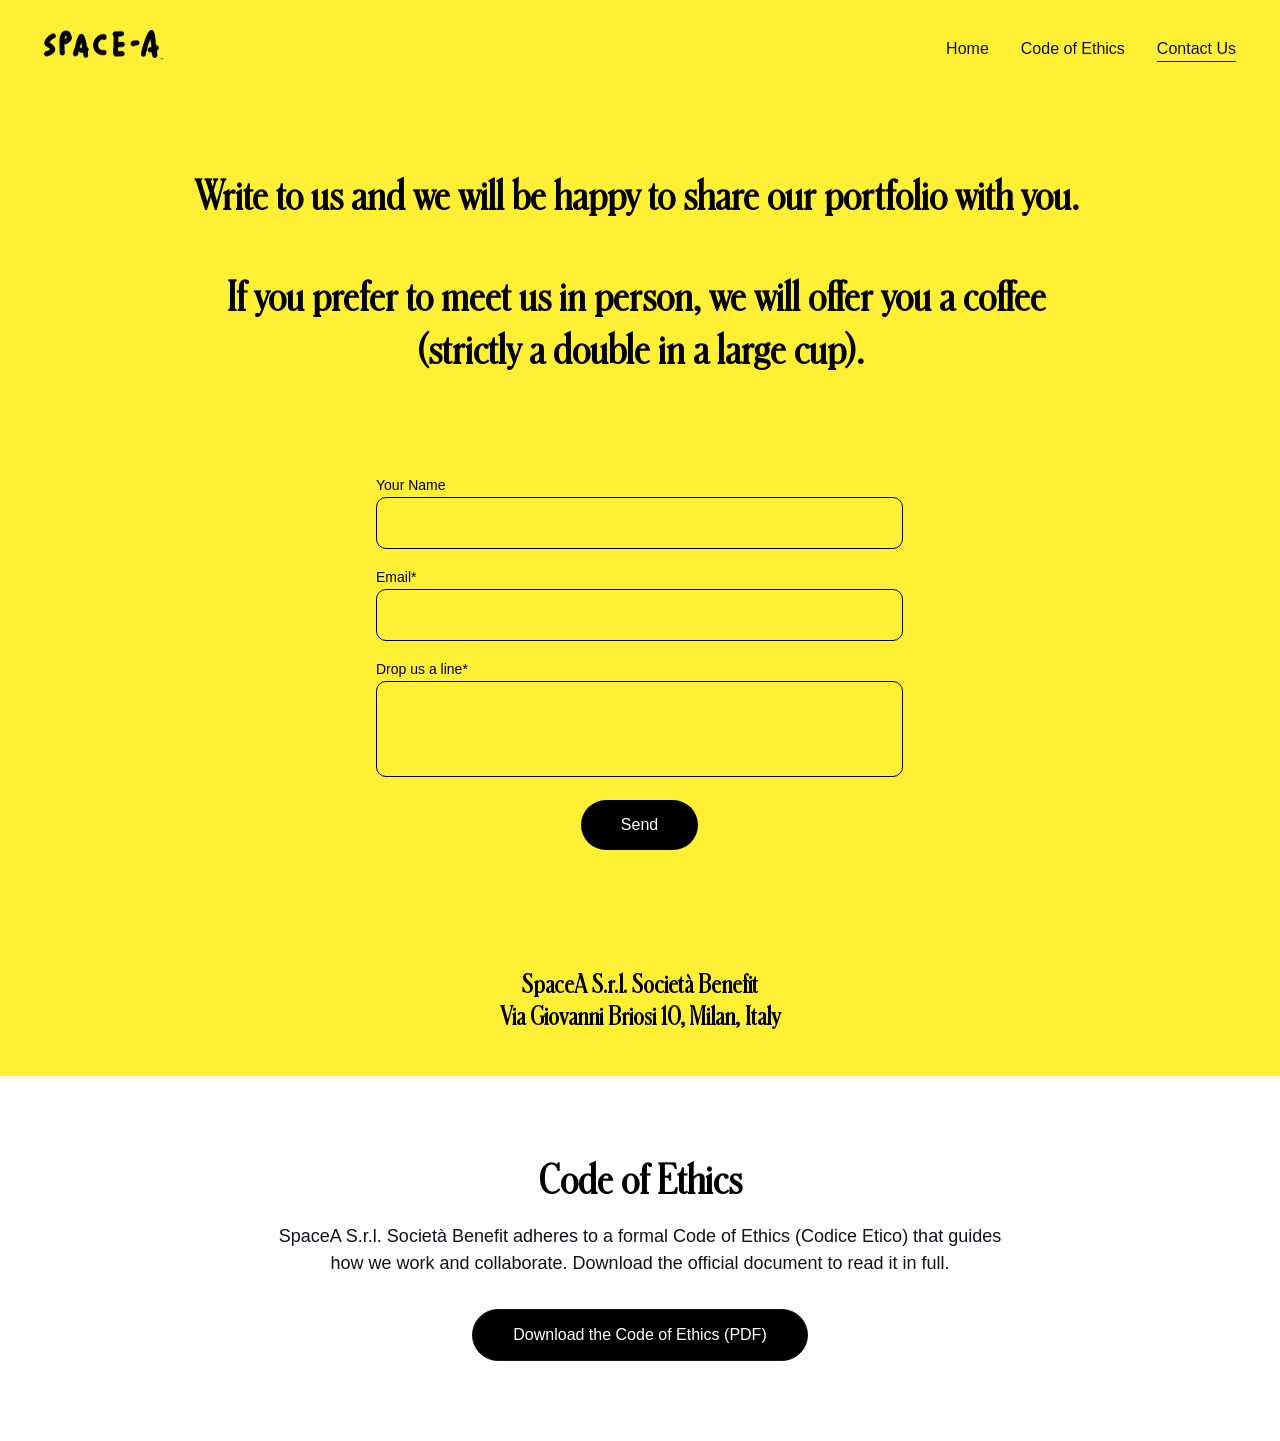
==== commit 86163d78: "Add Code of Ethics download section; stop canonical redirect to live site - contact-us: new bottom s" ====
--- a/contact-us/index.html
+++ b/contact-us/index.html
@@ -21,4 +21,36 @@
 			}
 		})();</script><link rel="stylesheet" href="/_astro-1761032302980/_slug_.C1H1Mh9D.css">
 <style>:root{--color-meteorite-dark: #2f1c6a;--color-meteorite-dark-2: #1F1346;--color-meteorite: #8c85ff;--color-meteorite-light: #d5dfff;--color-primary-dark: #5025d1;--color-primary: #673de6;--color-primary-light: #ebe4ff;--color-primary-charts: #B39EF3;--color-danger-dark: #d63163;--color-danger: #fc5185;--color-danger-light: #ffe8ef;--color-danger-charts: #FEA8C2;--color-warning-dark: #fea419;--color-warning-dark-2: #9F6000;--color-warning-charts: #FFD28C;--color-warning: #ffcd35;--color-warning-light: #fff8e2;--color-success-dark: #008361;--color-success: #00b090;--color-success-light: #def4f0;--color-dark: #1d1e20;--color-gray-dark: #36344d;--color-gray: #727586;--color-gray-border: #dadce0;--color-gray-light: #f2f3f6;--color-light: #fff;--color-azure: #357df9;--color-azure-light: #e3ebf9;--color-azure-dark: #265ab2;--color-indigo: #6366F1;--color-neutral-200: #D8DAE0}.whats-app-bubble{position:fixed;right:20px;bottom:24px;z-index:19;display:flex;cursor:pointer;border-radius:100px;box-shadow:#00000026 0 4px 12px}#wtpQualitySign_fixedCSS,#wtpQualitySign_popupCSS{bottom:10px!important}#wtpQualitySign_fixedCSS{z-index:17!important}#wtpQualitySign_popupCSS{z-index:18!important}
-</style></head> <script type="application/ld+json">{"@context":"https://schema.org/","name":"Contatti - Spacea, Ufficio Multidisciplinare per Arte e Design","url":"https://spacea.ai/contact-us","description":"Contattaci per collaborazioni nel campo dell'arte, architettura e design. Siamo uno studio multidisciplinare pronto a esplorare nuove tecnologie e idee innovative. Inviaci un messaggio e scopri come possiamo lavorare insieme per realizzare progetti creativi.","inLanguage":"it","keywords":["spazio","arte","tecnologia"],"@type":"WebPage"}</script> <body> <div> <style>astro-island,astro-slot,astro-static-slot{display:contents}</style><script>(()=>{var e=async t=>{await(await t())()};(self.Astro||(self.Astro={})).only=e;window.dispatchEvent(new Event("astro:only"));})();</script><script>(()=>{var A=Object.defineProperty;var g=(i,o,a)=>o in i?A(i,o,{enumerable:!0,configurable:!0,writable:!0,value:a}):i[o]=a;var d=(i,o,a)=>g(i,typeof o!="symbol"?o+"":o,a);{let i={0:t=>m(t),1:t=>a(t),2:t=>new RegExp(t),3:t=>new Date(t),4:t=>new Map(a(t)),5:t=>new Set(a(t)),6:t=>BigInt(t),7:t=>new URL(t),8:t=>new Uint8Array(t),9:t=>new Uint16Array(t),10:t=>new Uint32Array(t),11:t=>1/0*t},o=t=>{let[l,e]=t;return l in i?i[l](e):void 0},a=t=>t.map(o),m=t=>typeof t!="object"||t===null?t:Object.fromEntries(Object.entries(t).map(([l,e])=>[l,o(e)]));class y extends HTMLElement{constructor(){super(...arguments);d(this,"Component");d(this,"hydrator");d(this,"hydrate",async()=>{var b;if(!this.hydrator||!this.isConnected)return;let e=(b=this.parentElement)==null?void 0:b.closest("astro-island[ssr]");if(e){e.addEventListener("astro:hydrate",this.hydrate,{once:!0});return}let c=this.querySelectorAll("astro-slot"),n={},h=this.querySelectorAll("template[data-astro-template]");for(let r of h){let s=r.closest(this.tagName);s!=null&&s.isSameNode(this)&&(n[r.getAttribute("data-astro-template")||"default"]=r.innerHTML,r.remove())}for(let r of c){let s=r.closest(this.tagName);s!=null&&s.isSameNode(this)&&(n[r.getAttribute("name")||"default"]=r.innerHTML)}let p;try{p=this.hasAttribute("props")?m(JSON.parse(this.getAttribute("props"))):{}}catch(r){let s=this.getAttribute("component-url")||"<unknown>",v=this.getAttribute("component-export");throw v&&(s+=` (export ${v})`),console.error(`[hydrate] Error parsing props for component ${s}`,this.getAttribute("props"),r),r}let u;await this.hydrator(this)(this.Component,p,n,{client:this.getAttribute("client")}),this.removeAttribute("ssr"),this.dispatchEvent(new CustomEvent("astro:hydrate"))});d(this,"unmount",()=>{this.isConnected||this.dispatchEvent(new CustomEvent("astro:unmount"))})}disconnectedCallback(){document.removeEventListener("astro:after-swap",this.unmount),document.addEventListener("astro:after-swap",this.unmount,{once:!0})}connectedCallback(){if(!this.hasAttribute("await-children")||document.readyState==="interactive"||document.readyState==="complete")this.childrenConnectedCallback();else{let e=()=>{document.removeEventListener("DOMContentLoaded",e),c.disconnect(),this.childrenConnectedCallback()},c=new MutationObserver(()=>{var n;((n=this.lastChild)==null?void 0:n.nodeType)===Node.COMMENT_NODE&&this.lastChild.nodeValue==="astro:end"&&(this.lastChild.remove(),e())});c.observe(this,{childList:!0}),document.addEventListener("DOMContentLoaded",e)}}async childrenConnectedCallback(){let e=this.getAttribute("before-hydration-url");e&&await import(e),this.start()}async start(){let e=JSON.parse(this.getAttribute("opts")),c=this.getAttribute("client");if(Astro[c]===void 0){window.addEventListener(`astro:${c}`,()=>this.start(),{once:!0});return}try{await Astro[c](async()=>{let n=this.getAttribute("renderer-url"),[h,{default:p}]=await Promise.all([import(this.getAttribute("component-url")),n?import(n):()=>()=>{}]),u=this.getAttribute("component-export")||"default";if(!u.includes("."))this.Component=h[u];else{this.Component=h;for(let f of u.split("."))this.Component=this.Component[f]}return this.hydrator=p,this.hydrate},e,this)}catch(n){console.error(`[astro-island] Error hydrating ${this.getAttribute("component-url")}`,n)}}attributeChangedCallback(){this.hydrate()}}d(y,"observedAttributes",["props"]),customElements.get("astro-island")||customElements.define("astro-island",y)}})();</script><astro-island uid="2eMVD6" component-url="/_astro-1761032302980/ClientHead.BslolIjd.js" component-export="default" renderer-url="/_astro-1761032302980/client.B5QXyxkk.js" props="{&quot;page-noindex&quot;:[0,false],&quot;canonical-url&quot;:[0,&quot;https://spacea.ai/contact-us&quot;],&quot;site-meta&quot;:[0,{&quot;version&quot;:[0,197],&quot;template&quot;:[0,&quot;aigenerated&quot;],&quot;metaTitle&quot;:[0,&quot;SpaceA&quot;],&quot;aiWebsiteType&quot;:[0,&quot;Business&quot;],&quot;defaultLocale&quot;:[0,&quot;system&quot;],&quot;isPrivateModeActive&quot;:[0,false],&quot;demoEcommerceStoreId&quot;:[0,&quot;demo_01G0E9P2R0CFTNBWEEFCEV8EG5&quot;],&quot;shouldAddWWWPrefixToDomain&quot;:[0,false]}],&quot;domain&quot;:[0,&quot;spacea.ai&quot;]}" ssr client="only" opts="{&quot;name&quot;:&quot;ClientHead&quot;,&quot;value&quot;:&quot;vue&quot;}"></astro-island> <script>(()=>{var e=async t=>{await(await t())()};(self.Astro||(self.Astro={})).load=e;window.dispatchEvent(new Event("astro:load"));})();</script><astro-island uid="Z1twlTS" prefix="v1" component-url="/_astro-1761032302980/Page.Cn7FRPB7.js" component-export="default" renderer-url="/_astro-1761032302980/client.B5QXyxkk.js" props="{&quot;pageData&quot;:[0,{&quot;pages&quot;:[0,{&quot;ai-4IhpN&quot;:[0,{&quot;meta&quot;:[0,{&quot;title&quot;:[0,&quot;Contatti - Spacea, Ufficio Multidisciplinare per Arte e Design&quot;],&quot;noindex&quot;:[0,false],&quot;keywords&quot;:[1,[[0,&quot;spazio&quot;],[0,&quot;arte&quot;],[0,&quot;tecnologia&quot;]]],&quot;password&quot;:[0,&quot;&quot;],&quot;ogImageAlt&quot;:[0,&quot;&quot;],&quot;description&quot;:[0,&quot;Contattaci per collaborazioni nel campo dell&#39;arte, architettura e design. Siamo uno studio multidisciplinare pronto a esplorare nuove tecnologie e idee innovative. Inviaci un messaggio e scopri come possiamo lavorare insieme per realizzare progetti creativi.&quot;],&quot;focusKeyword&quot;:[0,&quot;spazio&quot;],&quot;passwordDesign&quot;:[0,&quot;default&quot;],&quot;passwordBackText&quot;:[0,&quot;Torna a&quot;],&quot;passwordButtonText&quot;:[0,&quot;Inserisci&quot;],&quot;passwordHeadingText&quot;:[0,&quot;Zona ospiti&quot;],&quot;passwordSubheadingText&quot;:[0,&quot;Inserisci la password per accedere alla pagina&quot;],&quot;passwordPlaceholderText&quot;:[0,&quot;Inserisci password&quot;]}],&quot;name&quot;:[0,&quot;Contact Us&quot;],&quot;slug&quot;:[0,&quot;contact-us&quot;],&quot;type&quot;:[0,&quot;default&quot;],&quot;blocks&quot;:[1,[[0,&quot;ai-gTvKvW&quot;]]]}],&quot;ai-9kRg7&quot;:[0,{&quot;meta&quot;:[0,{&quot;title&quot;:[0,&quot;Servizi di design e architettura innovativa per aziende&quot;],&quot;keywords&quot;:[1,[[0,&quot;design&quot;],[0,&quot;architettura&quot;],[0,&quot;nuove tecnologie&quot;]]],&quot;description&quot;:[0,&quot;Scopri i nostri servizi multidisciplinari in arte, architettura, design e nuove tecnologie. Spacea è il tuo partner ideale per progetti creativi e innovativi. Contattaci per trasformare le tue idee in realtà e dare vita a spazi unici e funzionali.&quot;],&quot;focusKeyword&quot;:[0,&quot;design&quot;]}],&quot;name&quot;:[0,&quot;Servizi&quot;],&quot;slug&quot;:[0,&quot;servizi&quot;],&quot;type&quot;:[0,&quot;default&quot;],&quot;blocks&quot;:[1,[[0,&quot;ai-a6Oa0O&quot;],[0,&quot;ai-RY48KY&quot;],[0,&quot;ai-Us3nJC&quot;]]]}],&quot;ai-hp6Bo&quot;:[0,{&quot;meta&quot;:[0,{&quot;title&quot;:[0,&quot;SpaceA: Arte, Architettura e Nuove tecnologie&quot;],&quot;keywords&quot;:[1,[[0,&quot;architettura&quot;],[0,&quot;design innovativo&quot;],[0,&quot;arte&quot;]]],&quot;description&quot;:[0,&quot;Scopri Spacea, un ufficio multidisciplinare dedicato all&#39;arte, architettura, intelligenza artificiale e design. Offriamo soluzioni innovative e creative per progetti unici e all&#39;avanguardia. Unisciti a noi per esplorare nuove tecnologie e idee straordinarie.&quot;],&quot;focusKeyword&quot;:[0,&quot;architettura&quot;]}],&quot;name&quot;:[0,&quot;Home&quot;],&quot;slug&quot;:[0,&quot;home&quot;],&quot;type&quot;:[0,&quot;default&quot;],&quot;blocks&quot;:[1,[[0,&quot;ai-b1Jqvy&quot;],[0,&quot;ai-AAzS5V&quot;],[0,&quot;zbncci&quot;],[0,&quot;ztB6-m&quot;]]]}],&quot;ai-odWTC&quot;:[0,{&quot;meta&quot;:[0,{&quot;title&quot;:[0,&quot;Progetti innovativi in arte, architettura e design&quot;],&quot;keywords&quot;:[1,[[0,&quot;arte&quot;],[0,&quot;architettura&quot;],[0,&quot;design&quot;],[0,&quot;nuove tecnologie&quot;]]],&quot;description&quot;:[0,&quot;Scopri i nostri progetti multidisciplinari che uniscono arte, architettura, design e nuove tecnologie. Spacea è il tuo partner ideale per realizzare idee creative e innovative nel mondo contemporaneo.&quot;],&quot;focusKeyword&quot;:[0,&quot;arte&quot;]}],&quot;name&quot;:[0,&quot;Progetti&quot;],&quot;slug&quot;:[0,&quot;progetti&quot;],&quot;type&quot;:[0,&quot;default&quot;],&quot;blocks&quot;:[1,[[0,&quot;z_QdXQ&quot;]]]}]}],&quot;blocks&quot;:[0,{&quot;header&quot;:[0,{&quot;type&quot;:[0,&quot;BlockNavigation&quot;],&quot;mobile&quot;:[0,{&quot;height&quot;:[0,70],&quot;logoHeight&quot;:[0,22]}],&quot;desktop&quot;:[0,{&quot;height&quot;:[0,97],&quot;logoHeight&quot;:[0,37]}],&quot;settings&quot;:[0,{&quot;styles&quot;:[0,{&quot;width&quot;:[0,&quot;1240px&quot;],&quot;padding&quot;:[0,&quot;30px 16px 30px 16px&quot;],&quot;m-padding&quot;:[0,&quot;24px 16px 24px 16px&quot;],&quot;logo-width&quot;:[0,&quot;138px&quot;],&quot;cartIconSize&quot;:[0,&quot;24px&quot;],&quot;link-spacing&quot;:[0,&quot;32px&quot;],&quot;m-logo-width&quot;:[0,&quot;80.5625px&quot;],&quot;m-link-spacing&quot;:[0,&quot;20px&quot;],&quot;element-spacing&quot;:[0,&quot;32px&quot;],&quot;contrastBackgroundColor&quot;:[0,&quot;rgb(247, 228, 0)&quot;]}],&quot;cartText&quot;:[0,&quot;&quot;],&quot;isSticky&quot;:[0,true],&quot;showLogo&quot;:[0,true],&quot;headerLayout&quot;:[0,&quot;desktop-1&quot;],&quot;isCartVisible&quot;:[0,true],&quot;logoImagePath&quot;:[0,&quot;logo-sito-Yyv9RJy6vXhZXEE0.png&quot;],&quot;mHeaderLayout&quot;:[0,&quot;mobile-1&quot;],&quot;logoImageOrigin&quot;:[0,&quot;assets&quot;],&quot;mobileLinksAlignment&quot;:[0,&quot;right&quot;]}],&quot;zindexes&quot;:[1,[]],&quot;background&quot;:[0,{&quot;color&quot;:[0,&quot;rgb(255, 240, 53)&quot;],&quot;current&quot;:[0,&quot;color&quot;],&quot;isTransparent&quot;:[0,false]}],&quot;components&quot;:[1,[]],&quot;fontWeight&quot;:[0,400],&quot;logoAspectRatio&quot;:[0,3.801111111111111],&quot;navLinkTextColor&quot;:[0,&quot;#0d141a&quot;],&quot;navLinkTextColorHover&quot;:[0,&quot;#0d141a&quot;]}],&quot;ai-gTvKvW&quot;:[0,{&quot;type&quot;:[0,&quot;BlockLayout&quot;],&quot;mobile&quot;:[0,{&quot;minHeight&quot;:[0,998]}],&quot;desktop&quot;:[0,{&quot;minHeight&quot;:[0,978]}],&quot;settings&quot;:[0,{&quot;styles&quot;:[0,{&quot;block-padding&quot;:[0,&quot;16px 0 16px 0&quot;],&quot;m-block-padding&quot;:[0,&quot;16px&quot;]}]}],&quot;zindexes&quot;:[1,[[0,&quot;ai-kKRSuf&quot;],[0,&quot;zikYo1&quot;],[0,&quot;zUFomZ&quot;]]],&quot;attachment&quot;:[0,&quot;fixed&quot;],&quot;background&quot;:[0,{&quot;color&quot;:[0,&quot;rgb(255, 240, 53)&quot;],&quot;current&quot;:[0,&quot;color&quot;],&quot;gradient&quot;:[0,{&quot;angle&quot;:[0,135],&quot;colors&quot;:[1,[[0,{&quot;value&quot;:[0,&quot;#2D236D&quot;]}],[0,{&quot;value&quot;:[0,&quot;rgb(143, 17, 168)&quot;]}]]],&quot;isAnimated&quot;:[0,false]}],&quot;overlay-opacity&quot;:[0,&quot;0.90&quot;]}],&quot;components&quot;:[1,[[0,&quot;ai-kKRSuf&quot;],[0,&quot;zikYo1&quot;],[0,&quot;zUFomZ&quot;]]],&quot;initialBlockId&quot;:[0,&quot;z9Zdfh&quot;]}]}],&quot;elements&quot;:[0,{&quot;zUFomZ&quot;:[0,{&quot;type&quot;:[0,&quot;GridTextBox&quot;],&quot;mobile&quot;:[0,{&quot;top&quot;:[0,933],&quot;left&quot;:[0,0],&quot;width&quot;:[0,328],&quot;height&quot;:[0,40]}],&quot;content&quot;:[0,&quot;&lt;h1 dir=\&quot;auto\&quot; style=\&quot;color: rgb(0, 0, 0); --lineHeightMobile: 1.3; --lineHeightDesktop: 1.3; --fontSizeMobile: 16px; --fontSizeDesktop: 24px\&quot;&gt;&lt;span style=\&quot;font-family: Schnyder\\ Cond\\ M\\ Light\\ Regular; font-weight: 700\&quot;&gt;&lt;strong&gt;SpaceA S.r.l. Società Benefit&lt;/strong&gt;&lt;/span&gt;&lt;br&gt;&lt;span style=\&quot;font-family: Schnyder\\ Cond\\ M\\ Light\\ Regular; font-weight: 700\&quot;&gt;&lt;strong&gt;Via Giovanni Briosi 10, Milan, Italy&lt;/strong&gt;&lt;/span&gt;&lt;/h1&gt;&quot;],&quot;desktop&quot;:[0,{&quot;top&quot;:[0,872],&quot;left&quot;:[0,0],&quot;width&quot;:[0,1224],&quot;height&quot;:[0,64]}],&quot;settings&quot;:[0,{&quot;styles&quot;:[0,{&quot;text&quot;:[0,&quot;center&quot;],&quot;align&quot;:[0,&quot;flex-start&quot;],&quot;justify&quot;:[0,&quot;flex-start&quot;],&quot;m-element-margin&quot;:[0,&quot;0 0 16px 0&quot;]}]}],&quot;animation&quot;:[0,{&quot;name&quot;:[0,&quot;slide&quot;],&quot;type&quot;:[0,&quot;global&quot;]}],&quot;initialElementId&quot;:[0,&quot;zv4dFo&quot;]}],&quot;zikYo1&quot;:[0,{&quot;type&quot;:[0,&quot;GridTextBox&quot;],&quot;mobile&quot;:[0,{&quot;top&quot;:[0,40],&quot;left&quot;:[0,0],&quot;width&quot;:[0,328],&quot;height&quot;:[0,368]}],&quot;content&quot;:[0,&quot;&lt;h1 style=\&quot;color: rgb(0, 0, 0); --lineHeightMobile: 1.3; --lineHeightDesktop: 1.3; --fontSizeMobile: 30px; --fontSizeDesktop: 40px\&quot; dir=\&quot;auto\&quot;&gt;&lt;span style=\&quot;font-family: Schnyder\\ Cond\\ M\\ Light\\ Regular; font-weight: 700\&quot;&gt;&lt;strong&gt;Write to us and we will be happy to share our portfolio with you. &lt;/strong&gt;&lt;/span&gt;&lt;/h1&gt;&lt;h1 style=\&quot;color: rgb(0, 0, 0); --lineHeightMobile: 1.3; --lineHeightDesktop: 1.3; --fontSizeMobile: 30px; --fontSizeDesktop: 40px\&quot; dir=\&quot;auto\&quot;&gt;&lt;span style=\&quot;font-family: Schnyder\\ Cond\\ M\\ Light\\ Regular; font-weight: 700\&quot;&gt;&lt;strong&gt;If you prefer to meet us in person, we will offer you a coffee &lt;/strong&gt;&lt;/span&gt;&lt;br&gt;&lt;span style=\&quot;font-family: Schnyder\\ Cond\\ M\\ Light\\ Regular; font-weight: 700\&quot;&gt;&lt;strong&gt;(strictly a double in a large cup).&lt;/strong&gt;&lt;/span&gt;&lt;/h1&gt;&quot;],&quot;desktop&quot;:[0,{&quot;top&quot;:[0,73],&quot;left&quot;:[0,0],&quot;width&quot;:[0,1224],&quot;height&quot;:[0,207]}],&quot;settings&quot;:[0,{&quot;styles&quot;:[0,{&quot;text&quot;:[0,&quot;center&quot;],&quot;align&quot;:[0,&quot;flex-start&quot;],&quot;justify&quot;:[0,&quot;flex-start&quot;],&quot;m-element-margin&quot;:[0,&quot;0 0 16px 0&quot;]}]}],&quot;animation&quot;:[0,{&quot;name&quot;:[0,&quot;slide&quot;],&quot;type&quot;:[0,&quot;global&quot;]}],&quot;initialElementId&quot;:[0,&quot;zv4dFo&quot;]}],&quot;ai-kKRSuf&quot;:[0,{&quot;type&quot;:[0,&quot;GridForm&quot;],&quot;formId&quot;:[0,&quot;Contact form&quot;],&quot;mobile&quot;:[0,{&quot;top&quot;:[0,440],&quot;left&quot;:[0,14],&quot;width&quot;:[0,299],&quot;height&quot;:[0,458]}],&quot;desktop&quot;:[0,{&quot;top&quot;:[0,344],&quot;left&quot;:[0,316],&quot;width&quot;:[0,591],&quot;height&quot;:[0,444],&quot;inputTextSize&quot;:[0,16],&quot;labelTextSize&quot;:[0,14],&quot;formElementsVerticalSpacing&quot;:[0,16]}],&quot;settings&quot;:[0,{&quot;theme&quot;:[0,&quot;light&quot;],&quot;schema&quot;:[1,[[0,{&quot;id&quot;:[0,&quot;firstName&quot;],&quot;svg&quot;:[0,&quot;align-left-short&quot;],&quot;name&quot;:[0,&quot;Your Name&quot;],&quot;type&quot;:[0,&quot;GridInput&quot;],&quot;fieldType&quot;:[0,&quot;short-answer&quot;],&quot;inputLabel&quot;:[0,&quot;Your Name&quot;],&quot;validation&quot;:[1,[[1,[[0,&quot;optional&quot;]]]]],&quot;placeholder&quot;:[0,&quot;&quot;],&quot;validationType&quot;:[0,&quot;text&quot;],&quot;validation-messages&quot;:[0,{&quot;required&quot;:[0,&quot;Nome è obbligatorio&quot;]}]}],[0,{&quot;id&quot;:[0,&quot;email&quot;],&quot;svg&quot;:[0,&quot;align-left-short&quot;],&quot;name&quot;:[0,&quot;Email&quot;],&quot;type&quot;:[0,&quot;GridInput&quot;],&quot;fieldType&quot;:[0,&quot;short-answer&quot;],&quot;inputLabel&quot;:[0,&quot;Email&quot;],&quot;validation&quot;:[1,[[1,[[0,&quot;bail&quot;]]],[1,[[0,&quot;email&quot;]]],[1,[[0,&quot;required&quot;]]]]],&quot;placeholder&quot;:[0,&quot;&quot;],&quot;validationType&quot;:[0,&quot;email&quot;],&quot;validation-messages&quot;:[0,{&quot;email&quot;:[0,&quot;Please enter a valid email address&quot;],&quot;required&quot;:[0,&quot;This field is required&quot;]}]}],[0,{&quot;id&quot;:[0,&quot;message&quot;],&quot;svg&quot;:[0,&quot;align-left&quot;],&quot;tag&quot;:[0,&quot;textarea&quot;],&quot;name&quot;:[0,&quot;Drop us a line&quot;],&quot;type&quot;:[0,&quot;GridInput&quot;],&quot;inputLabel&quot;:[0,&quot;Drop us a line&quot;],&quot;validation&quot;:[1,[[1,[[0,&quot;required&quot;]]]]],&quot;placeholder&quot;:[0,&quot;&quot;],&quot;validationType&quot;:[0,&quot;text&quot;],&quot;validation-messages&quot;:[0,{&quot;required&quot;:[0,&quot;This field is required&quot;]}]}]]],&quot;styles&quot;:[0,{&quot;justify&quot;:[0,&quot;center&quot;],&quot;formSpacing&quot;:[0,&quot;22px 10px&quot;],&quot;m-element-margin&quot;:[0,&quot;0 0 16px 0&quot;]}],&quot;successMessage&quot;:[0,&quot;Messaggio inviato con successo&quot;]}],&quot;animation&quot;:[0,{&quot;name&quot;:[0,&quot;slide&quot;],&quot;type&quot;:[0,&quot;global&quot;]}],&quot;formPadding&quot;:[0,32],&quot;inputFillColor&quot;:[0,&quot;rgb(255, 240, 53)&quot;],&quot;inputTextColor&quot;:[0,&quot;rgb(0, 0, 0)&quot;],&quot;labelTextColor&quot;:[0,&quot;rgb(0, 0, 0)&quot;],&quot;formBorderColor&quot;:[0,&quot;rgb(255, 240, 53)&quot;],&quot;formBorderWidth&quot;:[0,0],&quot;innerBackground&quot;:[0,{&quot;color&quot;:[0,&quot;rgb(255, 240, 53)&quot;],&quot;image&quot;:[0,&quot;&quot;],&quot;current&quot;:[0,&quot;&quot;]}],&quot;formBorderRadius&quot;:[0,20],&quot;initialElementId&quot;:[0,&quot;zvrUvI&quot;],&quot;inputBorderColor&quot;:[0,&quot;rgb(0, 0, 0)&quot;],&quot;inputBorderWidth&quot;:[0,1],&quot;submitButtonData&quot;:[0,{&quot;type&quot;:[0,&quot;GridButton&quot;],&quot;content&quot;:[0,&quot;Send&quot;],&quot;settings&quot;:[0,{&quot;type&quot;:[0,&quot;primary&quot;],&quot;styles&quot;:[0,{&quot;align&quot;:[0,&quot;center&quot;],&quot;justify&quot;:[0,&quot;center&quot;],&quot;position&quot;:[0,&quot;8/8/9/10&quot;]}],&quot;isFormButton&quot;:[0,true]}]}],&quot;inputBorderRadius&quot;:[0,10],&quot;formBackgroundColor&quot;:[0,&quot;rgb(255, 240, 53)&quot;],&quot;inputFillColorHover&quot;:[0,&quot;#ffffff&quot;],&quot;inputTextColorHover&quot;:[0,&quot;#0d141a&quot;],&quot;inputBorderColorHover&quot;:[0,&quot;#0d141a&quot;],&quot;submitButtonFontColor&quot;:[0,&quot;#ffffff&quot;],&quot;submitButtonBorderColor&quot;:[0,&quot;#0d141a&quot;],&quot;submitButtonBorderRadius&quot;:[0,50],&quot;submitButtonFontColorHover&quot;:[0,&quot;#ffffff&quot;],&quot;submitButtonBackgroundColor&quot;:[0,&quot;rgb(0, 0, 0)&quot;],&quot;submitButtonBorderColorHover&quot;:[0,&quot;#0d141a&quot;],&quot;submitButtonBackgroundColorHover&quot;:[0,&quot;#2D236D&quot;]}]}],&quot;nav&quot;:[1,[[0,{&quot;isHidden&quot;:[0,false],&quot;linkType&quot;:[0,&quot;Page&quot;],&quot;subItems&quot;:[1,[]],&quot;navItemId&quot;:[0,&quot;qmB_2n&quot;],&quot;linkedPageId&quot;:[0,&quot;ai-hp6Bo&quot;]}],[0,{&quot;rel&quot;:[0,&quot;&quot;],&quot;href&quot;:[0,&quot;/assets/zyrosite/dJoZ94QqkZU4p4O0/spacea-s.r.l.-societa-benefit---codice-etico-Aq2GGr16oQtn3G0O.pdf&quot;],&quot;name&quot;:[0,&quot;Code of Ethics&quot;],&quot;target&quot;:[0,&quot;_self&quot;],&quot;isHidden&quot;:[0,false],&quot;linkType&quot;:[0,&quot;Link&quot;],&quot;subItems&quot;:[1,[]],&quot;navItemId&quot;:[0,&quot;z8Ei2W&quot;],&quot;innerLinkType&quot;:[0,&quot;download&quot;],&quot;innerLinkPageId&quot;:[0,&quot;&quot;]}],[0,{&quot;isHidden&quot;:[0,true],&quot;linkType&quot;:[0,&quot;Page&quot;],&quot;subItems&quot;:[1,[]],&quot;navItemId&quot;:[0,&quot;Ghrnb-&quot;],&quot;linkedPageId&quot;:[0,&quot;ai-9kRg7&quot;]}],[0,{&quot;isHidden&quot;:[0,true],&quot;linkType&quot;:[0,&quot;Page&quot;],&quot;subItems&quot;:[1,[]],&quot;navItemId&quot;:[0,&quot;rG4SGY&quot;],&quot;linkedPageId&quot;:[0,&quot;ai-odWTC&quot;]}],[0,{&quot;isHidden&quot;:[0,false],&quot;linkType&quot;:[0,&quot;Page&quot;],&quot;subItems&quot;:[1,[]],&quot;navItemId&quot;:[0,&quot;QcGCPX&quot;],&quot;linkedPageId&quot;:[0,&quot;ai-4IhpN&quot;]}]]],&quot;currentLocale&quot;:[0,&quot;system&quot;],&quot;homePageId&quot;:[0,&quot;ai-hp6Bo&quot;],&quot;cookieBannerAcceptText&quot;:[0],&quot;cookieBannerDisclaimer&quot;:[0],&quot;cookieBannerDeclineText&quot;:[0],&quot;blogReadingTimeText&quot;:[0],&quot;metaTitle&quot;:[0],&quot;meta&quot;:[0,{&quot;version&quot;:[0,197],&quot;template&quot;:[0,&quot;aigenerated&quot;],&quot;metaTitle&quot;:[0,&quot;SpaceA&quot;],&quot;aiWebsiteType&quot;:[0,&quot;Business&quot;],&quot;defaultLocale&quot;:[0,&quot;system&quot;],&quot;isPrivateModeActive&quot;:[0,false],&quot;demoEcommerceStoreId&quot;:[0,&quot;demo_01G0E9P2R0CFTNBWEEFCEV8EG5&quot;],&quot;shouldAddWWWPrefixToDomain&quot;:[0,false]}],&quot;forms&quot;:[0,{&quot;Contact form&quot;:[0,{&quot;token&quot;:[0,&quot;Yan1R9EDGnhp8pJzGkb3mPpg8vam0nEq&quot;]}],&quot;Contact form 3&quot;:[0,{&quot;token&quot;:[0,&quot;m5K889Or5ZSG3RqvNQXPm7L84ODAGWDk&quot;]}]}],&quot;styles&quot;:[0,{&quot;h1&quot;:[0,{&quot;font-size&quot;:[0,&quot;64px&quot;],&quot;font-style&quot;:[0,&quot;normal&quot;],&quot;font-family&quot;:[0,&quot;var(--font-primary)&quot;],&quot;font-weight&quot;:[0,600],&quot;line-height&quot;:[0,&quot;1.3&quot;],&quot;m-font-size&quot;:[0,&quot;40px&quot;],&quot;letter-spacing&quot;:[0,0],&quot;text-transform&quot;:[0,&quot;none&quot;],&quot;text-decoration&quot;:[0,&quot;none&quot;]}],&quot;h2&quot;:[0,{&quot;font-size&quot;:[0,&quot;56px&quot;],&quot;font-style&quot;:[0,&quot;normal&quot;],&quot;font-family&quot;:[0,&quot;var(--font-primary)&quot;],&quot;font-weight&quot;:[0,600],&quot;line-height&quot;:[0,&quot;1.3&quot;],&quot;m-font-size&quot;:[0,&quot;36px&quot;],&quot;letter-spacing&quot;:[0,0],&quot;text-transform&quot;:[0,&quot;none&quot;],&quot;text-decoration&quot;:[0,&quot;none&quot;]}],&quot;h3&quot;:[0,{&quot;font-size&quot;:[0,&quot;48px&quot;],&quot;font-style&quot;:[0,&quot;normal&quot;],&quot;font-family&quot;:[0,&quot;var(--font-primary)&quot;],&quot;font-weight&quot;:[0,600],&quot;line-height&quot;:[0,&quot;1.3&quot;],&quot;m-font-size&quot;:[0,&quot;32px&quot;],&quot;letter-spacing&quot;:[0,0],&quot;text-transform&quot;:[0,&quot;none&quot;],&quot;text-decoration&quot;:[0,&quot;none&quot;]}],&quot;h4&quot;:[0,{&quot;font-size&quot;:[0,&quot;40px&quot;],&quot;font-style&quot;:[0,&quot;normal&quot;],&quot;font-family&quot;:[0,&quot;var(--font-primary)&quot;],&quot;font-weight&quot;:[0,600],&quot;line-height&quot;:[0,&quot;1.3&quot;],&quot;m-font-size&quot;:[0,&quot;24px&quot;],&quot;letter-spacing&quot;:[0,0],&quot;text-transform&quot;:[0,&quot;none&quot;],&quot;text-decoration&quot;:[0,&quot;none&quot;]}],&quot;h5&quot;:[0,{&quot;font-size&quot;:[0,&quot;26px&quot;],&quot;font-style&quot;:[0,&quot;normal&quot;],&quot;font-family&quot;:[0,&quot;var(--font-primary)&quot;],&quot;font-weight&quot;:[0,600],&quot;line-height&quot;:[0,&quot;1.3&quot;],&quot;m-font-size&quot;:[0,&quot;20px&quot;],&quot;letter-spacing&quot;:[0,0],&quot;text-transform&quot;:[0,&quot;none&quot;],&quot;text-decoration&quot;:[0,&quot;none&quot;]}],&quot;h6&quot;:[0,{&quot;font-size&quot;:[0,&quot;18px&quot;],&quot;font-style&quot;:[0,&quot;normal&quot;],&quot;font-family&quot;:[0,&quot;var(--font-primary)&quot;],&quot;font-weight&quot;:[0,600],&quot;line-height&quot;:[0,&quot;1.3&quot;],&quot;m-font-size&quot;:[0,&quot;18px&quot;],&quot;letter-spacing&quot;:[0,0],&quot;text-transform&quot;:[0,&quot;none&quot;],&quot;text-decoration&quot;:[0,&quot;none&quot;]}],&quot;body&quot;:[0,{&quot;font-size&quot;:[0,&quot;16px&quot;],&quot;font-style&quot;:[0,&quot;normal&quot;],&quot;font-family&quot;:[0,&quot;var(--font-secondary)&quot;],&quot;font-weight&quot;:[0,400],&quot;line-height&quot;:[0,&quot;1.5&quot;],&quot;m-font-size&quot;:[0,&quot;16px&quot;],&quot;letter-spacing&quot;:[0,&quot;normal&quot;],&quot;text-transform&quot;:[0,&quot;none&quot;],&quot;text-decoration&quot;:[0,&quot;none&quot;]}],&quot;font&quot;:[0,{&quot;primary&quot;:[0,&quot;&#39;Montserrat&#39;, sans-serif&quot;],&quot;secondary&quot;:[0,&quot;&#39;Montserrat&#39;, sans-serif&quot;]}],&quot;nav-link&quot;:[0,{&quot;color&quot;:[0,&quot;#0d141a&quot;],&quot;font-size&quot;:[0,&quot;16px&quot;],&quot;font-style&quot;:[0,&quot;normal&quot;],&quot;color-hover&quot;:[0,&quot;#0d141a&quot;],&quot;font-family&quot;:[0,&quot;var(--font-secondary)&quot;],&quot;font-weight&quot;:[0,400],&quot;line-height&quot;:[0,&quot;1.5&quot;],&quot;m-font-size&quot;:[0,&quot;16px&quot;],&quot;letter-spacing&quot;:[0,&quot;normal&quot;],&quot;text-transform&quot;:[0,&quot;none&quot;],&quot;text-decoration&quot;:[0,&quot;none&quot;]}],&quot;body-large&quot;:[0,{&quot;font-size&quot;:[0,&quot;18px&quot;],&quot;font-style&quot;:[0,&quot;normal&quot;],&quot;font-family&quot;:[0,&quot;var(--font-secondary)&quot;],&quot;font-weight&quot;:[0,400],&quot;line-height&quot;:[0,&quot;1.5&quot;],&quot;m-font-size&quot;:[0,&quot;18px&quot;],&quot;letter-spacing&quot;:[0,&quot;normal&quot;],&quot;text-transform&quot;:[0,&quot;none&quot;],&quot;text-decoration&quot;:[0,&quot;none&quot;]}],&quot;body-small&quot;:[0,{&quot;font-size&quot;:[0,&quot;14px&quot;],&quot;font-style&quot;:[0,&quot;normal&quot;],&quot;font-family&quot;:[0,&quot;var(--font-secondary)&quot;],&quot;font-weight&quot;:[0,500],&quot;line-height&quot;:[0,&quot;1.5&quot;],&quot;m-font-size&quot;:[0,&quot;14px&quot;],&quot;letter-spacing&quot;:[0,&quot;normal&quot;],&quot;text-transform&quot;:[0,&quot;uppercase&quot;],&quot;text-decoration&quot;:[0,&quot;none&quot;]}],&quot;grid-button-primary&quot;:[0,{&quot;font-size&quot;:[0,&quot;16px&quot;],&quot;padding-x&quot;:[0,&quot;40px&quot;],&quot;padding-y&quot;:[0,&quot;16px&quot;],&quot;font-color&quot;:[0,&quot;#ffffff&quot;],&quot;font-style&quot;:[0,&quot;normal&quot;],&quot;border-null&quot;:[0,&quot;&quot;],&quot;font-family&quot;:[0,&quot;var(--font-secondary)&quot;],&quot;font-weight&quot;:[0,400],&quot;line-height&quot;:[0,&quot;normal&quot;],&quot;m-font-size&quot;:[0,&quot;16px&quot;],&quot;m-padding-x&quot;:[0,&quot;36px&quot;],&quot;m-padding-y&quot;:[0,&quot;14px&quot;],&quot;box-shadow-x&quot;:[0,&quot;0px&quot;],&quot;box-shadow-y&quot;:[0,&quot;0px&quot;],&quot;border-radius&quot;:[0,999],&quot;letter-spacing&quot;:[0,&quot;normal&quot;],&quot;text-transform&quot;:[0,&quot;none&quot;],&quot;box-shadow-blur&quot;:[0,&quot;0px&quot;],&quot;box-shadow-null&quot;:[0,&quot;&quot;],&quot;text-decoration&quot;:[0,&quot;none&quot;],&quot;background-color&quot;:[0,&quot;rgb(0, 0, 0)&quot;],&quot;box-shadow-color&quot;:[0,&quot;rgba(0, 0, 0, 0)&quot;],&quot;border-null-hover&quot;:[0,&quot;&quot;],&quot;box-shadow-spread&quot;:[0,&quot;0px&quot;],&quot;box-shadow-x-hover&quot;:[0,&quot;0px&quot;],&quot;box-shadow-y-hover&quot;:[0,&quot;0px&quot;],&quot;transition-duration&quot;:[0,&quot;0.2s&quot;],&quot;background-color-null&quot;:[0,&quot;&quot;],&quot;box-shadow-blur-hover&quot;:[0,&quot;0px&quot;],&quot;box-shadow-null-hover&quot;:[0,&quot;&quot;],&quot;background-color-hover&quot;:[0,&quot;rgb(29, 30, 32)&quot;],&quot;box-shadow-color-hover&quot;:[0,&quot;0px&quot;],&quot;box-shadow-spread-hover&quot;:[0,&quot;0px&quot;],&quot;transition-timing-function&quot;:[0,&quot;ease&quot;],&quot;background-color-null-hover&quot;:[0,&quot;&quot;]}],&quot;grid-button-secondary&quot;:[0,{&quot;font-size&quot;:[0,&quot;16px&quot;],&quot;padding-x&quot;:[0,&quot;40px&quot;],&quot;padding-y&quot;:[0,&quot;16px&quot;],&quot;font-color&quot;:[0,&quot;rgb(0, 0, 0)&quot;],&quot;font-style&quot;:[0,&quot;normal&quot;],&quot;border-null&quot;:[0,&quot;&quot;],&quot;font-family&quot;:[0,&quot;var(--font-secondary)&quot;],&quot;font-weight&quot;:[0,400],&quot;line-height&quot;:[0,&quot;normal&quot;],&quot;m-font-size&quot;:[0,&quot;16px&quot;],&quot;m-padding-x&quot;:[0,&quot;36px&quot;],&quot;m-padding-y&quot;:[0,&quot;14px&quot;],&quot;box-shadow-x&quot;:[0,&quot;0px&quot;],&quot;box-shadow-y&quot;:[0,&quot;0px&quot;],&quot;border-radius&quot;:[0,999],&quot;letter-spacing&quot;:[0,&quot;normal&quot;],&quot;text-transform&quot;:[0,&quot;none&quot;],&quot;box-shadow-blur&quot;:[0,&quot;0px&quot;],&quot;box-shadow-null&quot;:[0,&quot;&quot;],&quot;text-decoration&quot;:[0,&quot;none&quot;],&quot;background-color&quot;:[0,&quot;white&quot;],&quot;box-shadow-color&quot;:[0,&quot;rgba(0, 0, 0, 0)&quot;],&quot;border-null-hover&quot;:[0,&quot;&quot;],&quot;box-shadow-spread&quot;:[0,&quot;0px&quot;],&quot;box-shadow-x-hover&quot;:[0,&quot;0px&quot;],&quot;box-shadow-y-hover&quot;:[0,&quot;0px&quot;],&quot;transition-duration&quot;:[0,&quot;0.2s&quot;],&quot;background-color-null&quot;:[0,&quot;&quot;],&quot;box-shadow-blur-hover&quot;:[0,&quot;0px&quot;],&quot;box-shadow-null-hover&quot;:[0,&quot;&quot;],&quot;background-color-hover&quot;:[0,&quot;rgb(240, 240, 240)&quot;],&quot;box-shadow-color-hover&quot;:[0,&quot;0px&quot;],&quot;box-shadow-spread-hover&quot;:[0,&quot;0px&quot;],&quot;transition-timing-function&quot;:[0,&quot;ease&quot;],&quot;background-color-null-hover&quot;:[0,&quot;&quot;]}]}],&quot;domain&quot;:[0,&quot;spacea.ai&quot;],&quot;siteId&quot;:[0,&quot;dJoZ94QqkZU4p4O0&quot;],&quot;ecommerceShoppingCart&quot;:[0],&quot;blogCategories&quot;:[0,{}],&quot;languageSwitcherLanguages&quot;:[1,[]],&quot;currentPageId&quot;:[0,&quot;ai-4IhpN&quot;],&quot;productId&quot;:[0],&quot;languageKeys&quot;:[1,[[0,&quot;system&quot;]]],&quot;isDynamicProductPageEnabled&quot;:[0,false],&quot;buildDate&quot;:[0,&quot;1761032317786&quot;]}],&quot;productData&quot;:[0]}" ssr client="load" opts="{&quot;name&quot;:&quot;PageComponent&quot;,&quot;value&quot;:true}" await-children><!--[--><main style="--h1-font-size:64px;--h1-font-style:normal;--h1-font-family:var(--font-primary);--h1-font-weight:600;--h1-line-height:1.3;--h1-m-font-size:40px;--h1-letter-spacing:0;--h1-text-transform:none;--h1-text-decoration:none;--h2-font-size:56px;--h2-font-style:normal;--h2-font-family:var(--font-primary);--h2-font-weight:600;--h2-line-height:1.3;--h2-m-font-size:36px;--h2-letter-spacing:0;--h2-text-transform:none;--h2-text-decoration:none;--h3-font-size:48px;--h3-font-style:normal;--h3-font-family:var(--font-primary);--h3-font-weight:600;--h3-line-height:1.3;--h3-m-font-size:32px;--h3-letter-spacing:0;--h3-text-transform:none;--h3-text-decoration:none;--h4-font-size:40px;--h4-font-style:normal;--h4-font-family:var(--font-primary);--h4-font-weight:600;--h4-line-height:1.3;--h4-m-font-size:24px;--h4-letter-spacing:0;--h4-text-transform:none;--h4-text-decoration:none;--h5-font-size:26px;--h5-font-style:normal;--h5-font-family:var(--font-primary);--h5-font-weight:600;--h5-line-height:1.3;--h5-m-font-size:20px;--h5-letter-spacing:0;--h5-text-transform:none;--h5-text-decoration:none;--h6-font-size:18px;--h6-font-style:normal;--h6-font-family:var(--font-primary);--h6-font-weight:600;--h6-line-height:1.3;--h6-m-font-size:18px;--h6-letter-spacing:0;--h6-text-transform:none;--h6-text-decoration:none;--body-font-size:16px;--body-font-style:normal;--body-font-family:var(--font-secondary);--body-font-weight:400;--body-line-height:1.5;--body-m-font-size:16px;--body-letter-spacing:normal;--body-text-transform:none;--body-text-decoration:none;--font-primary:&#39;Montserrat&#39;, sans-serif;--font-secondary:&#39;Montserrat&#39;, sans-serif;--nav-link-color:#0d141a;--nav-link-font-size:16px;--nav-link-font-style:normal;--nav-link-color-hover:#0d141a;--nav-link-font-family:var(--font-secondary);--nav-link-font-weight:400;--nav-link-line-height:1.5;--nav-link-m-font-size:16px;--nav-link-letter-spacing:normal;--nav-link-text-transform:none;--nav-link-text-decoration:none;--body-large-font-size:18px;--body-large-font-style:normal;--body-large-font-family:var(--font-secondary);--body-large-font-weight:400;--body-large-line-height:1.5;--body-large-m-font-size:18px;--body-large-letter-spacing:normal;--body-large-text-transform:none;--body-large-text-decoration:none;--body-small-font-size:14px;--body-small-font-style:normal;--body-small-font-family:var(--font-secondary);--body-small-font-weight:500;--body-small-line-height:1.5;--body-small-m-font-size:14px;--body-small-letter-spacing:normal;--body-small-text-transform:uppercase;--body-small-text-decoration:none;--grid-button-primary-font-size:16px;--grid-button-primary-padding-x:40px;--grid-button-primary-padding-y:16px;--grid-button-primary-font-color:#ffffff;--grid-button-primary-font-style:normal;--grid-button-primary-border-null:;--grid-button-primary-font-family:var(--font-secondary);--grid-button-primary-font-weight:400;--grid-button-primary-line-height:normal;--grid-button-primary-m-font-size:16px;--grid-button-primary-m-padding-x:36px;--grid-button-primary-m-padding-y:14px;--grid-button-primary-box-shadow-x:0px;--grid-button-primary-box-shadow-y:0px;--grid-button-primary-border-radius:999px;--grid-button-primary-letter-spacing:normal;--grid-button-primary-text-transform:none;--grid-button-primary-box-shadow-blur:0px;--grid-button-primary-box-shadow-null:;--grid-button-primary-text-decoration:none;--grid-button-primary-background-color:rgb(0, 0, 0);--grid-button-primary-box-shadow-color:rgba(0, 0, 0, 0);--grid-button-primary-border-null-hover:;--grid-button-primary-box-shadow-spread:0px;--grid-button-primary-box-shadow-x-hover:0px;--grid-button-primary-box-shadow-y-hover:0px;--grid-button-primary-transition-duration:0.2s;--grid-button-primary-background-color-null:;--grid-button-primary-box-shadow-blur-hover:0px;--grid-button-primary-box-shadow-null-hover:;--grid-button-primary-background-color-hover:rgb(29, 30, 32);--grid-button-primary-box-shadow-color-hover:0px;--grid-button-primary-box-shadow-spread-hover:0px;--grid-button-primary-transition-timing-function:ease;--grid-button-primary-background-color-null-hover:;--grid-button-secondary-font-size:16px;--grid-button-secondary-padding-x:40px;--grid-button-secondary-padding-y:16px;--grid-button-secondary-font-color:rgb(0, 0, 0);--grid-button-secondary-font-style:normal;--grid-button-secondary-border-null:;--grid-button-secondary-font-family:var(--font-secondary);--grid-button-secondary-font-weight:400;--grid-button-secondary-line-height:normal;--grid-button-secondary-m-font-size:16px;--grid-button-secondary-m-padding-x:36px;--grid-button-secondary-m-padding-y:14px;--grid-button-secondary-box-shadow-x:0px;--grid-button-secondary-box-shadow-y:0px;--grid-button-secondary-border-radius:999px;--grid-button-secondary-letter-spacing:normal;--grid-button-secondary-text-transform:none;--grid-button-secondary-box-shadow-blur:0px;--grid-button-secondary-box-shadow-null:;--grid-button-secondary-text-decoration:none;--grid-button-secondary-background-color:white;--grid-button-secondary-box-shadow-color:rgba(0, 0, 0, 0);--grid-button-secondary-border-null-hover:;--grid-button-secondary-box-shadow-spread:0px;--grid-button-secondary-box-shadow-x-hover:0px;--grid-button-secondary-box-shadow-y-hover:0px;--grid-button-secondary-transition-duration:0.2s;--grid-button-secondary-background-color-null:;--grid-button-secondary-box-shadow-blur-hover:0px;--grid-button-secondary-box-shadow-null-hover:;--grid-button-secondary-background-color-hover:rgb(240, 240, 240);--grid-button-secondary-box-shadow-color-hover:0px;--grid-button-secondary-box-shadow-spread-hover:0px;--grid-button-secondary-transition-timing-function:ease;--grid-button-secondary-background-color-null-hover:;--4e8a686a:70px;" class="page"><div class="sticky-trigger"></div><!----><div class="top-blocks--sticky top-blocks"><!----><header class="block-header" style="--nav-link-font-weight:400;--nav-link-text-color:#0d141a;--nav-link-text-color-hover:#0d141a;--header-height-mobile:70px;--width:1240px;--padding-top:30px;--padding:30px 16px 30px 16px;--padding-right:16px;--padding-bottom:30px;--padding-left:16px;--m-padding-top:24px;--m-padding:24px 16px 24px 16px;--m-padding-right:16px;--m-padding-bottom:24px;--m-padding-left:16px;--logo-width:138px;--cartIconSize:24px;--link-spacing:32px;--m-logo-width:80.5625px;--m-link-spacing:20px;--element-spacing:32px;--contrastBackgroundColor:rgb(247, 228, 0);--background-color:rgb(255, 240, 53);" backgroundcolorcontrast="rgb(247, 228, 0)" height="97" is-in-preview-mode="false" is-preview-mobile-view="false" data-v-6a88bed3><div class="background" style="--background-color:rgb(255, 240, 53);" data-v-6a88bed3></div><!--[--><div class="block-header-layout-desktop block-header-layout-desktop--desktop-1" style="--7708d8d2:min-content auto ;--a54fb50e:0px;" data-v-a07a4ffe><!--[--><a class="block-header-logo block-header__logo" href="/" data-v-6a88bed3 style="--0c1b1e60:138px;--5d79b3cd:37px;--21476ca4:24px;--43ce6f65:24;--dff81636:400;--653c9bff:80.5625px;--2887ea0e:22px;--669f3aa2:24px;" data-v-4ae1c879><img class="block-header-logo__image" src="/assets/zyrosite/cdn-cgi/image/format=auto,w=375,fit=crop,q=95/dJoZ94QqkZU4p4O0/logo-sito-Yyv9RJy6vXhZXEE0.png" alt="SpaceA logo" data-v-4ae1c879></a><!--]--><!--[--><nav class="block-header__nav" data-v-6a88bed3><ul class="block-header__nav-links" data-v-6a88bed3><!--[--><li class="block-header-item" data-v-6a88bed3 data-v-7a1586db><label class="block-header-item__label" data-v-7a1586db><!----><div class="item-content-wrapper block-header-item__item" aria-haspopup="false" data-v-7a1586db data-v-63e4f6b6><a class="item-content" href="/" data-v-63e4f6b6>Home</a><!----></div><!----></label></li><li class="block-header-item" data-v-6a88bed3 data-v-7a1586db><label class="block-header-item__label" data-v-7a1586db><!----><div class="item-content-wrapper block-header-item__item" aria-haspopup="false" data-v-7a1586db data-v-63e4f6b6><a class="item-content" target="_self" rel href="/assets/zyrosite/dJoZ94QqkZU4p4O0/spacea-s.r.l.-societa-benefit---codice-etico-Aq2GGr16oQtn3G0O.pdf" data-v-63e4f6b6>Code of Ethics</a><!----></div><!----></label></li><li class="block-header-item" data-v-6a88bed3 data-v-7a1586db><label class="block-header-item__label" data-v-7a1586db><!----><div class="item-content-wrapper item-content-wrapper--active block-header-item__item" aria-haspopup="false" data-v-7a1586db data-v-63e4f6b6><a class="item-content" href="/contact-us" data-v-63e4f6b6>Contact Us</a><!----></div><!----></label></li><!--]--></ul></nav><!--]--><!--[--><!--]--><!--[--><!--]--><!--[--><!--]--><!--[--><!--]--></div><div class="block-header-layout-mobile block-header-layout-mobile--mobile-1" style="--7708d8d2:min-content auto ;--a54fb50e:0px;" data-v-a07a4ffe><!--[--><a class="block-header-logo block-header__logo" href="/" data-v-6a88bed3 style="--0c1b1e60:138px;--5d79b3cd:37px;--21476ca4:24px;--43ce6f65:24;--dff81636:400;--653c9bff:80.5625px;--2887ea0e:22px;--669f3aa2:24px;" data-v-4ae1c879><img class="block-header-logo__image" src="/assets/zyrosite/cdn-cgi/image/format=auto,w=375,fit=crop,q=95/dJoZ94QqkZU4p4O0/logo-sito-Yyv9RJy6vXhZXEE0.png" alt="SpaceA logo" data-v-4ae1c879></a><!--]--><!--[--><!--]--><!--[--><button type="button" class="burger block-header__hamburger-menu" title="Menu" data-v-6a88bed3 style="--165ebbac:var(--nav-link-text-color);" data-v-ccf9b649><span class="burger__bun" data-v-ccf9b649></span><span class="burger__meat" data-v-ccf9b649></span><span class="burger__bun" data-v-ccf9b649></span></button><!--]--><div class="block-header-layout-mobile__dropdown--link-align-right block-header-layout-mobile__dropdown" data-v-a07a4ffe><!--[--><nav class="block-header__nav" data-v-6a88bed3><ul class="block-header__nav-links" data-v-6a88bed3><!--[--><li class="block-header-item" data-v-6a88bed3 data-v-7a1586db><label class="block-header-item__label" data-v-7a1586db><!----><div class="item-content-wrapper block-header-item__item" aria-haspopup="false" data-v-7a1586db data-v-63e4f6b6><a class="item-content" href="/" data-v-63e4f6b6>Home</a><!----></div><!----></label></li><li class="block-header-item" data-v-6a88bed3 data-v-7a1586db><label class="block-header-item__label" data-v-7a1586db><!----><div class="item-content-wrapper block-header-item__item" aria-haspopup="false" data-v-7a1586db data-v-63e4f6b6><a class="item-content" target="_self" rel href="/assets/zyrosite/dJoZ94QqkZU4p4O0/spacea-s.r.l.-societa-benefit---codice-etico-Aq2GGr16oQtn3G0O.pdf" data-v-63e4f6b6>Code of Ethics</a><!----></div><!----></label></li><li class="block-header-item" data-v-6a88bed3 data-v-7a1586db><label class="block-header-item__label" data-v-7a1586db><!----><div class="item-content-wrapper item-content-wrapper--active block-header-item__item" aria-haspopup="false" data-v-7a1586db data-v-63e4f6b6><a class="item-content" href="/contact-us" data-v-63e4f6b6>Contact Us</a><!----></div><!----></label></li><!--]--></ul></nav><!--]--><!--[--><!--]--><!--[--><!--]--><!--[--><!--]--></div></div><!--]--></header></div><div class="page__blocks"><!--[--><section id="ai-gTvKvW" class="block block--desktop-first-visible block--mobile-first-visible" style="--block-padding-top:16px;--block-padding:16px 0 16px 0;--block-padding-right:0;--block-padding-bottom:16px;--block-padding-left:0;--m-block-padding:16px;" data-v-56bc2a90><div class="block-background block-background--fixed" data-v-56bc2a90 style="--f9f3716a:rgb(255, 240, 53);--232c59c7:85%;--24e13266:85%;--2e633380:15%;--b98e7ee4:center;"><!----><!----><!----></div><div class="block-layout block-layout--layout" style="--m-grid-template-rows:11.11111111111111vw auto 8.88888888888889vw auto 9.722222222222221vw auto 25px;--t-grid-template-rows:minmax(40px, auto) minmax(368px, auto) minmax(32px, auto) minmax(458px, auto) minmax(35px, auto) minmax(40px, auto) 1fr;--small-desktop-grid-template-rows:5.9640522875816995vw auto 5.228758169934641vw auto 6.862745098039215vw auto 42px;--grid-template-rows:minmax(73px, auto) minmax(207px, auto) minmax(64px, auto) minmax(444px, auto) minmax(84px, auto) minmax(64px, auto) 1fr;--m-grid-template-columns:4.2682926829268295% 91.15853658536585% 4.573170731707317%;--grid-template-columns:25.816993464052292% 48.28431372549019% 25.89869281045752%;--m-block-min-height:auto;--t-block-min-height:998px;--small-desktop-block-min-height:auto;--block-min-height:978px;--cf684206:1224px;--1b0ec2ff:360px;--b11075fe:0 4.444444444444445vw;--5a2609c5:0 16px;" data-v-56bc2a90><!--[--><!--[--><div class="layout-element layout-element--layout layout-element transition transition--slide" style="--justify:center;--formSpacing:22px 10px;--m-element-margin:0 0 16px 0;--z-index:1;--grid-row:4/5;--grid-column:2/3;--m-grid-row:4/5;--m-grid-column:2/3;--7c3810b2:444px;--36d4e892:458px;" data-v-4edbe80f><!--[--><!----><!----><!----><div id="ai-kKRSuf" class="form layout-element__component layout-element__component--GridForm" style="--form-button-justify-self:center;--form-background-color:rgb(255, 240, 53);--form-border-width:0px;--form-border-color:rgb(255, 240, 53);--form-border-radius:20px;--form-padding:32px;--input-fill-color:rgb(255, 240, 53);--input-fill-color--hover:#ffffff;--label-text-color:rgb(0, 0, 0);--label-text-size:14px;--input-text-color:rgb(0, 0, 0);--input-text-color--hover:#0d141a;--input-text-size:16px;--input-height:auto;--input-border-color:rgb(0, 0, 0);--input-border-color--hover:#0d141a;--input-border-width:1px;--input-border-radius:10px;--form-elements-vertical-spacing:16px;--form-spacing:var(--formSpacing);--grid-item-inner-padding:var(--gridItemInnerPadding);--grid-item-inner-background:var(--gridItemInnerBackground);" data-v-4edbe80f data-v-ca2c4eaa><form name="Contact form" class="form__control" data-v-ca2c4eaa><!--[--><!--[--><div class="input input--light" data-v-ca2c4eaa data-v-a7cf67cd><label for="Your Name" class="input__label--light input__label" data-v-a7cf67cd>Your Name</label><input id="Your Name" placeholder="" type="text" class="input__component--light input__component" value="" tabindex="0" data-v-a7cf67cd><!----><!----></div><!----><!--]--><!--[--><div class="input input--light" data-v-ca2c4eaa data-v-a7cf67cd><label for="Email" class="input__label--light input__label" data-v-a7cf67cd>Email*</label><input id="Email" placeholder="" type="text" class="input__component--light input__component" value="" tabindex="0" data-v-a7cf67cd><!----><!----></div><!----><!--]--><!--[--><div class="input input--light" data-v-ca2c4eaa data-v-a7cf67cd><label for="Drop us a line" class="input__label--light input__label" data-v-a7cf67cd>Drop us a line*</label><!----><textarea id="Drop us a line" placeholder="" type="text" class="input__component--textarea input__component--light input__component--no-textarea-resize input__component" tabindex="0" data-v-a7cf67cd></textarea><!----></div><!----><!--]--><!--]--><button type="submit" name="submit" class="grid-button grid-button--primary form__button" aria-hidden="false" style="--border-radius:50px;--border-width:0px;--background-color:rgb(0, 0, 0);--font-color:#ffffff;--border-color:#0d141a;--background-color-hover:#2D236D;--font-color-hover:#ffffff;--border-color-hover:#0d141a;--m-height:0vw;--m-width:0vw;" data-v-ca2c4eaa data-v-dc96b232>Send</button></form><!--[--><!----><!--]--></div><!----><!----><!----><!----><!----><!----><!----><!----><!----><!----><!----><!--[--><!--]--><!--]--></div><div class="layout-element layout-element--layout layout-element transition transition--slide" style="--text:center;--align:flex-start;--justify:flex-start;--m-element-margin:0 0 16px 0;--z-index:2;--grid-row:2/3;--grid-column:1/4;--m-grid-row:2/3;--m-grid-column:1/4;--7c3810b2:207px;--36d4e892:368px;" data-v-4edbe80f><!--[--><!----><!----><!----><!----><!----><div class="text-box layout-element__component layout-element__component--GridTextBox" id="zikYo1" data-v-4edbe80f style="--54285089:break-spaces;--6191828b:break-spaces;"><h1 style="color: rgb(0, 0, 0); --lineHeightMobile: 1.3; --lineHeightDesktop: 1.3; --fontSizeMobile: 30px; --fontSizeDesktop: 40px" dir="auto"><span style="font-family: Schnyder\ Cond\ M\ Light\ Regular; font-weight: 700"><strong>Write to us and we will be happy to share our portfolio with you. </strong></span></h1><h1 style="color: rgb(0, 0, 0); --lineHeightMobile: 1.3; --lineHeightDesktop: 1.3; --fontSizeMobile: 30px; --fontSizeDesktop: 40px" dir="auto"><span style="font-family: Schnyder\ Cond\ M\ Light\ Regular; font-weight: 700"><strong>If you prefer to meet us in person, we will offer you a coffee </strong></span><br><span style="font-family: Schnyder\ Cond\ M\ Light\ Regular; font-weight: 700"><strong>(strictly a double in a large cup).</strong></span></h1></div><!----><!----><!----><!----><!----><!----><!----><!----><!----><!--[--><!--]--><!--]--></div><div class="layout-element layout-element--layout layout-element transition transition--slide" style="--text:center;--align:flex-start;--justify:flex-start;--m-element-margin:0 0 16px 0;--z-index:3;--grid-row:6/7;--grid-column:1/4;--m-grid-row:6/7;--m-grid-column:1/4;--7c3810b2:64px;--36d4e892:40px;" data-v-4edbe80f><!--[--><!----><!----><!----><!----><!----><div class="text-box layout-element__component layout-element__component--GridTextBox" id="zUFomZ" data-v-4edbe80f style="--54285089:break-spaces;--6191828b:break-spaces;"><h1 dir="auto" style="color: rgb(0, 0, 0); --lineHeightMobile: 1.3; --lineHeightDesktop: 1.3; --fontSizeMobile: 16px; --fontSizeDesktop: 24px"><span style="font-family: Schnyder\ Cond\ M\ Light\ Regular; font-weight: 700"><strong>SpaceA S.r.l. Società Benefit</strong></span><br><span style="font-family: Schnyder\ Cond\ M\ Light\ Regular; font-weight: 700"><strong>Via Giovanni Briosi 10, Milan, Italy</strong></span></h1></div><!----><!----><!----><!----><!----><!----><!----><!----><!----><!--[--><!--]--><!--]--></div><!--]--><!--]--></div><!----><!----><!----><!----><!----><!----></section><!--]--></div><!----><!----><!----></main><!----><!----><!--]--><!--astro:end--></astro-island> <astro-island uid="1rJs2D" component-url="/_astro-1761032302980/Integrations.DSz4hJvj.js" component-export="default" renderer-url="/_astro-1761032302980/client.B5QXyxkk.js" props="{&quot;siteMeta&quot;:[0,{&quot;version&quot;:[0,197],&quot;template&quot;:[0,&quot;aigenerated&quot;],&quot;metaTitle&quot;:[0,&quot;SpaceA&quot;],&quot;aiWebsiteType&quot;:[0,&quot;Business&quot;],&quot;defaultLocale&quot;:[0,&quot;system&quot;],&quot;isPrivateModeActive&quot;:[0,false],&quot;demoEcommerceStoreId&quot;:[0,&quot;demo_01G0E9P2R0CFTNBWEEFCEV8EG5&quot;],&quot;shouldAddWWWPrefixToDomain&quot;:[0,false]}]}" ssr client="only" opts="{&quot;name&quot;:&quot;Integrations&quot;,&quot;value&quot;:&quot;vue&quot;}"></astro-island> </div>  </body></html> +</style></head> <script type="application/ld+json">{"@context":"https://schema.org/","name":"Contatti - Spacea, Ufficio Multidisciplinare per Arte e Design","url":"https://spacea.ai/contact-us","description":"Contattaci per collaborazioni nel campo dell'arte, architettura e design. Siamo uno studio multidisciplinare pronto a esplorare nuove tecnologie e idee innovative. Inviaci un messaggio e scopri come possiamo lavorare insieme per realizzare progetti creativi.","inLanguage":"it","keywords":["spazio","arte","tecnologia"],"@type":"WebPage"}</script> <body>
+<script>
+/* Mirror guard: strip the canonical-domain meta refresh the site builder injects
+   when the page is not served from spacea.ai (keeps the local copy local). */
+(function () {
+  function purge() {
+    document.querySelectorAll('meta[http-equiv="refresh"]').forEach(function (m) {
+      if ((m.content || "").indexOf("spacea.ai") !== -1) m.remove();
+    });
+  }
+  purge();
+  new MutationObserver(purge).observe(document.documentElement, { childList: true, subtree: true });
+})();
+</script>
+ <div> <style>astro-island,astro-slot,astro-static-slot{display:contents}</style><script>(()=>{var e=async t=>{await(await t())()};(self.Astro||(self.Astro={})).only=e;window.dispatchEvent(new Event("astro:only"));})();</script><script>(()=>{var A=Object.defineProperty;var g=(i,o,a)=>o in i?A(i,o,{enumerable:!0,configurable:!0,writable:!0,value:a}):i[o]=a;var d=(i,o,a)=>g(i,typeof o!="symbol"?o+"":o,a);{let i={0:t=>m(t),1:t=>a(t),2:t=>new RegExp(t),3:t=>new Date(t),4:t=>new Map(a(t)),5:t=>new Set(a(t)),6:t=>BigInt(t),7:t=>new URL(t),8:t=>new Uint8Array(t),9:t=>new Uint16Array(t),10:t=>new Uint32Array(t),11:t=>1/0*t},o=t=>{let[l,e]=t;return l in i?i[l](e):void 0},a=t=>t.map(o),m=t=>typeof t!="object"||t===null?t:Object.fromEntries(Object.entries(t).map(([l,e])=>[l,o(e)]));class y extends HTMLElement{constructor(){super(...arguments);d(this,"Component");d(this,"hydrator");d(this,"hydrate",async()=>{var b;if(!this.hydrator||!this.isConnected)return;let e=(b=this.parentElement)==null?void 0:b.closest("astro-island[ssr]");if(e){e.addEventListener("astro:hydrate",this.hydrate,{once:!0});return}let c=this.querySelectorAll("astro-slot"),n={},h=this.querySelectorAll("template[data-astro-template]");for(let r of h){let s=r.closest(this.tagName);s!=null&&s.isSameNode(this)&&(n[r.getAttribute("data-astro-template")||"default"]=r.innerHTML,r.remove())}for(let r of c){let s=r.closest(this.tagName);s!=null&&s.isSameNode(this)&&(n[r.getAttribute("name")||"default"]=r.innerHTML)}let p;try{p=this.hasAttribute("props")?m(JSON.parse(this.getAttribute("props"))):{}}catch(r){let s=this.getAttribute("component-url")||"<unknown>",v=this.getAttribute("component-export");throw v&&(s+=` (export ${v})`),console.error(`[hydrate] Error parsing props for component ${s}`,this.getAttribute("props"),r),r}let u;await this.hydrator(this)(this.Component,p,n,{client:this.getAttribute("client")}),this.removeAttribute("ssr"),this.dispatchEvent(new CustomEvent("astro:hydrate"))});d(this,"unmount",()=>{this.isConnected||this.dispatchEvent(new CustomEvent("astro:unmount"))})}disconnectedCallback(){document.removeEventListener("astro:after-swap",this.unmount),document.addEventListener("astro:after-swap",this.unmount,{once:!0})}connectedCallback(){if(!this.hasAttribute("await-children")||document.readyState==="interactive"||document.readyState==="complete")this.childrenConnectedCallback();else{let e=()=>{document.removeEventListener("DOMContentLoaded",e),c.disconnect(),this.childrenConnectedCallback()},c=new MutationObserver(()=>{var n;((n=this.lastChild)==null?void 0:n.nodeType)===Node.COMMENT_NODE&&this.lastChild.nodeValue==="astro:end"&&(this.lastChild.remove(),e())});c.observe(this,{childList:!0}),document.addEventListener("DOMContentLoaded",e)}}async childrenConnectedCallback(){let e=this.getAttribute("before-hydration-url");e&&await import(e),this.start()}async start(){let e=JSON.parse(this.getAttribute("opts")),c=this.getAttribute("client");if(Astro[c]===void 0){window.addEventListener(`astro:${c}`,()=>this.start(),{once:!0});return}try{await Astro[c](async()=>{let n=this.getAttribute("renderer-url"),[h,{default:p}]=await Promise.all([import(this.getAttribute("component-url")),n?import(n):()=>()=>{}]),u=this.getAttribute("component-export")||"default";if(!u.includes("."))this.Component=h[u];else{this.Component=h;for(let f of u.split("."))this.Component=this.Component[f]}return this.hydrator=p,this.hydrate},e,this)}catch(n){console.error(`[astro-island] Error hydrating ${this.getAttribute("component-url")}`,n)}}attributeChangedCallback(){this.hydrate()}}d(y,"observedAttributes",["props"]),customElements.get("astro-island")||customElements.define("astro-island",y)}})();</script><astro-island uid="2eMVD6" component-url="/_astro-1761032302980/ClientHead.BslolIjd.js" component-export="default" renderer-url="/_astro-1761032302980/client.B5QXyxkk.js" props="{&quot;page-noindex&quot;:[0,false],&quot;canonical-url&quot;:[0,&quot;https://spacea.ai/contact-us&quot;],&quot;site-meta&quot;:[0,{&quot;version&quot;:[0,197],&quot;template&quot;:[0,&quot;aigenerated&quot;],&quot;metaTitle&quot;:[0,&quot;SpaceA&quot;],&quot;aiWebsiteType&quot;:[0,&quot;Business&quot;],&quot;defaultLocale&quot;:[0,&quot;system&quot;],&quot;isPrivateModeActive&quot;:[0,false],&quot;demoEcommerceStoreId&quot;:[0,&quot;demo_01G0E9P2R0CFTNBWEEFCEV8EG5&quot;],&quot;shouldAddWWWPrefixToDomain&quot;:[0,false]}],&quot;domain&quot;:[0,&quot;localhost&quot;]}" ssr client="only" opts="{&quot;name&quot;:&quot;ClientHead&quot;,&quot;value&quot;:&quot;vue&quot;}"></astro-island> <script>(()=>{var e=async t=>{await(await t())()};(self.Astro||(self.Astro={})).load=e;window.dispatchEvent(new Event("astro:load"));})();</script><astro-island uid="Z1twlTS" prefix="v1" component-url="/_astro-1761032302980/Page.Cn7FRPB7.js" component-export="default" renderer-url="/_astro-1761032302980/client.B5QXyxkk.js" props="{&quot;pageData&quot;:[0,{&quot;pages&quot;:[0,{&quot;ai-4IhpN&quot;:[0,{&quot;meta&quot;:[0,{&quot;title&quot;:[0,&quot;Contatti - Spacea, Ufficio Multidisciplinare per Arte e Design&quot;],&quot;noindex&quot;:[0,false],&quot;keywords&quot;:[1,[[0,&quot;spazio&quot;],[0,&quot;arte&quot;],[0,&quot;tecnologia&quot;]]],&quot;password&quot;:[0,&quot;&quot;],&quot;ogImageAlt&quot;:[0,&quot;&quot;],&quot;description&quot;:[0,&quot;Contattaci per collaborazioni nel campo dell&#39;arte, architettura e design. Siamo uno studio multidisciplinare pronto a esplorare nuove tecnologie e idee innovative. Inviaci un messaggio e scopri come possiamo lavorare insieme per realizzare progetti creativi.&quot;],&quot;focusKeyword&quot;:[0,&quot;spazio&quot;],&quot;passwordDesign&quot;:[0,&quot;default&quot;],&quot;passwordBackText&quot;:[0,&quot;Torna a&quot;],&quot;passwordButtonText&quot;:[0,&quot;Inserisci&quot;],&quot;passwordHeadingText&quot;:[0,&quot;Zona ospiti&quot;],&quot;passwordSubheadingText&quot;:[0,&quot;Inserisci la password per accedere alla pagina&quot;],&quot;passwordPlaceholderText&quot;:[0,&quot;Inserisci password&quot;]}],&quot;name&quot;:[0,&quot;Contact Us&quot;],&quot;slug&quot;:[0,&quot;contact-us&quot;],&quot;type&quot;:[0,&quot;default&quot;],&quot;blocks&quot;:[1,[[0,&quot;ai-gTvKvW&quot;]]]}],&quot;ai-9kRg7&quot;:[0,{&quot;meta&quot;:[0,{&quot;title&quot;:[0,&quot;Servizi di design e architettura innovativa per aziende&quot;],&quot;keywords&quot;:[1,[[0,&quot;design&quot;],[0,&quot;architettura&quot;],[0,&quot;nuove tecnologie&quot;]]],&quot;description&quot;:[0,&quot;Scopri i nostri servizi multidisciplinari in arte, architettura, design e nuove tecnologie. Spacea è il tuo partner ideale per progetti creativi e innovativi. Contattaci per trasformare le tue idee in realtà e dare vita a spazi unici e funzionali.&quot;],&quot;focusKeyword&quot;:[0,&quot;design&quot;]}],&quot;name&quot;:[0,&quot;Servizi&quot;],&quot;slug&quot;:[0,&quot;servizi&quot;],&quot;type&quot;:[0,&quot;default&quot;],&quot;blocks&quot;:[1,[[0,&quot;ai-a6Oa0O&quot;],[0,&quot;ai-RY48KY&quot;],[0,&quot;ai-Us3nJC&quot;]]]}],&quot;ai-hp6Bo&quot;:[0,{&quot;meta&quot;:[0,{&quot;title&quot;:[0,&quot;SpaceA: Arte, Architettura e Nuove tecnologie&quot;],&quot;keywords&quot;:[1,[[0,&quot;architettura&quot;],[0,&quot;design innovativo&quot;],[0,&quot;arte&quot;]]],&quot;description&quot;:[0,&quot;Scopri Spacea, un ufficio multidisciplinare dedicato all&#39;arte, architettura, intelligenza artificiale e design. Offriamo soluzioni innovative e creative per progetti unici e all&#39;avanguardia. Unisciti a noi per esplorare nuove tecnologie e idee straordinarie.&quot;],&quot;focusKeyword&quot;:[0,&quot;architettura&quot;]}],&quot;name&quot;:[0,&quot;Home&quot;],&quot;slug&quot;:[0,&quot;home&quot;],&quot;type&quot;:[0,&quot;default&quot;],&quot;blocks&quot;:[1,[[0,&quot;ai-b1Jqvy&quot;],[0,&quot;ai-AAzS5V&quot;],[0,&quot;zbncci&quot;],[0,&quot;ztB6-m&quot;]]]}],&quot;ai-odWTC&quot;:[0,{&quot;meta&quot;:[0,{&quot;title&quot;:[0,&quot;Progetti innovativi in arte, architettura e design&quot;],&quot;keywords&quot;:[1,[[0,&quot;arte&quot;],[0,&quot;architettura&quot;],[0,&quot;design&quot;],[0,&quot;nuove tecnologie&quot;]]],&quot;description&quot;:[0,&quot;Scopri i nostri progetti multidisciplinari che uniscono arte, architettura, design e nuove tecnologie. Spacea è il tuo partner ideale per realizzare idee creative e innovative nel mondo contemporaneo.&quot;],&quot;focusKeyword&quot;:[0,&quot;arte&quot;]}],&quot;name&quot;:[0,&quot;Progetti&quot;],&quot;slug&quot;:[0,&quot;progetti&quot;],&quot;type&quot;:[0,&quot;default&quot;],&quot;blocks&quot;:[1,[[0,&quot;z_QdXQ&quot;]]]}]}],&quot;blocks&quot;:[0,{&quot;header&quot;:[0,{&quot;type&quot;:[0,&quot;BlockNavigation&quot;],&quot;mobile&quot;:[0,{&quot;height&quot;:[0,70],&quot;logoHeight&quot;:[0,22]}],&quot;desktop&quot;:[0,{&quot;height&quot;:[0,97],&quot;logoHeight&quot;:[0,37]}],&quot;settings&quot;:[0,{&quot;styles&quot;:[0,{&quot;width&quot;:[0,&quot;1240px&quot;],&quot;padding&quot;:[0,&quot;30px 16px 30px 16px&quot;],&quot;m-padding&quot;:[0,&quot;24px 16px 24px 16px&quot;],&quot;logo-width&quot;:[0,&quot;138px&quot;],&quot;cartIconSize&quot;:[0,&quot;24px&quot;],&quot;link-spacing&quot;:[0,&quot;32px&quot;],&quot;m-logo-width&quot;:[0,&quot;80.5625px&quot;],&quot;m-link-spacing&quot;:[0,&quot;20px&quot;],&quot;element-spacing&quot;:[0,&quot;32px&quot;],&quot;contrastBackgroundColor&quot;:[0,&quot;rgb(247, 228, 0)&quot;]}],&quot;cartText&quot;:[0,&quot;&quot;],&quot;isSticky&quot;:[0,true],&quot;showLogo&quot;:[0,true],&quot;headerLayout&quot;:[0,&quot;desktop-1&quot;],&quot;isCartVisible&quot;:[0,true],&quot;logoImagePath&quot;:[0,&quot;logo-sito-Yyv9RJy6vXhZXEE0.png&quot;],&quot;mHeaderLayout&quot;:[0,&quot;mobile-1&quot;],&quot;logoImageOrigin&quot;:[0,&quot;assets&quot;],&quot;mobileLinksAlignment&quot;:[0,&quot;right&quot;]}],&quot;zindexes&quot;:[1,[]],&quot;background&quot;:[0,{&quot;color&quot;:[0,&quot;rgb(255, 240, 53)&quot;],&quot;current&quot;:[0,&quot;color&quot;],&quot;isTransparent&quot;:[0,false]}],&quot;components&quot;:[1,[]],&quot;fontWeight&quot;:[0,400],&quot;logoAspectRatio&quot;:[0,3.801111111111111],&quot;navLinkTextColor&quot;:[0,&quot;#0d141a&quot;],&quot;navLinkTextColorHover&quot;:[0,&quot;#0d141a&quot;]}],&quot;ai-gTvKvW&quot;:[0,{&quot;type&quot;:[0,&quot;BlockLayout&quot;],&quot;mobile&quot;:[0,{&quot;minHeight&quot;:[0,998]}],&quot;desktop&quot;:[0,{&quot;minHeight&quot;:[0,978]}],&quot;settings&quot;:[0,{&quot;styles&quot;:[0,{&quot;block-padding&quot;:[0,&quot;16px 0 16px 0&quot;],&quot;m-block-padding&quot;:[0,&quot;16px&quot;]}]}],&quot;zindexes&quot;:[1,[[0,&quot;ai-kKRSuf&quot;],[0,&quot;zikYo1&quot;],[0,&quot;zUFomZ&quot;]]],&quot;attachment&quot;:[0,&quot;fixed&quot;],&quot;background&quot;:[0,{&quot;color&quot;:[0,&quot;rgb(255, 240, 53)&quot;],&quot;current&quot;:[0,&quot;color&quot;],&quot;gradient&quot;:[0,{&quot;angle&quot;:[0,135],&quot;colors&quot;:[1,[[0,{&quot;value&quot;:[0,&quot;#2D236D&quot;]}],[0,{&quot;value&quot;:[0,&quot;rgb(143, 17, 168)&quot;]}]]],&quot;isAnimated&quot;:[0,false]}],&quot;overlay-opacity&quot;:[0,&quot;0.90&quot;]}],&quot;components&quot;:[1,[[0,&quot;ai-kKRSuf&quot;],[0,&quot;zikYo1&quot;],[0,&quot;zUFomZ&quot;]]],&quot;initialBlockId&quot;:[0,&quot;z9Zdfh&quot;]}]}],&quot;elements&quot;:[0,{&quot;zUFomZ&quot;:[0,{&quot;type&quot;:[0,&quot;GridTextBox&quot;],&quot;mobile&quot;:[0,{&quot;top&quot;:[0,933],&quot;left&quot;:[0,0],&quot;width&quot;:[0,328],&quot;height&quot;:[0,40]}],&quot;content&quot;:[0,&quot;&lt;h1 dir=\&quot;auto\&quot; style=\&quot;color: rgb(0, 0, 0); --lineHeightMobile: 1.3; --lineHeightDesktop: 1.3; --fontSizeMobile: 16px; --fontSizeDesktop: 24px\&quot;&gt;&lt;span style=\&quot;font-family: Schnyder\\ Cond\\ M\\ Light\\ Regular; font-weight: 700\&quot;&gt;&lt;strong&gt;SpaceA S.r.l. Società Benefit&lt;/strong&gt;&lt;/span&gt;&lt;br&gt;&lt;span style=\&quot;font-family: Schnyder\\ Cond\\ M\\ Light\\ Regular; font-weight: 700\&quot;&gt;&lt;strong&gt;Via Giovanni Briosi 10, Milan, Italy&lt;/strong&gt;&lt;/span&gt;&lt;/h1&gt;&quot;],&quot;desktop&quot;:[0,{&quot;top&quot;:[0,872],&quot;left&quot;:[0,0],&quot;width&quot;:[0,1224],&quot;height&quot;:[0,64]}],&quot;settings&quot;:[0,{&quot;styles&quot;:[0,{&quot;text&quot;:[0,&quot;center&quot;],&quot;align&quot;:[0,&quot;flex-start&quot;],&quot;justify&quot;:[0,&quot;flex-start&quot;],&quot;m-element-margin&quot;:[0,&quot;0 0 16px 0&quot;]}]}],&quot;animation&quot;:[0,{&quot;name&quot;:[0,&quot;slide&quot;],&quot;type&quot;:[0,&quot;global&quot;]}],&quot;initialElementId&quot;:[0,&quot;zv4dFo&quot;]}],&quot;zikYo1&quot;:[0,{&quot;type&quot;:[0,&quot;GridTextBox&quot;],&quot;mobile&quot;:[0,{&quot;top&quot;:[0,40],&quot;left&quot;:[0,0],&quot;width&quot;:[0,328],&quot;height&quot;:[0,368]}],&quot;content&quot;:[0,&quot;&lt;h1 style=\&quot;color: rgb(0, 0, 0); --lineHeightMobile: 1.3; --lineHeightDesktop: 1.3; --fontSizeMobile: 30px; --fontSizeDesktop: 40px\&quot; dir=\&quot;auto\&quot;&gt;&lt;span style=\&quot;font-family: Schnyder\\ Cond\\ M\\ Light\\ Regular; font-weight: 700\&quot;&gt;&lt;strong&gt;Write to us and we will be happy to share our portfolio with you. &lt;/strong&gt;&lt;/span&gt;&lt;/h1&gt;&lt;h1 style=\&quot;color: rgb(0, 0, 0); --lineHeightMobile: 1.3; --lineHeightDesktop: 1.3; --fontSizeMobile: 30px; --fontSizeDesktop: 40px\&quot; dir=\&quot;auto\&quot;&gt;&lt;span style=\&quot;font-family: Schnyder\\ Cond\\ M\\ Light\\ Regular; font-weight: 700\&quot;&gt;&lt;strong&gt;If you prefer to meet us in person, we will offer you a coffee &lt;/strong&gt;&lt;/span&gt;&lt;br&gt;&lt;span style=\&quot;font-family: Schnyder\\ Cond\\ M\\ Light\\ Regular; font-weight: 700\&quot;&gt;&lt;strong&gt;(strictly a double in a large cup).&lt;/strong&gt;&lt;/span&gt;&lt;/h1&gt;&quot;],&quot;desktop&quot;:[0,{&quot;top&quot;:[0,73],&quot;left&quot;:[0,0],&quot;width&quot;:[0,1224],&quot;height&quot;:[0,207]}],&quot;settings&quot;:[0,{&quot;styles&quot;:[0,{&quot;text&quot;:[0,&quot;center&quot;],&quot;align&quot;:[0,&quot;flex-start&quot;],&quot;justify&quot;:[0,&quot;flex-start&quot;],&quot;m-element-margin&quot;:[0,&quot;0 0 16px 0&quot;]}]}],&quot;animation&quot;:[0,{&quot;name&quot;:[0,&quot;slide&quot;],&quot;type&quot;:[0,&quot;global&quot;]}],&quot;initialElementId&quot;:[0,&quot;zv4dFo&quot;]}],&quot;ai-kKRSuf&quot;:[0,{&quot;type&quot;:[0,&quot;GridForm&quot;],&quot;formId&quot;:[0,&quot;Contact form&quot;],&quot;mobile&quot;:[0,{&quot;top&quot;:[0,440],&quot;left&quot;:[0,14],&quot;width&quot;:[0,299],&quot;height&quot;:[0,458]}],&quot;desktop&quot;:[0,{&quot;top&quot;:[0,344],&quot;left&quot;:[0,316],&quot;width&quot;:[0,591],&quot;height&quot;:[0,444],&quot;inputTextSize&quot;:[0,16],&quot;labelTextSize&quot;:[0,14],&quot;formElementsVerticalSpacing&quot;:[0,16]}],&quot;settings&quot;:[0,{&quot;theme&quot;:[0,&quot;light&quot;],&quot;schema&quot;:[1,[[0,{&quot;id&quot;:[0,&quot;firstName&quot;],&quot;svg&quot;:[0,&quot;align-left-short&quot;],&quot;name&quot;:[0,&quot;Your Name&quot;],&quot;type&quot;:[0,&quot;GridInput&quot;],&quot;fieldType&quot;:[0,&quot;short-answer&quot;],&quot;inputLabel&quot;:[0,&quot;Your Name&quot;],&quot;validation&quot;:[1,[[1,[[0,&quot;optional&quot;]]]]],&quot;placeholder&quot;:[0,&quot;&quot;],&quot;validationType&quot;:[0,&quot;text&quot;],&quot;validation-messages&quot;:[0,{&quot;required&quot;:[0,&quot;Nome è obbligatorio&quot;]}]}],[0,{&quot;id&quot;:[0,&quot;email&quot;],&quot;svg&quot;:[0,&quot;align-left-short&quot;],&quot;name&quot;:[0,&quot;Email&quot;],&quot;type&quot;:[0,&quot;GridInput&quot;],&quot;fieldType&quot;:[0,&quot;short-answer&quot;],&quot;inputLabel&quot;:[0,&quot;Email&quot;],&quot;validation&quot;:[1,[[1,[[0,&quot;bail&quot;]]],[1,[[0,&quot;email&quot;]]],[1,[[0,&quot;required&quot;]]]]],&quot;placeholder&quot;:[0,&quot;&quot;],&quot;validationType&quot;:[0,&quot;email&quot;],&quot;validation-messages&quot;:[0,{&quot;email&quot;:[0,&quot;Please enter a valid email address&quot;],&quot;required&quot;:[0,&quot;This field is required&quot;]}]}],[0,{&quot;id&quot;:[0,&quot;message&quot;],&quot;svg&quot;:[0,&quot;align-left&quot;],&quot;tag&quot;:[0,&quot;textarea&quot;],&quot;name&quot;:[0,&quot;Drop us a line&quot;],&quot;type&quot;:[0,&quot;GridInput&quot;],&quot;inputLabel&quot;:[0,&quot;Drop us a line&quot;],&quot;validation&quot;:[1,[[1,[[0,&quot;required&quot;]]]]],&quot;placeholder&quot;:[0,&quot;&quot;],&quot;validationType&quot;:[0,&quot;text&quot;],&quot;validation-messages&quot;:[0,{&quot;required&quot;:[0,&quot;This field is required&quot;]}]}]]],&quot;styles&quot;:[0,{&quot;justify&quot;:[0,&quot;center&quot;],&quot;formSpacing&quot;:[0,&quot;22px 10px&quot;],&quot;m-element-margin&quot;:[0,&quot;0 0 16px 0&quot;]}],&quot;successMessage&quot;:[0,&quot;Messaggio inviato con successo&quot;]}],&quot;animation&quot;:[0,{&quot;name&quot;:[0,&quot;slide&quot;],&quot;type&quot;:[0,&quot;global&quot;]}],&quot;formPadding&quot;:[0,32],&quot;inputFillColor&quot;:[0,&quot;rgb(255, 240, 53)&quot;],&quot;inputTextColor&quot;:[0,&quot;rgb(0, 0, 0)&quot;],&quot;labelTextColor&quot;:[0,&quot;rgb(0, 0, 0)&quot;],&quot;formBorderColor&quot;:[0,&quot;rgb(255, 240, 53)&quot;],&quot;formBorderWidth&quot;:[0,0],&quot;innerBackground&quot;:[0,{&quot;color&quot;:[0,&quot;rgb(255, 240, 53)&quot;],&quot;image&quot;:[0,&quot;&quot;],&quot;current&quot;:[0,&quot;&quot;]}],&quot;formBorderRadius&quot;:[0,20],&quot;initialElementId&quot;:[0,&quot;zvrUvI&quot;],&quot;inputBorderColor&quot;:[0,&quot;rgb(0, 0, 0)&quot;],&quot;inputBorderWidth&quot;:[0,1],&quot;submitButtonData&quot;:[0,{&quot;type&quot;:[0,&quot;GridButton&quot;],&quot;content&quot;:[0,&quot;Send&quot;],&quot;settings&quot;:[0,{&quot;type&quot;:[0,&quot;primary&quot;],&quot;styles&quot;:[0,{&quot;align&quot;:[0,&quot;center&quot;],&quot;justify&quot;:[0,&quot;center&quot;],&quot;position&quot;:[0,&quot;8/8/9/10&quot;]}],&quot;isFormButton&quot;:[0,true]}]}],&quot;inputBorderRadius&quot;:[0,10],&quot;formBackgroundColor&quot;:[0,&quot;rgb(255, 240, 53)&quot;],&quot;inputFillColorHover&quot;:[0,&quot;#ffffff&quot;],&quot;inputTextColorHover&quot;:[0,&quot;#0d141a&quot;],&quot;inputBorderColorHover&quot;:[0,&quot;#0d141a&quot;],&quot;submitButtonFontColor&quot;:[0,&quot;#ffffff&quot;],&quot;submitButtonBorderColor&quot;:[0,&quot;#0d141a&quot;],&quot;submitButtonBorderRadius&quot;:[0,50],&quot;submitButtonFontColorHover&quot;:[0,&quot;#ffffff&quot;],&quot;submitButtonBackgroundColor&quot;:[0,&quot;rgb(0, 0, 0)&quot;],&quot;submitButtonBorderColorHover&quot;:[0,&quot;#0d141a&quot;],&quot;submitButtonBackgroundColorHover&quot;:[0,&quot;#2D236D&quot;]}]}],&quot;nav&quot;:[1,[[0,{&quot;isHidden&quot;:[0,false],&quot;linkType&quot;:[0,&quot;Page&quot;],&quot;subItems&quot;:[1,[]],&quot;navItemId&quot;:[0,&quot;qmB_2n&quot;],&quot;linkedPageId&quot;:[0,&quot;ai-hp6Bo&quot;]}],[0,{&quot;rel&quot;:[0,&quot;&quot;],&quot;href&quot;:[0,&quot;/assets/zyrosite/dJoZ94QqkZU4p4O0/spacea-s.r.l.-societa-benefit---codice-etico-Aq2GGr16oQtn3G0O.pdf&quot;],&quot;name&quot;:[0,&quot;Code of Ethics&quot;],&quot;target&quot;:[0,&quot;_self&quot;],&quot;isHidden&quot;:[0,false],&quot;linkType&quot;:[0,&quot;Link&quot;],&quot;subItems&quot;:[1,[]],&quot;navItemId&quot;:[0,&quot;z8Ei2W&quot;],&quot;innerLinkType&quot;:[0,&quot;download&quot;],&quot;innerLinkPageId&quot;:[0,&quot;&quot;]}],[0,{&quot;isHidden&quot;:[0,true],&quot;linkType&quot;:[0,&quot;Page&quot;],&quot;subItems&quot;:[1,[]],&quot;navItemId&quot;:[0,&quot;Ghrnb-&quot;],&quot;linkedPageId&quot;:[0,&quot;ai-9kRg7&quot;]}],[0,{&quot;isHidden&quot;:[0,true],&quot;linkType&quot;:[0,&quot;Page&quot;],&quot;subItems&quot;:[1,[]],&quot;navItemId&quot;:[0,&quot;rG4SGY&quot;],&quot;linkedPageId&quot;:[0,&quot;ai-odWTC&quot;]}],[0,{&quot;isHidden&quot;:[0,false],&quot;linkType&quot;:[0,&quot;Page&quot;],&quot;subItems&quot;:[1,[]],&quot;navItemId&quot;:[0,&quot;QcGCPX&quot;],&quot;linkedPageId&quot;:[0,&quot;ai-4IhpN&quot;]}]]],&quot;currentLocale&quot;:[0,&quot;system&quot;],&quot;homePageId&quot;:[0,&quot;ai-hp6Bo&quot;],&quot;cookieBannerAcceptText&quot;:[0],&quot;cookieBannerDisclaimer&quot;:[0],&quot;cookieBannerDeclineText&quot;:[0],&quot;blogReadingTimeText&quot;:[0],&quot;metaTitle&quot;:[0],&quot;meta&quot;:[0,{&quot;version&quot;:[0,197],&quot;template&quot;:[0,&quot;aigenerated&quot;],&quot;metaTitle&quot;:[0,&quot;SpaceA&quot;],&quot;aiWebsiteType&quot;:[0,&quot;Business&quot;],&quot;defaultLocale&quot;:[0,&quot;system&quot;],&quot;isPrivateModeActive&quot;:[0,false],&quot;demoEcommerceStoreId&quot;:[0,&quot;demo_01G0E9P2R0CFTNBWEEFCEV8EG5&quot;],&quot;shouldAddWWWPrefixToDomain&quot;:[0,false]}],&quot;forms&quot;:[0,{&quot;Contact form&quot;:[0,{&quot;token&quot;:[0,&quot;Yan1R9EDGnhp8pJzGkb3mPpg8vam0nEq&quot;]}],&quot;Contact form 3&quot;:[0,{&quot;token&quot;:[0,&quot;m5K889Or5ZSG3RqvNQXPm7L84ODAGWDk&quot;]}]}],&quot;styles&quot;:[0,{&quot;h1&quot;:[0,{&quot;font-size&quot;:[0,&quot;64px&quot;],&quot;font-style&quot;:[0,&quot;normal&quot;],&quot;font-family&quot;:[0,&quot;var(--font-primary)&quot;],&quot;font-weight&quot;:[0,600],&quot;line-height&quot;:[0,&quot;1.3&quot;],&quot;m-font-size&quot;:[0,&quot;40px&quot;],&quot;letter-spacing&quot;:[0,0],&quot;text-transform&quot;:[0,&quot;none&quot;],&quot;text-decoration&quot;:[0,&quot;none&quot;]}],&quot;h2&quot;:[0,{&quot;font-size&quot;:[0,&quot;56px&quot;],&quot;font-style&quot;:[0,&quot;normal&quot;],&quot;font-family&quot;:[0,&quot;var(--font-primary)&quot;],&quot;font-weight&quot;:[0,600],&quot;line-height&quot;:[0,&quot;1.3&quot;],&quot;m-font-size&quot;:[0,&quot;36px&quot;],&quot;letter-spacing&quot;:[0,0],&quot;text-transform&quot;:[0,&quot;none&quot;],&quot;text-decoration&quot;:[0,&quot;none&quot;]}],&quot;h3&quot;:[0,{&quot;font-size&quot;:[0,&quot;48px&quot;],&quot;font-style&quot;:[0,&quot;normal&quot;],&quot;font-family&quot;:[0,&quot;var(--font-primary)&quot;],&quot;font-weight&quot;:[0,600],&quot;line-height&quot;:[0,&quot;1.3&quot;],&quot;m-font-size&quot;:[0,&quot;32px&quot;],&quot;letter-spacing&quot;:[0,0],&quot;text-transform&quot;:[0,&quot;none&quot;],&quot;text-decoration&quot;:[0,&quot;none&quot;]}],&quot;h4&quot;:[0,{&quot;font-size&quot;:[0,&quot;40px&quot;],&quot;font-style&quot;:[0,&quot;normal&quot;],&quot;font-family&quot;:[0,&quot;var(--font-primary)&quot;],&quot;font-weight&quot;:[0,600],&quot;line-height&quot;:[0,&quot;1.3&quot;],&quot;m-font-size&quot;:[0,&quot;24px&quot;],&quot;letter-spacing&quot;:[0,0],&quot;text-transform&quot;:[0,&quot;none&quot;],&quot;text-decoration&quot;:[0,&quot;none&quot;]}],&quot;h5&quot;:[0,{&quot;font-size&quot;:[0,&quot;26px&quot;],&quot;font-style&quot;:[0,&quot;normal&quot;],&quot;font-family&quot;:[0,&quot;var(--font-primary)&quot;],&quot;font-weight&quot;:[0,600],&quot;line-height&quot;:[0,&quot;1.3&quot;],&quot;m-font-size&quot;:[0,&quot;20px&quot;],&quot;letter-spacing&quot;:[0,0],&quot;text-transform&quot;:[0,&quot;none&quot;],&quot;text-decoration&quot;:[0,&quot;none&quot;]}],&quot;h6&quot;:[0,{&quot;font-size&quot;:[0,&quot;18px&quot;],&quot;font-style&quot;:[0,&quot;normal&quot;],&quot;font-family&quot;:[0,&quot;var(--font-primary)&quot;],&quot;font-weight&quot;:[0,600],&quot;line-height&quot;:[0,&quot;1.3&quot;],&quot;m-font-size&quot;:[0,&quot;18px&quot;],&quot;letter-spacing&quot;:[0,0],&quot;text-transform&quot;:[0,&quot;none&quot;],&quot;text-decoration&quot;:[0,&quot;none&quot;]}],&quot;body&quot;:[0,{&quot;font-size&quot;:[0,&quot;16px&quot;],&quot;font-style&quot;:[0,&quot;normal&quot;],&quot;font-family&quot;:[0,&quot;var(--font-secondary)&quot;],&quot;font-weight&quot;:[0,400],&quot;line-height&quot;:[0,&quot;1.5&quot;],&quot;m-font-size&quot;:[0,&quot;16px&quot;],&quot;letter-spacing&quot;:[0,&quot;normal&quot;],&quot;text-transform&quot;:[0,&quot;none&quot;],&quot;text-decoration&quot;:[0,&quot;none&quot;]}],&quot;font&quot;:[0,{&quot;primary&quot;:[0,&quot;&#39;Montserrat&#39;, sans-serif&quot;],&quot;secondary&quot;:[0,&quot;&#39;Montserrat&#39;, sans-serif&quot;]}],&quot;nav-link&quot;:[0,{&quot;color&quot;:[0,&quot;#0d141a&quot;],&quot;font-size&quot;:[0,&quot;16px&quot;],&quot;font-style&quot;:[0,&quot;normal&quot;],&quot;color-hover&quot;:[0,&quot;#0d141a&quot;],&quot;font-family&quot;:[0,&quot;var(--font-secondary)&quot;],&quot;font-weight&quot;:[0,400],&quot;line-height&quot;:[0,&quot;1.5&quot;],&quot;m-font-size&quot;:[0,&quot;16px&quot;],&quot;letter-spacing&quot;:[0,&quot;normal&quot;],&quot;text-transform&quot;:[0,&quot;none&quot;],&quot;text-decoration&quot;:[0,&quot;none&quot;]}],&quot;body-large&quot;:[0,{&quot;font-size&quot;:[0,&quot;18px&quot;],&quot;font-style&quot;:[0,&quot;normal&quot;],&quot;font-family&quot;:[0,&quot;var(--font-secondary)&quot;],&quot;font-weight&quot;:[0,400],&quot;line-height&quot;:[0,&quot;1.5&quot;],&quot;m-font-size&quot;:[0,&quot;18px&quot;],&quot;letter-spacing&quot;:[0,&quot;normal&quot;],&quot;text-transform&quot;:[0,&quot;none&quot;],&quot;text-decoration&quot;:[0,&quot;none&quot;]}],&quot;body-small&quot;:[0,{&quot;font-size&quot;:[0,&quot;14px&quot;],&quot;font-style&quot;:[0,&quot;normal&quot;],&quot;font-family&quot;:[0,&quot;var(--font-secondary)&quot;],&quot;font-weight&quot;:[0,500],&quot;line-height&quot;:[0,&quot;1.5&quot;],&quot;m-font-size&quot;:[0,&quot;14px&quot;],&quot;letter-spacing&quot;:[0,&quot;normal&quot;],&quot;text-transform&quot;:[0,&quot;uppercase&quot;],&quot;text-decoration&quot;:[0,&quot;none&quot;]}],&quot;grid-button-primary&quot;:[0,{&quot;font-size&quot;:[0,&quot;16px&quot;],&quot;padding-x&quot;:[0,&quot;40px&quot;],&quot;padding-y&quot;:[0,&quot;16px&quot;],&quot;font-color&quot;:[0,&quot;#ffffff&quot;],&quot;font-style&quot;:[0,&quot;normal&quot;],&quot;border-null&quot;:[0,&quot;&quot;],&quot;font-family&quot;:[0,&quot;var(--font-secondary)&quot;],&quot;font-weight&quot;:[0,400],&quot;line-height&quot;:[0,&quot;normal&quot;],&quot;m-font-size&quot;:[0,&quot;16px&quot;],&quot;m-padding-x&quot;:[0,&quot;36px&quot;],&quot;m-padding-y&quot;:[0,&quot;14px&quot;],&quot;box-shadow-x&quot;:[0,&quot;0px&quot;],&quot;box-shadow-y&quot;:[0,&quot;0px&quot;],&quot;border-radius&quot;:[0,999],&quot;letter-spacing&quot;:[0,&quot;normal&quot;],&quot;text-transform&quot;:[0,&quot;none&quot;],&quot;box-shadow-blur&quot;:[0,&quot;0px&quot;],&quot;box-shadow-null&quot;:[0,&quot;&quot;],&quot;text-decoration&quot;:[0,&quot;none&quot;],&quot;background-color&quot;:[0,&quot;rgb(0, 0, 0)&quot;],&quot;box-shadow-color&quot;:[0,&quot;rgba(0, 0, 0, 0)&quot;],&quot;border-null-hover&quot;:[0,&quot;&quot;],&quot;box-shadow-spread&quot;:[0,&quot;0px&quot;],&quot;box-shadow-x-hover&quot;:[0,&quot;0px&quot;],&quot;box-shadow-y-hover&quot;:[0,&quot;0px&quot;],&quot;transition-duration&quot;:[0,&quot;0.2s&quot;],&quot;background-color-null&quot;:[0,&quot;&quot;],&quot;box-shadow-blur-hover&quot;:[0,&quot;0px&quot;],&quot;box-shadow-null-hover&quot;:[0,&quot;&quot;],&quot;background-color-hover&quot;:[0,&quot;rgb(29, 30, 32)&quot;],&quot;box-shadow-color-hover&quot;:[0,&quot;0px&quot;],&quot;box-shadow-spread-hover&quot;:[0,&quot;0px&quot;],&quot;transition-timing-function&quot;:[0,&quot;ease&quot;],&quot;background-color-null-hover&quot;:[0,&quot;&quot;]}],&quot;grid-button-secondary&quot;:[0,{&quot;font-size&quot;:[0,&quot;16px&quot;],&quot;padding-x&quot;:[0,&quot;40px&quot;],&quot;padding-y&quot;:[0,&quot;16px&quot;],&quot;font-color&quot;:[0,&quot;rgb(0, 0, 0)&quot;],&quot;font-style&quot;:[0,&quot;normal&quot;],&quot;border-null&quot;:[0,&quot;&quot;],&quot;font-family&quot;:[0,&quot;var(--font-secondary)&quot;],&quot;font-weight&quot;:[0,400],&quot;line-height&quot;:[0,&quot;normal&quot;],&quot;m-font-size&quot;:[0,&quot;16px&quot;],&quot;m-padding-x&quot;:[0,&quot;36px&quot;],&quot;m-padding-y&quot;:[0,&quot;14px&quot;],&quot;box-shadow-x&quot;:[0,&quot;0px&quot;],&quot;box-shadow-y&quot;:[0,&quot;0px&quot;],&quot;border-radius&quot;:[0,999],&quot;letter-spacing&quot;:[0,&quot;normal&quot;],&quot;text-transform&quot;:[0,&quot;none&quot;],&quot;box-shadow-blur&quot;:[0,&quot;0px&quot;],&quot;box-shadow-null&quot;:[0,&quot;&quot;],&quot;text-decoration&quot;:[0,&quot;none&quot;],&quot;background-color&quot;:[0,&quot;white&quot;],&quot;box-shadow-color&quot;:[0,&quot;rgba(0, 0, 0, 0)&quot;],&quot;border-null-hover&quot;:[0,&quot;&quot;],&quot;box-shadow-spread&quot;:[0,&quot;0px&quot;],&quot;box-shadow-x-hover&quot;:[0,&quot;0px&quot;],&quot;box-shadow-y-hover&quot;:[0,&quot;0px&quot;],&quot;transition-duration&quot;:[0,&quot;0.2s&quot;],&quot;background-color-null&quot;:[0,&quot;&quot;],&quot;box-shadow-blur-hover&quot;:[0,&quot;0px&quot;],&quot;box-shadow-null-hover&quot;:[0,&quot;&quot;],&quot;background-color-hover&quot;:[0,&quot;rgb(240, 240, 240)&quot;],&quot;box-shadow-color-hover&quot;:[0,&quot;0px&quot;],&quot;box-shadow-spread-hover&quot;:[0,&quot;0px&quot;],&quot;transition-timing-function&quot;:[0,&quot;ease&quot;],&quot;background-color-null-hover&quot;:[0,&quot;&quot;]}]}],&quot;domain&quot;:[0,&quot;localhost&quot;],&quot;siteId&quot;:[0,&quot;dJoZ94QqkZU4p4O0&quot;],&quot;ecommerceShoppingCart&quot;:[0],&quot;blogCategories&quot;:[0,{}],&quot;languageSwitcherLanguages&quot;:[1,[]],&quot;currentPageId&quot;:[0,&quot;ai-4IhpN&quot;],&quot;productId&quot;:[0],&quot;languageKeys&quot;:[1,[[0,&quot;system&quot;]]],&quot;isDynamicProductPageEnabled&quot;:[0,false],&quot;buildDate&quot;:[0,&quot;1761032317786&quot;]}],&quot;productData&quot;:[0]}" ssr client="load" opts="{&quot;name&quot;:&quot;PageComponent&quot;,&quot;value&quot;:true}" await-children><!--[--><main style="--h1-font-size:64px;--h1-font-style:normal;--h1-font-family:var(--font-primary);--h1-font-weight:600;--h1-line-height:1.3;--h1-m-font-size:40px;--h1-letter-spacing:0;--h1-text-transform:none;--h1-text-decoration:none;--h2-font-size:56px;--h2-font-style:normal;--h2-font-family:var(--font-primary);--h2-font-weight:600;--h2-line-height:1.3;--h2-m-font-size:36px;--h2-letter-spacing:0;--h2-text-transform:none;--h2-text-decoration:none;--h3-font-size:48px;--h3-font-style:normal;--h3-font-family:var(--font-primary);--h3-font-weight:600;--h3-line-height:1.3;--h3-m-font-size:32px;--h3-letter-spacing:0;--h3-text-transform:none;--h3-text-decoration:none;--h4-font-size:40px;--h4-font-style:normal;--h4-font-family:var(--font-primary);--h4-font-weight:600;--h4-line-height:1.3;--h4-m-font-size:24px;--h4-letter-spacing:0;--h4-text-transform:none;--h4-text-decoration:none;--h5-font-size:26px;--h5-font-style:normal;--h5-font-family:var(--font-primary);--h5-font-weight:600;--h5-line-height:1.3;--h5-m-font-size:20px;--h5-letter-spacing:0;--h5-text-transform:none;--h5-text-decoration:none;--h6-font-size:18px;--h6-font-style:normal;--h6-font-family:var(--font-primary);--h6-font-weight:600;--h6-line-height:1.3;--h6-m-font-size:18px;--h6-letter-spacing:0;--h6-text-transform:none;--h6-text-decoration:none;--body-font-size:16px;--body-font-style:normal;--body-font-family:var(--font-secondary);--body-font-weight:400;--body-line-height:1.5;--body-m-font-size:16px;--body-letter-spacing:normal;--body-text-transform:none;--body-text-decoration:none;--font-primary:&#39;Montserrat&#39;, sans-serif;--font-secondary:&#39;Montserrat&#39;, sans-serif;--nav-link-color:#0d141a;--nav-link-font-size:16px;--nav-link-font-style:normal;--nav-link-color-hover:#0d141a;--nav-link-font-family:var(--font-secondary);--nav-link-font-weight:400;--nav-link-line-height:1.5;--nav-link-m-font-size:16px;--nav-link-letter-spacing:normal;--nav-link-text-transform:none;--nav-link-text-decoration:none;--body-large-font-size:18px;--body-large-font-style:normal;--body-large-font-family:var(--font-secondary);--body-large-font-weight:400;--body-large-line-height:1.5;--body-large-m-font-size:18px;--body-large-letter-spacing:normal;--body-large-text-transform:none;--body-large-text-decoration:none;--body-small-font-size:14px;--body-small-font-style:normal;--body-small-font-family:var(--font-secondary);--body-small-font-weight:500;--body-small-line-height:1.5;--body-small-m-font-size:14px;--body-small-letter-spacing:normal;--body-small-text-transform:uppercase;--body-small-text-decoration:none;--grid-button-primary-font-size:16px;--grid-button-primary-padding-x:40px;--grid-button-primary-padding-y:16px;--grid-button-primary-font-color:#ffffff;--grid-button-primary-font-style:normal;--grid-button-primary-border-null:;--grid-button-primary-font-family:var(--font-secondary);--grid-button-primary-font-weight:400;--grid-button-primary-line-height:normal;--grid-button-primary-m-font-size:16px;--grid-button-primary-m-padding-x:36px;--grid-button-primary-m-padding-y:14px;--grid-button-primary-box-shadow-x:0px;--grid-button-primary-box-shadow-y:0px;--grid-button-primary-border-radius:999px;--grid-button-primary-letter-spacing:normal;--grid-button-primary-text-transform:none;--grid-button-primary-box-shadow-blur:0px;--grid-button-primary-box-shadow-null:;--grid-button-primary-text-decoration:none;--grid-button-primary-background-color:rgb(0, 0, 0);--grid-button-primary-box-shadow-color:rgba(0, 0, 0, 0);--grid-button-primary-border-null-hover:;--grid-button-primary-box-shadow-spread:0px;--grid-button-primary-box-shadow-x-hover:0px;--grid-button-primary-box-shadow-y-hover:0px;--grid-button-primary-transition-duration:0.2s;--grid-button-primary-background-color-null:;--grid-button-primary-box-shadow-blur-hover:0px;--grid-button-primary-box-shadow-null-hover:;--grid-button-primary-background-color-hover:rgb(29, 30, 32);--grid-button-primary-box-shadow-color-hover:0px;--grid-button-primary-box-shadow-spread-hover:0px;--grid-button-primary-transition-timing-function:ease;--grid-button-primary-background-color-null-hover:;--grid-button-secondary-font-size:16px;--grid-button-secondary-padding-x:40px;--grid-button-secondary-padding-y:16px;--grid-button-secondary-font-color:rgb(0, 0, 0);--grid-button-secondary-font-style:normal;--grid-button-secondary-border-null:;--grid-button-secondary-font-family:var(--font-secondary);--grid-button-secondary-font-weight:400;--grid-button-secondary-line-height:normal;--grid-button-secondary-m-font-size:16px;--grid-button-secondary-m-padding-x:36px;--grid-button-secondary-m-padding-y:14px;--grid-button-secondary-box-shadow-x:0px;--grid-button-secondary-box-shadow-y:0px;--grid-button-secondary-border-radius:999px;--grid-button-secondary-letter-spacing:normal;--grid-button-secondary-text-transform:none;--grid-button-secondary-box-shadow-blur:0px;--grid-button-secondary-box-shadow-null:;--grid-button-secondary-text-decoration:none;--grid-button-secondary-background-color:white;--grid-button-secondary-box-shadow-color:rgba(0, 0, 0, 0);--grid-button-secondary-border-null-hover:;--grid-button-secondary-box-shadow-spread:0px;--grid-button-secondary-box-shadow-x-hover:0px;--grid-button-secondary-box-shadow-y-hover:0px;--grid-button-secondary-transition-duration:0.2s;--grid-button-secondary-background-color-null:;--grid-button-secondary-box-shadow-blur-hover:0px;--grid-button-secondary-box-shadow-null-hover:;--grid-button-secondary-background-color-hover:rgb(240, 240, 240);--grid-button-secondary-box-shadow-color-hover:0px;--grid-button-secondary-box-shadow-spread-hover:0px;--grid-button-secondary-transition-timing-function:ease;--grid-button-secondary-background-color-null-hover:;--4e8a686a:70px;" class="page"><div class="sticky-trigger"></div><!----><div class="top-blocks--sticky top-blocks"><!----><header class="block-header" style="--nav-link-font-weight:400;--nav-link-text-color:#0d141a;--nav-link-text-color-hover:#0d141a;--header-height-mobile:70px;--width:1240px;--padding-top:30px;--padding:30px 16px 30px 16px;--padding-right:16px;--padding-bottom:30px;--padding-left:16px;--m-padding-top:24px;--m-padding:24px 16px 24px 16px;--m-padding-right:16px;--m-padding-bottom:24px;--m-padding-left:16px;--logo-width:138px;--cartIconSize:24px;--link-spacing:32px;--m-logo-width:80.5625px;--m-link-spacing:20px;--element-spacing:32px;--contrastBackgroundColor:rgb(247, 228, 0);--background-color:rgb(255, 240, 53);" backgroundcolorcontrast="rgb(247, 228, 0)" height="97" is-in-preview-mode="false" is-preview-mobile-view="false" data-v-6a88bed3><div class="background" style="--background-color:rgb(255, 240, 53);" data-v-6a88bed3></div><!--[--><div class="block-header-layout-desktop block-header-layout-desktop--desktop-1" style="--7708d8d2:min-content auto ;--a54fb50e:0px;" data-v-a07a4ffe><!--[--><a class="block-header-logo block-header__logo" href="/" data-v-6a88bed3 style="--0c1b1e60:138px;--5d79b3cd:37px;--21476ca4:24px;--43ce6f65:24;--dff81636:400;--653c9bff:80.5625px;--2887ea0e:22px;--669f3aa2:24px;" data-v-4ae1c879><img class="block-header-logo__image" src="/assets/zyrosite/cdn-cgi/image/format=auto,w=375,fit=crop,q=95/dJoZ94QqkZU4p4O0/logo-sito-Yyv9RJy6vXhZXEE0.png" alt="SpaceA logo" data-v-4ae1c879></a><!--]--><!--[--><nav class="block-header__nav" data-v-6a88bed3><ul class="block-header__nav-links" data-v-6a88bed3><!--[--><li class="block-header-item" data-v-6a88bed3 data-v-7a1586db><label class="block-header-item__label" data-v-7a1586db><!----><div class="item-content-wrapper block-header-item__item" aria-haspopup="false" data-v-7a1586db data-v-63e4f6b6><a class="item-content" href="/" data-v-63e4f6b6>Home</a><!----></div><!----></label></li><li class="block-header-item" data-v-6a88bed3 data-v-7a1586db><label class="block-header-item__label" data-v-7a1586db><!----><div class="item-content-wrapper block-header-item__item" aria-haspopup="false" data-v-7a1586db data-v-63e4f6b6><a class="item-content" target="_self" rel href="/assets/zyrosite/dJoZ94QqkZU4p4O0/spacea-s.r.l.-societa-benefit---codice-etico-Aq2GGr16oQtn3G0O.pdf" download="SpaceA-codice-etico.pdf" data-v-63e4f6b6>Code of Ethics</a><!----></div><!----></label></li><li class="block-header-item" data-v-6a88bed3 data-v-7a1586db><label class="block-header-item__label" data-v-7a1586db><!----><div class="item-content-wrapper item-content-wrapper--active block-header-item__item" aria-haspopup="false" data-v-7a1586db data-v-63e4f6b6><a class="item-content" href="/contact-us" data-v-63e4f6b6>Contact Us</a><!----></div><!----></label></li><!--]--></ul></nav><!--]--><!--[--><!--]--><!--[--><!--]--><!--[--><!--]--><!--[--><!--]--></div><div class="block-header-layout-mobile block-header-layout-mobile--mobile-1" style="--7708d8d2:min-content auto ;--a54fb50e:0px;" data-v-a07a4ffe><!--[--><a class="block-header-logo block-header__logo" href="/" data-v-6a88bed3 style="--0c1b1e60:138px;--5d79b3cd:37px;--21476ca4:24px;--43ce6f65:24;--dff81636:400;--653c9bff:80.5625px;--2887ea0e:22px;--669f3aa2:24px;" data-v-4ae1c879><img class="block-header-logo__image" src="/assets/zyrosite/cdn-cgi/image/format=auto,w=375,fit=crop,q=95/dJoZ94QqkZU4p4O0/logo-sito-Yyv9RJy6vXhZXEE0.png" alt="SpaceA logo" data-v-4ae1c879></a><!--]--><!--[--><!--]--><!--[--><button type="button" class="burger block-header__hamburger-menu" title="Menu" data-v-6a88bed3 style="--165ebbac:var(--nav-link-text-color);" data-v-ccf9b649><span class="burger__bun" data-v-ccf9b649></span><span class="burger__meat" data-v-ccf9b649></span><span class="burger__bun" data-v-ccf9b649></span></button><!--]--><div class="block-header-layout-mobile__dropdown--link-align-right block-header-layout-mobile__dropdown" data-v-a07a4ffe><!--[--><nav class="block-header__nav" data-v-6a88bed3><ul class="block-header__nav-links" data-v-6a88bed3><!--[--><li class="block-header-item" data-v-6a88bed3 data-v-7a1586db><label class="block-header-item__label" data-v-7a1586db><!----><div class="item-content-wrapper block-header-item__item" aria-haspopup="false" data-v-7a1586db data-v-63e4f6b6><a class="item-content" href="/" data-v-63e4f6b6>Home</a><!----></div><!----></label></li><li class="block-header-item" data-v-6a88bed3 data-v-7a1586db><label class="block-header-item__label" data-v-7a1586db><!----><div class="item-content-wrapper block-header-item__item" aria-haspopup="false" data-v-7a1586db data-v-63e4f6b6><a class="item-content" target="_self" rel href="/assets/zyrosite/dJoZ94QqkZU4p4O0/spacea-s.r.l.-societa-benefit---codice-etico-Aq2GGr16oQtn3G0O.pdf" download="SpaceA-codice-etico.pdf" data-v-63e4f6b6>Code of Ethics</a><!----></div><!----></label></li><li class="block-header-item" data-v-6a88bed3 data-v-7a1586db><label class="block-header-item__label" data-v-7a1586db><!----><div class="item-content-wrapper item-content-wrapper--active block-header-item__item" aria-haspopup="false" data-v-7a1586db data-v-63e4f6b6><a class="item-content" href="/contact-us" data-v-63e4f6b6>Contact Us</a><!----></div><!----></label></li><!--]--></ul></nav><!--]--><!--[--><!--]--><!--[--><!--]--><!--[--><!--]--></div></div><!--]--></header></div><div class="page__blocks"><!--[--><section id="ai-gTvKvW" class="block block--desktop-first-visible block--mobile-first-visible" style="--block-padding-top:16px;--block-padding:16px 0 16px 0;--block-padding-right:0;--block-padding-bottom:16px;--block-padding-left:0;--m-block-padding:16px;" data-v-56bc2a90><div class="block-background block-background--fixed" data-v-56bc2a90 style="--f9f3716a:rgb(255, 240, 53);--232c59c7:85%;--24e13266:85%;--2e633380:15%;--b98e7ee4:center;"><!----><!----><!----></div><div class="block-layout block-layout--layout" style="--m-grid-template-rows:11.11111111111111vw auto 8.88888888888889vw auto 9.722222222222221vw auto 25px;--t-grid-template-rows:minmax(40px, auto) minmax(368px, auto) minmax(32px, auto) minmax(458px, auto) minmax(35px, auto) minmax(40px, auto) 1fr;--small-desktop-grid-template-rows:5.9640522875816995vw auto 5.228758169934641vw auto 6.862745098039215vw auto 42px;--grid-template-rows:minmax(73px, auto) minmax(207px, auto) minmax(64px, auto) minmax(444px, auto) minmax(84px, auto) minmax(64px, auto) 1fr;--m-grid-template-columns:4.2682926829268295% 91.15853658536585% 4.573170731707317%;--grid-template-columns:25.816993464052292% 48.28431372549019% 25.89869281045752%;--m-block-min-height:auto;--t-block-min-height:998px;--small-desktop-block-min-height:auto;--block-min-height:978px;--cf684206:1224px;--1b0ec2ff:360px;--b11075fe:0 4.444444444444445vw;--5a2609c5:0 16px;" data-v-56bc2a90><!--[--><!--[--><div class="layout-element layout-element--layout layout-element transition transition--slide" style="--justify:center;--formSpacing:22px 10px;--m-element-margin:0 0 16px 0;--z-index:1;--grid-row:4/5;--grid-column:2/3;--m-grid-row:4/5;--m-grid-column:2/3;--7c3810b2:444px;--36d4e892:458px;" data-v-4edbe80f><!--[--><!----><!----><!----><div id="ai-kKRSuf" class="form layout-element__component layout-element__component--GridForm" style="--form-button-justify-self:center;--form-background-color:rgb(255, 240, 53);--form-border-width:0px;--form-border-color:rgb(255, 240, 53);--form-border-radius:20px;--form-padding:32px;--input-fill-color:rgb(255, 240, 53);--input-fill-color--hover:#ffffff;--label-text-color:rgb(0, 0, 0);--label-text-size:14px;--input-text-color:rgb(0, 0, 0);--input-text-color--hover:#0d141a;--input-text-size:16px;--input-height:auto;--input-border-color:rgb(0, 0, 0);--input-border-color--hover:#0d141a;--input-border-width:1px;--input-border-radius:10px;--form-elements-vertical-spacing:16px;--form-spacing:var(--formSpacing);--grid-item-inner-padding:var(--gridItemInnerPadding);--grid-item-inner-background:var(--gridItemInnerBackground);" data-v-4edbe80f data-v-ca2c4eaa><form name="Contact form" class="form__control" data-v-ca2c4eaa><!--[--><!--[--><div class="input input--light" data-v-ca2c4eaa data-v-a7cf67cd><label for="Your Name" class="input__label--light input__label" data-v-a7cf67cd>Your Name</label><input id="Your Name" placeholder="" type="text" class="input__component--light input__component" value="" tabindex="0" data-v-a7cf67cd><!----><!----></div><!----><!--]--><!--[--><div class="input input--light" data-v-ca2c4eaa data-v-a7cf67cd><label for="Email" class="input__label--light input__label" data-v-a7cf67cd>Email*</label><input id="Email" placeholder="" type="text" class="input__component--light input__component" value="" tabindex="0" data-v-a7cf67cd><!----><!----></div><!----><!--]--><!--[--><div class="input input--light" data-v-ca2c4eaa data-v-a7cf67cd><label for="Drop us a line" class="input__label--light input__label" data-v-a7cf67cd>Drop us a line*</label><!----><textarea id="Drop us a line" placeholder="" type="text" class="input__component--textarea input__component--light input__component--no-textarea-resize input__component" tabindex="0" data-v-a7cf67cd></textarea><!----></div><!----><!--]--><!--]--><button type="submit" name="submit" class="grid-button grid-button--primary form__button" aria-hidden="false" style="--border-radius:50px;--border-width:0px;--background-color:rgb(0, 0, 0);--font-color:#ffffff;--border-color:#0d141a;--background-color-hover:#2D236D;--font-color-hover:#ffffff;--border-color-hover:#0d141a;--m-height:0vw;--m-width:0vw;" data-v-ca2c4eaa data-v-dc96b232>Send</button></form><!--[--><!----><!--]--></div><!----><!----><!----><!----><!----><!----><!----><!----><!----><!----><!----><!--[--><!--]--><!--]--></div><div class="layout-element layout-element--layout layout-element transition transition--slide" style="--text:center;--align:flex-start;--justify:flex-start;--m-element-margin:0 0 16px 0;--z-index:2;--grid-row:2/3;--grid-column:1/4;--m-grid-row:2/3;--m-grid-column:1/4;--7c3810b2:207px;--36d4e892:368px;" data-v-4edbe80f><!--[--><!----><!----><!----><!----><!----><div class="text-box layout-element__component layout-element__component--GridTextBox" id="zikYo1" data-v-4edbe80f style="--54285089:break-spaces;--6191828b:break-spaces;"><h1 style="color: rgb(0, 0, 0); --lineHeightMobile: 1.3; --lineHeightDesktop: 1.3; --fontSizeMobile: 30px; --fontSizeDesktop: 40px" dir="auto"><span style="font-family: Schnyder\ Cond\ M\ Light\ Regular; font-weight: 700"><strong>Write to us and we will be happy to share our portfolio with you. </strong></span></h1><h1 style="color: rgb(0, 0, 0); --lineHeightMobile: 1.3; --lineHeightDesktop: 1.3; --fontSizeMobile: 30px; --fontSizeDesktop: 40px" dir="auto"><span style="font-family: Schnyder\ Cond\ M\ Light\ Regular; font-weight: 700"><strong>If you prefer to meet us in person, we will offer you a coffee </strong></span><br><span style="font-family: Schnyder\ Cond\ M\ Light\ Regular; font-weight: 700"><strong>(strictly a double in a large cup).</strong></span></h1></div><!----><!----><!----><!----><!----><!----><!----><!----><!----><!--[--><!--]--><!--]--></div><div class="layout-element layout-element--layout layout-element transition transition--slide" style="--text:center;--align:flex-start;--justify:flex-start;--m-element-margin:0 0 16px 0;--z-index:3;--grid-row:6/7;--grid-column:1/4;--m-grid-row:6/7;--m-grid-column:1/4;--7c3810b2:64px;--36d4e892:40px;" data-v-4edbe80f><!--[--><!----><!----><!----><!----><!----><div class="text-box layout-element__component layout-element__component--GridTextBox" id="zUFomZ" data-v-4edbe80f style="--54285089:break-spaces;--6191828b:break-spaces;"><h1 dir="auto" style="color: rgb(0, 0, 0); --lineHeightMobile: 1.3; --lineHeightDesktop: 1.3; --fontSizeMobile: 16px; --fontSizeDesktop: 24px"><span style="font-family: Schnyder\ Cond\ M\ Light\ Regular; font-weight: 700"><strong>SpaceA S.r.l. Società Benefit</strong></span><br><span style="font-family: Schnyder\ Cond\ M\ Light\ Regular; font-weight: 700"><strong>Via Giovanni Briosi 10, Milan, Italy</strong></span></h1></div><!----><!----><!----><!----><!----><!----><!----><!----><!----><!--[--><!--]--><!--]--></div><!--]--><!--]--></div><!----><!----><!----><!----><!----><!----></section><!--]--></div><!----><!----><!----></main><!----><!----><!--]--><!--astro:end--></astro-island>
+<!-- Custom section: Code of Ethics download (added to the mirror) -->
+<style>
+  .coe-section{background:#fff;padding:80px 16px;font-family:Montserrat,sans-serif}
+  .coe-inner{max-width:760px;margin:0 auto;text-align:center}
+  .coe-title{color:rgb(0,0,0);font-family:'Schnyder Cond M Light Regular',sans-serif;font-weight:700;font-size:40px;line-height:1.3;margin:0 0 16px}
+  .coe-text{color:#0d141a;font-size:18px;line-height:1.5;margin:0 0 32px}
+  .coe-btn{display:inline-block;background-color:rgb(0,0,0);color:#fff;font-family:Montserrat,sans-serif;font-size:16px;font-weight:400;line-height:normal;padding:16px 40px;border-radius:999px;text-decoration:none;border:1px solid #0d141a;transition:background-color .2s ease;cursor:pointer}
+  .coe-btn:hover{background-color:#2D236D}
+  @media (max-width:920px){.coe-title{font-size:30px}.coe-text{font-size:16px}}
+</style>
+<section class="coe-section" aria-label="Code of Ethics">
+  <div class="coe-inner">
+    <h2 class="coe-title">Code of Ethics</h2>
+    <p class="coe-text">SpaceA S.r.l. Società Benefit adheres to a formal Code of Ethics (Codice Etico) that guides how we work and collaborate. Download the official document to read it in full.</p>
+    <a class="coe-btn" href="/assets/zyrosite/dJoZ94QqkZU4p4O0/spacea-s.r.l.-societa-benefit---codice-etico-Aq2GGr16oQtn3G0O.pdf" download="SpaceA-codice-etico.pdf" download="SpaceA-codice-etico.pdf">Download the Code of Ethics (PDF)</a>
+  </div>
+</section>
+ <astro-island uid="1rJs2D" component-url="/_astro-1761032302980/Integrations.DSz4hJvj.js" component-export="default" renderer-url="/_astro-1761032302980/client.B5QXyxkk.js" props="{&quot;siteMeta&quot;:[0,{&quot;version&quot;:[0,197],&quot;template&quot;:[0,&quot;aigenerated&quot;],&quot;metaTitle&quot;:[0,&quot;SpaceA&quot;],&quot;aiWebsiteType&quot;:[0,&quot;Business&quot;],&quot;defaultLocale&quot;:[0,&quot;system&quot;],&quot;isPrivateModeActive&quot;:[0,false],&quot;demoEcommerceStoreId&quot;:[0,&quot;demo_01G0E9P2R0CFTNBWEEFCEV8EG5&quot;],&quot;shouldAddWWWPrefixToDomain&quot;:[0,false]}]}" ssr client="only" opts="{&quot;name&quot;:&quot;Integrations&quot;,&quot;value&quot;:&quot;vue&quot;}"></astro-island> </div>  </body></html> 
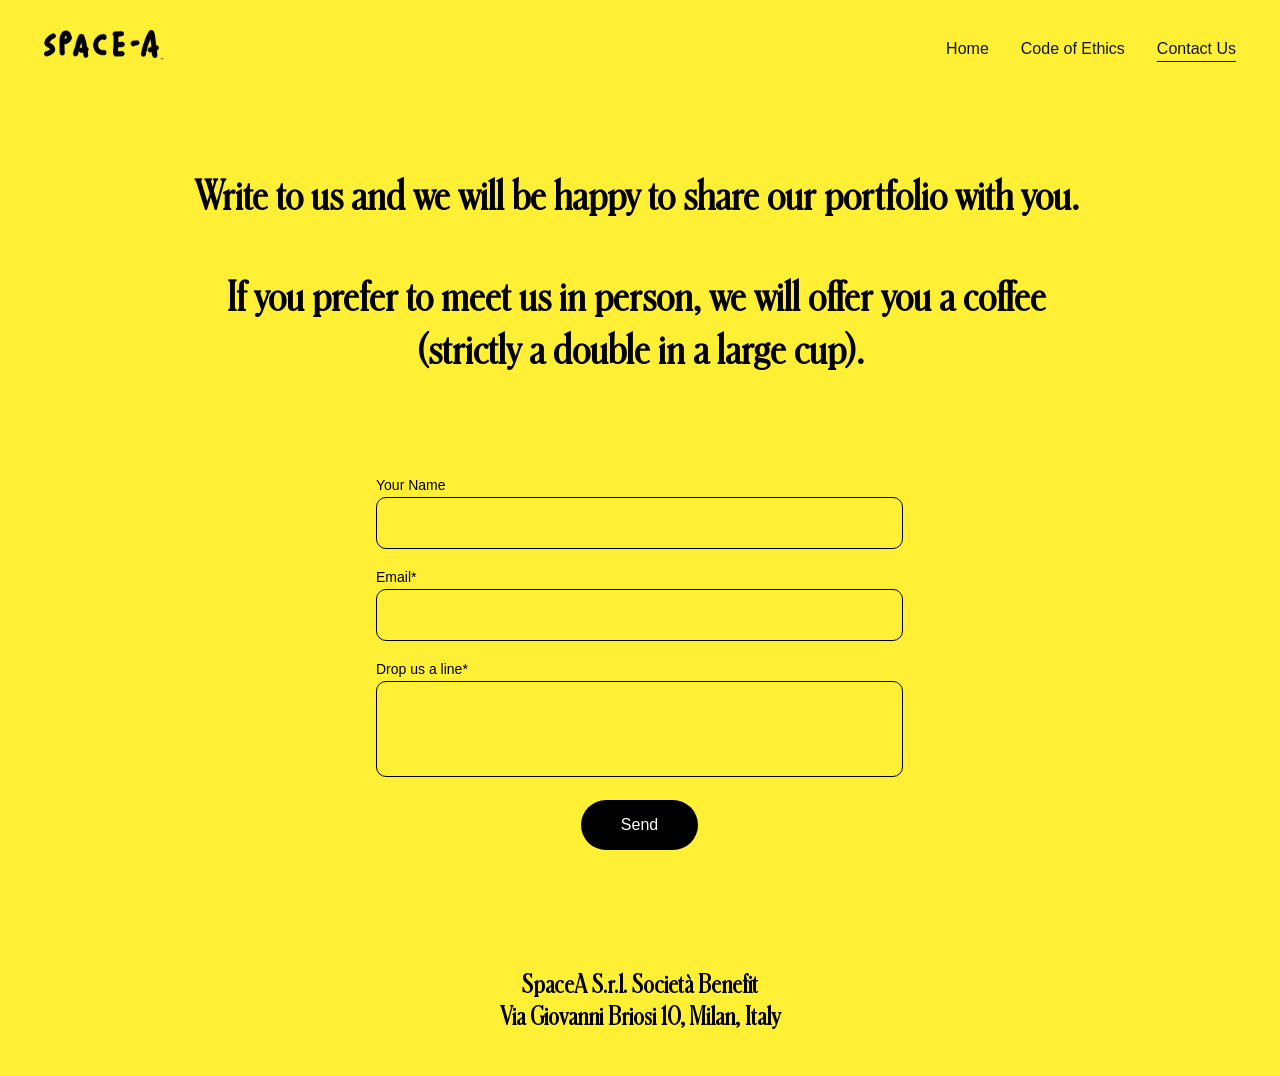
==== commit 1c9f7fcc: "Make the mirror a GitHub Pages-ready static site - New /code-of-ethics page built from the site's ow" ====
--- a/contact-us/index.html
+++ b/contact-us/index.html
@@ -1,14 +1,14 @@
-<!DOCTYPE html><html lang="it"> <head><meta charset="utf-8"><meta name="viewport" content="width=device-width, initial-scale=1.0"><meta name="generator" content="Hostinger Website Builder"><!--[--><title>Contatti - Spacea, Ufficio Multidisciplinare per Arte e Design | SpaceA</title><meta name="description" content="Contattaci per collaborazioni nel campo dell&#39;arte, architettura e design. Siamo uno studio multidisciplinare pronto a esplorare nuove tecnologie e idee innovative. Inviaci un messaggio e scopri come possiamo lavorare insieme per realizzare progetti creativi."><link rel="icon" size="16x16" href="data:;base64,iVBORw0KGgo="><link rel="icon" size="32x32" href="data:;base64,iVBORw0KGgo="><link rel="icon" size="192x192" href="data:;base64,iVBORw0KGgo="><link rel="apple-touch-icon" href="data:;base64,iVBORw0KGgo="><meta content="https://spacea.ai/contact-us" property="og:url"><link rel="canonical" href="https://spacea.ai/contact-us"><meta content="Contatti - Spacea, Ufficio Multidisciplinare per Arte e Design | SpaceA" property="og:title"><meta name="twitter:title" content="Contatti - Spacea, Ufficio Multidisciplinare per Arte e Design | SpaceA"><meta content="website" property="og:type"><meta property="og:description" content="Contattaci per collaborazioni nel campo dell&#39;arte, architettura e design. Siamo uno studio multidisciplinare pronto a esplorare nuove tecnologie e idee innovative. Inviaci un messaggio e scopri come possiamo lavorare insieme per realizzare progetti creativi."><meta name="twitter:description" content="Contattaci per collaborazioni nel campo dell&#39;arte, architettura e design. Siamo uno studio multidisciplinare pronto a esplorare nuove tecnologie e idee innovative. Inviaci un messaggio e scopri come possiamo lavorare insieme per realizzare progetti creativi."><meta property="og:site_name" content="SpaceA"><meta name="keywords" content="spazio, arte, tecnologia"><meta property="og:image"><meta name="twitter:image"><meta content="" property="og:image:alt"><meta content="" name="twitter:image:alt"><meta name="twitter:card" content="summary_large_image"><!----><link rel="preconnect"><!----><!----><!----><!----><!--[--><link rel="alternate" hreflang="x-default" href="https://spacea.ai/contact-us"><!--]--><link href="/assets/cdnzyrosite/u1/google-fonts/font-faces-41bf297a.css" rel="preconnect" crossorigin="true"><link href="/assets/cdnzyrosite/u1/google-fonts/font-faces-41bf297a.css" rel="preload" as="style"><link href="/assets/cdnzyrosite/u1/google-fonts/font-faces-41bf297a.css" rel="stylesheet" referrerpolicy="no-referrer"><!--]--><style>
+<!DOCTYPE html><html lang="it"> <head><meta charset="utf-8"><meta name="viewport" content="width=device-width, initial-scale=1.0"><meta name="generator" content="Hostinger Website Builder"><!--[--><title>Contatti - Spacea, Ufficio Multidisciplinare per Arte e Design | SpaceA</title><meta name="description" content="Contattaci per collaborazioni nel campo dell&#39;arte, architettura e design. Siamo uno studio multidisciplinare pronto a esplorare nuove tecnologie e idee innovative. Inviaci un messaggio e scopri come possiamo lavorare insieme per realizzare progetti creativi."><link rel="icon" size="16x16" href="data:;base64,iVBORw0KGgo="><link rel="icon" size="32x32" href="data:;base64,iVBORw0KGgo="><link rel="icon" size="192x192" href="data:;base64,iVBORw0KGgo="><link rel="apple-touch-icon" href="data:;base64,iVBORw0KGgo="><meta content="https://spacea.ai/contact-us" property="og:url"><link rel="canonical" href="https://spacea.ai/contact-us"><meta content="Contatti - Spacea, Ufficio Multidisciplinare per Arte e Design | SpaceA" property="og:title"><meta name="twitter:title" content="Contatti - Spacea, Ufficio Multidisciplinare per Arte e Design | SpaceA"><meta content="website" property="og:type"><meta property="og:description" content="Contattaci per collaborazioni nel campo dell&#39;arte, architettura e design. Siamo uno studio multidisciplinare pronto a esplorare nuove tecnologie e idee innovative. Inviaci un messaggio e scopri come possiamo lavorare insieme per realizzare progetti creativi."><meta name="twitter:description" content="Contattaci per collaborazioni nel campo dell&#39;arte, architettura e design. Siamo uno studio multidisciplinare pronto a esplorare nuove tecnologie e idee innovative. Inviaci un messaggio e scopri come possiamo lavorare insieme per realizzare progetti creativi."><meta property="og:site_name" content="SpaceA"><meta name="keywords" content="spazio, arte, tecnologia"><meta property="og:image"><meta name="twitter:image"><meta content="" property="og:image:alt"><meta content="" name="twitter:image:alt"><meta name="twitter:card" content="summary_large_image"><!----><link rel="preconnect"><!----><!----><!----><!----><!--[--><link rel="alternate" hreflang="x-default" href="https://spacea.ai/contact-us"><!--]--><link href="../assets/cdnzyrosite/u1/google-fonts/font-faces-41bf297a.css" rel="preconnect" crossorigin="true"><link href="../assets/cdnzyrosite/u1/google-fonts/font-faces-41bf297a.css" rel="preload" as="style"><link href="../assets/cdnzyrosite/u1/google-fonts/font-faces-41bf297a.css" rel="stylesheet" referrerpolicy="no-referrer"><!--]--><style>
 	
 		@font-face {
 			font-family: Schnyder Cond M Light Regular;
-			src: url('/assets/zyrosite/dJoZ94QqkZU4p4O0/Schnyder Cond M Light Regular.woff2') format('woff2');
+			src: url('../assets/zyrosite/dJoZ94QqkZU4p4O0/Schnyder Cond M Light Regular.woff2') format('woff2');
 			font-display: swap;
 		}
 	
 		@font-face {
 			font-family: Neue Helvetica BQ Regular;
-			src: url('/assets/zyrosite/dJoZ94QqkZU4p4O0/Neue Helvetica BQ Regular.woff2') format('woff2');
+			src: url('../assets/zyrosite/dJoZ94QqkZU4p4O0/Neue Helvetica BQ Regular.woff2') format('woff2');
 			font-display: swap;
 		}
 	</style><script>(function(){const postDate = null;
@@ -19,7 +19,7 @@
 			if (postPublishDate && currentDate < postPublishDate) {
 				window.location.replace('/');
 			}
-		})();</script><link rel="stylesheet" href="/_astro-1761032302980/_slug_.C1H1Mh9D.css">
+		})();</script><link rel="stylesheet" href="../_astro-1761032302980/_slug_.C1H1Mh9D.css">
 <style>:root{--color-meteorite-dark: #2f1c6a;--color-meteorite-dark-2: #1F1346;--color-meteorite: #8c85ff;--color-meteorite-light: #d5dfff;--color-primary-dark: #5025d1;--color-primary: #673de6;--color-primary-light: #ebe4ff;--color-primary-charts: #B39EF3;--color-danger-dark: #d63163;--color-danger: #fc5185;--color-danger-light: #ffe8ef;--color-danger-charts: #FEA8C2;--color-warning-dark: #fea419;--color-warning-dark-2: #9F6000;--color-warning-charts: #FFD28C;--color-warning: #ffcd35;--color-warning-light: #fff8e2;--color-success-dark: #008361;--color-success: #00b090;--color-success-light: #def4f0;--color-dark: #1d1e20;--color-gray-dark: #36344d;--color-gray: #727586;--color-gray-border: #dadce0;--color-gray-light: #f2f3f6;--color-light: #fff;--color-azure: #357df9;--color-azure-light: #e3ebf9;--color-azure-dark: #265ab2;--color-indigo: #6366F1;--color-neutral-200: #D8DAE0}.whats-app-bubble{position:fixed;right:20px;bottom:24px;z-index:19;display:flex;cursor:pointer;border-radius:100px;box-shadow:#00000026 0 4px 12px}#wtpQualitySign_fixedCSS,#wtpQualitySign_popupCSS{bottom:10px!important}#wtpQualitySign_fixedCSS{z-index:17!important}#wtpQualitySign_popupCSS{z-index:18!important}
 </style></head> <script type="application/ld+json">{"@context":"https://schema.org/","name":"Contatti - Spacea, Ufficio Multidisciplinare per Arte e Design","url":"https://spacea.ai/contact-us","description":"Contattaci per collaborazioni nel campo dell'arte, architettura e design. Siamo uno studio multidisciplinare pronto a esplorare nuove tecnologie e idee innovative. Inviaci un messaggio e scopri come possiamo lavorare insieme per realizzare progetti creativi.","inLanguage":"it","keywords":["spazio","arte","tecnologia"],"@type":"WebPage"}</script> <body>
 <script>
@@ -35,22 +35,5 @@
   new MutationObserver(purge).observe(document.documentElement, { childList: true, subtree: true });
 })();
 </script>
- <div> <style>astro-island,astro-slot,astro-static-slot{display:contents}</style><script>(()=>{var e=async t=>{await(await t())()};(self.Astro||(self.Astro={})).only=e;window.dispatchEvent(new Event("astro:only"));})();</script><script>(()=>{var A=Object.defineProperty;var g=(i,o,a)=>o in i?A(i,o,{enumerable:!0,configurable:!0,writable:!0,value:a}):i[o]=a;var d=(i,o,a)=>g(i,typeof o!="symbol"?o+"":o,a);{let i={0:t=>m(t),1:t=>a(t),2:t=>new RegExp(t),3:t=>new Date(t),4:t=>new Map(a(t)),5:t=>new Set(a(t)),6:t=>BigInt(t),7:t=>new URL(t),8:t=>new Uint8Array(t),9:t=>new Uint16Array(t),10:t=>new Uint32Array(t),11:t=>1/0*t},o=t=>{let[l,e]=t;return l in i?i[l](e):void 0},a=t=>t.map(o),m=t=>typeof t!="object"||t===null?t:Object.fromEntries(Object.entries(t).map(([l,e])=>[l,o(e)]));class y extends HTMLElement{constructor(){super(...arguments);d(this,"Component");d(this,"hydrator");d(this,"hydrate",async()=>{var b;if(!this.hydrator||!this.isConnected)return;let e=(b=this.parentElement)==null?void 0:b.closest("astro-island[ssr]");if(e){e.addEventListener("astro:hydrate",this.hydrate,{once:!0});return}let c=this.querySelectorAll("astro-slot"),n={},h=this.querySelectorAll("template[data-astro-template]");for(let r of h){let s=r.closest(this.tagName);s!=null&&s.isSameNode(this)&&(n[r.getAttribute("data-astro-template")||"default"]=r.innerHTML,r.remove())}for(let r of c){let s=r.closest(this.tagName);s!=null&&s.isSameNode(this)&&(n[r.getAttribute("name")||"default"]=r.innerHTML)}let p;try{p=this.hasAttribute("props")?m(JSON.parse(this.getAttribute("props"))):{}}catch(r){let s=this.getAttribute("component-url")||"<unknown>",v=this.getAttribute("component-export");throw v&&(s+=` (export ${v})`),console.error(`[hydrate] Error parsing props for component ${s}`,this.getAttribute("props"),r),r}let u;await this.hydrator(this)(this.Component,p,n,{client:this.getAttribute("client")}),this.removeAttribute("ssr"),this.dispatchEvent(new CustomEvent("astro:hydrate"))});d(this,"unmount",()=>{this.isConnected||this.dispatchEvent(new CustomEvent("astro:unmount"))})}disconnectedCallback(){document.removeEventListener("astro:after-swap",this.unmount),document.addEventListener("astro:after-swap",this.unmount,{once:!0})}connectedCallback(){if(!this.hasAttribute("await-children")||document.readyState==="interactive"||document.readyState==="complete")this.childrenConnectedCallback();else{let e=()=>{document.removeEventListener("DOMContentLoaded",e),c.disconnect(),this.childrenConnectedCallback()},c=new MutationObserver(()=>{var n;((n=this.lastChild)==null?void 0:n.nodeType)===Node.COMMENT_NODE&&this.lastChild.nodeValue==="astro:end"&&(this.lastChild.remove(),e())});c.observe(this,{childList:!0}),document.addEventListener("DOMContentLoaded",e)}}async childrenConnectedCallback(){let e=this.getAttribute("before-hydration-url");e&&await import(e),this.start()}async start(){let e=JSON.parse(this.getAttribute("opts")),c=this.getAttribute("client");if(Astro[c]===void 0){window.addEventListener(`astro:${c}`,()=>this.start(),{once:!0});return}try{await Astro[c](async()=>{let n=this.getAttribute("renderer-url"),[h,{default:p}]=await Promise.all([import(this.getAttribute("component-url")),n?import(n):()=>()=>{}]),u=this.getAttribute("component-export")||"default";if(!u.includes("."))this.Component=h[u];else{this.Component=h;for(let f of u.split("."))this.Component=this.Component[f]}return this.hydrator=p,this.hydrate},e,this)}catch(n){console.error(`[astro-island] Error hydrating ${this.getAttribute("component-url")}`,n)}}attributeChangedCallback(){this.hydrate()}}d(y,"observedAttributes",["props"]),customElements.get("astro-island")||customElements.define("astro-island",y)}})();</script><astro-island uid="2eMVD6" component-url="/_astro-1761032302980/ClientHead.BslolIjd.js" component-export="default" renderer-url="/_astro-1761032302980/client.B5QXyxkk.js" props="{&quot;page-noindex&quot;:[0,false],&quot;canonical-url&quot;:[0,&quot;https://spacea.ai/contact-us&quot;],&quot;site-meta&quot;:[0,{&quot;version&quot;:[0,197],&quot;template&quot;:[0,&quot;aigenerated&quot;],&quot;metaTitle&quot;:[0,&quot;SpaceA&quot;],&quot;aiWebsiteType&quot;:[0,&quot;Business&quot;],&quot;defaultLocale&quot;:[0,&quot;system&quot;],&quot;isPrivateModeActive&quot;:[0,false],&quot;demoEcommerceStoreId&quot;:[0,&quot;demo_01G0E9P2R0CFTNBWEEFCEV8EG5&quot;],&quot;shouldAddWWWPrefixToDomain&quot;:[0,false]}],&quot;domain&quot;:[0,&quot;localhost&quot;]}" ssr client="only" opts="{&quot;name&quot;:&quot;ClientHead&quot;,&quot;value&quot;:&quot;vue&quot;}"></astro-island> <script>(()=>{var e=async t=>{await(await t())()};(self.Astro||(self.Astro={})).load=e;window.dispatchEvent(new Event("astro:load"));})();</script><astro-island uid="Z1twlTS" prefix="v1" component-url="/_astro-1761032302980/Page.Cn7FRPB7.js" component-export="default" renderer-url="/_astro-1761032302980/client.B5QXyxkk.js" props="{&quot;pageData&quot;:[0,{&quot;pages&quot;:[0,{&quot;ai-4IhpN&quot;:[0,{&quot;meta&quot;:[0,{&quot;title&quot;:[0,&quot;Contatti - Spacea, Ufficio Multidisciplinare per Arte e Design&quot;],&quot;noindex&quot;:[0,false],&quot;keywords&quot;:[1,[[0,&quot;spazio&quot;],[0,&quot;arte&quot;],[0,&quot;tecnologia&quot;]]],&quot;password&quot;:[0,&quot;&quot;],&quot;ogImageAlt&quot;:[0,&quot;&quot;],&quot;description&quot;:[0,&quot;Contattaci per collaborazioni nel campo dell&#39;arte, architettura e design. Siamo uno studio multidisciplinare pronto a esplorare nuove tecnologie e idee innovative. Inviaci un messaggio e scopri come possiamo lavorare insieme per realizzare progetti creativi.&quot;],&quot;focusKeyword&quot;:[0,&quot;spazio&quot;],&quot;passwordDesign&quot;:[0,&quot;default&quot;],&quot;passwordBackText&quot;:[0,&quot;Torna a&quot;],&quot;passwordButtonText&quot;:[0,&quot;Inserisci&quot;],&quot;passwordHeadingText&quot;:[0,&quot;Zona ospiti&quot;],&quot;passwordSubheadingText&quot;:[0,&quot;Inserisci la password per accedere alla pagina&quot;],&quot;passwordPlaceholderText&quot;:[0,&quot;Inserisci password&quot;]}],&quot;name&quot;:[0,&quot;Contact Us&quot;],&quot;slug&quot;:[0,&quot;contact-us&quot;],&quot;type&quot;:[0,&quot;default&quot;],&quot;blocks&quot;:[1,[[0,&quot;ai-gTvKvW&quot;]]]}],&quot;ai-9kRg7&quot;:[0,{&quot;meta&quot;:[0,{&quot;title&quot;:[0,&quot;Servizi di design e architettura innovativa per aziende&quot;],&quot;keywords&quot;:[1,[[0,&quot;design&quot;],[0,&quot;architettura&quot;],[0,&quot;nuove tecnologie&quot;]]],&quot;description&quot;:[0,&quot;Scopri i nostri servizi multidisciplinari in arte, architettura, design e nuove tecnologie. Spacea è il tuo partner ideale per progetti creativi e innovativi. Contattaci per trasformare le tue idee in realtà e dare vita a spazi unici e funzionali.&quot;],&quot;focusKeyword&quot;:[0,&quot;design&quot;]}],&quot;name&quot;:[0,&quot;Servizi&quot;],&quot;slug&quot;:[0,&quot;servizi&quot;],&quot;type&quot;:[0,&quot;default&quot;],&quot;blocks&quot;:[1,[[0,&quot;ai-a6Oa0O&quot;],[0,&quot;ai-RY48KY&quot;],[0,&quot;ai-Us3nJC&quot;]]]}],&quot;ai-hp6Bo&quot;:[0,{&quot;meta&quot;:[0,{&quot;title&quot;:[0,&quot;SpaceA: Arte, Architettura e Nuove tecnologie&quot;],&quot;keywords&quot;:[1,[[0,&quot;architettura&quot;],[0,&quot;design innovativo&quot;],[0,&quot;arte&quot;]]],&quot;description&quot;:[0,&quot;Scopri Spacea, un ufficio multidisciplinare dedicato all&#39;arte, architettura, intelligenza artificiale e design. Offriamo soluzioni innovative e creative per progetti unici e all&#39;avanguardia. Unisciti a noi per esplorare nuove tecnologie e idee straordinarie.&quot;],&quot;focusKeyword&quot;:[0,&quot;architettura&quot;]}],&quot;name&quot;:[0,&quot;Home&quot;],&quot;slug&quot;:[0,&quot;home&quot;],&quot;type&quot;:[0,&quot;default&quot;],&quot;blocks&quot;:[1,[[0,&quot;ai-b1Jqvy&quot;],[0,&quot;ai-AAzS5V&quot;],[0,&quot;zbncci&quot;],[0,&quot;ztB6-m&quot;]]]}],&quot;ai-odWTC&quot;:[0,{&quot;meta&quot;:[0,{&quot;title&quot;:[0,&quot;Progetti innovativi in arte, architettura e design&quot;],&quot;keywords&quot;:[1,[[0,&quot;arte&quot;],[0,&quot;architettura&quot;],[0,&quot;design&quot;],[0,&quot;nuove tecnologie&quot;]]],&quot;description&quot;:[0,&quot;Scopri i nostri progetti multidisciplinari che uniscono arte, architettura, design e nuove tecnologie. Spacea è il tuo partner ideale per realizzare idee creative e innovative nel mondo contemporaneo.&quot;],&quot;focusKeyword&quot;:[0,&quot;arte&quot;]}],&quot;name&quot;:[0,&quot;Progetti&quot;],&quot;slug&quot;:[0,&quot;progetti&quot;],&quot;type&quot;:[0,&quot;default&quot;],&quot;blocks&quot;:[1,[[0,&quot;z_QdXQ&quot;]]]}]}],&quot;blocks&quot;:[0,{&quot;header&quot;:[0,{&quot;type&quot;:[0,&quot;BlockNavigation&quot;],&quot;mobile&quot;:[0,{&quot;height&quot;:[0,70],&quot;logoHeight&quot;:[0,22]}],&quot;desktop&quot;:[0,{&quot;height&quot;:[0,97],&quot;logoHeight&quot;:[0,37]}],&quot;settings&quot;:[0,{&quot;styles&quot;:[0,{&quot;width&quot;:[0,&quot;1240px&quot;],&quot;padding&quot;:[0,&quot;30px 16px 30px 16px&quot;],&quot;m-padding&quot;:[0,&quot;24px 16px 24px 16px&quot;],&quot;logo-width&quot;:[0,&quot;138px&quot;],&quot;cartIconSize&quot;:[0,&quot;24px&quot;],&quot;link-spacing&quot;:[0,&quot;32px&quot;],&quot;m-logo-width&quot;:[0,&quot;80.5625px&quot;],&quot;m-link-spacing&quot;:[0,&quot;20px&quot;],&quot;element-spacing&quot;:[0,&quot;32px&quot;],&quot;contrastBackgroundColor&quot;:[0,&quot;rgb(247, 228, 0)&quot;]}],&quot;cartText&quot;:[0,&quot;&quot;],&quot;isSticky&quot;:[0,true],&quot;showLogo&quot;:[0,true],&quot;headerLayout&quot;:[0,&quot;desktop-1&quot;],&quot;isCartVisible&quot;:[0,true],&quot;logoImagePath&quot;:[0,&quot;logo-sito-Yyv9RJy6vXhZXEE0.png&quot;],&quot;mHeaderLayout&quot;:[0,&quot;mobile-1&quot;],&quot;logoImageOrigin&quot;:[0,&quot;assets&quot;],&quot;mobileLinksAlignment&quot;:[0,&quot;right&quot;]}],&quot;zindexes&quot;:[1,[]],&quot;background&quot;:[0,{&quot;color&quot;:[0,&quot;rgb(255, 240, 53)&quot;],&quot;current&quot;:[0,&quot;color&quot;],&quot;isTransparent&quot;:[0,false]}],&quot;components&quot;:[1,[]],&quot;fontWeight&quot;:[0,400],&quot;logoAspectRatio&quot;:[0,3.801111111111111],&quot;navLinkTextColor&quot;:[0,&quot;#0d141a&quot;],&quot;navLinkTextColorHover&quot;:[0,&quot;#0d141a&quot;]}],&quot;ai-gTvKvW&quot;:[0,{&quot;type&quot;:[0,&quot;BlockLayout&quot;],&quot;mobile&quot;:[0,{&quot;minHeight&quot;:[0,998]}],&quot;desktop&quot;:[0,{&quot;minHeight&quot;:[0,978]}],&quot;settings&quot;:[0,{&quot;styles&quot;:[0,{&quot;block-padding&quot;:[0,&quot;16px 0 16px 0&quot;],&quot;m-block-padding&quot;:[0,&quot;16px&quot;]}]}],&quot;zindexes&quot;:[1,[[0,&quot;ai-kKRSuf&quot;],[0,&quot;zikYo1&quot;],[0,&quot;zUFomZ&quot;]]],&quot;attachment&quot;:[0,&quot;fixed&quot;],&quot;background&quot;:[0,{&quot;color&quot;:[0,&quot;rgb(255, 240, 53)&quot;],&quot;current&quot;:[0,&quot;color&quot;],&quot;gradient&quot;:[0,{&quot;angle&quot;:[0,135],&quot;colors&quot;:[1,[[0,{&quot;value&quot;:[0,&quot;#2D236D&quot;]}],[0,{&quot;value&quot;:[0,&quot;rgb(143, 17, 168)&quot;]}]]],&quot;isAnimated&quot;:[0,false]}],&quot;overlay-opacity&quot;:[0,&quot;0.90&quot;]}],&quot;components&quot;:[1,[[0,&quot;ai-kKRSuf&quot;],[0,&quot;zikYo1&quot;],[0,&quot;zUFomZ&quot;]]],&quot;initialBlockId&quot;:[0,&quot;z9Zdfh&quot;]}]}],&quot;elements&quot;:[0,{&quot;zUFomZ&quot;:[0,{&quot;type&quot;:[0,&quot;GridTextBox&quot;],&quot;mobile&quot;:[0,{&quot;top&quot;:[0,933],&quot;left&quot;:[0,0],&quot;width&quot;:[0,328],&quot;height&quot;:[0,40]}],&quot;content&quot;:[0,&quot;&lt;h1 dir=\&quot;auto\&quot; style=\&quot;color: rgb(0, 0, 0); --lineHeightMobile: 1.3; --lineHeightDesktop: 1.3; --fontSizeMobile: 16px; --fontSizeDesktop: 24px\&quot;&gt;&lt;span style=\&quot;font-family: Schnyder\\ Cond\\ M\\ Light\\ Regular; font-weight: 700\&quot;&gt;&lt;strong&gt;SpaceA S.r.l. Società Benefit&lt;/strong&gt;&lt;/span&gt;&lt;br&gt;&lt;span style=\&quot;font-family: Schnyder\\ Cond\\ M\\ Light\\ Regular; font-weight: 700\&quot;&gt;&lt;strong&gt;Via Giovanni Briosi 10, Milan, Italy&lt;/strong&gt;&lt;/span&gt;&lt;/h1&gt;&quot;],&quot;desktop&quot;:[0,{&quot;top&quot;:[0,872],&quot;left&quot;:[0,0],&quot;width&quot;:[0,1224],&quot;height&quot;:[0,64]}],&quot;settings&quot;:[0,{&quot;styles&quot;:[0,{&quot;text&quot;:[0,&quot;center&quot;],&quot;align&quot;:[0,&quot;flex-start&quot;],&quot;justify&quot;:[0,&quot;flex-start&quot;],&quot;m-element-margin&quot;:[0,&quot;0 0 16px 0&quot;]}]}],&quot;animation&quot;:[0,{&quot;name&quot;:[0,&quot;slide&quot;],&quot;type&quot;:[0,&quot;global&quot;]}],&quot;initialElementId&quot;:[0,&quot;zv4dFo&quot;]}],&quot;zikYo1&quot;:[0,{&quot;type&quot;:[0,&quot;GridTextBox&quot;],&quot;mobile&quot;:[0,{&quot;top&quot;:[0,40],&quot;left&quot;:[0,0],&quot;width&quot;:[0,328],&quot;height&quot;:[0,368]}],&quot;content&quot;:[0,&quot;&lt;h1 style=\&quot;color: rgb(0, 0, 0); --lineHeightMobile: 1.3; --lineHeightDesktop: 1.3; --fontSizeMobile: 30px; --fontSizeDesktop: 40px\&quot; dir=\&quot;auto\&quot;&gt;&lt;span style=\&quot;font-family: Schnyder\\ Cond\\ M\\ Light\\ Regular; font-weight: 700\&quot;&gt;&lt;strong&gt;Write to us and we will be happy to share our portfolio with you. &lt;/strong&gt;&lt;/span&gt;&lt;/h1&gt;&lt;h1 style=\&quot;color: rgb(0, 0, 0); --lineHeightMobile: 1.3; --lineHeightDesktop: 1.3; --fontSizeMobile: 30px; --fontSizeDesktop: 40px\&quot; dir=\&quot;auto\&quot;&gt;&lt;span style=\&quot;font-family: Schnyder\\ Cond\\ M\\ Light\\ Regular; font-weight: 700\&quot;&gt;&lt;strong&gt;If you prefer to meet us in person, we will offer you a coffee &lt;/strong&gt;&lt;/span&gt;&lt;br&gt;&lt;span style=\&quot;font-family: Schnyder\\ Cond\\ M\\ Light\\ Regular; font-weight: 700\&quot;&gt;&lt;strong&gt;(strictly a double in a large cup).&lt;/strong&gt;&lt;/span&gt;&lt;/h1&gt;&quot;],&quot;desktop&quot;:[0,{&quot;top&quot;:[0,73],&quot;left&quot;:[0,0],&quot;width&quot;:[0,1224],&quot;height&quot;:[0,207]}],&quot;settings&quot;:[0,{&quot;styles&quot;:[0,{&quot;text&quot;:[0,&quot;center&quot;],&quot;align&quot;:[0,&quot;flex-start&quot;],&quot;justify&quot;:[0,&quot;flex-start&quot;],&quot;m-element-margin&quot;:[0,&quot;0 0 16px 0&quot;]}]}],&quot;animation&quot;:[0,{&quot;name&quot;:[0,&quot;slide&quot;],&quot;type&quot;:[0,&quot;global&quot;]}],&quot;initialElementId&quot;:[0,&quot;zv4dFo&quot;]}],&quot;ai-kKRSuf&quot;:[0,{&quot;type&quot;:[0,&quot;GridForm&quot;],&quot;formId&quot;:[0,&quot;Contact form&quot;],&quot;mobile&quot;:[0,{&quot;top&quot;:[0,440],&quot;left&quot;:[0,14],&quot;width&quot;:[0,299],&quot;height&quot;:[0,458]}],&quot;desktop&quot;:[0,{&quot;top&quot;:[0,344],&quot;left&quot;:[0,316],&quot;width&quot;:[0,591],&quot;height&quot;:[0,444],&quot;inputTextSize&quot;:[0,16],&quot;labelTextSize&quot;:[0,14],&quot;formElementsVerticalSpacing&quot;:[0,16]}],&quot;settings&quot;:[0,{&quot;theme&quot;:[0,&quot;light&quot;],&quot;schema&quot;:[1,[[0,{&quot;id&quot;:[0,&quot;firstName&quot;],&quot;svg&quot;:[0,&quot;align-left-short&quot;],&quot;name&quot;:[0,&quot;Your Name&quot;],&quot;type&quot;:[0,&quot;GridInput&quot;],&quot;fieldType&quot;:[0,&quot;short-answer&quot;],&quot;inputLabel&quot;:[0,&quot;Your Name&quot;],&quot;validation&quot;:[1,[[1,[[0,&quot;optional&quot;]]]]],&quot;placeholder&quot;:[0,&quot;&quot;],&quot;validationType&quot;:[0,&quot;text&quot;],&quot;validation-messages&quot;:[0,{&quot;required&quot;:[0,&quot;Nome è obbligatorio&quot;]}]}],[0,{&quot;id&quot;:[0,&quot;email&quot;],&quot;svg&quot;:[0,&quot;align-left-short&quot;],&quot;name&quot;:[0,&quot;Email&quot;],&quot;type&quot;:[0,&quot;GridInput&quot;],&quot;fieldType&quot;:[0,&quot;short-answer&quot;],&quot;inputLabel&quot;:[0,&quot;Email&quot;],&quot;validation&quot;:[1,[[1,[[0,&quot;bail&quot;]]],[1,[[0,&quot;email&quot;]]],[1,[[0,&quot;required&quot;]]]]],&quot;placeholder&quot;:[0,&quot;&quot;],&quot;validationType&quot;:[0,&quot;email&quot;],&quot;validation-messages&quot;:[0,{&quot;email&quot;:[0,&quot;Please enter a valid email address&quot;],&quot;required&quot;:[0,&quot;This field is required&quot;]}]}],[0,{&quot;id&quot;:[0,&quot;message&quot;],&quot;svg&quot;:[0,&quot;align-left&quot;],&quot;tag&quot;:[0,&quot;textarea&quot;],&quot;name&quot;:[0,&quot;Drop us a line&quot;],&quot;type&quot;:[0,&quot;GridInput&quot;],&quot;inputLabel&quot;:[0,&quot;Drop us a line&quot;],&quot;validation&quot;:[1,[[1,[[0,&quot;required&quot;]]]]],&quot;placeholder&quot;:[0,&quot;&quot;],&quot;validationType&quot;:[0,&quot;text&quot;],&quot;validation-messages&quot;:[0,{&quot;required&quot;:[0,&quot;This field is required&quot;]}]}]]],&quot;styles&quot;:[0,{&quot;justify&quot;:[0,&quot;center&quot;],&quot;formSpacing&quot;:[0,&quot;22px 10px&quot;],&quot;m-element-margin&quot;:[0,&quot;0 0 16px 0&quot;]}],&quot;successMessage&quot;:[0,&quot;Messaggio inviato con successo&quot;]}],&quot;animation&quot;:[0,{&quot;name&quot;:[0,&quot;slide&quot;],&quot;type&quot;:[0,&quot;global&quot;]}],&quot;formPadding&quot;:[0,32],&quot;inputFillColor&quot;:[0,&quot;rgb(255, 240, 53)&quot;],&quot;inputTextColor&quot;:[0,&quot;rgb(0, 0, 0)&quot;],&quot;labelTextColor&quot;:[0,&quot;rgb(0, 0, 0)&quot;],&quot;formBorderColor&quot;:[0,&quot;rgb(255, 240, 53)&quot;],&quot;formBorderWidth&quot;:[0,0],&quot;innerBackground&quot;:[0,{&quot;color&quot;:[0,&quot;rgb(255, 240, 53)&quot;],&quot;image&quot;:[0,&quot;&quot;],&quot;current&quot;:[0,&quot;&quot;]}],&quot;formBorderRadius&quot;:[0,20],&quot;initialElementId&quot;:[0,&quot;zvrUvI&quot;],&quot;inputBorderColor&quot;:[0,&quot;rgb(0, 0, 0)&quot;],&quot;inputBorderWidth&quot;:[0,1],&quot;submitButtonData&quot;:[0,{&quot;type&quot;:[0,&quot;GridButton&quot;],&quot;content&quot;:[0,&quot;Send&quot;],&quot;settings&quot;:[0,{&quot;type&quot;:[0,&quot;primary&quot;],&quot;styles&quot;:[0,{&quot;align&quot;:[0,&quot;center&quot;],&quot;justify&quot;:[0,&quot;center&quot;],&quot;position&quot;:[0,&quot;8/8/9/10&quot;]}],&quot;isFormButton&quot;:[0,true]}]}],&quot;inputBorderRadius&quot;:[0,10],&quot;formBackgroundColor&quot;:[0,&quot;rgb(255, 240, 53)&quot;],&quot;inputFillColorHover&quot;:[0,&quot;#ffffff&quot;],&quot;inputTextColorHover&quot;:[0,&quot;#0d141a&quot;],&quot;inputBorderColorHover&quot;:[0,&quot;#0d141a&quot;],&quot;submitButtonFontColor&quot;:[0,&quot;#ffffff&quot;],&quot;submitButtonBorderColor&quot;:[0,&quot;#0d141a&quot;],&quot;submitButtonBorderRadius&quot;:[0,50],&quot;submitButtonFontColorHover&quot;:[0,&quot;#ffffff&quot;],&quot;submitButtonBackgroundColor&quot;:[0,&quot;rgb(0, 0, 0)&quot;],&quot;submitButtonBorderColorHover&quot;:[0,&quot;#0d141a&quot;],&quot;submitButtonBackgroundColorHover&quot;:[0,&quot;#2D236D&quot;]}]}],&quot;nav&quot;:[1,[[0,{&quot;isHidden&quot;:[0,false],&quot;linkType&quot;:[0,&quot;Page&quot;],&quot;subItems&quot;:[1,[]],&quot;navItemId&quot;:[0,&quot;qmB_2n&quot;],&quot;linkedPageId&quot;:[0,&quot;ai-hp6Bo&quot;]}],[0,{&quot;rel&quot;:[0,&quot;&quot;],&quot;href&quot;:[0,&quot;/assets/zyrosite/dJoZ94QqkZU4p4O0/spacea-s.r.l.-societa-benefit---codice-etico-Aq2GGr16oQtn3G0O.pdf&quot;],&quot;name&quot;:[0,&quot;Code of Ethics&quot;],&quot;target&quot;:[0,&quot;_self&quot;],&quot;isHidden&quot;:[0,false],&quot;linkType&quot;:[0,&quot;Link&quot;],&quot;subItems&quot;:[1,[]],&quot;navItemId&quot;:[0,&quot;z8Ei2W&quot;],&quot;innerLinkType&quot;:[0,&quot;download&quot;],&quot;innerLinkPageId&quot;:[0,&quot;&quot;]}],[0,{&quot;isHidden&quot;:[0,true],&quot;linkType&quot;:[0,&quot;Page&quot;],&quot;subItems&quot;:[1,[]],&quot;navItemId&quot;:[0,&quot;Ghrnb-&quot;],&quot;linkedPageId&quot;:[0,&quot;ai-9kRg7&quot;]}],[0,{&quot;isHidden&quot;:[0,true],&quot;linkType&quot;:[0,&quot;Page&quot;],&quot;subItems&quot;:[1,[]],&quot;navItemId&quot;:[0,&quot;rG4SGY&quot;],&quot;linkedPageId&quot;:[0,&quot;ai-odWTC&quot;]}],[0,{&quot;isHidden&quot;:[0,false],&quot;linkType&quot;:[0,&quot;Page&quot;],&quot;subItems&quot;:[1,[]],&quot;navItemId&quot;:[0,&quot;QcGCPX&quot;],&quot;linkedPageId&quot;:[0,&quot;ai-4IhpN&quot;]}]]],&quot;currentLocale&quot;:[0,&quot;system&quot;],&quot;homePageId&quot;:[0,&quot;ai-hp6Bo&quot;],&quot;cookieBannerAcceptText&quot;:[0],&quot;cookieBannerDisclaimer&quot;:[0],&quot;cookieBannerDeclineText&quot;:[0],&quot;blogReadingTimeText&quot;:[0],&quot;metaTitle&quot;:[0],&quot;meta&quot;:[0,{&quot;version&quot;:[0,197],&quot;template&quot;:[0,&quot;aigenerated&quot;],&quot;metaTitle&quot;:[0,&quot;SpaceA&quot;],&quot;aiWebsiteType&quot;:[0,&quot;Business&quot;],&quot;defaultLocale&quot;:[0,&quot;system&quot;],&quot;isPrivateModeActive&quot;:[0,false],&quot;demoEcommerceStoreId&quot;:[0,&quot;demo_01G0E9P2R0CFTNBWEEFCEV8EG5&quot;],&quot;shouldAddWWWPrefixToDomain&quot;:[0,false]}],&quot;forms&quot;:[0,{&quot;Contact form&quot;:[0,{&quot;token&quot;:[0,&quot;Yan1R9EDGnhp8pJzGkb3mPpg8vam0nEq&quot;]}],&quot;Contact form 3&quot;:[0,{&quot;token&quot;:[0,&quot;m5K889Or5ZSG3RqvNQXPm7L84ODAGWDk&quot;]}]}],&quot;styles&quot;:[0,{&quot;h1&quot;:[0,{&quot;font-size&quot;:[0,&quot;64px&quot;],&quot;font-style&quot;:[0,&quot;normal&quot;],&quot;font-family&quot;:[0,&quot;var(--font-primary)&quot;],&quot;font-weight&quot;:[0,600],&quot;line-height&quot;:[0,&quot;1.3&quot;],&quot;m-font-size&quot;:[0,&quot;40px&quot;],&quot;letter-spacing&quot;:[0,0],&quot;text-transform&quot;:[0,&quot;none&quot;],&quot;text-decoration&quot;:[0,&quot;none&quot;]}],&quot;h2&quot;:[0,{&quot;font-size&quot;:[0,&quot;56px&quot;],&quot;font-style&quot;:[0,&quot;normal&quot;],&quot;font-family&quot;:[0,&quot;var(--font-primary)&quot;],&quot;font-weight&quot;:[0,600],&quot;line-height&quot;:[0,&quot;1.3&quot;],&quot;m-font-size&quot;:[0,&quot;36px&quot;],&quot;letter-spacing&quot;:[0,0],&quot;text-transform&quot;:[0,&quot;none&quot;],&quot;text-decoration&quot;:[0,&quot;none&quot;]}],&quot;h3&quot;:[0,{&quot;font-size&quot;:[0,&quot;48px&quot;],&quot;font-style&quot;:[0,&quot;normal&quot;],&quot;font-family&quot;:[0,&quot;var(--font-primary)&quot;],&quot;font-weight&quot;:[0,600],&quot;line-height&quot;:[0,&quot;1.3&quot;],&quot;m-font-size&quot;:[0,&quot;32px&quot;],&quot;letter-spacing&quot;:[0,0],&quot;text-transform&quot;:[0,&quot;none&quot;],&quot;text-decoration&quot;:[0,&quot;none&quot;]}],&quot;h4&quot;:[0,{&quot;font-size&quot;:[0,&quot;40px&quot;],&quot;font-style&quot;:[0,&quot;normal&quot;],&quot;font-family&quot;:[0,&quot;var(--font-primary)&quot;],&quot;font-weight&quot;:[0,600],&quot;line-height&quot;:[0,&quot;1.3&quot;],&quot;m-font-size&quot;:[0,&quot;24px&quot;],&quot;letter-spacing&quot;:[0,0],&quot;text-transform&quot;:[0,&quot;none&quot;],&quot;text-decoration&quot;:[0,&quot;none&quot;]}],&quot;h5&quot;:[0,{&quot;font-size&quot;:[0,&quot;26px&quot;],&quot;font-style&quot;:[0,&quot;normal&quot;],&quot;font-family&quot;:[0,&quot;var(--font-primary)&quot;],&quot;font-weight&quot;:[0,600],&quot;line-height&quot;:[0,&quot;1.3&quot;],&quot;m-font-size&quot;:[0,&quot;20px&quot;],&quot;letter-spacing&quot;:[0,0],&quot;text-transform&quot;:[0,&quot;none&quot;],&quot;text-decoration&quot;:[0,&quot;none&quot;]}],&quot;h6&quot;:[0,{&quot;font-size&quot;:[0,&quot;18px&quot;],&quot;font-style&quot;:[0,&quot;normal&quot;],&quot;font-family&quot;:[0,&quot;var(--font-primary)&quot;],&quot;font-weight&quot;:[0,600],&quot;line-height&quot;:[0,&quot;1.3&quot;],&quot;m-font-size&quot;:[0,&quot;18px&quot;],&quot;letter-spacing&quot;:[0,0],&quot;text-transform&quot;:[0,&quot;none&quot;],&quot;text-decoration&quot;:[0,&quot;none&quot;]}],&quot;body&quot;:[0,{&quot;font-size&quot;:[0,&quot;16px&quot;],&quot;font-style&quot;:[0,&quot;normal&quot;],&quot;font-family&quot;:[0,&quot;var(--font-secondary)&quot;],&quot;font-weight&quot;:[0,400],&quot;line-height&quot;:[0,&quot;1.5&quot;],&quot;m-font-size&quot;:[0,&quot;16px&quot;],&quot;letter-spacing&quot;:[0,&quot;normal&quot;],&quot;text-transform&quot;:[0,&quot;none&quot;],&quot;text-decoration&quot;:[0,&quot;none&quot;]}],&quot;font&quot;:[0,{&quot;primary&quot;:[0,&quot;&#39;Montserrat&#39;, sans-serif&quot;],&quot;secondary&quot;:[0,&quot;&#39;Montserrat&#39;, sans-serif&quot;]}],&quot;nav-link&quot;:[0,{&quot;color&quot;:[0,&quot;#0d141a&quot;],&quot;font-size&quot;:[0,&quot;16px&quot;],&quot;font-style&quot;:[0,&quot;normal&quot;],&quot;color-hover&quot;:[0,&quot;#0d141a&quot;],&quot;font-family&quot;:[0,&quot;var(--font-secondary)&quot;],&quot;font-weight&quot;:[0,400],&quot;line-height&quot;:[0,&quot;1.5&quot;],&quot;m-font-size&quot;:[0,&quot;16px&quot;],&quot;letter-spacing&quot;:[0,&quot;normal&quot;],&quot;text-transform&quot;:[0,&quot;none&quot;],&quot;text-decoration&quot;:[0,&quot;none&quot;]}],&quot;body-large&quot;:[0,{&quot;font-size&quot;:[0,&quot;18px&quot;],&quot;font-style&quot;:[0,&quot;normal&quot;],&quot;font-family&quot;:[0,&quot;var(--font-secondary)&quot;],&quot;font-weight&quot;:[0,400],&quot;line-height&quot;:[0,&quot;1.5&quot;],&quot;m-font-size&quot;:[0,&quot;18px&quot;],&quot;letter-spacing&quot;:[0,&quot;normal&quot;],&quot;text-transform&quot;:[0,&quot;none&quot;],&quot;text-decoration&quot;:[0,&quot;none&quot;]}],&quot;body-small&quot;:[0,{&quot;font-size&quot;:[0,&quot;14px&quot;],&quot;font-style&quot;:[0,&quot;normal&quot;],&quot;font-family&quot;:[0,&quot;var(--font-secondary)&quot;],&quot;font-weight&quot;:[0,500],&quot;line-height&quot;:[0,&quot;1.5&quot;],&quot;m-font-size&quot;:[0,&quot;14px&quot;],&quot;letter-spacing&quot;:[0,&quot;normal&quot;],&quot;text-transform&quot;:[0,&quot;uppercase&quot;],&quot;text-decoration&quot;:[0,&quot;none&quot;]}],&quot;grid-button-primary&quot;:[0,{&quot;font-size&quot;:[0,&quot;16px&quot;],&quot;padding-x&quot;:[0,&quot;40px&quot;],&quot;padding-y&quot;:[0,&quot;16px&quot;],&quot;font-color&quot;:[0,&quot;#ffffff&quot;],&quot;font-style&quot;:[0,&quot;normal&quot;],&quot;border-null&quot;:[0,&quot;&quot;],&quot;font-family&quot;:[0,&quot;var(--font-secondary)&quot;],&quot;font-weight&quot;:[0,400],&quot;line-height&quot;:[0,&quot;normal&quot;],&quot;m-font-size&quot;:[0,&quot;16px&quot;],&quot;m-padding-x&quot;:[0,&quot;36px&quot;],&quot;m-padding-y&quot;:[0,&quot;14px&quot;],&quot;box-shadow-x&quot;:[0,&quot;0px&quot;],&quot;box-shadow-y&quot;:[0,&quot;0px&quot;],&quot;border-radius&quot;:[0,999],&quot;letter-spacing&quot;:[0,&quot;normal&quot;],&quot;text-transform&quot;:[0,&quot;none&quot;],&quot;box-shadow-blur&quot;:[0,&quot;0px&quot;],&quot;box-shadow-null&quot;:[0,&quot;&quot;],&quot;text-decoration&quot;:[0,&quot;none&quot;],&quot;background-color&quot;:[0,&quot;rgb(0, 0, 0)&quot;],&quot;box-shadow-color&quot;:[0,&quot;rgba(0, 0, 0, 0)&quot;],&quot;border-null-hover&quot;:[0,&quot;&quot;],&quot;box-shadow-spread&quot;:[0,&quot;0px&quot;],&quot;box-shadow-x-hover&quot;:[0,&quot;0px&quot;],&quot;box-shadow-y-hover&quot;:[0,&quot;0px&quot;],&quot;transition-duration&quot;:[0,&quot;0.2s&quot;],&quot;background-color-null&quot;:[0,&quot;&quot;],&quot;box-shadow-blur-hover&quot;:[0,&quot;0px&quot;],&quot;box-shadow-null-hover&quot;:[0,&quot;&quot;],&quot;background-color-hover&quot;:[0,&quot;rgb(29, 30, 32)&quot;],&quot;box-shadow-color-hover&quot;:[0,&quot;0px&quot;],&quot;box-shadow-spread-hover&quot;:[0,&quot;0px&quot;],&quot;transition-timing-function&quot;:[0,&quot;ease&quot;],&quot;background-color-null-hover&quot;:[0,&quot;&quot;]}],&quot;grid-button-secondary&quot;:[0,{&quot;font-size&quot;:[0,&quot;16px&quot;],&quot;padding-x&quot;:[0,&quot;40px&quot;],&quot;padding-y&quot;:[0,&quot;16px&quot;],&quot;font-color&quot;:[0,&quot;rgb(0, 0, 0)&quot;],&quot;font-style&quot;:[0,&quot;normal&quot;],&quot;border-null&quot;:[0,&quot;&quot;],&quot;font-family&quot;:[0,&quot;var(--font-secondary)&quot;],&quot;font-weight&quot;:[0,400],&quot;line-height&quot;:[0,&quot;normal&quot;],&quot;m-font-size&quot;:[0,&quot;16px&quot;],&quot;m-padding-x&quot;:[0,&quot;36px&quot;],&quot;m-padding-y&quot;:[0,&quot;14px&quot;],&quot;box-shadow-x&quot;:[0,&quot;0px&quot;],&quot;box-shadow-y&quot;:[0,&quot;0px&quot;],&quot;border-radius&quot;:[0,999],&quot;letter-spacing&quot;:[0,&quot;normal&quot;],&quot;text-transform&quot;:[0,&quot;none&quot;],&quot;box-shadow-blur&quot;:[0,&quot;0px&quot;],&quot;box-shadow-null&quot;:[0,&quot;&quot;],&quot;text-decoration&quot;:[0,&quot;none&quot;],&quot;background-color&quot;:[0,&quot;white&quot;],&quot;box-shadow-color&quot;:[0,&quot;rgba(0, 0, 0, 0)&quot;],&quot;border-null-hover&quot;:[0,&quot;&quot;],&quot;box-shadow-spread&quot;:[0,&quot;0px&quot;],&quot;box-shadow-x-hover&quot;:[0,&quot;0px&quot;],&quot;box-shadow-y-hover&quot;:[0,&quot;0px&quot;],&quot;transition-duration&quot;:[0,&quot;0.2s&quot;],&quot;background-color-null&quot;:[0,&quot;&quot;],&quot;box-shadow-blur-hover&quot;:[0,&quot;0px&quot;],&quot;box-shadow-null-hover&quot;:[0,&quot;&quot;],&quot;background-color-hover&quot;:[0,&quot;rgb(240, 240, 240)&quot;],&quot;box-shadow-color-hover&quot;:[0,&quot;0px&quot;],&quot;box-shadow-spread-hover&quot;:[0,&quot;0px&quot;],&quot;transition-timing-function&quot;:[0,&quot;ease&quot;],&quot;background-color-null-hover&quot;:[0,&quot;&quot;]}]}],&quot;domain&quot;:[0,&quot;localhost&quot;],&quot;siteId&quot;:[0,&quot;dJoZ94QqkZU4p4O0&quot;],&quot;ecommerceShoppingCart&quot;:[0],&quot;blogCategories&quot;:[0,{}],&quot;languageSwitcherLanguages&quot;:[1,[]],&quot;currentPageId&quot;:[0,&quot;ai-4IhpN&quot;],&quot;productId&quot;:[0],&quot;languageKeys&quot;:[1,[[0,&quot;system&quot;]]],&quot;isDynamicProductPageEnabled&quot;:[0,false],&quot;buildDate&quot;:[0,&quot;1761032317786&quot;]}],&quot;productData&quot;:[0]}" ssr client="load" opts="{&quot;name&quot;:&quot;PageComponent&quot;,&quot;value&quot;:true}" await-children><!--[--><main style="--h1-font-size:64px;--h1-font-style:normal;--h1-font-family:var(--font-primary);--h1-font-weight:600;--h1-line-height:1.3;--h1-m-font-size:40px;--h1-letter-spacing:0;--h1-text-transform:none;--h1-text-decoration:none;--h2-font-size:56px;--h2-font-style:normal;--h2-font-family:var(--font-primary);--h2-font-weight:600;--h2-line-height:1.3;--h2-m-font-size:36px;--h2-letter-spacing:0;--h2-text-transform:none;--h2-text-decoration:none;--h3-font-size:48px;--h3-font-style:normal;--h3-font-family:var(--font-primary);--h3-font-weight:600;--h3-line-height:1.3;--h3-m-font-size:32px;--h3-letter-spacing:0;--h3-text-transform:none;--h3-text-decoration:none;--h4-font-size:40px;--h4-font-style:normal;--h4-font-family:var(--font-primary);--h4-font-weight:600;--h4-line-height:1.3;--h4-m-font-size:24px;--h4-letter-spacing:0;--h4-text-transform:none;--h4-text-decoration:none;--h5-font-size:26px;--h5-font-style:normal;--h5-font-family:var(--font-primary);--h5-font-weight:600;--h5-line-height:1.3;--h5-m-font-size:20px;--h5-letter-spacing:0;--h5-text-transform:none;--h5-text-decoration:none;--h6-font-size:18px;--h6-font-style:normal;--h6-font-family:var(--font-primary);--h6-font-weight:600;--h6-line-height:1.3;--h6-m-font-size:18px;--h6-letter-spacing:0;--h6-text-transform:none;--h6-text-decoration:none;--body-font-size:16px;--body-font-style:normal;--body-font-family:var(--font-secondary);--body-font-weight:400;--body-line-height:1.5;--body-m-font-size:16px;--body-letter-spacing:normal;--body-text-transform:none;--body-text-decoration:none;--font-primary:&#39;Montserrat&#39;, sans-serif;--font-secondary:&#39;Montserrat&#39;, sans-serif;--nav-link-color:#0d141a;--nav-link-font-size:16px;--nav-link-font-style:normal;--nav-link-color-hover:#0d141a;--nav-link-font-family:var(--font-secondary);--nav-link-font-weight:400;--nav-link-line-height:1.5;--nav-link-m-font-size:16px;--nav-link-letter-spacing:normal;--nav-link-text-transform:none;--nav-link-text-decoration:none;--body-large-font-size:18px;--body-large-font-style:normal;--body-large-font-family:var(--font-secondary);--body-large-font-weight:400;--body-large-line-height:1.5;--body-large-m-font-size:18px;--body-large-letter-spacing:normal;--body-large-text-transform:none;--body-large-text-decoration:none;--body-small-font-size:14px;--body-small-font-style:normal;--body-small-font-family:var(--font-secondary);--body-small-font-weight:500;--body-small-line-height:1.5;--body-small-m-font-size:14px;--body-small-letter-spacing:normal;--body-small-text-transform:uppercase;--body-small-text-decoration:none;--grid-button-primary-font-size:16px;--grid-button-primary-padding-x:40px;--grid-button-primary-padding-y:16px;--grid-button-primary-font-color:#ffffff;--grid-button-primary-font-style:normal;--grid-button-primary-border-null:;--grid-button-primary-font-family:var(--font-secondary);--grid-button-primary-font-weight:400;--grid-button-primary-line-height:normal;--grid-button-primary-m-font-size:16px;--grid-button-primary-m-padding-x:36px;--grid-button-primary-m-padding-y:14px;--grid-button-primary-box-shadow-x:0px;--grid-button-primary-box-shadow-y:0px;--grid-button-primary-border-radius:999px;--grid-button-primary-letter-spacing:normal;--grid-button-primary-text-transform:none;--grid-button-primary-box-shadow-blur:0px;--grid-button-primary-box-shadow-null:;--grid-button-primary-text-decoration:none;--grid-button-primary-background-color:rgb(0, 0, 0);--grid-button-primary-box-shadow-color:rgba(0, 0, 0, 0);--grid-button-primary-border-null-hover:;--grid-button-primary-box-shadow-spread:0px;--grid-button-primary-box-shadow-x-hover:0px;--grid-button-primary-box-shadow-y-hover:0px;--grid-button-primary-transition-duration:0.2s;--grid-button-primary-background-color-null:;--grid-button-primary-box-shadow-blur-hover:0px;--grid-button-primary-box-shadow-null-hover:;--grid-button-primary-background-color-hover:rgb(29, 30, 32);--grid-button-primary-box-shadow-color-hover:0px;--grid-button-primary-box-shadow-spread-hover:0px;--grid-button-primary-transition-timing-function:ease;--grid-button-primary-background-color-null-hover:;--grid-button-secondary-font-size:16px;--grid-button-secondary-padding-x:40px;--grid-button-secondary-padding-y:16px;--grid-button-secondary-font-color:rgb(0, 0, 0);--grid-button-secondary-font-style:normal;--grid-button-secondary-border-null:;--grid-button-secondary-font-family:var(--font-secondary);--grid-button-secondary-font-weight:400;--grid-button-secondary-line-height:normal;--grid-button-secondary-m-font-size:16px;--grid-button-secondary-m-padding-x:36px;--grid-button-secondary-m-padding-y:14px;--grid-button-secondary-box-shadow-x:0px;--grid-button-secondary-box-shadow-y:0px;--grid-button-secondary-border-radius:999px;--grid-button-secondary-letter-spacing:normal;--grid-button-secondary-text-transform:none;--grid-button-secondary-box-shadow-blur:0px;--grid-button-secondary-box-shadow-null:;--grid-button-secondary-text-decoration:none;--grid-button-secondary-background-color:white;--grid-button-secondary-box-shadow-color:rgba(0, 0, 0, 0);--grid-button-secondary-border-null-hover:;--grid-button-secondary-box-shadow-spread:0px;--grid-button-secondary-box-shadow-x-hover:0px;--grid-button-secondary-box-shadow-y-hover:0px;--grid-button-secondary-transition-duration:0.2s;--grid-button-secondary-background-color-null:;--grid-button-secondary-box-shadow-blur-hover:0px;--grid-button-secondary-box-shadow-null-hover:;--grid-button-secondary-background-color-hover:rgb(240, 240, 240);--grid-button-secondary-box-shadow-color-hover:0px;--grid-button-secondary-box-shadow-spread-hover:0px;--grid-button-secondary-transition-timing-function:ease;--grid-button-secondary-background-color-null-hover:;--4e8a686a:70px;" class="page"><div class="sticky-trigger"></div><!----><div class="top-blocks--sticky top-blocks"><!----><header class="block-header" style="--nav-link-font-weight:400;--nav-link-text-color:#0d141a;--nav-link-text-color-hover:#0d141a;--header-height-mobile:70px;--width:1240px;--padding-top:30px;--padding:30px 16px 30px 16px;--padding-right:16px;--padding-bottom:30px;--padding-left:16px;--m-padding-top:24px;--m-padding:24px 16px 24px 16px;--m-padding-right:16px;--m-padding-bottom:24px;--m-padding-left:16px;--logo-width:138px;--cartIconSize:24px;--link-spacing:32px;--m-logo-width:80.5625px;--m-link-spacing:20px;--element-spacing:32px;--contrastBackgroundColor:rgb(247, 228, 0);--background-color:rgb(255, 240, 53);" backgroundcolorcontrast="rgb(247, 228, 0)" height="97" is-in-preview-mode="false" is-preview-mobile-view="false" data-v-6a88bed3><div class="background" style="--background-color:rgb(255, 240, 53);" data-v-6a88bed3></div><!--[--><div class="block-header-layout-desktop block-header-layout-desktop--desktop-1" style="--7708d8d2:min-content auto ;--a54fb50e:0px;" data-v-a07a4ffe><!--[--><a class="block-header-logo block-header__logo" href="/" data-v-6a88bed3 style="--0c1b1e60:138px;--5d79b3cd:37px;--21476ca4:24px;--43ce6f65:24;--dff81636:400;--653c9bff:80.5625px;--2887ea0e:22px;--669f3aa2:24px;" data-v-4ae1c879><img class="block-header-logo__image" src="/assets/zyrosite/cdn-cgi/image/format=auto,w=375,fit=crop,q=95/dJoZ94QqkZU4p4O0/logo-sito-Yyv9RJy6vXhZXEE0.png" alt="SpaceA logo" data-v-4ae1c879></a><!--]--><!--[--><nav class="block-header__nav" data-v-6a88bed3><ul class="block-header__nav-links" data-v-6a88bed3><!--[--><li class="block-header-item" data-v-6a88bed3 data-v-7a1586db><label class="block-header-item__label" data-v-7a1586db><!----><div class="item-content-wrapper block-header-item__item" aria-haspopup="false" data-v-7a1586db data-v-63e4f6b6><a class="item-content" href="/" data-v-63e4f6b6>Home</a><!----></div><!----></label></li><li class="block-header-item" data-v-6a88bed3 data-v-7a1586db><label class="block-header-item__label" data-v-7a1586db><!----><div class="item-content-wrapper block-header-item__item" aria-haspopup="false" data-v-7a1586db data-v-63e4f6b6><a class="item-content" target="_self" rel href="/assets/zyrosite/dJoZ94QqkZU4p4O0/spacea-s.r.l.-societa-benefit---codice-etico-Aq2GGr16oQtn3G0O.pdf" download="SpaceA-codice-etico.pdf" data-v-63e4f6b6>Code of Ethics</a><!----></div><!----></label></li><li class="block-header-item" data-v-6a88bed3 data-v-7a1586db><label class="block-header-item__label" data-v-7a1586db><!----><div class="item-content-wrapper item-content-wrapper--active block-header-item__item" aria-haspopup="false" data-v-7a1586db data-v-63e4f6b6><a class="item-content" href="/contact-us" data-v-63e4f6b6>Contact Us</a><!----></div><!----></label></li><!--]--></ul></nav><!--]--><!--[--><!--]--><!--[--><!--]--><!--[--><!--]--><!--[--><!--]--></div><div class="block-header-layout-mobile block-header-layout-mobile--mobile-1" style="--7708d8d2:min-content auto ;--a54fb50e:0px;" data-v-a07a4ffe><!--[--><a class="block-header-logo block-header__logo" href="/" data-v-6a88bed3 style="--0c1b1e60:138px;--5d79b3cd:37px;--21476ca4:24px;--43ce6f65:24;--dff81636:400;--653c9bff:80.5625px;--2887ea0e:22px;--669f3aa2:24px;" data-v-4ae1c879><img class="block-header-logo__image" src="/assets/zyrosite/cdn-cgi/image/format=auto,w=375,fit=crop,q=95/dJoZ94QqkZU4p4O0/logo-sito-Yyv9RJy6vXhZXEE0.png" alt="SpaceA logo" data-v-4ae1c879></a><!--]--><!--[--><!--]--><!--[--><button type="button" class="burger block-header__hamburger-menu" title="Menu" data-v-6a88bed3 style="--165ebbac:var(--nav-link-text-color);" data-v-ccf9b649><span class="burger__bun" data-v-ccf9b649></span><span class="burger__meat" data-v-ccf9b649></span><span class="burger__bun" data-v-ccf9b649></span></button><!--]--><div class="block-header-layout-mobile__dropdown--link-align-right block-header-layout-mobile__dropdown" data-v-a07a4ffe><!--[--><nav class="block-header__nav" data-v-6a88bed3><ul class="block-header__nav-links" data-v-6a88bed3><!--[--><li class="block-header-item" data-v-6a88bed3 data-v-7a1586db><label class="block-header-item__label" data-v-7a1586db><!----><div class="item-content-wrapper block-header-item__item" aria-haspopup="false" data-v-7a1586db data-v-63e4f6b6><a class="item-content" href="/" data-v-63e4f6b6>Home</a><!----></div><!----></label></li><li class="block-header-item" data-v-6a88bed3 data-v-7a1586db><label class="block-header-item__label" data-v-7a1586db><!----><div class="item-content-wrapper block-header-item__item" aria-haspopup="false" data-v-7a1586db data-v-63e4f6b6><a class="item-content" target="_self" rel href="/assets/zyrosite/dJoZ94QqkZU4p4O0/spacea-s.r.l.-societa-benefit---codice-etico-Aq2GGr16oQtn3G0O.pdf" download="SpaceA-codice-etico.pdf" data-v-63e4f6b6>Code of Ethics</a><!----></div><!----></label></li><li class="block-header-item" data-v-6a88bed3 data-v-7a1586db><label class="block-header-item__label" data-v-7a1586db><!----><div class="item-content-wrapper item-content-wrapper--active block-header-item__item" aria-haspopup="false" data-v-7a1586db data-v-63e4f6b6><a class="item-content" href="/contact-us" data-v-63e4f6b6>Contact Us</a><!----></div><!----></label></li><!--]--></ul></nav><!--]--><!--[--><!--]--><!--[--><!--]--><!--[--><!--]--></div></div><!--]--></header></div><div class="page__blocks"><!--[--><section id="ai-gTvKvW" class="block block--desktop-first-visible block--mobile-first-visible" style="--block-padding-top:16px;--block-padding:16px 0 16px 0;--block-padding-right:0;--block-padding-bottom:16px;--block-padding-left:0;--m-block-padding:16px;" data-v-56bc2a90><div class="block-background block-background--fixed" data-v-56bc2a90 style="--f9f3716a:rgb(255, 240, 53);--232c59c7:85%;--24e13266:85%;--2e633380:15%;--b98e7ee4:center;"><!----><!----><!----></div><div class="block-layout block-layout--layout" style="--m-grid-template-rows:11.11111111111111vw auto 8.88888888888889vw auto 9.722222222222221vw auto 25px;--t-grid-template-rows:minmax(40px, auto) minmax(368px, auto) minmax(32px, auto) minmax(458px, auto) minmax(35px, auto) minmax(40px, auto) 1fr;--small-desktop-grid-template-rows:5.9640522875816995vw auto 5.228758169934641vw auto 6.862745098039215vw auto 42px;--grid-template-rows:minmax(73px, auto) minmax(207px, auto) minmax(64px, auto) minmax(444px, auto) minmax(84px, auto) minmax(64px, auto) 1fr;--m-grid-template-columns:4.2682926829268295% 91.15853658536585% 4.573170731707317%;--grid-template-columns:25.816993464052292% 48.28431372549019% 25.89869281045752%;--m-block-min-height:auto;--t-block-min-height:998px;--small-desktop-block-min-height:auto;--block-min-height:978px;--cf684206:1224px;--1b0ec2ff:360px;--b11075fe:0 4.444444444444445vw;--5a2609c5:0 16px;" data-v-56bc2a90><!--[--><!--[--><div class="layout-element layout-element--layout layout-element transition transition--slide" style="--justify:center;--formSpacing:22px 10px;--m-element-margin:0 0 16px 0;--z-index:1;--grid-row:4/5;--grid-column:2/3;--m-grid-row:4/5;--m-grid-column:2/3;--7c3810b2:444px;--36d4e892:458px;" data-v-4edbe80f><!--[--><!----><!----><!----><div id="ai-kKRSuf" class="form layout-element__component layout-element__component--GridForm" style="--form-button-justify-self:center;--form-background-color:rgb(255, 240, 53);--form-border-width:0px;--form-border-color:rgb(255, 240, 53);--form-border-radius:20px;--form-padding:32px;--input-fill-color:rgb(255, 240, 53);--input-fill-color--hover:#ffffff;--label-text-color:rgb(0, 0, 0);--label-text-size:14px;--input-text-color:rgb(0, 0, 0);--input-text-color--hover:#0d141a;--input-text-size:16px;--input-height:auto;--input-border-color:rgb(0, 0, 0);--input-border-color--hover:#0d141a;--input-border-width:1px;--input-border-radius:10px;--form-elements-vertical-spacing:16px;--form-spacing:var(--formSpacing);--grid-item-inner-padding:var(--gridItemInnerPadding);--grid-item-inner-background:var(--gridItemInnerBackground);" data-v-4edbe80f data-v-ca2c4eaa><form name="Contact form" class="form__control" data-v-ca2c4eaa><!--[--><!--[--><div class="input input--light" data-v-ca2c4eaa data-v-a7cf67cd><label for="Your Name" class="input__label--light input__label" data-v-a7cf67cd>Your Name</label><input id="Your Name" placeholder="" type="text" class="input__component--light input__component" value="" tabindex="0" data-v-a7cf67cd><!----><!----></div><!----><!--]--><!--[--><div class="input input--light" data-v-ca2c4eaa data-v-a7cf67cd><label for="Email" class="input__label--light input__label" data-v-a7cf67cd>Email*</label><input id="Email" placeholder="" type="text" class="input__component--light input__component" value="" tabindex="0" data-v-a7cf67cd><!----><!----></div><!----><!--]--><!--[--><div class="input input--light" data-v-ca2c4eaa data-v-a7cf67cd><label for="Drop us a line" class="input__label--light input__label" data-v-a7cf67cd>Drop us a line*</label><!----><textarea id="Drop us a line" placeholder="" type="text" class="input__component--textarea input__component--light input__component--no-textarea-resize input__component" tabindex="0" data-v-a7cf67cd></textarea><!----></div><!----><!--]--><!--]--><button type="submit" name="submit" class="grid-button grid-button--primary form__button" aria-hidden="false" style="--border-radius:50px;--border-width:0px;--background-color:rgb(0, 0, 0);--font-color:#ffffff;--border-color:#0d141a;--background-color-hover:#2D236D;--font-color-hover:#ffffff;--border-color-hover:#0d141a;--m-height:0vw;--m-width:0vw;" data-v-ca2c4eaa data-v-dc96b232>Send</button></form><!--[--><!----><!--]--></div><!----><!----><!----><!----><!----><!----><!----><!----><!----><!----><!----><!--[--><!--]--><!--]--></div><div class="layout-element layout-element--layout layout-element transition transition--slide" style="--text:center;--align:flex-start;--justify:flex-start;--m-element-margin:0 0 16px 0;--z-index:2;--grid-row:2/3;--grid-column:1/4;--m-grid-row:2/3;--m-grid-column:1/4;--7c3810b2:207px;--36d4e892:368px;" data-v-4edbe80f><!--[--><!----><!----><!----><!----><!----><div class="text-box layout-element__component layout-element__component--GridTextBox" id="zikYo1" data-v-4edbe80f style="--54285089:break-spaces;--6191828b:break-spaces;"><h1 style="color: rgb(0, 0, 0); --lineHeightMobile: 1.3; --lineHeightDesktop: 1.3; --fontSizeMobile: 30px; --fontSizeDesktop: 40px" dir="auto"><span style="font-family: Schnyder\ Cond\ M\ Light\ Regular; font-weight: 700"><strong>Write to us and we will be happy to share our portfolio with you. </strong></span></h1><h1 style="color: rgb(0, 0, 0); --lineHeightMobile: 1.3; --lineHeightDesktop: 1.3; --fontSizeMobile: 30px; --fontSizeDesktop: 40px" dir="auto"><span style="font-family: Schnyder\ Cond\ M\ Light\ Regular; font-weight: 700"><strong>If you prefer to meet us in person, we will offer you a coffee </strong></span><br><span style="font-family: Schnyder\ Cond\ M\ Light\ Regular; font-weight: 700"><strong>(strictly a double in a large cup).</strong></span></h1></div><!----><!----><!----><!----><!----><!----><!----><!----><!----><!--[--><!--]--><!--]--></div><div class="layout-element layout-element--layout layout-element transition transition--slide" style="--text:center;--align:flex-start;--justify:flex-start;--m-element-margin:0 0 16px 0;--z-index:3;--grid-row:6/7;--grid-column:1/4;--m-grid-row:6/7;--m-grid-column:1/4;--7c3810b2:64px;--36d4e892:40px;" data-v-4edbe80f><!--[--><!----><!----><!----><!----><!----><div class="text-box layout-element__component layout-element__component--GridTextBox" id="zUFomZ" data-v-4edbe80f style="--54285089:break-spaces;--6191828b:break-spaces;"><h1 dir="auto" style="color: rgb(0, 0, 0); --lineHeightMobile: 1.3; --lineHeightDesktop: 1.3; --fontSizeMobile: 16px; --fontSizeDesktop: 24px"><span style="font-family: Schnyder\ Cond\ M\ Light\ Regular; font-weight: 700"><strong>SpaceA S.r.l. Società Benefit</strong></span><br><span style="font-family: Schnyder\ Cond\ M\ Light\ Regular; font-weight: 700"><strong>Via Giovanni Briosi 10, Milan, Italy</strong></span></h1></div><!----><!----><!----><!----><!----><!----><!----><!----><!----><!--[--><!--]--><!--]--></div><!--]--><!--]--></div><!----><!----><!----><!----><!----><!----></section><!--]--></div><!----><!----><!----></main><!----><!----><!--]--><!--astro:end--></astro-island>
-<!-- Custom section: Code of Ethics download (added to the mirror) -->
-<style>
-  .coe-section{background:#fff;padding:80px 16px;font-family:Montserrat,sans-serif}
-  .coe-inner{max-width:760px;margin:0 auto;text-align:center}
-  .coe-title{color:rgb(0,0,0);font-family:'Schnyder Cond M Light Regular',sans-serif;font-weight:700;font-size:40px;line-height:1.3;margin:0 0 16px}
-  .coe-text{color:#0d141a;font-size:18px;line-height:1.5;margin:0 0 32px}
-  .coe-btn{display:inline-block;background-color:rgb(0,0,0);color:#fff;font-family:Montserrat,sans-serif;font-size:16px;font-weight:400;line-height:normal;padding:16px 40px;border-radius:999px;text-decoration:none;border:1px solid #0d141a;transition:background-color .2s ease;cursor:pointer}
-  .coe-btn:hover{background-color:#2D236D}
-  @media (max-width:920px){.coe-title{font-size:30px}.coe-text{font-size:16px}}
-</style>
-<section class="coe-section" aria-label="Code of Ethics">
-  <div class="coe-inner">
-    <h2 class="coe-title">Code of Ethics</h2>
-    <p class="coe-text">SpaceA S.r.l. Società Benefit adheres to a formal Code of Ethics (Codice Etico) that guides how we work and collaborate. Download the official document to read it in full.</p>
-    <a class="coe-btn" href="/assets/zyrosite/dJoZ94QqkZU4p4O0/spacea-s.r.l.-societa-benefit---codice-etico-Aq2GGr16oQtn3G0O.pdf" download="SpaceA-codice-etico.pdf" download="SpaceA-codice-etico.pdf">Download the Code of Ethics (PDF)</a>
-  </div>
-</section>
- <astro-island uid="1rJs2D" component-url="/_astro-1761032302980/Integrations.DSz4hJvj.js" component-export="default" renderer-url="/_astro-1761032302980/client.B5QXyxkk.js" props="{&quot;siteMeta&quot;:[0,{&quot;version&quot;:[0,197],&quot;template&quot;:[0,&quot;aigenerated&quot;],&quot;metaTitle&quot;:[0,&quot;SpaceA&quot;],&quot;aiWebsiteType&quot;:[0,&quot;Business&quot;],&quot;defaultLocale&quot;:[0,&quot;system&quot;],&quot;isPrivateModeActive&quot;:[0,false],&quot;demoEcommerceStoreId&quot;:[0,&quot;demo_01G0E9P2R0CFTNBWEEFCEV8EG5&quot;],&quot;shouldAddWWWPrefixToDomain&quot;:[0,false]}]}" ssr client="only" opts="{&quot;name&quot;:&quot;Integrations&quot;,&quot;value&quot;:&quot;vue&quot;}"></astro-island> </div>  </body></html> + <div> <style>astro-island,astro-slot,astro-static-slot{display:contents}</style><script>(()=>{var e=async t=>{await(await t())()};(self.Astro||(self.Astro={})).only=e;window.dispatchEvent(new Event("astro:only"));})();</script><script>(()=>{var A=Object.defineProperty;var g=(i,o,a)=>o in i?A(i,o,{enumerable:!0,configurable:!0,writable:!0,value:a}):i[o]=a;var d=(i,o,a)=>g(i,typeof o!="symbol"?o+"":o,a);{let i={0:t=>m(t),1:t=>a(t),2:t=>new RegExp(t),3:t=>new Date(t),4:t=>new Map(a(t)),5:t=>new Set(a(t)),6:t=>BigInt(t),7:t=>new URL(t),8:t=>new Uint8Array(t),9:t=>new Uint16Array(t),10:t=>new Uint32Array(t),11:t=>1/0*t},o=t=>{let[l,e]=t;return l in i?i[l](e):void 0},a=t=>t.map(o),m=t=>typeof t!="object"||t===null?t:Object.fromEntries(Object.entries(t).map(([l,e])=>[l,o(e)]));class y extends HTMLElement{constructor(){super(...arguments);d(this,"Component");d(this,"hydrator");d(this,"hydrate",async()=>{var b;if(!this.hydrator||!this.isConnected)return;let e=(b=this.parentElement)==null?void 0:b.closest("astro-island[ssr]");if(e){e.addEventListener("astro:hydrate",this.hydrate,{once:!0});return}let c=this.querySelectorAll("astro-slot"),n={},h=this.querySelectorAll("template[data-astro-template]");for(let r of h){let s=r.closest(this.tagName);s!=null&&s.isSameNode(this)&&(n[r.getAttribute("data-astro-template")||"default"]=r.innerHTML,r.remove())}for(let r of c){let s=r.closest(this.tagName);s!=null&&s.isSameNode(this)&&(n[r.getAttribute("name")||"default"]=r.innerHTML)}let p;try{p=this.hasAttribute("props")?m(JSON.parse(this.getAttribute("props"))):{}}catch(r){let s=this.getAttribute("component-url")||"<unknown>",v=this.getAttribute("component-export");throw v&&(s+=` (export ${v})`),console.error(`[hydrate] Error parsing props for component ${s}`,this.getAttribute("props"),r),r}let u;await this.hydrator(this)(this.Component,p,n,{client:this.getAttribute("client")}),this.removeAttribute("ssr"),this.dispatchEvent(new CustomEvent("astro:hydrate"))});d(this,"unmount",()=>{this.isConnected||this.dispatchEvent(new CustomEvent("astro:unmount"))})}disconnectedCallback(){document.removeEventListener("astro:after-swap",this.unmount),document.addEventListener("astro:after-swap",this.unmount,{once:!0})}connectedCallback(){if(!this.hasAttribute("await-children")||document.readyState==="interactive"||document.readyState==="complete")this.childrenConnectedCallback();else{let e=()=>{document.removeEventListener("DOMContentLoaded",e),c.disconnect(),this.childrenConnectedCallback()},c=new MutationObserver(()=>{var n;((n=this.lastChild)==null?void 0:n.nodeType)===Node.COMMENT_NODE&&this.lastChild.nodeValue==="astro:end"&&(this.lastChild.remove(),e())});c.observe(this,{childList:!0}),document.addEventListener("DOMContentLoaded",e)}}async childrenConnectedCallback(){let e=this.getAttribute("before-hydration-url");e&&await import(e),this.start()}async start(){let e=JSON.parse(this.getAttribute("opts")),c=this.getAttribute("client");if(Astro[c]===void 0){window.addEventListener(`astro:${c}`,()=>this.start(),{once:!0});return}try{await Astro[c](async()=>{let n=this.getAttribute("renderer-url"),[h,{default:p}]=await Promise.all([import(this.getAttribute("component-url")),n?import(n):()=>()=>{}]),u=this.getAttribute("component-export")||"default";if(!u.includes("."))this.Component=h[u];else{this.Component=h;for(let f of u.split("."))this.Component=this.Component[f]}return this.hydrator=p,this.hydrate},e,this)}catch(n){console.error(`[astro-island] Error hydrating ${this.getAttribute("component-url")}`,n)}}attributeChangedCallback(){this.hydrate()}}d(y,"observedAttributes",["props"]),customElements.get("astro-island")||customElements.define("astro-island",y)}})();</script><astro-island uid="2eMVD6" component-url="../_astro-1761032302980/ClientHead.BslolIjd.js" component-export="default" renderer-url="../_astro-1761032302980/client.B5QXyxkk.js" props="{&quot;page-noindex&quot;:[0,false],&quot;canonical-url&quot;:[0,&quot;https://spacea.ai/contact-us&quot;],&quot;site-meta&quot;:[0,{&quot;version&quot;:[0,197],&quot;template&quot;:[0,&quot;aigenerated&quot;],&quot;metaTitle&quot;:[0,&quot;SpaceA&quot;],&quot;aiWebsiteType&quot;:[0,&quot;Business&quot;],&quot;defaultLocale&quot;:[0,&quot;system&quot;],&quot;isPrivateModeActive&quot;:[0,false],&quot;demoEcommerceStoreId&quot;:[0,&quot;demo_01G0E9P2R0CFTNBWEEFCEV8EG5&quot;],&quot;shouldAddWWWPrefixToDomain&quot;:[0,false]}],&quot;domain&quot;:[0,&quot;localhost&quot;]}" ssr client="only" opts="{&quot;name&quot;:&quot;ClientHead&quot;,&quot;value&quot;:&quot;vue&quot;}"></astro-island> <script>(()=>{var e=async t=>{await(await t())()};(self.Astro||(self.Astro={})).load=e;window.dispatchEvent(new Event("astro:load"));})();</script><astro-island uid="Z1twlTS" prefix="v1" component-url="../_astro-1761032302980/Page.Cn7FRPB7.js" component-export="default" renderer-url="../_astro-1761032302980/client.B5QXyxkk.js" props="{&quot;pageData&quot;:[0,{&quot;pages&quot;:[0,{&quot;ai-4IhpN&quot;:[0,{&quot;meta&quot;:[0,{&quot;title&quot;:[0,&quot;Contatti - Spacea, Ufficio Multidisciplinare per Arte e Design&quot;],&quot;noindex&quot;:[0,false],&quot;keywords&quot;:[1,[[0,&quot;spazio&quot;],[0,&quot;arte&quot;],[0,&quot;tecnologia&quot;]]],&quot;password&quot;:[0,&quot;&quot;],&quot;ogImageAlt&quot;:[0,&quot;&quot;],&quot;description&quot;:[0,&quot;Contattaci per collaborazioni nel campo dell&#x27;arte, architettura e design. Siamo uno studio multidisciplinare pronto a esplorare nuove tecnologie e idee innovative. Inviaci un messaggio e scopri come possiamo lavorare insieme per realizzare progetti creativi.&quot;],&quot;focusKeyword&quot;:[0,&quot;spazio&quot;],&quot;passwordDesign&quot;:[0,&quot;default&quot;],&quot;passwordBackText&quot;:[0,&quot;Torna a&quot;],&quot;passwordButtonText&quot;:[0,&quot;Inserisci&quot;],&quot;passwordHeadingText&quot;:[0,&quot;Zona ospiti&quot;],&quot;passwordSubheadingText&quot;:[0,&quot;Inserisci la password per accedere alla pagina&quot;],&quot;passwordPlaceholderText&quot;:[0,&quot;Inserisci password&quot;]}],&quot;name&quot;:[0,&quot;Contact Us&quot;],&quot;slug&quot;:[0,&quot;contact-us&quot;],&quot;type&quot;:[0,&quot;default&quot;],&quot;blocks&quot;:[1,[[0,&quot;ai-gTvKvW&quot;]]]}],&quot;ai-9kRg7&quot;:[0,{&quot;meta&quot;:[0,{&quot;title&quot;:[0,&quot;Servizi di design e architettura innovativa per aziende&quot;],&quot;keywords&quot;:[1,[[0,&quot;design&quot;],[0,&quot;architettura&quot;],[0,&quot;nuove tecnologie&quot;]]],&quot;description&quot;:[0,&quot;Scopri i nostri servizi multidisciplinari in arte, architettura, design e nuove tecnologie. Spacea è il tuo partner ideale per progetti creativi e innovativi. Contattaci per trasformare le tue idee in realtà e dare vita a spazi unici e funzionali.&quot;],&quot;focusKeyword&quot;:[0,&quot;design&quot;]}],&quot;name&quot;:[0,&quot;Servizi&quot;],&quot;slug&quot;:[0,&quot;servizi&quot;],&quot;type&quot;:[0,&quot;default&quot;],&quot;blocks&quot;:[1,[[0,&quot;ai-a6Oa0O&quot;],[0,&quot;ai-RY48KY&quot;],[0,&quot;ai-Us3nJC&quot;]]]}],&quot;ai-hp6Bo&quot;:[0,{&quot;meta&quot;:[0,{&quot;title&quot;:[0,&quot;SpaceA: Arte, Architettura e Nuove tecnologie&quot;],&quot;keywords&quot;:[1,[[0,&quot;architettura&quot;],[0,&quot;design innovativo&quot;],[0,&quot;arte&quot;]]],&quot;description&quot;:[0,&quot;Scopri Spacea, un ufficio multidisciplinare dedicato all&#x27;arte, architettura, intelligenza artificiale e design. Offriamo soluzioni innovative e creative per progetti unici e all&#x27;avanguardia. Unisciti a noi per esplorare nuove tecnologie e idee straordinarie.&quot;],&quot;focusKeyword&quot;:[0,&quot;architettura&quot;]}],&quot;name&quot;:[0,&quot;Home&quot;],&quot;slug&quot;:[0,&quot;home&quot;],&quot;type&quot;:[0,&quot;default&quot;],&quot;blocks&quot;:[1,[[0,&quot;ai-b1Jqvy&quot;],[0,&quot;ai-AAzS5V&quot;],[0,&quot;zbncci&quot;],[0,&quot;ztB6-m&quot;]]]}],&quot;ai-odWTC&quot;:[0,{&quot;meta&quot;:[0,{&quot;title&quot;:[0,&quot;Progetti innovativi in arte, architettura e design&quot;],&quot;keywords&quot;:[1,[[0,&quot;arte&quot;],[0,&quot;architettura&quot;],[0,&quot;design&quot;],[0,&quot;nuove tecnologie&quot;]]],&quot;description&quot;:[0,&quot;Scopri i nostri progetti multidisciplinari che uniscono arte, architettura, design e nuove tecnologie. Spacea è il tuo partner ideale per realizzare idee creative e innovative nel mondo contemporaneo.&quot;],&quot;focusKeyword&quot;:[0,&quot;arte&quot;]}],&quot;name&quot;:[0,&quot;Progetti&quot;],&quot;slug&quot;:[0,&quot;progetti&quot;],&quot;type&quot;:[0,&quot;default&quot;],&quot;blocks&quot;:[1,[[0,&quot;z_QdXQ&quot;]]]}],&quot;coe-page-0001&quot;:[0,{&quot;meta&quot;:[0,{&quot;title&quot;:[0,&quot;Code of Ethics | SpaceA&quot;],&quot;noindex&quot;:[0,false],&quot;keywords&quot;:[1,[[0,&quot;code of ethics&quot;],[0,&quot;codice etico&quot;],[0,&quot;società benefit&quot;]]],&quot;password&quot;:[0,&quot;&quot;],&quot;ogImageAlt&quot;:[0,&quot;&quot;],&quot;description&quot;:[0,&quot;Read and download the Code of Ethics (Codice Etico) of SpaceA S.r.l. Società Benefit.&quot;],&quot;focusKeyword&quot;:[0,&quot;code of ethics&quot;]}],&quot;name&quot;:[0,&quot;Code of Ethics&quot;],&quot;slug&quot;:[0,&quot;code-of-ethics&quot;],&quot;type&quot;:[0,&quot;default&quot;],&quot;blocks&quot;:[1,[[0,&quot;coe-lay-0001&quot;]]]}]}],&quot;blocks&quot;:[0,{&quot;header&quot;:[0,{&quot;type&quot;:[0,&quot;BlockNavigation&quot;],&quot;mobile&quot;:[0,{&quot;height&quot;:[0,70],&quot;logoHeight&quot;:[0,22]}],&quot;desktop&quot;:[0,{&quot;height&quot;:[0,97],&quot;logoHeight&quot;:[0,37]}],&quot;settings&quot;:[0,{&quot;styles&quot;:[0,{&quot;width&quot;:[0,&quot;1240px&quot;],&quot;padding&quot;:[0,&quot;30px 16px 30px 16px&quot;],&quot;m-padding&quot;:[0,&quot;24px 16px 24px 16px&quot;],&quot;logo-width&quot;:[0,&quot;138px&quot;],&quot;cartIconSize&quot;:[0,&quot;24px&quot;],&quot;link-spacing&quot;:[0,&quot;32px&quot;],&quot;m-logo-width&quot;:[0,&quot;80.5625px&quot;],&quot;m-link-spacing&quot;:[0,&quot;20px&quot;],&quot;element-spacing&quot;:[0,&quot;32px&quot;],&quot;contrastBackgroundColor&quot;:[0,&quot;rgb(247, 228, 0)&quot;]}],&quot;cartText&quot;:[0,&quot;&quot;],&quot;isSticky&quot;:[0,true],&quot;showLogo&quot;:[0,true],&quot;headerLayout&quot;:[0,&quot;desktop-1&quot;],&quot;isCartVisible&quot;:[0,true],&quot;logoImagePath&quot;:[0,&quot;logo-sito-Yyv9RJy6vXhZXEE0.png&quot;],&quot;mHeaderLayout&quot;:[0,&quot;mobile-1&quot;],&quot;logoImageOrigin&quot;:[0,&quot;assets&quot;],&quot;mobileLinksAlignment&quot;:[0,&quot;right&quot;]}],&quot;zindexes&quot;:[1,[]],&quot;background&quot;:[0,{&quot;color&quot;:[0,&quot;rgb(255, 240, 53)&quot;],&quot;current&quot;:[0,&quot;color&quot;],&quot;isTransparent&quot;:[0,false]}],&quot;components&quot;:[1,[]],&quot;fontWeight&quot;:[0,400],&quot;logoAspectRatio&quot;:[0,3.801111111111111],&quot;navLinkTextColor&quot;:[0,&quot;#0d141a&quot;],&quot;navLinkTextColorHover&quot;:[0,&quot;#0d141a&quot;]}],&quot;ai-gTvKvW&quot;:[0,{&quot;type&quot;:[0,&quot;BlockLayout&quot;],&quot;mobile&quot;:[0,{&quot;minHeight&quot;:[0,998]}],&quot;desktop&quot;:[0,{&quot;minHeight&quot;:[0,978]}],&quot;settings&quot;:[0,{&quot;styles&quot;:[0,{&quot;block-padding&quot;:[0,&quot;16px 0 16px 0&quot;],&quot;m-block-padding&quot;:[0,&quot;16px&quot;]}]}],&quot;zindexes&quot;:[1,[[0,&quot;ai-kKRSuf&quot;],[0,&quot;zikYo1&quot;],[0,&quot;zUFomZ&quot;]]],&quot;attachment&quot;:[0,&quot;fixed&quot;],&quot;background&quot;:[0,{&quot;color&quot;:[0,&quot;rgb(255, 240, 53)&quot;],&quot;current&quot;:[0,&quot;color&quot;],&quot;gradient&quot;:[0,{&quot;angle&quot;:[0,135],&quot;colors&quot;:[1,[[0,{&quot;value&quot;:[0,&quot;#2D236D&quot;]}],[0,{&quot;value&quot;:[0,&quot;rgb(143, 17, 168)&quot;]}]]],&quot;isAnimated&quot;:[0,false]}],&quot;overlay-opacity&quot;:[0,&quot;0.90&quot;]}],&quot;components&quot;:[1,[[0,&quot;ai-kKRSuf&quot;],[0,&quot;zikYo1&quot;],[0,&quot;zUFomZ&quot;]]],&quot;initialBlockId&quot;:[0,&quot;z9Zdfh&quot;]}],&quot;coe-lay-0001&quot;:[0,{&quot;type&quot;:[0,&quot;BlockLayout&quot;],&quot;mobile&quot;:[0,{&quot;minHeight&quot;:[0,800]}],&quot;desktop&quot;:[0,{&quot;minHeight&quot;:[0,760]}],&quot;settings&quot;:[0,{&quot;styles&quot;:[0,{&quot;block-padding&quot;:[0,&quot;16px 0 16px 0&quot;],&quot;m-block-padding&quot;:[0,&quot;16px&quot;]}]}],&quot;zindexes&quot;:[1,[[0,&quot;coe-txt-0001&quot;],[0,&quot;coe-adr-0001&quot;]]],&quot;attachment&quot;:[0,&quot;fixed&quot;],&quot;background&quot;:[0,{&quot;color&quot;:[0,&quot;rgb(255, 240, 53)&quot;],&quot;current&quot;:[0,&quot;color&quot;],&quot;gradient&quot;:[0,{&quot;angle&quot;:[0,135],&quot;colors&quot;:[1,[[0,{&quot;value&quot;:[0,&quot;#2D236D&quot;]}],[0,{&quot;value&quot;:[0,&quot;rgb(143, 17, 168)&quot;]}]]],&quot;isAnimated&quot;:[0,false]}],&quot;overlay-opacity&quot;:[0,&quot;0.90&quot;]}],&quot;components&quot;:[1,[[0,&quot;coe-txt-0001&quot;],[0,&quot;coe-adr-0001&quot;]]],&quot;initialBlockId&quot;:[0,&quot;z9Zdfh&quot;]}]}],&quot;elements&quot;:[0,{&quot;zUFomZ&quot;:[0,{&quot;type&quot;:[0,&quot;GridTextBox&quot;],&quot;mobile&quot;:[0,{&quot;top&quot;:[0,933],&quot;left&quot;:[0,0],&quot;width&quot;:[0,328],&quot;height&quot;:[0,40]}],&quot;content&quot;:[0,&quot;&lt;h1 dir=\&quot;auto\&quot; style=\&quot;color: rgb(0, 0, 0); --lineHeightMobile: 1.3; --lineHeightDesktop: 1.3; --fontSizeMobile: 16px; --fontSizeDesktop: 24px\&quot;&gt;&lt;span style=\&quot;font-family: Schnyder\\ Cond\\ M\\ Light\\ Regular; font-weight: 700\&quot;&gt;&lt;strong&gt;SpaceA S.r.l. Società Benefit&lt;/strong&gt;&lt;/span&gt;&lt;br&gt;&lt;span style=\&quot;font-family: Schnyder\\ Cond\\ M\\ Light\\ Regular; font-weight: 700\&quot;&gt;&lt;strong&gt;Via Giovanni Briosi 10, Milan, Italy&lt;/strong&gt;&lt;/span&gt;&lt;/h1&gt;&quot;],&quot;desktop&quot;:[0,{&quot;top&quot;:[0,872],&quot;left&quot;:[0,0],&quot;width&quot;:[0,1224],&quot;height&quot;:[0,64]}],&quot;settings&quot;:[0,{&quot;styles&quot;:[0,{&quot;text&quot;:[0,&quot;center&quot;],&quot;align&quot;:[0,&quot;flex-start&quot;],&quot;justify&quot;:[0,&quot;flex-start&quot;],&quot;m-element-margin&quot;:[0,&quot;0 0 16px 0&quot;]}]}],&quot;animation&quot;:[0,{&quot;name&quot;:[0,&quot;slide&quot;],&quot;type&quot;:[0,&quot;global&quot;]}],&quot;initialElementId&quot;:[0,&quot;zv4dFo&quot;]}],&quot;zikYo1&quot;:[0,{&quot;type&quot;:[0,&quot;GridTextBox&quot;],&quot;mobile&quot;:[0,{&quot;top&quot;:[0,40],&quot;left&quot;:[0,0],&quot;width&quot;:[0,328],&quot;height&quot;:[0,368]}],&quot;content&quot;:[0,&quot;&lt;h1 style=\&quot;color: rgb(0, 0, 0); --lineHeightMobile: 1.3; --lineHeightDesktop: 1.3; --fontSizeMobile: 30px; --fontSizeDesktop: 40px\&quot; dir=\&quot;auto\&quot;&gt;&lt;span style=\&quot;font-family: Schnyder\\ Cond\\ M\\ Light\\ Regular; font-weight: 700\&quot;&gt;&lt;strong&gt;Write to us and we will be happy to share our portfolio with you. &lt;/strong&gt;&lt;/span&gt;&lt;/h1&gt;&lt;h1 style=\&quot;color: rgb(0, 0, 0); --lineHeightMobile: 1.3; --lineHeightDesktop: 1.3; --fontSizeMobile: 30px; --fontSizeDesktop: 40px\&quot; dir=\&quot;auto\&quot;&gt;&lt;span style=\&quot;font-family: Schnyder\\ Cond\\ M\\ Light\\ Regular; font-weight: 700\&quot;&gt;&lt;strong&gt;If you prefer to meet us in person, we will offer you a coffee &lt;/strong&gt;&lt;/span&gt;&lt;br&gt;&lt;span style=\&quot;font-family: Schnyder\\ Cond\\ M\\ Light\\ Regular; font-weight: 700\&quot;&gt;&lt;strong&gt;(strictly a double in a large cup).&lt;/strong&gt;&lt;/span&gt;&lt;/h1&gt;&quot;],&quot;desktop&quot;:[0,{&quot;top&quot;:[0,73],&quot;left&quot;:[0,0],&quot;width&quot;:[0,1224],&quot;height&quot;:[0,207]}],&quot;settings&quot;:[0,{&quot;styles&quot;:[0,{&quot;text&quot;:[0,&quot;center&quot;],&quot;align&quot;:[0,&quot;flex-start&quot;],&quot;justify&quot;:[0,&quot;flex-start&quot;],&quot;m-element-margin&quot;:[0,&quot;0 0 16px 0&quot;]}]}],&quot;animation&quot;:[0,{&quot;name&quot;:[0,&quot;slide&quot;],&quot;type&quot;:[0,&quot;global&quot;]}],&quot;initialElementId&quot;:[0,&quot;zv4dFo&quot;]}],&quot;ai-kKRSuf&quot;:[0,{&quot;type&quot;:[0,&quot;GridForm&quot;],&quot;formId&quot;:[0,&quot;Contact form&quot;],&quot;mobile&quot;:[0,{&quot;top&quot;:[0,440],&quot;left&quot;:[0,14],&quot;width&quot;:[0,299],&quot;height&quot;:[0,458]}],&quot;desktop&quot;:[0,{&quot;top&quot;:[0,344],&quot;left&quot;:[0,316],&quot;width&quot;:[0,591],&quot;height&quot;:[0,444],&quot;inputTextSize&quot;:[0,16],&quot;labelTextSize&quot;:[0,14],&quot;formElementsVerticalSpacing&quot;:[0,16]}],&quot;settings&quot;:[0,{&quot;theme&quot;:[0,&quot;light&quot;],&quot;schema&quot;:[1,[[0,{&quot;id&quot;:[0,&quot;firstName&quot;],&quot;svg&quot;:[0,&quot;align-left-short&quot;],&quot;name&quot;:[0,&quot;Your Name&quot;],&quot;type&quot;:[0,&quot;GridInput&quot;],&quot;fieldType&quot;:[0,&quot;short-answer&quot;],&quot;inputLabel&quot;:[0,&quot;Your Name&quot;],&quot;validation&quot;:[1,[[1,[[0,&quot;optional&quot;]]]]],&quot;placeholder&quot;:[0,&quot;&quot;],&quot;validationType&quot;:[0,&quot;text&quot;],&quot;validation-messages&quot;:[0,{&quot;required&quot;:[0,&quot;Nome è obbligatorio&quot;]}]}],[0,{&quot;id&quot;:[0,&quot;email&quot;],&quot;svg&quot;:[0,&quot;align-left-short&quot;],&quot;name&quot;:[0,&quot;Email&quot;],&quot;type&quot;:[0,&quot;GridInput&quot;],&quot;fieldType&quot;:[0,&quot;short-answer&quot;],&quot;inputLabel&quot;:[0,&quot;Email&quot;],&quot;validation&quot;:[1,[[1,[[0,&quot;bail&quot;]]],[1,[[0,&quot;email&quot;]]],[1,[[0,&quot;required&quot;]]]]],&quot;placeholder&quot;:[0,&quot;&quot;],&quot;validationType&quot;:[0,&quot;email&quot;],&quot;validation-messages&quot;:[0,{&quot;email&quot;:[0,&quot;Please enter a valid email address&quot;],&quot;required&quot;:[0,&quot;This field is required&quot;]}]}],[0,{&quot;id&quot;:[0,&quot;message&quot;],&quot;svg&quot;:[0,&quot;align-left&quot;],&quot;tag&quot;:[0,&quot;textarea&quot;],&quot;name&quot;:[0,&quot;Drop us a line&quot;],&quot;type&quot;:[0,&quot;GridInput&quot;],&quot;inputLabel&quot;:[0,&quot;Drop us a line&quot;],&quot;validation&quot;:[1,[[1,[[0,&quot;required&quot;]]]]],&quot;placeholder&quot;:[0,&quot;&quot;],&quot;validationType&quot;:[0,&quot;text&quot;],&quot;validation-messages&quot;:[0,{&quot;required&quot;:[0,&quot;This field is required&quot;]}]}]]],&quot;styles&quot;:[0,{&quot;justify&quot;:[0,&quot;center&quot;],&quot;formSpacing&quot;:[0,&quot;22px 10px&quot;],&quot;m-element-margin&quot;:[0,&quot;0 0 16px 0&quot;]}],&quot;successMessage&quot;:[0,&quot;Messaggio inviato con successo&quot;]}],&quot;animation&quot;:[0,{&quot;name&quot;:[0,&quot;slide&quot;],&quot;type&quot;:[0,&quot;global&quot;]}],&quot;formPadding&quot;:[0,32],&quot;inputFillColor&quot;:[0,&quot;rgb(255, 240, 53)&quot;],&quot;inputTextColor&quot;:[0,&quot;rgb(0, 0, 0)&quot;],&quot;labelTextColor&quot;:[0,&quot;rgb(0, 0, 0)&quot;],&quot;formBorderColor&quot;:[0,&quot;rgb(255, 240, 53)&quot;],&quot;formBorderWidth&quot;:[0,0],&quot;innerBackground&quot;:[0,{&quot;color&quot;:[0,&quot;rgb(255, 240, 53)&quot;],&quot;image&quot;:[0,&quot;&quot;],&quot;current&quot;:[0,&quot;&quot;]}],&quot;formBorderRadius&quot;:[0,20],&quot;initialElementId&quot;:[0,&quot;zvrUvI&quot;],&quot;inputBorderColor&quot;:[0,&quot;rgb(0, 0, 0)&quot;],&quot;inputBorderWidth&quot;:[0,1],&quot;submitButtonData&quot;:[0,{&quot;type&quot;:[0,&quot;GridButton&quot;],&quot;content&quot;:[0,&quot;Send&quot;],&quot;settings&quot;:[0,{&quot;type&quot;:[0,&quot;primary&quot;],&quot;styles&quot;:[0,{&quot;align&quot;:[0,&quot;center&quot;],&quot;justify&quot;:[0,&quot;center&quot;],&quot;position&quot;:[0,&quot;8/8/9/10&quot;]}],&quot;isFormButton&quot;:[0,true]}]}],&quot;inputBorderRadius&quot;:[0,10],&quot;formBackgroundColor&quot;:[0,&quot;rgb(255, 240, 53)&quot;],&quot;inputFillColorHover&quot;:[0,&quot;#ffffff&quot;],&quot;inputTextColorHover&quot;:[0,&quot;#0d141a&quot;],&quot;inputBorderColorHover&quot;:[0,&quot;#0d141a&quot;],&quot;submitButtonFontColor&quot;:[0,&quot;#ffffff&quot;],&quot;submitButtonBorderColor&quot;:[0,&quot;#0d141a&quot;],&quot;submitButtonBorderRadius&quot;:[0,50],&quot;submitButtonFontColorHover&quot;:[0,&quot;#ffffff&quot;],&quot;submitButtonBackgroundColor&quot;:[0,&quot;rgb(0, 0, 0)&quot;],&quot;submitButtonBorderColorHover&quot;:[0,&quot;#0d141a&quot;],&quot;submitButtonBackgroundColorHover&quot;:[0,&quot;#2D236D&quot;]}],&quot;coe-txt-0001&quot;:[0,{&quot;type&quot;:[0,&quot;GridTextBox&quot;],&quot;mobile&quot;:[0,{&quot;top&quot;:[0,40],&quot;left&quot;:[0,0],&quot;width&quot;:[0,328],&quot;height&quot;:[0,560]}],&quot;content&quot;:[0,&quot;&lt;h1 dir=\&quot;auto\&quot; style=\&quot;color: rgb(0, 0, 0); --lineHeightMobile: 1.3; --lineHeightDesktop: 1.3; --fontSizeMobile: 30px; --fontSizeDesktop: 40px\&quot;&gt;&lt;span style=\&quot;font-family: Schnyder\\ Cond\\ M\\ Light\\ Regular; font-weight: 700\&quot;&gt;&lt;strong&gt;Code of Ethics&lt;/strong&gt;&lt;/span&gt;&lt;/h1&gt;&lt;h1 dir=\&quot;auto\&quot; style=\&quot;color: rgb(0, 0, 0); --lineHeightMobile: 1.5; --lineHeightDesktop: 1.5; --fontSizeMobile: 16px; --fontSizeDesktop: 20px\&quot;&gt;&lt;span style=\&quot;font-family: Schnyder\\ Cond\\ M\\ Light\\ Regular; font-weight: 400\&quot;&gt;&lt;strong&gt;SpaceA S.r.l. Società Benefit is committed to ethical, transparent and responsible practices across art, architecture and technology. The official Codice Etico details the values and principles that guide our work and our collaborations, every day and on every project.&lt;/strong&gt;&lt;/span&gt;&lt;/h1&gt;&lt;h1 dir=\&quot;auto\&quot; style=\&quot;color: rgb(0, 0, 0); --fontSizeMobile: 16px; --fontSizeDesktop: 20px; line-height: 1.5\&quot;&gt;&lt;a class=\&quot;coe-dl-btn\&quot; href=\&quot;../assets/zyrosite/dJoZ94QqkZU4p4O0/spacea-s.r.l.-societa-benefit---codice-etico-Aq2GGr16oQtn3G0O.pdf\&quot; download=\&quot;SpaceA-codice-etico.pdf\&quot; style=\&quot;display:inline-block;background-color:rgb(0, 0, 0);color:#ffffff;font-family:&#x27;Montserrat&#x27;,sans-serif;font-size:16px;font-weight:400;line-height:normal;padding:16px 40px;border-radius:999px;text-decoration:none;border:1px solid #0d141a;cursor:pointer;transition:background-color 0.2s ease\&quot;&gt;Download the Code of Ethics (PDF)&lt;/a&gt;&lt;/h1&gt;&lt;style&gt;.coe-dl-btn:hover{background-color:#2D236D}&lt;/style&gt;&quot;],&quot;desktop&quot;:[0,{&quot;top&quot;:[0,73],&quot;left&quot;:[0,0],&quot;width&quot;:[0,1224],&quot;height&quot;:[0,330]}],&quot;settings&quot;:[0,{&quot;styles&quot;:[0,{&quot;text&quot;:[0,&quot;center&quot;],&quot;align&quot;:[0,&quot;flex-start&quot;],&quot;justify&quot;:[0,&quot;flex-start&quot;],&quot;m-element-margin&quot;:[0,&quot;0 0 16px 0&quot;]}]}],&quot;animation&quot;:[0,{&quot;name&quot;:[0,&quot;slide&quot;],&quot;type&quot;:[0,&quot;global&quot;]}],&quot;initialElementId&quot;:[0,&quot;zv4dFo&quot;]}],&quot;coe-adr-0001&quot;:[0,{&quot;type&quot;:[0,&quot;GridTextBox&quot;],&quot;mobile&quot;:[0,{&quot;top&quot;:[0,700],&quot;left&quot;:[0,0],&quot;width&quot;:[0,328],&quot;height&quot;:[0,40]}],&quot;content&quot;:[0,&quot;&lt;h1 dir=\&quot;auto\&quot; style=\&quot;color: rgb(0, 0, 0); --lineHeightMobile: 1.3; --lineHeightDesktop: 1.3; --fontSizeMobile: 16px; --fontSizeDesktop: 24px\&quot;&gt;&lt;span style=\&quot;font-family: Schnyder\\ Cond\\ M\\ Light\\ Regular; font-weight: 700\&quot;&gt;&lt;strong&gt;SpaceA S.r.l. Società Benefit&lt;/strong&gt;&lt;/span&gt;&lt;br&gt;&lt;span style=\&quot;font-family: Schnyder\\ Cond\\ M\\ Light\\ Regular; font-weight: 700\&quot;&gt;&lt;strong&gt;Via Giovanni Briosi 10, Milan, Italy&lt;/strong&gt;&lt;/span&gt;&lt;/h1&gt;&quot;],&quot;desktop&quot;:[0,{&quot;top&quot;:[0,620],&quot;left&quot;:[0,0],&quot;width&quot;:[0,1224],&quot;height&quot;:[0,64]}],&quot;settings&quot;:[0,{&quot;styles&quot;:[0,{&quot;text&quot;:[0,&quot;center&quot;],&quot;align&quot;:[0,&quot;flex-start&quot;],&quot;justify&quot;:[0,&quot;flex-start&quot;],&quot;m-element-margin&quot;:[0,&quot;0 0 16px 0&quot;]}]}],&quot;animation&quot;:[0,{&quot;name&quot;:[0,&quot;slide&quot;],&quot;type&quot;:[0,&quot;global&quot;]}],&quot;initialElementId&quot;:[0,&quot;zv4dFo&quot;]}]}],&quot;nav&quot;:[1,[[0,{&quot;isHidden&quot;:[0,false],&quot;linkType&quot;:[0,&quot;Link&quot;],&quot;subItems&quot;:[1,[]],&quot;navItemId&quot;:[0,&quot;qmB_2n&quot;],&quot;href&quot;:[0,&quot;../&quot;],&quot;target&quot;:[0,&quot;_self&quot;]}],[0,{&quot;name&quot;:[0,&quot;Code of Ethics&quot;],&quot;target&quot;:[0,&quot;_self&quot;],&quot;isHidden&quot;:[0,false],&quot;linkType&quot;:[0,&quot;Link&quot;],&quot;subItems&quot;:[1,[]],&quot;navItemId&quot;:[0,&quot;z8Ei2W&quot;],&quot;href&quot;:[0,&quot;../code-of-ethics&quot;]}],[0,{&quot;isHidden&quot;:[0,true],&quot;linkType&quot;:[0,&quot;Page&quot;],&quot;subItems&quot;:[1,[]],&quot;navItemId&quot;:[0,&quot;Ghrnb-&quot;],&quot;linkedPageId&quot;:[0,&quot;ai-9kRg7&quot;]}],[0,{&quot;isHidden&quot;:[0,true],&quot;linkType&quot;:[0,&quot;Page&quot;],&quot;subItems&quot;:[1,[]],&quot;navItemId&quot;:[0,&quot;rG4SGY&quot;],&quot;linkedPageId&quot;:[0,&quot;ai-odWTC&quot;]}],[0,{&quot;isHidden&quot;:[0,false],&quot;linkType&quot;:[0,&quot;Link&quot;],&quot;subItems&quot;:[1,[]],&quot;navItemId&quot;:[0,&quot;QcGCPX&quot;],&quot;href&quot;:[0,&quot;../contact-us&quot;],&quot;target&quot;:[0,&quot;_self&quot;]}]]],&quot;currentLocale&quot;:[0,&quot;system&quot;],&quot;homePageId&quot;:[0,&quot;ai-hp6Bo&quot;],&quot;cookieBannerAcceptText&quot;:[0],&quot;cookieBannerDisclaimer&quot;:[0],&quot;cookieBannerDeclineText&quot;:[0],&quot;blogReadingTimeText&quot;:[0],&quot;metaTitle&quot;:[0],&quot;meta&quot;:[0,{&quot;version&quot;:[0,197],&quot;template&quot;:[0,&quot;aigenerated&quot;],&quot;metaTitle&quot;:[0,&quot;SpaceA&quot;],&quot;aiWebsiteType&quot;:[0,&quot;Business&quot;],&quot;defaultLocale&quot;:[0,&quot;system&quot;],&quot;isPrivateModeActive&quot;:[0,false],&quot;demoEcommerceStoreId&quot;:[0,&quot;demo_01G0E9P2R0CFTNBWEEFCEV8EG5&quot;],&quot;shouldAddWWWPrefixToDomain&quot;:[0,false]}],&quot;forms&quot;:[0,{&quot;Contact form&quot;:[0,{&quot;token&quot;:[0,&quot;Yan1R9EDGnhp8pJzGkb3mPpg8vam0nEq&quot;]}],&quot;Contact form 3&quot;:[0,{&quot;token&quot;:[0,&quot;m5K889Or5ZSG3RqvNQXPm7L84ODAGWDk&quot;]}]}],&quot;styles&quot;:[0,{&quot;h1&quot;:[0,{&quot;font-size&quot;:[0,&quot;64px&quot;],&quot;font-style&quot;:[0,&quot;normal&quot;],&quot;font-family&quot;:[0,&quot;var(--font-primary)&quot;],&quot;font-weight&quot;:[0,600],&quot;line-height&quot;:[0,&quot;1.3&quot;],&quot;m-font-size&quot;:[0,&quot;40px&quot;],&quot;letter-spacing&quot;:[0,0],&quot;text-transform&quot;:[0,&quot;none&quot;],&quot;text-decoration&quot;:[0,&quot;none&quot;]}],&quot;h2&quot;:[0,{&quot;font-size&quot;:[0,&quot;56px&quot;],&quot;font-style&quot;:[0,&quot;normal&quot;],&quot;font-family&quot;:[0,&quot;var(--font-primary)&quot;],&quot;font-weight&quot;:[0,600],&quot;line-height&quot;:[0,&quot;1.3&quot;],&quot;m-font-size&quot;:[0,&quot;36px&quot;],&quot;letter-spacing&quot;:[0,0],&quot;text-transform&quot;:[0,&quot;none&quot;],&quot;text-decoration&quot;:[0,&quot;none&quot;]}],&quot;h3&quot;:[0,{&quot;font-size&quot;:[0,&quot;48px&quot;],&quot;font-style&quot;:[0,&quot;normal&quot;],&quot;font-family&quot;:[0,&quot;var(--font-primary)&quot;],&quot;font-weight&quot;:[0,600],&quot;line-height&quot;:[0,&quot;1.3&quot;],&quot;m-font-size&quot;:[0,&quot;32px&quot;],&quot;letter-spacing&quot;:[0,0],&quot;text-transform&quot;:[0,&quot;none&quot;],&quot;text-decoration&quot;:[0,&quot;none&quot;]}],&quot;h4&quot;:[0,{&quot;font-size&quot;:[0,&quot;40px&quot;],&quot;font-style&quot;:[0,&quot;normal&quot;],&quot;font-family&quot;:[0,&quot;var(--font-primary)&quot;],&quot;font-weight&quot;:[0,600],&quot;line-height&quot;:[0,&quot;1.3&quot;],&quot;m-font-size&quot;:[0,&quot;24px&quot;],&quot;letter-spacing&quot;:[0,0],&quot;text-transform&quot;:[0,&quot;none&quot;],&quot;text-decoration&quot;:[0,&quot;none&quot;]}],&quot;h5&quot;:[0,{&quot;font-size&quot;:[0,&quot;26px&quot;],&quot;font-style&quot;:[0,&quot;normal&quot;],&quot;font-family&quot;:[0,&quot;var(--font-primary)&quot;],&quot;font-weight&quot;:[0,600],&quot;line-height&quot;:[0,&quot;1.3&quot;],&quot;m-font-size&quot;:[0,&quot;20px&quot;],&quot;letter-spacing&quot;:[0,0],&quot;text-transform&quot;:[0,&quot;none&quot;],&quot;text-decoration&quot;:[0,&quot;none&quot;]}],&quot;h6&quot;:[0,{&quot;font-size&quot;:[0,&quot;18px&quot;],&quot;font-style&quot;:[0,&quot;normal&quot;],&quot;font-family&quot;:[0,&quot;var(--font-primary)&quot;],&quot;font-weight&quot;:[0,600],&quot;line-height&quot;:[0,&quot;1.3&quot;],&quot;m-font-size&quot;:[0,&quot;18px&quot;],&quot;letter-spacing&quot;:[0,0],&quot;text-transform&quot;:[0,&quot;none&quot;],&quot;text-decoration&quot;:[0,&quot;none&quot;]}],&quot;body&quot;:[0,{&quot;font-size&quot;:[0,&quot;16px&quot;],&quot;font-style&quot;:[0,&quot;normal&quot;],&quot;font-family&quot;:[0,&quot;var(--font-secondary)&quot;],&quot;font-weight&quot;:[0,400],&quot;line-height&quot;:[0,&quot;1.5&quot;],&quot;m-font-size&quot;:[0,&quot;16px&quot;],&quot;letter-spacing&quot;:[0,&quot;normal&quot;],&quot;text-transform&quot;:[0,&quot;none&quot;],&quot;text-decoration&quot;:[0,&quot;none&quot;]}],&quot;font&quot;:[0,{&quot;primary&quot;:[0,&quot;&#x27;Montserrat&#x27;, sans-serif&quot;],&quot;secondary&quot;:[0,&quot;&#x27;Montserrat&#x27;, sans-serif&quot;]}],&quot;nav-link&quot;:[0,{&quot;color&quot;:[0,&quot;#0d141a&quot;],&quot;font-size&quot;:[0,&quot;16px&quot;],&quot;font-style&quot;:[0,&quot;normal&quot;],&quot;color-hover&quot;:[0,&quot;#0d141a&quot;],&quot;font-family&quot;:[0,&quot;var(--font-secondary)&quot;],&quot;font-weight&quot;:[0,400],&quot;line-height&quot;:[0,&quot;1.5&quot;],&quot;m-font-size&quot;:[0,&quot;16px&quot;],&quot;letter-spacing&quot;:[0,&quot;normal&quot;],&quot;text-transform&quot;:[0,&quot;none&quot;],&quot;text-decoration&quot;:[0,&quot;none&quot;]}],&quot;body-large&quot;:[0,{&quot;font-size&quot;:[0,&quot;18px&quot;],&quot;font-style&quot;:[0,&quot;normal&quot;],&quot;font-family&quot;:[0,&quot;var(--font-secondary)&quot;],&quot;font-weight&quot;:[0,400],&quot;line-height&quot;:[0,&quot;1.5&quot;],&quot;m-font-size&quot;:[0,&quot;18px&quot;],&quot;letter-spacing&quot;:[0,&quot;normal&quot;],&quot;text-transform&quot;:[0,&quot;none&quot;],&quot;text-decoration&quot;:[0,&quot;none&quot;]}],&quot;body-small&quot;:[0,{&quot;font-size&quot;:[0,&quot;14px&quot;],&quot;font-style&quot;:[0,&quot;normal&quot;],&quot;font-family&quot;:[0,&quot;var(--font-secondary)&quot;],&quot;font-weight&quot;:[0,500],&quot;line-height&quot;:[0,&quot;1.5&quot;],&quot;m-font-size&quot;:[0,&quot;14px&quot;],&quot;letter-spacing&quot;:[0,&quot;normal&quot;],&quot;text-transform&quot;:[0,&quot;uppercase&quot;],&quot;text-decoration&quot;:[0,&quot;none&quot;]}],&quot;grid-button-primary&quot;:[0,{&quot;font-size&quot;:[0,&quot;16px&quot;],&quot;padding-x&quot;:[0,&quot;40px&quot;],&quot;padding-y&quot;:[0,&quot;16px&quot;],&quot;font-color&quot;:[0,&quot;#ffffff&quot;],&quot;font-style&quot;:[0,&quot;normal&quot;],&quot;border-null&quot;:[0,&quot;&quot;],&quot;font-family&quot;:[0,&quot;var(--font-secondary)&quot;],&quot;font-weight&quot;:[0,400],&quot;line-height&quot;:[0,&quot;normal&quot;],&quot;m-font-size&quot;:[0,&quot;16px&quot;],&quot;m-padding-x&quot;:[0,&quot;36px&quot;],&quot;m-padding-y&quot;:[0,&quot;14px&quot;],&quot;box-shadow-x&quot;:[0,&quot;0px&quot;],&quot;box-shadow-y&quot;:[0,&quot;0px&quot;],&quot;border-radius&quot;:[0,999],&quot;letter-spacing&quot;:[0,&quot;normal&quot;],&quot;text-transform&quot;:[0,&quot;none&quot;],&quot;box-shadow-blur&quot;:[0,&quot;0px&quot;],&quot;box-shadow-null&quot;:[0,&quot;&quot;],&quot;text-decoration&quot;:[0,&quot;none&quot;],&quot;background-color&quot;:[0,&quot;rgb(0, 0, 0)&quot;],&quot;box-shadow-color&quot;:[0,&quot;rgba(0, 0, 0, 0)&quot;],&quot;border-null-hover&quot;:[0,&quot;&quot;],&quot;box-shadow-spread&quot;:[0,&quot;0px&quot;],&quot;box-shadow-x-hover&quot;:[0,&quot;0px&quot;],&quot;box-shadow-y-hover&quot;:[0,&quot;0px&quot;],&quot;transition-duration&quot;:[0,&quot;0.2s&quot;],&quot;background-color-null&quot;:[0,&quot;&quot;],&quot;box-shadow-blur-hover&quot;:[0,&quot;0px&quot;],&quot;box-shadow-null-hover&quot;:[0,&quot;&quot;],&quot;background-color-hover&quot;:[0,&quot;rgb(29, 30, 32)&quot;],&quot;box-shadow-color-hover&quot;:[0,&quot;0px&quot;],&quot;box-shadow-spread-hover&quot;:[0,&quot;0px&quot;],&quot;transition-timing-function&quot;:[0,&quot;ease&quot;],&quot;background-color-null-hover&quot;:[0,&quot;&quot;]}],&quot;grid-button-secondary&quot;:[0,{&quot;font-size&quot;:[0,&quot;16px&quot;],&quot;padding-x&quot;:[0,&quot;40px&quot;],&quot;padding-y&quot;:[0,&quot;16px&quot;],&quot;font-color&quot;:[0,&quot;rgb(0, 0, 0)&quot;],&quot;font-style&quot;:[0,&quot;normal&quot;],&quot;border-null&quot;:[0,&quot;&quot;],&quot;font-family&quot;:[0,&quot;var(--font-secondary)&quot;],&quot;font-weight&quot;:[0,400],&quot;line-height&quot;:[0,&quot;normal&quot;],&quot;m-font-size&quot;:[0,&quot;16px&quot;],&quot;m-padding-x&quot;:[0,&quot;36px&quot;],&quot;m-padding-y&quot;:[0,&quot;14px&quot;],&quot;box-shadow-x&quot;:[0,&quot;0px&quot;],&quot;box-shadow-y&quot;:[0,&quot;0px&quot;],&quot;border-radius&quot;:[0,999],&quot;letter-spacing&quot;:[0,&quot;normal&quot;],&quot;text-transform&quot;:[0,&quot;none&quot;],&quot;box-shadow-blur&quot;:[0,&quot;0px&quot;],&quot;box-shadow-null&quot;:[0,&quot;&quot;],&quot;text-decoration&quot;:[0,&quot;none&quot;],&quot;background-color&quot;:[0,&quot;white&quot;],&quot;box-shadow-color&quot;:[0,&quot;rgba(0, 0, 0, 0)&quot;],&quot;border-null-hover&quot;:[0,&quot;&quot;],&quot;box-shadow-spread&quot;:[0,&quot;0px&quot;],&quot;box-shadow-x-hover&quot;:[0,&quot;0px&quot;],&quot;box-shadow-y-hover&quot;:[0,&quot;0px&quot;],&quot;transition-duration&quot;:[0,&quot;0.2s&quot;],&quot;background-color-null&quot;:[0,&quot;&quot;],&quot;box-shadow-blur-hover&quot;:[0,&quot;0px&quot;],&quot;box-shadow-null-hover&quot;:[0,&quot;&quot;],&quot;background-color-hover&quot;:[0,&quot;rgb(240, 240, 240)&quot;],&quot;box-shadow-color-hover&quot;:[0,&quot;0px&quot;],&quot;box-shadow-spread-hover&quot;:[0,&quot;0px&quot;],&quot;transition-timing-function&quot;:[0,&quot;ease&quot;],&quot;background-color-null-hover&quot;:[0,&quot;&quot;]}]}],&quot;domain&quot;:[0,&quot;localhost&quot;],&quot;siteId&quot;:[0,&quot;dJoZ94QqkZU4p4O0&quot;],&quot;ecommerceShoppingCart&quot;:[0],&quot;blogCategories&quot;:[0,{}],&quot;languageSwitcherLanguages&quot;:[1,[]],&quot;currentPageId&quot;:[0,&quot;ai-4IhpN&quot;],&quot;productId&quot;:[0],&quot;languageKeys&quot;:[1,[[0,&quot;system&quot;]]],&quot;isDynamicProductPageEnabled&quot;:[0,false],&quot;buildDate&quot;:[0,&quot;1761032317786&quot;]}],&quot;productData&quot;:[0]}" ssr client="load" opts="{&quot;name&quot;:&quot;PageComponent&quot;,&quot;value&quot;:true}" await-children><!--[--><main style="--h1-font-size:64px;--h1-font-style:normal;--h1-font-family:var(--font-primary);--h1-font-weight:600;--h1-line-height:1.3;--h1-m-font-size:40px;--h1-letter-spacing:0;--h1-text-transform:none;--h1-text-decoration:none;--h2-font-size:56px;--h2-font-style:normal;--h2-font-family:var(--font-primary);--h2-font-weight:600;--h2-line-height:1.3;--h2-m-font-size:36px;--h2-letter-spacing:0;--h2-text-transform:none;--h2-text-decoration:none;--h3-font-size:48px;--h3-font-style:normal;--h3-font-family:var(--font-primary);--h3-font-weight:600;--h3-line-height:1.3;--h3-m-font-size:32px;--h3-letter-spacing:0;--h3-text-transform:none;--h3-text-decoration:none;--h4-font-size:40px;--h4-font-style:normal;--h4-font-family:var(--font-primary);--h4-font-weight:600;--h4-line-height:1.3;--h4-m-font-size:24px;--h4-letter-spacing:0;--h4-text-transform:none;--h4-text-decoration:none;--h5-font-size:26px;--h5-font-style:normal;--h5-font-family:var(--font-primary);--h5-font-weight:600;--h5-line-height:1.3;--h5-m-font-size:20px;--h5-letter-spacing:0;--h5-text-transform:none;--h5-text-decoration:none;--h6-font-size:18px;--h6-font-style:normal;--h6-font-family:var(--font-primary);--h6-font-weight:600;--h6-line-height:1.3;--h6-m-font-size:18px;--h6-letter-spacing:0;--h6-text-transform:none;--h6-text-decoration:none;--body-font-size:16px;--body-font-style:normal;--body-font-family:var(--font-secondary);--body-font-weight:400;--body-line-height:1.5;--body-m-font-size:16px;--body-letter-spacing:normal;--body-text-transform:none;--body-text-decoration:none;--font-primary:&#39;Montserrat&#39;, sans-serif;--font-secondary:&#39;Montserrat&#39;, sans-serif;--nav-link-color:#0d141a;--nav-link-font-size:16px;--nav-link-font-style:normal;--nav-link-color-hover:#0d141a;--nav-link-font-family:var(--font-secondary);--nav-link-font-weight:400;--nav-link-line-height:1.5;--nav-link-m-font-size:16px;--nav-link-letter-spacing:normal;--nav-link-text-transform:none;--nav-link-text-decoration:none;--body-large-font-size:18px;--body-large-font-style:normal;--body-large-font-family:var(--font-secondary);--body-large-font-weight:400;--body-large-line-height:1.5;--body-large-m-font-size:18px;--body-large-letter-spacing:normal;--body-large-text-transform:none;--body-large-text-decoration:none;--body-small-font-size:14px;--body-small-font-style:normal;--body-small-font-family:var(--font-secondary);--body-small-font-weight:500;--body-small-line-height:1.5;--body-small-m-font-size:14px;--body-small-letter-spacing:normal;--body-small-text-transform:uppercase;--body-small-text-decoration:none;--grid-button-primary-font-size:16px;--grid-button-primary-padding-x:40px;--grid-button-primary-padding-y:16px;--grid-button-primary-font-color:#ffffff;--grid-button-primary-font-style:normal;--grid-button-primary-border-null:;--grid-button-primary-font-family:var(--font-secondary);--grid-button-primary-font-weight:400;--grid-button-primary-line-height:normal;--grid-button-primary-m-font-size:16px;--grid-button-primary-m-padding-x:36px;--grid-button-primary-m-padding-y:14px;--grid-button-primary-box-shadow-x:0px;--grid-button-primary-box-shadow-y:0px;--grid-button-primary-border-radius:999px;--grid-button-primary-letter-spacing:normal;--grid-button-primary-text-transform:none;--grid-button-primary-box-shadow-blur:0px;--grid-button-primary-box-shadow-null:;--grid-button-primary-text-decoration:none;--grid-button-primary-background-color:rgb(0, 0, 0);--grid-button-primary-box-shadow-color:rgba(0, 0, 0, 0);--grid-button-primary-border-null-hover:;--grid-button-primary-box-shadow-spread:0px;--grid-button-primary-box-shadow-x-hover:0px;--grid-button-primary-box-shadow-y-hover:0px;--grid-button-primary-transition-duration:0.2s;--grid-button-primary-background-color-null:;--grid-button-primary-box-shadow-blur-hover:0px;--grid-button-primary-box-shadow-null-hover:;--grid-button-primary-background-color-hover:rgb(29, 30, 32);--grid-button-primary-box-shadow-color-hover:0px;--grid-button-primary-box-shadow-spread-hover:0px;--grid-button-primary-transition-timing-function:ease;--grid-button-primary-background-color-null-hover:;--grid-button-secondary-font-size:16px;--grid-button-secondary-padding-x:40px;--grid-button-secondary-padding-y:16px;--grid-button-secondary-font-color:rgb(0, 0, 0);--grid-button-secondary-font-style:normal;--grid-button-secondary-border-null:;--grid-button-secondary-font-family:var(--font-secondary);--grid-button-secondary-font-weight:400;--grid-button-secondary-line-height:normal;--grid-button-secondary-m-font-size:16px;--grid-button-secondary-m-padding-x:36px;--grid-button-secondary-m-padding-y:14px;--grid-button-secondary-box-shadow-x:0px;--grid-button-secondary-box-shadow-y:0px;--grid-button-secondary-border-radius:999px;--grid-button-secondary-letter-spacing:normal;--grid-button-secondary-text-transform:none;--grid-button-secondary-box-shadow-blur:0px;--grid-button-secondary-box-shadow-null:;--grid-button-secondary-text-decoration:none;--grid-button-secondary-background-color:white;--grid-button-secondary-box-shadow-color:rgba(0, 0, 0, 0);--grid-button-secondary-border-null-hover:;--grid-button-secondary-box-shadow-spread:0px;--grid-button-secondary-box-shadow-x-hover:0px;--grid-button-secondary-box-shadow-y-hover:0px;--grid-button-secondary-transition-duration:0.2s;--grid-button-secondary-background-color-null:;--grid-button-secondary-box-shadow-blur-hover:0px;--grid-button-secondary-box-shadow-null-hover:;--grid-button-secondary-background-color-hover:rgb(240, 240, 240);--grid-button-secondary-box-shadow-color-hover:0px;--grid-button-secondary-box-shadow-spread-hover:0px;--grid-button-secondary-transition-timing-function:ease;--grid-button-secondary-background-color-null-hover:;--4e8a686a:70px;" class="page"><div class="sticky-trigger"></div><!----><div class="top-blocks--sticky top-blocks"><!----><header class="block-header" style="--nav-link-font-weight:400;--nav-link-text-color:#0d141a;--nav-link-text-color-hover:#0d141a;--header-height-mobile:70px;--width:1240px;--padding-top:30px;--padding:30px 16px 30px 16px;--padding-right:16px;--padding-bottom:30px;--padding-left:16px;--m-padding-top:24px;--m-padding:24px 16px 24px 16px;--m-padding-right:16px;--m-padding-bottom:24px;--m-padding-left:16px;--logo-width:138px;--cartIconSize:24px;--link-spacing:32px;--m-logo-width:80.5625px;--m-link-spacing:20px;--element-spacing:32px;--contrastBackgroundColor:rgb(247, 228, 0);--background-color:rgb(255, 240, 53);" backgroundcolorcontrast="rgb(247, 228, 0)" height="97" is-in-preview-mode="false" is-preview-mobile-view="false" data-v-6a88bed3><div class="background" style="--background-color:rgb(255, 240, 53);" data-v-6a88bed3></div><!--[--><div class="block-header-layout-desktop block-header-layout-desktop--desktop-1" style="--7708d8d2:min-content auto ;--a54fb50e:0px;" data-v-a07a4ffe><!--[--><a class="block-header-logo block-header__logo" href="../" data-v-6a88bed3 style="--0c1b1e60:138px;--5d79b3cd:37px;--21476ca4:24px;--43ce6f65:24;--dff81636:400;--653c9bff:80.5625px;--2887ea0e:22px;--669f3aa2:24px;" data-v-4ae1c879><img class="block-header-logo__image" src="../assets/zyrosite/cdn-cgi/image/format=auto,w=375,fit=crop,q=95/dJoZ94QqkZU4p4O0/logo-sito-Yyv9RJy6vXhZXEE0.png" alt="SpaceA logo" data-v-4ae1c879></a><!--]--><!--[--><nav class="block-header__nav" data-v-6a88bed3><ul class="block-header__nav-links" data-v-6a88bed3><!--[--><li class="block-header-item" data-v-6a88bed3 data-v-7a1586db><label class="block-header-item__label" data-v-7a1586db><!----><div class="item-content-wrapper block-header-item__item" aria-haspopup="false" data-v-7a1586db data-v-63e4f6b6><a class="item-content" href="../" data-v-63e4f6b6>Home</a><!----></div><!----></label></li><li class="block-header-item" data-v-6a88bed3 data-v-7a1586db><label class="block-header-item__label" data-v-7a1586db><!----><div class="item-content-wrapper block-header-item__item" aria-haspopup="false" data-v-7a1586db data-v-63e4f6b6><a class="item-content" target="_self" rel href="../code-of-ethics" data-v-63e4f6b6>Code of Ethics</a><!----></div><!----></label></li><li class="block-header-item" data-v-6a88bed3 data-v-7a1586db><label class="block-header-item__label" data-v-7a1586db><!----><div class="item-content-wrapper item-content-wrapper--active block-header-item__item" aria-haspopup="false" data-v-7a1586db data-v-63e4f6b6><a class="item-content" href="../contact-us" data-v-63e4f6b6>Contact Us</a><!----></div><!----></label></li><!--]--></ul></nav><!--]--><!--[--><!--]--><!--[--><!--]--><!--[--><!--]--><!--[--><!--]--></div><div class="block-header-layout-mobile block-header-layout-mobile--mobile-1" style="--7708d8d2:min-content auto ;--a54fb50e:0px;" data-v-a07a4ffe><!--[--><a class="block-header-logo block-header__logo" href="../" data-v-6a88bed3 style="--0c1b1e60:138px;--5d79b3cd:37px;--21476ca4:24px;--43ce6f65:24;--dff81636:400;--653c9bff:80.5625px;--2887ea0e:22px;--669f3aa2:24px;" data-v-4ae1c879><img class="block-header-logo__image" src="../assets/zyrosite/cdn-cgi/image/format=auto,w=375,fit=crop,q=95/dJoZ94QqkZU4p4O0/logo-sito-Yyv9RJy6vXhZXEE0.png" alt="SpaceA logo" data-v-4ae1c879></a><!--]--><!--[--><!--]--><!--[--><button type="button" class="burger block-header__hamburger-menu" title="Menu" data-v-6a88bed3 style="--165ebbac:var(--nav-link-text-color);" data-v-ccf9b649><span class="burger__bun" data-v-ccf9b649></span><span class="burger__meat" data-v-ccf9b649></span><span class="burger__bun" data-v-ccf9b649></span></button><!--]--><div class="block-header-layout-mobile__dropdown--link-align-right block-header-layout-mobile__dropdown" data-v-a07a4ffe><!--[--><nav class="block-header__nav" data-v-6a88bed3><ul class="block-header__nav-links" data-v-6a88bed3><!--[--><li class="block-header-item" data-v-6a88bed3 data-v-7a1586db><label class="block-header-item__label" data-v-7a1586db><!----><div class="item-content-wrapper block-header-item__item" aria-haspopup="false" data-v-7a1586db data-v-63e4f6b6><a class="item-content" href="../" data-v-63e4f6b6>Home</a><!----></div><!----></label></li><li class="block-header-item" data-v-6a88bed3 data-v-7a1586db><label class="block-header-item__label" data-v-7a1586db><!----><div class="item-content-wrapper block-header-item__item" aria-haspopup="false" data-v-7a1586db data-v-63e4f6b6><a class="item-content" target="_self" rel href="../code-of-ethics" data-v-63e4f6b6>Code of Ethics</a><!----></div><!----></label></li><li class="block-header-item" data-v-6a88bed3 data-v-7a1586db><label class="block-header-item__label" data-v-7a1586db><!----><div class="item-content-wrapper item-content-wrapper--active block-header-item__item" aria-haspopup="false" data-v-7a1586db data-v-63e4f6b6><a class="item-content" href="../contact-us" data-v-63e4f6b6>Contact Us</a><!----></div><!----></label></li><!--]--></ul></nav><!--]--><!--[--><!--]--><!--[--><!--]--><!--[--><!--]--></div></div><!--]--></header></div><div class="page__blocks"><!--[--><section id="ai-gTvKvW" class="block block--desktop-first-visible block--mobile-first-visible" style="--block-padding-top:16px;--block-padding:16px 0 16px 0;--block-padding-right:0;--block-padding-bottom:16px;--block-padding-left:0;--m-block-padding:16px;" data-v-56bc2a90><div class="block-background block-background--fixed" data-v-56bc2a90 style="--f9f3716a:rgb(255, 240, 53);--232c59c7:85%;--24e13266:85%;--2e633380:15%;--b98e7ee4:center;"><!----><!----><!----></div><div class="block-layout block-layout--layout" style="--m-grid-template-rows:11.11111111111111vw auto 8.88888888888889vw auto 9.722222222222221vw auto 25px;--t-grid-template-rows:minmax(40px, auto) minmax(368px, auto) minmax(32px, auto) minmax(458px, auto) minmax(35px, auto) minmax(40px, auto) 1fr;--small-desktop-grid-template-rows:5.9640522875816995vw auto 5.228758169934641vw auto 6.862745098039215vw auto 42px;--grid-template-rows:minmax(73px, auto) minmax(207px, auto) minmax(64px, auto) minmax(444px, auto) minmax(84px, auto) minmax(64px, auto) 1fr;--m-grid-template-columns:4.2682926829268295% 91.15853658536585% 4.573170731707317%;--grid-template-columns:25.816993464052292% 48.28431372549019% 25.89869281045752%;--m-block-min-height:auto;--t-block-min-height:998px;--small-desktop-block-min-height:auto;--block-min-height:978px;--cf684206:1224px;--1b0ec2ff:360px;--b11075fe:0 4.444444444444445vw;--5a2609c5:0 16px;" data-v-56bc2a90><!--[--><!--[--><div class="layout-element layout-element--layout layout-element transition transition--slide" style="--justify:center;--formSpacing:22px 10px;--m-element-margin:0 0 16px 0;--z-index:1;--grid-row:4/5;--grid-column:2/3;--m-grid-row:4/5;--m-grid-column:2/3;--7c3810b2:444px;--36d4e892:458px;" data-v-4edbe80f><!--[--><!----><!----><!----><div id="ai-kKRSuf" class="form layout-element__component layout-element__component--GridForm" style="--form-button-justify-self:center;--form-background-color:rgb(255, 240, 53);--form-border-width:0px;--form-border-color:rgb(255, 240, 53);--form-border-radius:20px;--form-padding:32px;--input-fill-color:rgb(255, 240, 53);--input-fill-color--hover:#ffffff;--label-text-color:rgb(0, 0, 0);--label-text-size:14px;--input-text-color:rgb(0, 0, 0);--input-text-color--hover:#0d141a;--input-text-size:16px;--input-height:auto;--input-border-color:rgb(0, 0, 0);--input-border-color--hover:#0d141a;--input-border-width:1px;--input-border-radius:10px;--form-elements-vertical-spacing:16px;--form-spacing:var(--formSpacing);--grid-item-inner-padding:var(--gridItemInnerPadding);--grid-item-inner-background:var(--gridItemInnerBackground);" data-v-4edbe80f data-v-ca2c4eaa><form name="Contact form" class="form__control" data-v-ca2c4eaa><!--[--><!--[--><div class="input input--light" data-v-ca2c4eaa data-v-a7cf67cd><label for="Your Name" class="input__label--light input__label" data-v-a7cf67cd>Your Name</label><input id="Your Name" placeholder="" type="text" class="input__component--light input__component" value="" tabindex="0" data-v-a7cf67cd><!----><!----></div><!----><!--]--><!--[--><div class="input input--light" data-v-ca2c4eaa data-v-a7cf67cd><label for="Email" class="input__label--light input__label" data-v-a7cf67cd>Email*</label><input id="Email" placeholder="" type="text" class="input__component--light input__component" value="" tabindex="0" data-v-a7cf67cd><!----><!----></div><!----><!--]--><!--[--><div class="input input--light" data-v-ca2c4eaa data-v-a7cf67cd><label for="Drop us a line" class="input__label--light input__label" data-v-a7cf67cd>Drop us a line*</label><!----><textarea id="Drop us a line" placeholder="" type="text" class="input__component--textarea input__component--light input__component--no-textarea-resize input__component" tabindex="0" data-v-a7cf67cd></textarea><!----></div><!----><!--]--><!--]--><button type="submit" name="submit" class="grid-button grid-button--primary form__button" aria-hidden="false" style="--border-radius:50px;--border-width:0px;--background-color:rgb(0, 0, 0);--font-color:#ffffff;--border-color:#0d141a;--background-color-hover:#2D236D;--font-color-hover:#ffffff;--border-color-hover:#0d141a;--m-height:0vw;--m-width:0vw;" data-v-ca2c4eaa data-v-dc96b232>Send</button></form><!--[--><!----><!--]--></div><!----><!----><!----><!----><!----><!----><!----><!----><!----><!----><!----><!--[--><!--]--><!--]--></div><div class="layout-element layout-element--layout layout-element transition transition--slide" style="--text:center;--align:flex-start;--justify:flex-start;--m-element-margin:0 0 16px 0;--z-index:2;--grid-row:2/3;--grid-column:1/4;--m-grid-row:2/3;--m-grid-column:1/4;--7c3810b2:207px;--36d4e892:368px;" data-v-4edbe80f><!--[--><!----><!----><!----><!----><!----><div class="text-box layout-element__component layout-element__component--GridTextBox" id="zikYo1" data-v-4edbe80f style="--54285089:break-spaces;--6191828b:break-spaces;"><h1 style="color: rgb(0, 0, 0); --lineHeightMobile: 1.3; --lineHeightDesktop: 1.3; --fontSizeMobile: 30px; --fontSizeDesktop: 40px" dir="auto"><span style="font-family: Schnyder\ Cond\ M\ Light\ Regular; font-weight: 700"><strong>Write to us and we will be happy to share our portfolio with you. </strong></span></h1><h1 style="color: rgb(0, 0, 0); --lineHeightMobile: 1.3; --lineHeightDesktop: 1.3; --fontSizeMobile: 30px; --fontSizeDesktop: 40px" dir="auto"><span style="font-family: Schnyder\ Cond\ M\ Light\ Regular; font-weight: 700"><strong>If you prefer to meet us in person, we will offer you a coffee </strong></span><br><span style="font-family: Schnyder\ Cond\ M\ Light\ Regular; font-weight: 700"><strong>(strictly a double in a large cup).</strong></span></h1></div><!----><!----><!----><!----><!----><!----><!----><!----><!----><!--[--><!--]--><!--]--></div><div class="layout-element layout-element--layout layout-element transition transition--slide" style="--text:center;--align:flex-start;--justify:flex-start;--m-element-margin:0 0 16px 0;--z-index:3;--grid-row:6/7;--grid-column:1/4;--m-grid-row:6/7;--m-grid-column:1/4;--7c3810b2:64px;--36d4e892:40px;" data-v-4edbe80f><!--[--><!----><!----><!----><!----><!----><div class="text-box layout-element__component layout-element__component--GridTextBox" id="zUFomZ" data-v-4edbe80f style="--54285089:break-spaces;--6191828b:break-spaces;"><h1 dir="auto" style="color: rgb(0, 0, 0); --lineHeightMobile: 1.3; --lineHeightDesktop: 1.3; --fontSizeMobile: 16px; --fontSizeDesktop: 24px"><span style="font-family: Schnyder\ Cond\ M\ Light\ Regular; font-weight: 700"><strong>SpaceA S.r.l. Società Benefit</strong></span><br><span style="font-family: Schnyder\ Cond\ M\ Light\ Regular; font-weight: 700"><strong>Via Giovanni Briosi 10, Milan, Italy</strong></span></h1></div><!----><!----><!----><!----><!----><!----><!----><!----><!----><!--[--><!--]--><!--]--></div><!--]--><!--]--></div><!----><!----><!----><!----><!----><!----></section><!--]--></div><!----><!----><!----></main><!----><!----><!--]--><!--astro:end--></astro-island>
+ <astro-island uid="1rJs2D" component-url="../_astro-1761032302980/Integrations.DSz4hJvj.js" component-export="default" renderer-url="../_astro-1761032302980/client.B5QXyxkk.js" props="{&quot;siteMeta&quot;:[0,{&quot;version&quot;:[0,197],&quot;template&quot;:[0,&quot;aigenerated&quot;],&quot;metaTitle&quot;:[0,&quot;SpaceA&quot;],&quot;aiWebsiteType&quot;:[0,&quot;Business&quot;],&quot;defaultLocale&quot;:[0,&quot;system&quot;],&quot;isPrivateModeActive&quot;:[0,false],&quot;demoEcommerceStoreId&quot;:[0,&quot;demo_01G0E9P2R0CFTNBWEEFCEV8EG5&quot;],&quot;shouldAddWWWPrefixToDomain&quot;:[0,false]}]}" ssr client="only" opts="{&quot;name&quot;:&quot;Integrations&quot;,&quot;value&quot;:&quot;vue&quot;}"></astro-island> </div>  </body></html> 
